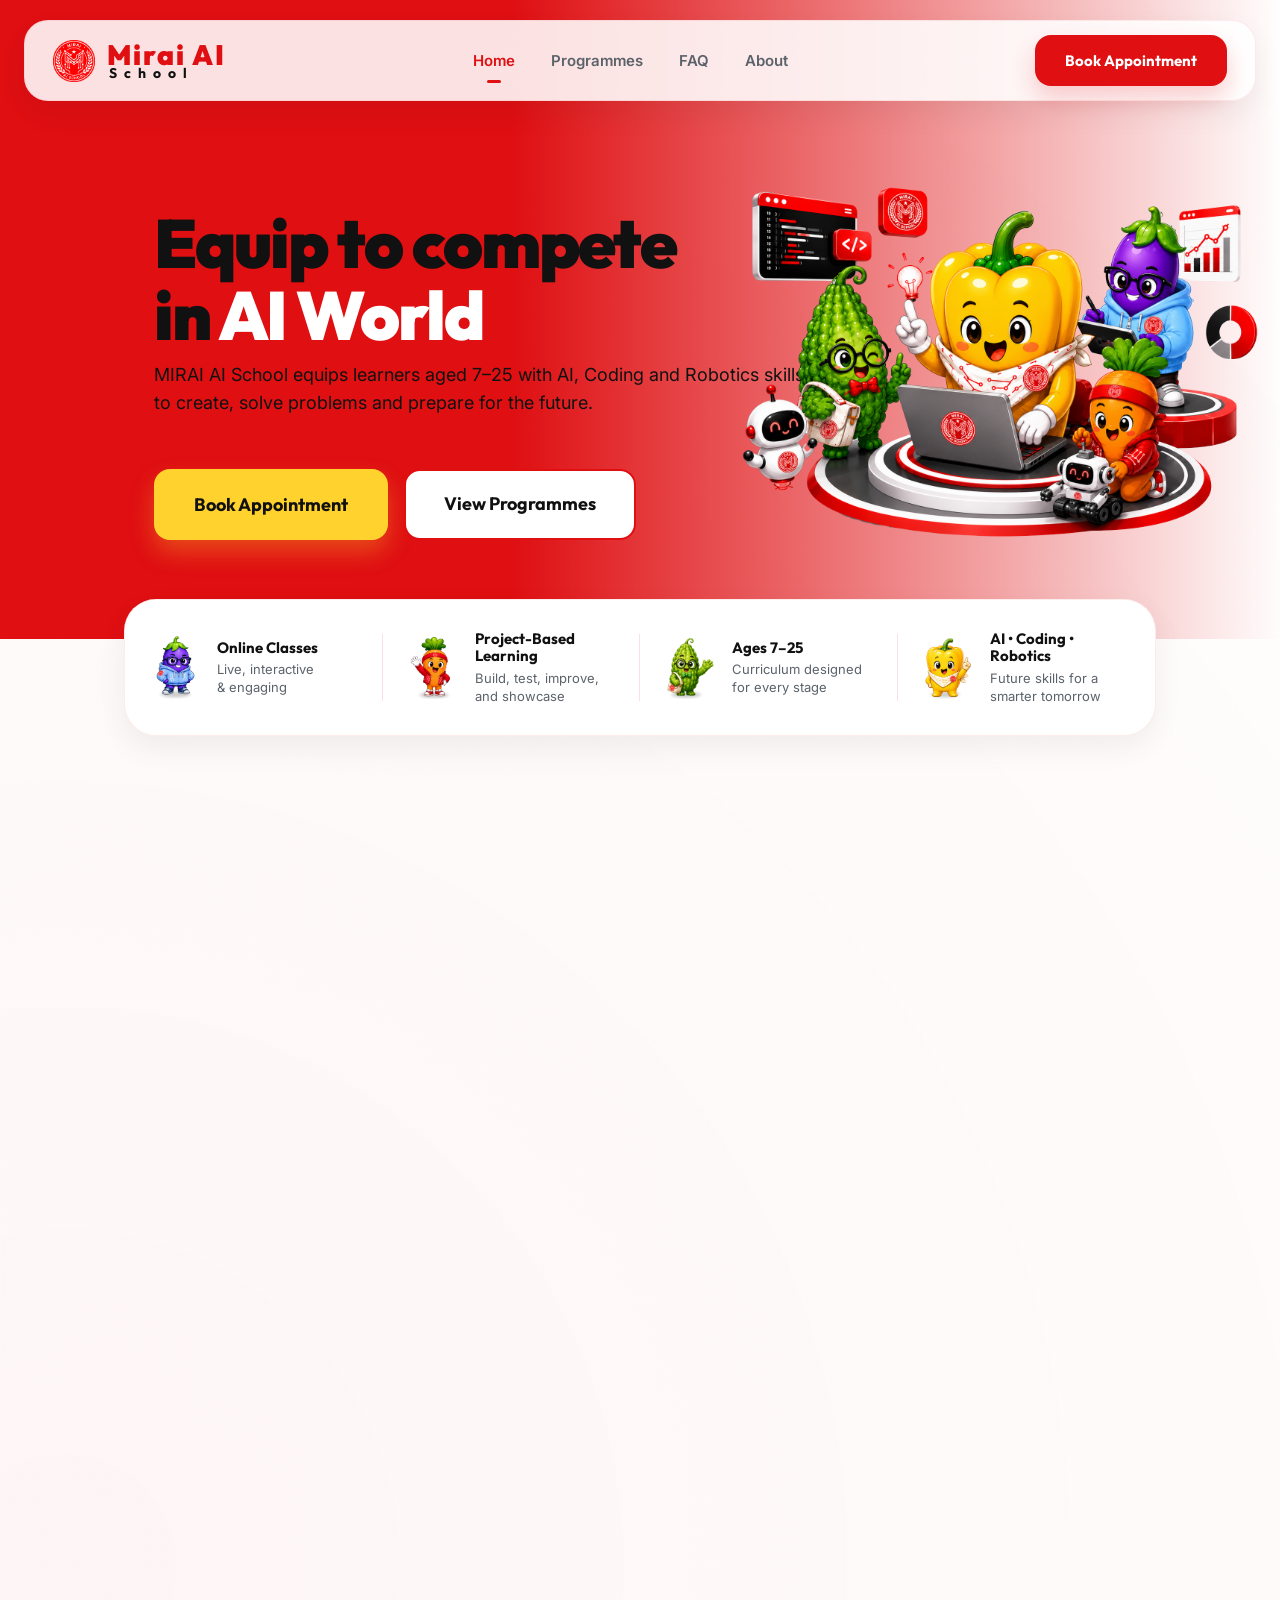
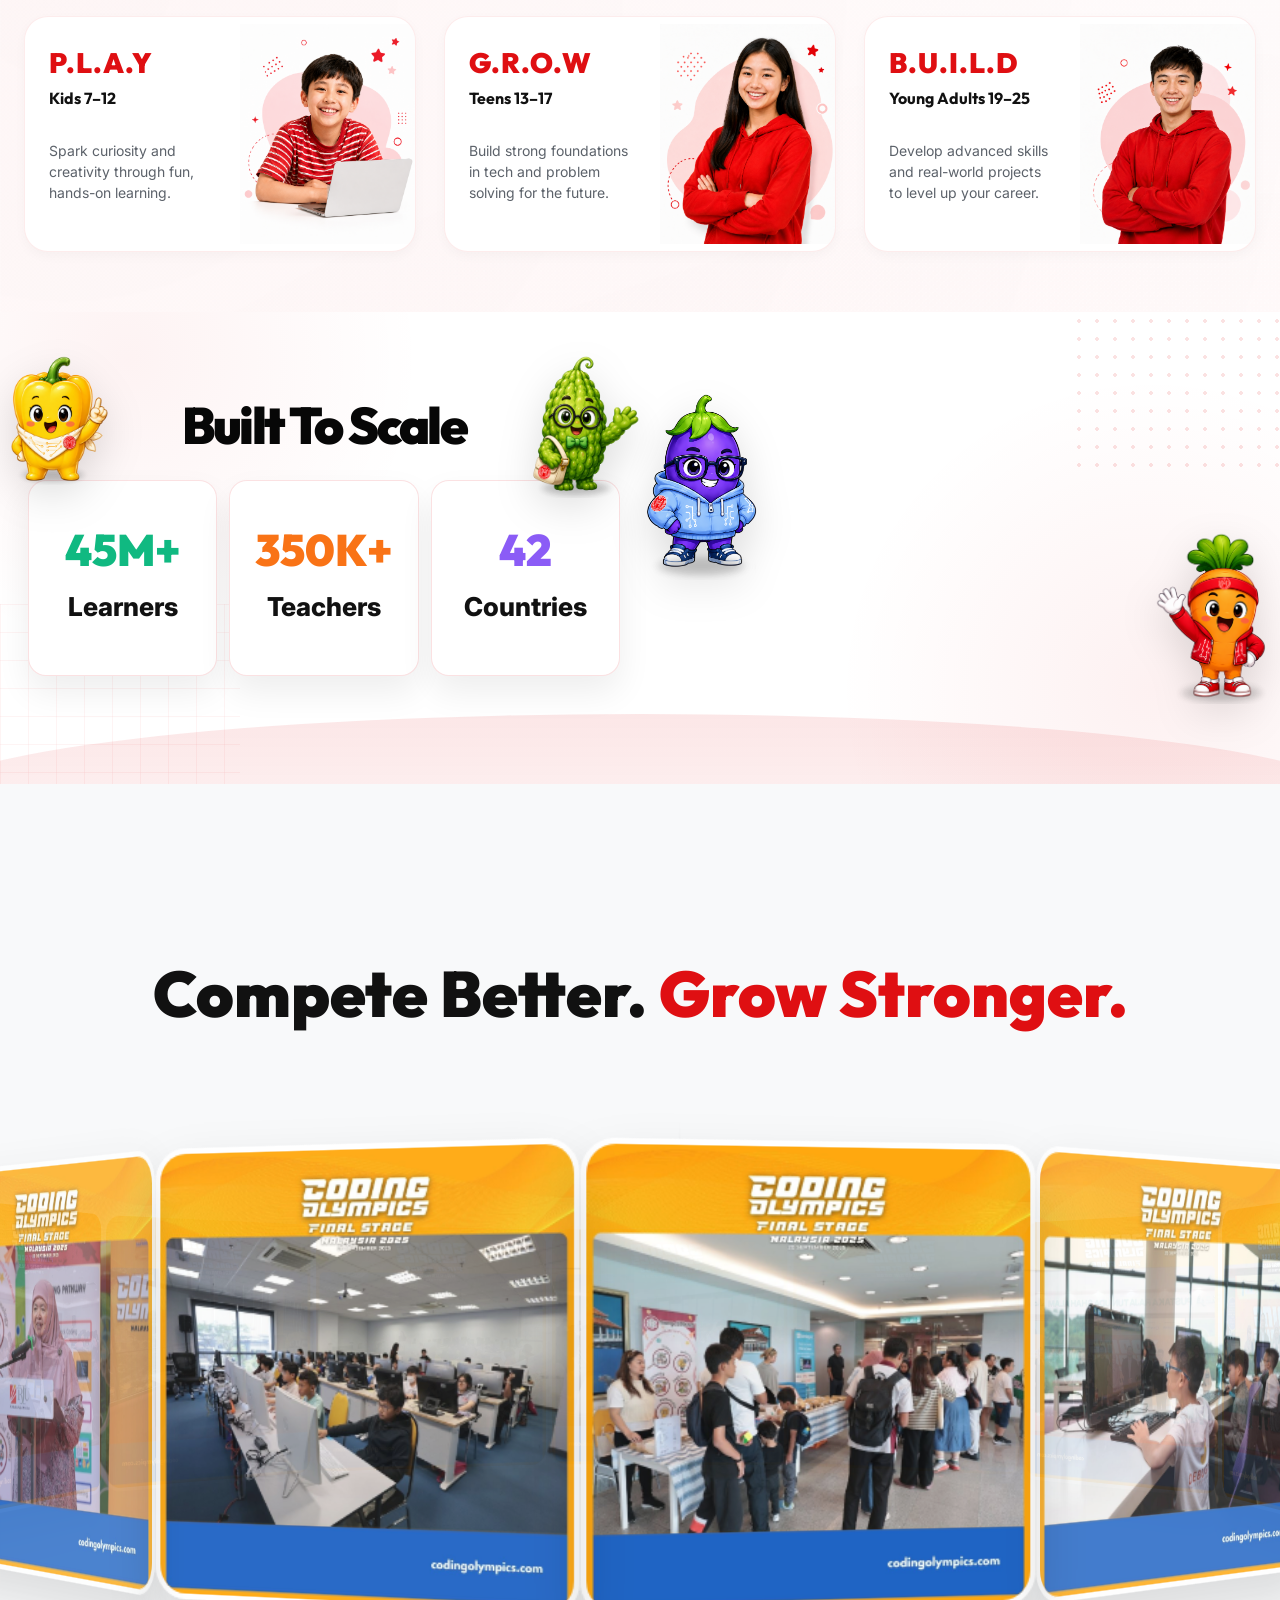
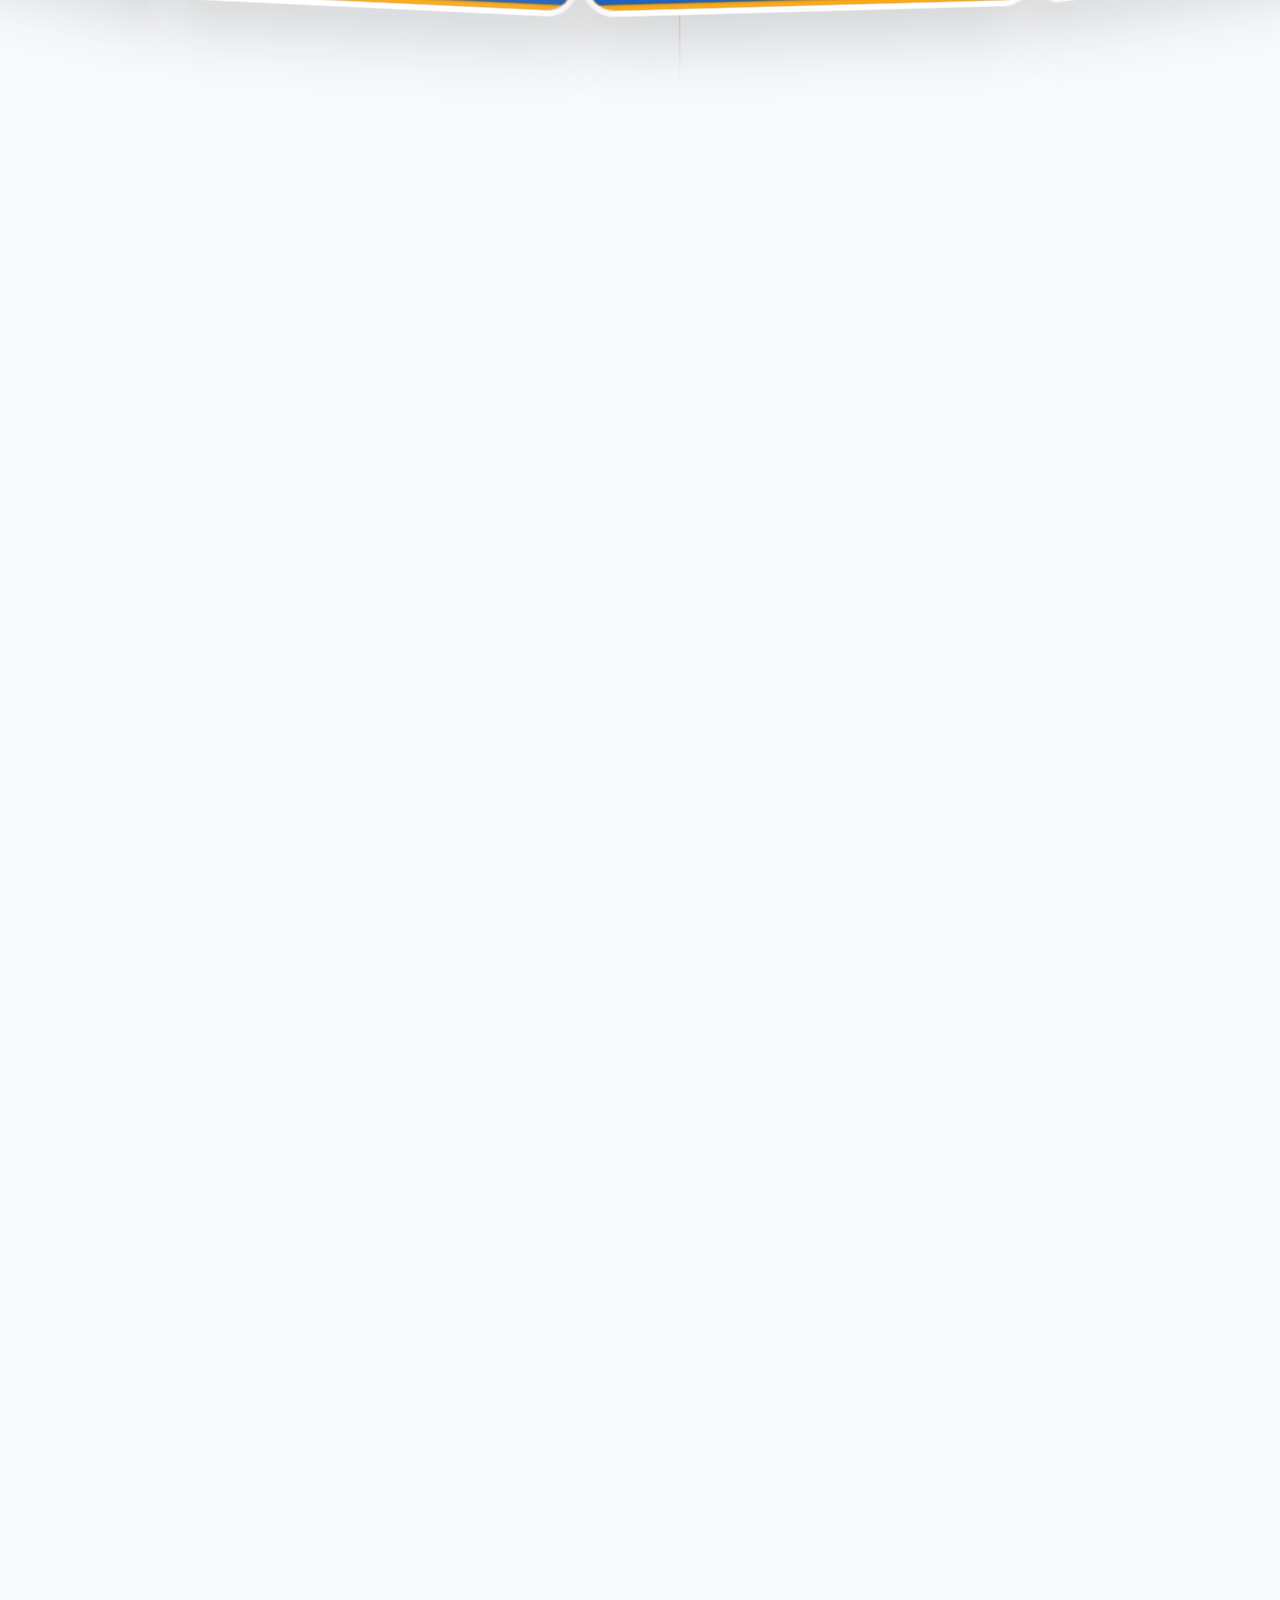
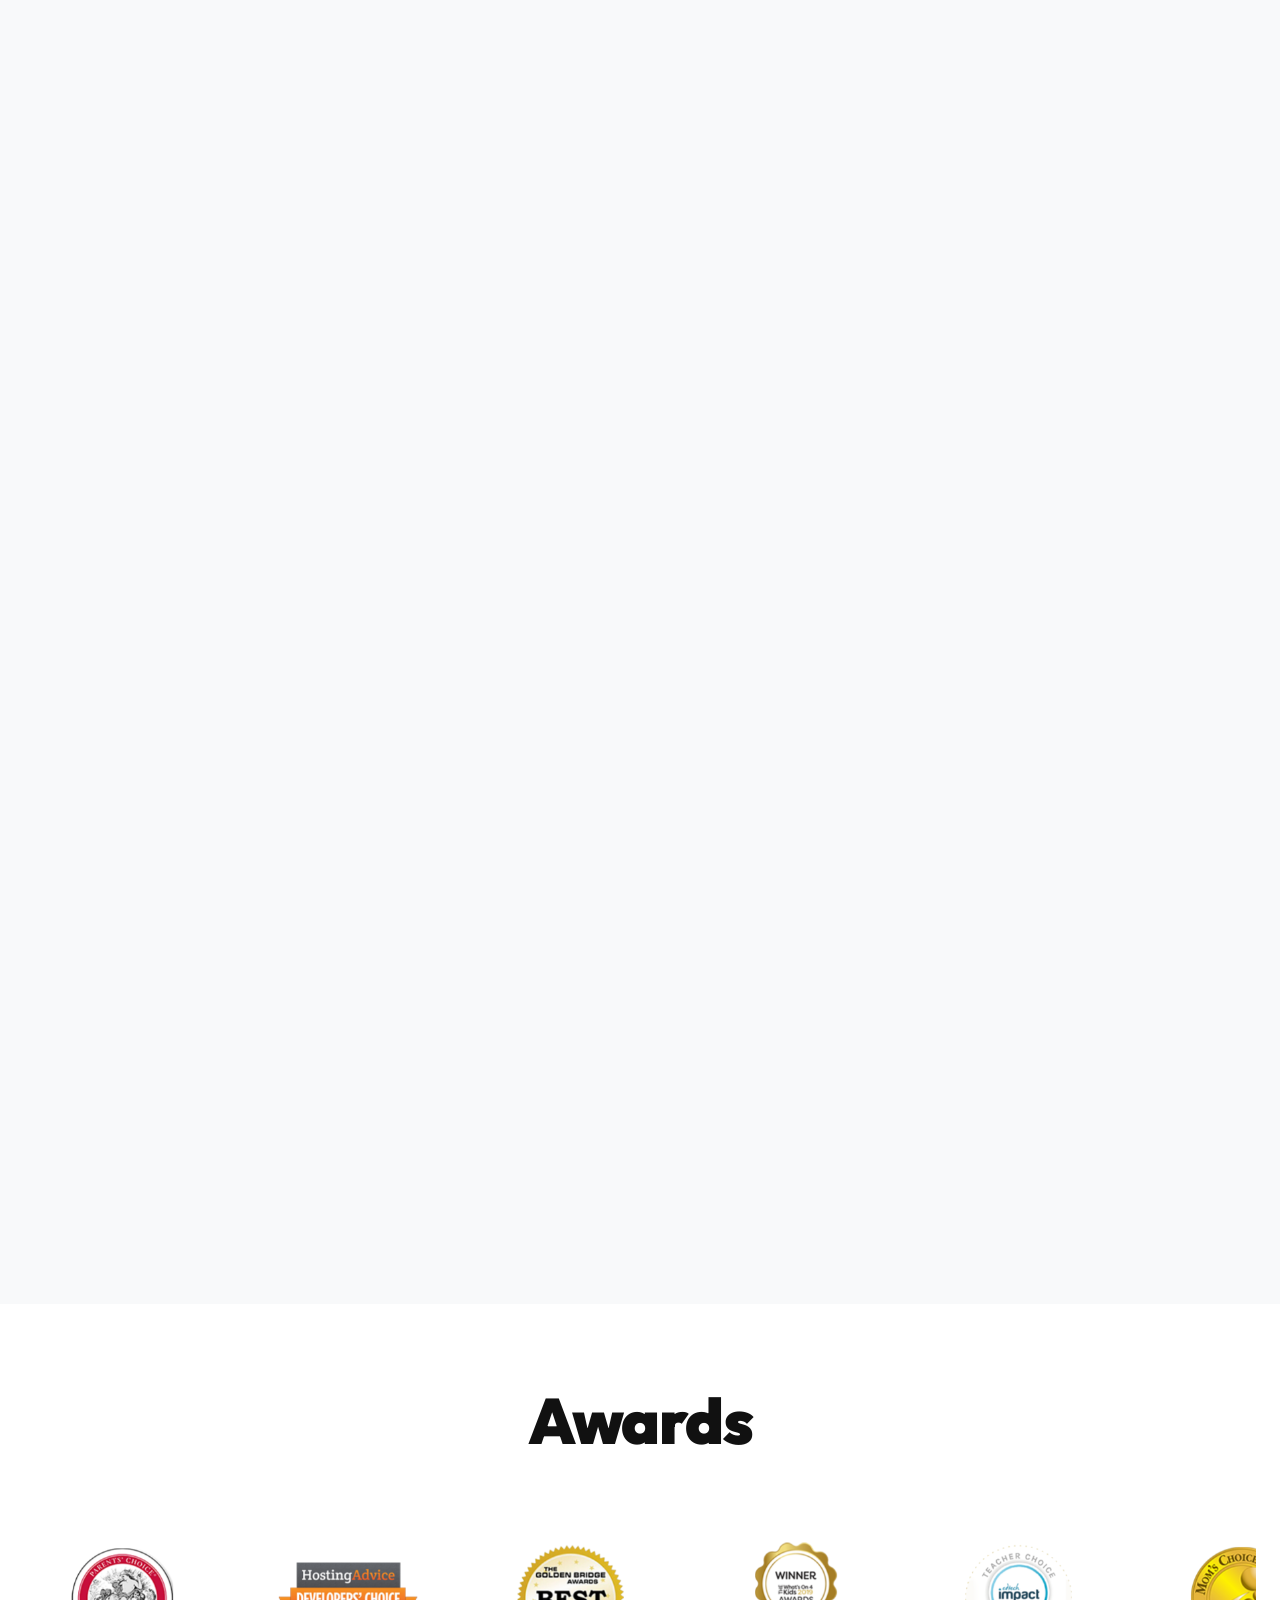
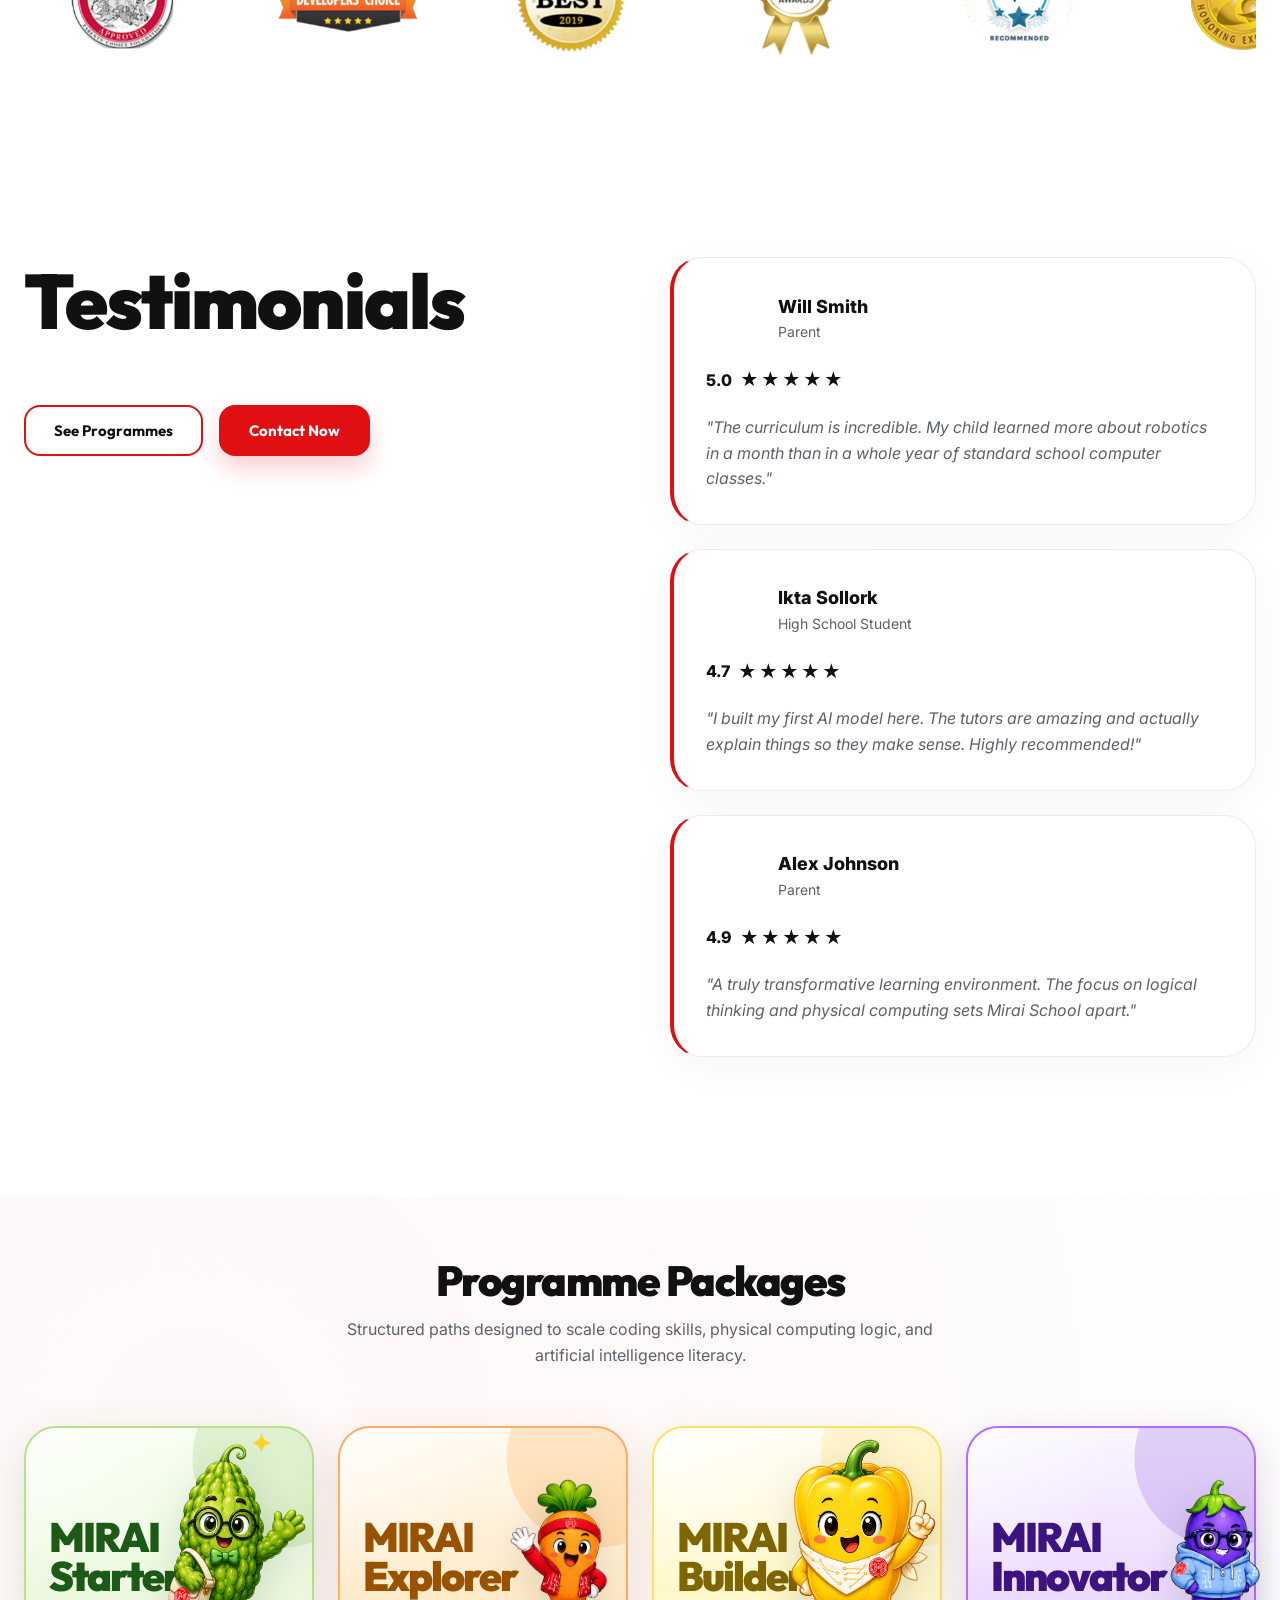
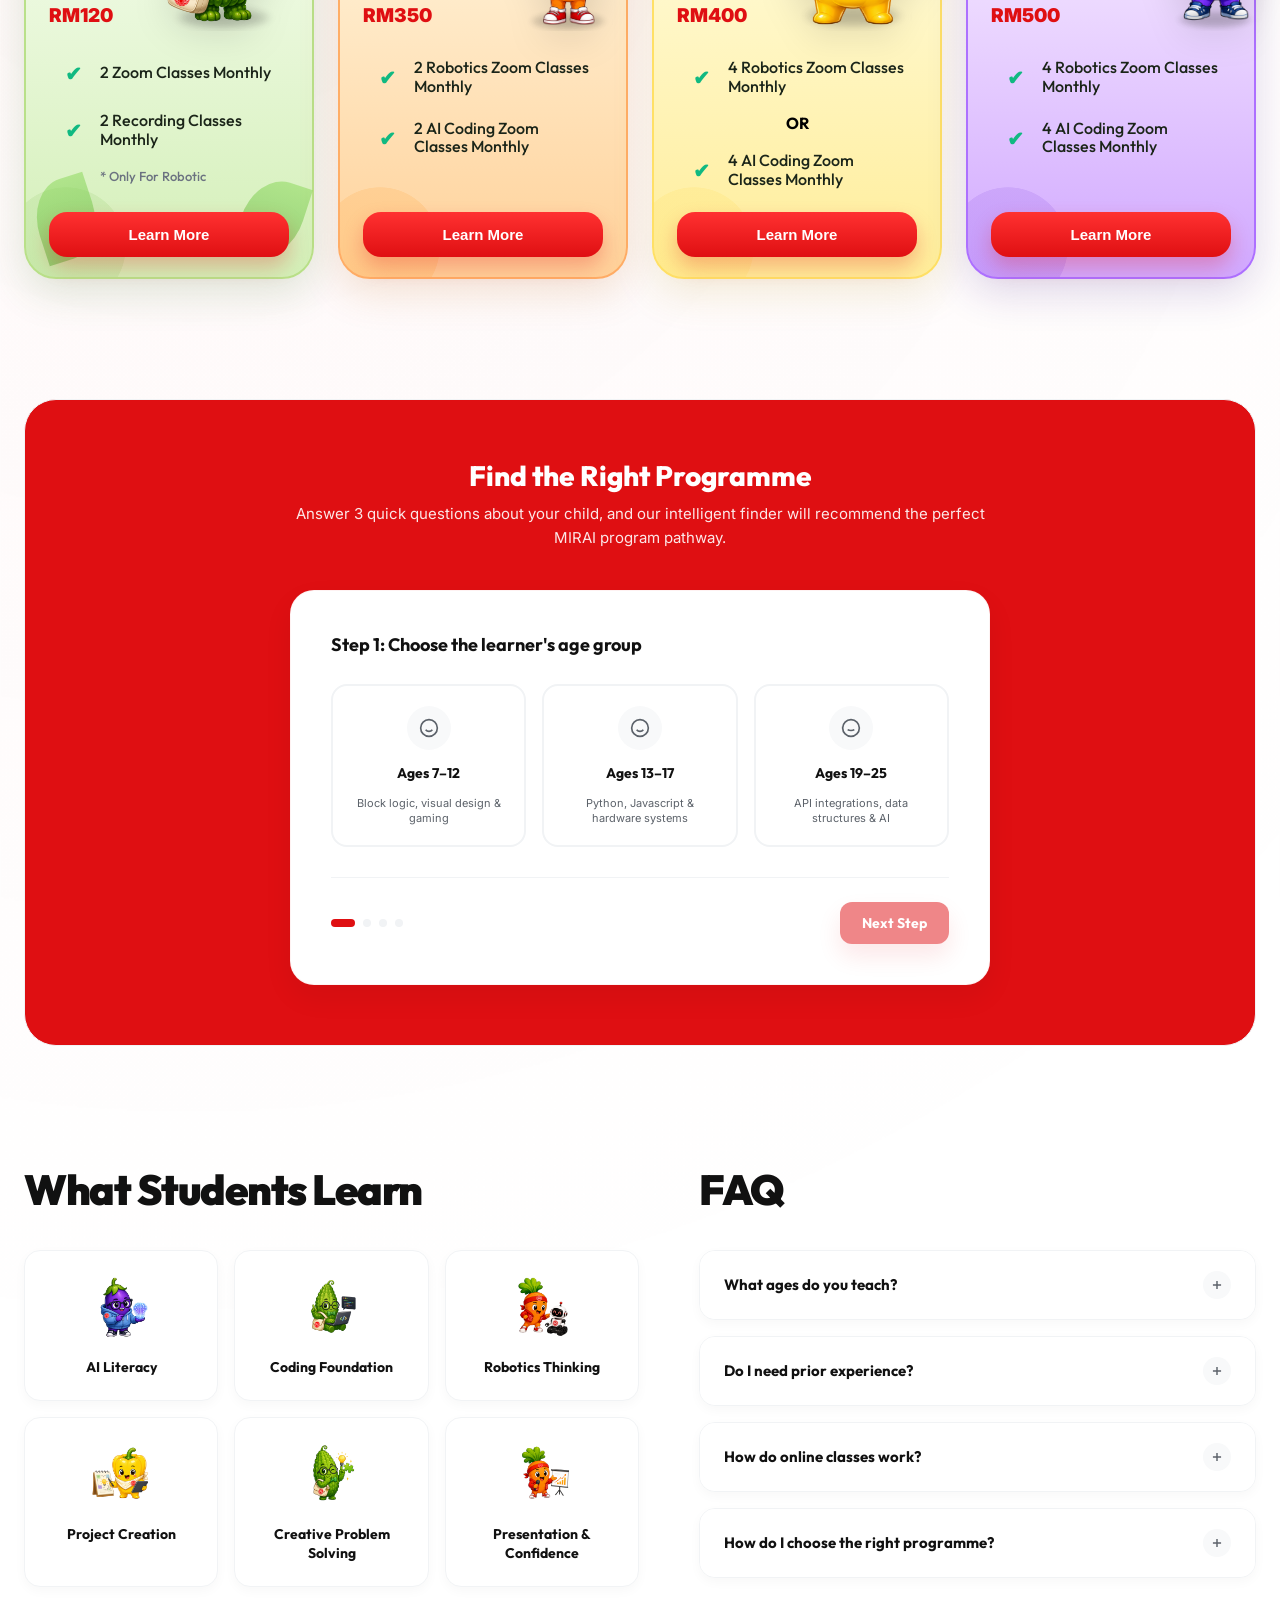
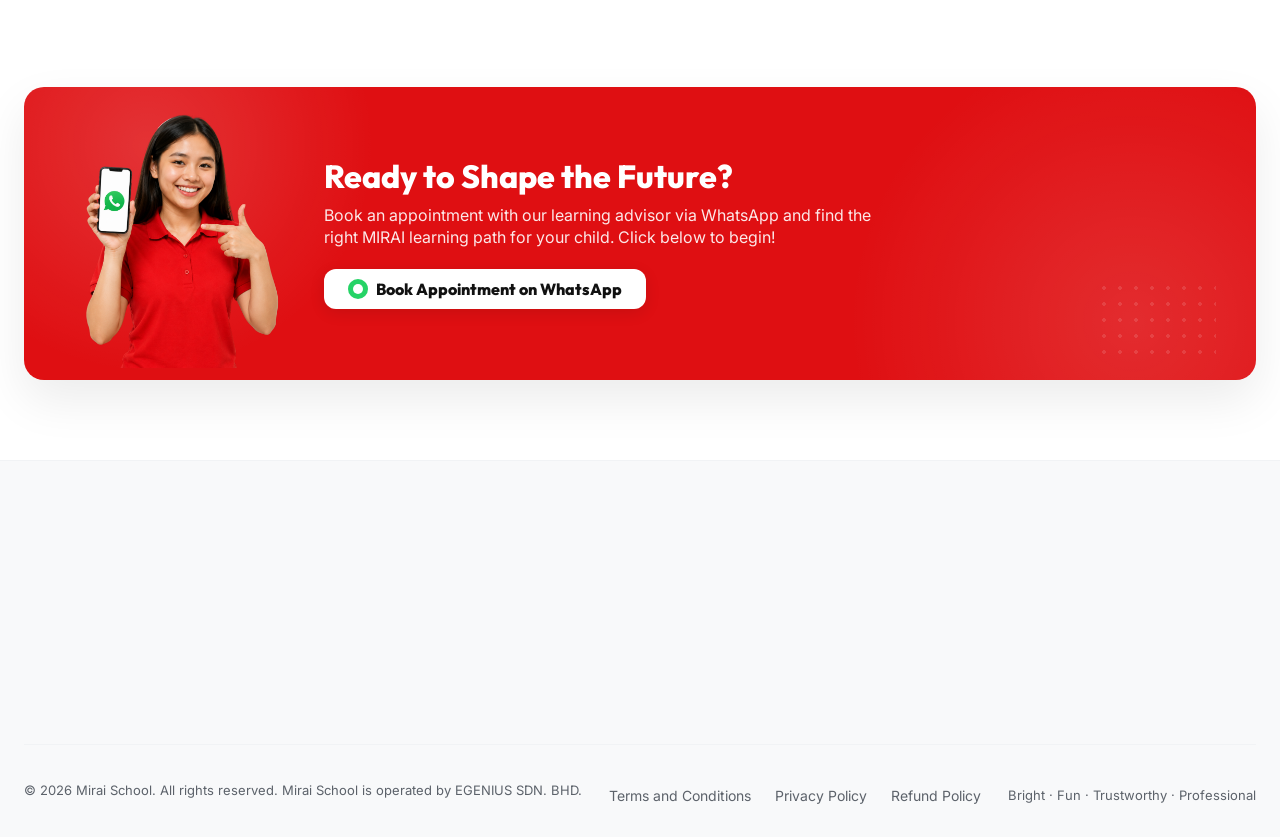
==== index.html @ 4060aaef "Remove white boxes from feature items and center black OR text" ====
<!DOCTYPE html>
<html lang="en">
<head>
  <meta charset="UTF-8" />
  <meta name="viewport" content="width=device-width, initial-scale=1.0" />
  <meta name="description" content="MIRAI School is Malaysia's premier online AI, Coding & Robotics platform for learners aged 7-25. Book a high-converting personalized WhatsApp learning consultation today." />
  <title>MIRAI School | Future-Ready AI, Coding & Robotics for Ages 7-25</title>
  <link rel="stylesheet" href="style.css" />
</head>
<body>
  <div class="page">
    
    <!-- Header / Sticky Navigation -->
    <header class="navbar-wrapper">
      <div class="container">
        <nav class="navbar" id="mainNavbar">
          <a href="#" class="logo">
            <img src="assets/mirai%20logo.png" alt="MIRAI School Logo" class="logo-img" />
            <div class="logo-text">
              <span class="logo-main">Mirai AI</span>
              <span class="logo-sub">School</span>
            </div>
          </a>

          <div class="nav-links" id="navLinks">
            <a class="active" href="#">Home</a>
            <a href="#programmes">Programmes</a>
            <a href="#faq">FAQ</a>
            <a href="#about">About</a>
          </div>

          <div class="nav-actions">
            <button class="btn btn-red btn-open-booking" id="navCTA">
              Book Appointment
            </button>
            <button class="burger-menu" id="burgerMenu" aria-label="Toggle Navigation Menu">
              <span class="burger-bar"></span>
              <span class="burger-bar"></span>
              <span class="burger-bar"></span>
            </button>
          </div>
        </nav>
      </div>
    </header>

    <main>
      
      <!-- Hero Section -->
      <section class="hero" id="home">
        <div class="container hero-grid-wrapper">
          <h1 class="animate-on-scroll anim-fade-up" style="color: var(--black);">
            Equip to <br class="mobile-br" />compete <br class="desktop-br" />in <br class="mobile-br" /><span style="color: var(--white);">AI World</span>
          </h1>
          <p class="animate-on-scroll anim-fade-up delay-100">
            MIRAI AI School equips learners aged 7–25 with <br class="mobile-br" />AI, Coding and Robotics skills<br />to create, solve problems and prepare for the future.
          </p>
          <div class="hero-actions animate-on-scroll anim-fade-up delay-200">
            <button class="btn btn-yellow btn-open-booking glow-on-hover" data-package="General Consultation">
              Book Appointment
            </button>
            <a href="#programmes" class="btn btn-outline glow-on-hover">
              View Programmes
            </a>
          </div>
          <div class="student-card animate-on-scroll anim-scale-in delay-300">
            <div class="student-img-container">
              <img src="assets/Hero_Section.png" alt="Happy student learning online with floating AI, coding, and robotics icons" class="float-anim" />
            </div>
          </div>
        </div>
      </section>

      <!-- Value Strip -->
      <section class="value-strip-section">
        <div class="container">
          <div class="value-strip" id="valueStrip">
            <div class="value-item animate-on-scroll anim-scale-in">
              <div class="value-icon" style="background: transparent;">
                <img src="assets/Eggy.png" alt="Eggy" class="float-anim" style="width: 64px; height: 64px; object-fit: contain;" />
              </div>
              <div class="value-text">
                <h4>Online Classes</h4>
                <p>Live, interactive<br />& engaging</p>
              </div>
            </div>

            <div class="value-item animate-on-scroll anim-scale-in delay-100">
              <div class="value-icon" style="background: transparent;">
                <img src="assets/Carrie.png" alt="Carrie" class="float-anim" style="width: 64px; height: 64px; object-fit: contain;" />
              </div>
              <div class="value-text">
                <h4>Project-Based Learning</h4>
                <p>Build, test, improve,<br />and showcase</p>
              </div>
            </div>

            <div class="value-item animate-on-scroll anim-scale-in delay-200">
              <div class="value-icon" style="background: transparent;">
                <img src="assets/Gordo.png" alt="Gordo" class="float-anim" style="width: 64px; height: 64px; object-fit: contain;" />
              </div>
              <div class="value-text">
                <h4>Ages 7–25</h4>
                <p>Curriculum designed<br />for every stage</p>
              </div>
            </div>

            <div class="value-item animate-on-scroll anim-scale-in delay-300">
              <div class="value-icon" style="background: transparent;">
                <img src="assets/Peppa.png" alt="Peppa" class="float-anim delay-300" style="width: 64px; height: 64px; object-fit: contain;" />
              </div>
              <div class="value-text">
                <h4>AI • Coding • Robotics</h4>
                <p>Future skills for a<br />smarter tomorrow</p>
              </div>
            </div>
          </div>
        </div>
      </section>

      <!-- Intro Video Section -->
      <section id="intro-video" class="video-section">
        <div class="container">
          <div class="video-wrapper animate-on-scroll anim-scale-in">
            <video 
              id="miraiVideo"
              src="assets/Mirai%20AI%20School%20Website%20Video.mp4" 
              autoplay 
              muted 
              loop
              playsinline
              class="mirai-video"
            ></video>
            <button id="muteBtn" class="mute-btn" aria-label="Toggle Mute">
              <svg id="muteIcon" viewBox="0 0 24 24"><path d="M11 5L6 9H2v6h4l5 4V5z"/><line x1="23" y1="9" x2="17" y2="15"/><line x1="17" y1="9" x2="23" y2="15"/></svg>
              <svg id="unmuteIcon" viewBox="0 0 24 24" style="display:none;"><path d="M11 5L6 9H2v6h4l5 4V5z"/><path d="M19.07 4.93a10 10 0 0 1 0 14.14M15.54 8.46a5 5 0 0 1 0 7.07"/></svg>
            </button>
          </div>
        </div>
      </section>

      <!-- Who We Teach -->
      <section id="about">
        <div class="container">
          <div class="section-header animate-on-scroll anim-fade-up">
            <h2 class="section-title">Who We Teach</h2>
            <p class="section-subtitle">Structured syllabus tailored to the physiological and logical development stages of learners.</p>
          </div>

          <div class="teach-grid" id="teachGrid">
            
            <!-- P.L.A.Y Card -->
            <div class="teach-card animate-on-scroll anim-scale-in">
              <div class="teach-content">
                <div class="teach-header">
                  <span class="teach-badge">P.L.A.Y</span>
                  <div class="teach-age">Kids 7–12</div>
                </div>
                <p>Spark curiosity and creativity through fun, hands-on learning.</p>
              </div>
              <div class="teach-img">
                <img src="assets/Play.png" alt="Young child aged 8 learning block programming coding and robot creation" />
              </div>
            </div>

            <!-- G.R.O.W Card -->
            <div class="teach-card animate-on-scroll anim-scale-in delay-100">
              <div class="teach-content">
                <div class="teach-header">
                  <span class="teach-badge">G.R.O.W</span>
                  <div class="teach-age">Teens 13–17</div>
                </div>
                <p>Build strong foundations in tech and problem solving for the future.</p>
              </div>
              <div class="teach-img">
                <img src="assets/Grow.png" alt="Teenager aged 15 engaged in coding text-based Python projects on laptop" />
              </div>
            </div>

            <!-- B.U.I.L.D Card -->
            <div class="teach-card animate-on-scroll anim-scale-in delay-200">
              <div class="teach-content">
                <div class="teach-header">
                  <span class="teach-badge">B.U.I.L.D</span>
                  <div class="teach-age">Young Adults 19–25</div>
                </div>
                <p>Develop advanced skills and real-world projects to level up your career.</p>
              </div>
              <div class="teach-img">
                <img src="assets/Build.png" alt="Young adult aged 21 building machine learning model and programming artificial intelligence in tech lab" />
              </div>
            </div>

          </div>
        </div>
      </section>

      <!-- Global Impact -->
      <section class="mirai-global-impact">
        <div class="impact-container">

          <div class="impact-copy" style="position: relative;">
            <img src="assets/Peppa.png" alt="Peppa Mascot" class="mascot peppa-copy">
            <img src="assets/Gordo.png" alt="Gordo Mascot" class="mascot gordo-copy">

            <h2 style="text-align: center; position: relative; z-index: 10;">Built To Scale</h2>

            <div class="impact-stats">
              <div class="impact-stat-card" style="padding-top: 47px; padding-bottom: 47px;">
                <h3 class="stat-count" style="color: #10b981;" data-target="45" data-suffix="M+">0M+</h3>
                <p>Learners</p>
              </div>

              <div class="impact-stat-card" style="padding-top: 47px; padding-bottom: 47px;">
                <h3 class="stat-count" style="color: #f97316;" data-target="350" data-suffix="K+">0K+</h3>
                <p>Teachers</p>
              </div>

              <div class="impact-stat-card" style="padding-top: 47px; padding-bottom: 47px;">
                <h3 class="stat-count" style="color: #8b5cf6;" data-target="42" data-suffix="">0</h3>
                <p>Countries</p>
              </div>
            </div>
          </div>

          <!-- RIGHT GLOBE -->
          <div class="impact-globe-wrap" style="position: relative;">
            <div class="globe-card relative select-none">
              <img src="assets/Eggy.png" alt="Eggy" class="mascot eggy-globe">
              <img src="assets/Carrie.png" alt="Carrie" class="mascot carrie-globe">
              <svg width="0" height="0" style="position: absolute;">
                <defs>
                  <filter id="sticker-outline">
                    <feMorphology in="SourceAlpha" result="Dilated" operator="dilate" radius="2" />
                    <feFlood floodColor="#ffffff" result="OutlineColor" />
                    <feComposite in="OutlineColor" in2="Dilated" operator="in" result="Outline" />
                    <feMerge>
                      <feMergeNode in="Outline" />
                      <feMergeNode in="SourceGraphic" />
                    </feMerge>
                  </filter>
                </defs>
              </svg>
              <canvas id="cobe-canvas" style="width: 100%; height: 100%; cursor: grab; opacity: 0; transition: opacity 1.2s ease; border-radius: 50%; touch-action: none;"></canvas>
              <!-- JS will inject stickers here -->
            </div>
          </div>

        </div>

        <div class="red-wave"></div>
      </section>

      <!-- Coding Olympics Circular Gallery -->
      <section class="olympics-section">
        <div class="olympics-scroll-container">
          <div class="olympics-sticky-content">
            <div class="olympics-header">
              <h2>Compete Better. <br class="mobile-br"><span style="color: var(--red);">Grow Stronger.</span></h2>
            </div>
            <div class="circular-gallery-wrapper">
              <div class="circular-gallery" id="circularGallery">
                <!-- JS will inject gallery items here -->
              </div>
            </div>
          </div>
        </div>
      </section>

      <!-- Awards Section -->
      <section id="awards" class="awards-section">
        <div class="container">
          <div class="awards-header">
            <h2 class="section-title" style="text-align: center;">Awards</h2>
          </div>
          <div class="awards-marquee-wrapper">
            <div class="awards-marquee">
              <div class="award-box"><img src="assets/Award/2017-parents-choice-award.png" alt="2017 Parents Choice Award"></div>
              <div class="award-box"><img src="assets/Award/2018-developers-choice-award.png" alt="2018 Developers Choice Award"></div>
              <div class="award-box"><img src="assets/Award/2019-golden-bridge-award.png" alt="2019 Golden Bridge Award"></div>
              <div class="award-box"><img src="assets/Award/2019-whats-on-4-kids-awards.png" alt="2019 Whats on 4 Kids Awards"></div>
              <div class="award-box"><img src="assets/Award/2021-teacher-choice-award.png" alt="2021 Teacher Choice Award"></div>
              <div class="award-box"><img src="assets/Award/2022-moms-choice-award.png" alt="2022 Moms Choice Award"></div>
              <div class="award-box"><img src="assets/Award/2022-tech-learning-award.png" alt="2022 Tech Learning Award"></div>
              <div class="award-box"><img src="assets/Award/2023-best-of-stem-award.png" alt="2023 Best of STEM Award"></div>
              <div class="award-box"><img src="assets/Award/2023-i-learn-awards.png" alt="2023 I Learn Awards"></div>
              <div class="award-box"><img src="assets/Award/2024-i-learning-award.png" alt="2024 I Learning Award"></div>
              <div class="award-box"><img src="assets/Award/2024-parents-pick-awards.png" alt="2024 Parents Pick Awards"></div>
              <div class="award-box"><img src="assets/Award/BOS-Winner-Logo-2024_v5small-768x768.png" alt="BOS Winner Logo 2024"></div>
              <div class="award-box"><img src="assets/Award/Copy-of-Top-teacher-workload-reducing-Tool-2025-1-768x891.png" alt="Top teacher workload reducing Tool 2025"></div>
              <div class="award-box"><img src="assets/Award/Screenshot_2025-02-20_141043-removebg-preview.png" alt="Award 2025"></div>
              <div class="award-box"><img src="assets/Award/edtech-awards-2024-768x768.png" alt="EdTech Awards 2024"></div>
            </div>
            <!-- Duplicate for infinite scroll loop -->
            <div class="awards-marquee" aria-hidden="true">
              <div class="award-box"><img src="assets/Award/2017-parents-choice-award.png" alt="2017 Parents Choice Award"></div>
              <div class="award-box"><img src="assets/Award/2018-developers-choice-award.png" alt="2018 Developers Choice Award"></div>
              <div class="award-box"><img src="assets/Award/2019-golden-bridge-award.png" alt="2019 Golden Bridge Award"></div>
              <div class="award-box"><img src="assets/Award/2019-whats-on-4-kids-awards.png" alt="2019 Whats on 4 Kids Awards"></div>
              <div class="award-box"><img src="assets/Award/2021-teacher-choice-award.png" alt="2021 Teacher Choice Award"></div>
              <div class="award-box"><img src="assets/Award/2022-moms-choice-award.png" alt="2022 Moms Choice Award"></div>
              <div class="award-box"><img src="assets/Award/2022-tech-learning-award.png" alt="2022 Tech Learning Award"></div>
              <div class="award-box"><img src="assets/Award/2023-best-of-stem-award.png" alt="2023 Best of STEM Award"></div>
              <div class="award-box"><img src="assets/Award/2023-i-learn-awards.png" alt="2023 I Learn Awards"></div>
              <div class="award-box"><img src="assets/Award/2024-i-learning-award.png" alt="2024 I Learning Award"></div>
              <div class="award-box"><img src="assets/Award/2024-parents-pick-awards.png" alt="2024 Parents Pick Awards"></div>
              <div class="award-box"><img src="assets/Award/BOS-Winner-Logo-2024_v5small-768x768.png" alt="BOS Winner Logo 2024"></div>
              <div class="award-box"><img src="assets/Award/Copy-of-Top-teacher-workload-reducing-Tool-2025-1-768x891.png" alt="Top teacher workload reducing Tool 2025"></div>
              <div class="award-box"><img src="assets/Award/Screenshot_2025-02-20_141043-removebg-preview.png" alt="Award 2025"></div>
              <div class="award-box"><img src="assets/Award/edtech-awards-2024-768x768.png" alt="EdTech Awards 2024"></div>
            </div>
          </div>
        </div>
      </section>

      <!-- Clients Love Me (Testimonials) -->
      <section id="testimonials" class="testimonials-section">
        <div class="container testimonials-grid">
          
          <!-- Left Column: Sticky Content -->
          <div class="testi-left animate-on-scroll anim-fade-up">
            <h2 class="section-title testi-title-override">Testimonials</h2>

            <div class="testi-actions">
              <button class="btn btn-outline" onclick="window.location.href='#programmes'">See Programmes</button>
              <button class="btn btn-red btn-open-booking" data-package="General Consultation">Contact Now</button>
            </div>
          </div>

          <!-- Right Column: Container for the sticky card stack -->
          <div class="testi-right">
            
            <!-- Card 1 -->
            <div class="testi-card sticky-card" style="top: 100px; --card-color: var(--green);">
              <div class="testi-author">
                <div class="author-img" style="background-image: url('https://images.unsplash.com/photo-1752496906365-d5c662900cc1?w=1800&auto=format&fit=crop&q=100');"></div>
                <div class="author-info">
                  <p class="author-name">Will Smith</p>
                  <p class="author-title">Parent</p>
                </div>
              </div>
              <div class="testi-rating">
                <span class="rating-num">5.0</span>
                <div class="stars" style="color: var(--yellow);">★★★★★</div>
              </div>
              <p class="testi-quote">"The curriculum is incredible. My child learned more about robotics in a month than in a whole year of standard school computer classes."</p>
            </div>

            <!-- Card 2 -->
            <div class="testi-card sticky-card" style="top: 124px; --card-color: var(--orange);">
              <div class="testi-author">
                <div class="author-img" style="background-image: url('https://images.unsplash.com/photo-1522075469751-3a6694fb2f61?w=900&auto=format&fit=crop&q=60');"></div>
                <div class="author-info">
                  <p class="author-name">Ikta Sollork</p>
                  <p class="author-title">High School Student</p>
                </div>
              </div>
              <div class="testi-rating">
                <span class="rating-num">4.7</span>
                <div class="stars" style="color: var(--yellow);">★★★★★</div>
              </div>
              <p class="testi-quote">"I built my first AI model here. The tutors are amazing and actually explain things so they make sense. Highly recommended!"</p>
            </div>

            <!-- Card 3 -->
            <div class="testi-card sticky-card" style="top: 148px; --card-color: var(--purple);">
              <div class="testi-author">
                <div class="author-img" style="background-image: url('https://images.unsplash.com/photo-1584308972272-9e4e7685e80f?w=900&auto=format&fit=crop&q=60');"></div>
                <div class="author-info">
                  <p class="author-name">Alex Johnson</p>
                  <p class="author-title">Parent</p>
                </div>
              </div>
              <div class="testi-rating">
                <span class="rating-num">4.9</span>
                <div class="stars" style="color: var(--yellow);">★★★★★</div>
              </div>
              <p class="testi-quote">"A truly transformative learning environment. The focus on logical thinking and physical computing sets Mirai School apart."</p>
            </div>

          </div>
        </div>
      </section>

      <!-- Programme Packages -->
      <section id="programmes">
        <div class="container">
          <div class="section-header animate-on-scroll anim-fade-up">
            <h2 class="section-title">Programme Packages</h2>
            <p class="section-subtitle" style="padding-bottom: 10px;">Structured paths designed to scale coding skills, physical computing logic, and artificial intelligence literacy.</p>
          </div>

          <div class="programme-grid" id="programmeGrid">
            
            <!-- Starter Card -->
            <div class="course-card animate-on-scroll anim-fade-up">
              <div class="card-hero">
                <div class="title-area">
                  <h3 class="card-title">MIRAI<br>Starter</h3>
                  <div class="price">RM120</div>
                </div>

                <div class="mascot-area">
                  <span class="sparkle s1 float-anim">✦</span>
                  <span class="sparkle s2 float-anim delay-100">✦</span>
                  <img src="assets/Gordo.png" alt="Gordo Mascot" class="float-anim">
                </div>
              </div>


              <div class="feature-list">
                <div class="feature-item">
                  <div class="feature-icon">✔</div>
                  <div class="feature-text">
                    <h3>2 Zoom Classes Monthly</h3>
                  </div>
                </div>

                <div class="feature-item">
                  <div class="feature-icon">✔</div>
                  <div class="feature-text">
                    <h3>2 Recording Classes Monthly</h3>
                  </div>
                </div>

                <div class="feature-item" style="margin-top: -10px;">
                  <div class="feature-icon" style="opacity: 0;"></div>
                  <div class="feature-text">
                    <h3 style="font-size: 13px; color: #6b7280;">* Only For Robotic</h3>
                  </div>
                </div>
              </div>

              <div class="card-cta">
                <button class="btn-learn-more" data-package-id="starter">Learn More</button>
              </div>

              <div class="leaf-deco leaf-left"></div>
              <div class="leaf-deco leaf-right"></div>
            </div>

            <!-- Explorer Card -->
            <div class="course-card theme-explorer animate-on-scroll anim-fade-up delay-100">
              <div class="card-hero">
                <div class="title-area">
                  <h3 class="card-title">MIRAI<br>Explorer</h3>
                  <div class="price">RM350</div>
                </div>

                <div class="mascot-area">
                  <img src="assets/Carrie.png" alt="Carrie Mascot" class="float-anim delay-100">
                </div>
              </div>


              <div class="feature-list">
                <div class="feature-item">
                  <div class="feature-icon">✔</div>
                  <div class="feature-text">
                    <h3>2 Robotics Zoom Classes Monthly</h3>
                  </div>
                </div>

                <div class="feature-item">
                  <div class="feature-icon">✔</div>
                  <div class="feature-text">
                    <h3>2 AI Coding Zoom Classes Monthly</h3>
                  </div>
                </div>
              </div>

              <div class="card-cta">
                <button class="btn-learn-more" data-package-id="explorer">Learn More</button>
              </div>
            </div>

            <!-- Builder Card -->
            <div class="course-card theme-builder animate-on-scroll anim-fade-up delay-200">
              <div class="card-hero">
                <div class="title-area">
                  <h3 class="card-title">MIRAI<br>Builder</h3>
                  <div class="price">RM400</div>
                </div>

                <div class="mascot-area">
                  <img src="assets/Peppa.png" alt="Peppa Mascot" class="float-anim delay-200">
                </div>
              </div>


              <div class="feature-list">
                <div class="feature-item">
                  <div class="feature-icon">✔</div>
                  <div class="feature-text">
                    <h3>4 Robotics Zoom Classes Monthly</h3>
                  </div>
                </div>

                <div class="feature-item" style="margin-top: -5px; margin-bottom: -5px; justify-content: center;">
                  <div class="feature-text" style="text-align: center;">
                    <h3 style="font-weight: bold; color: #000000; text-align: center;">OR</h3>
                  </div>
                </div>

                <div class="feature-item">
                  <div class="feature-icon">✔</div>
                  <div class="feature-text">
                    <h3>4 AI Coding Zoom Classes Monthly</h3>
                  </div>
                </div>
              </div>

              <div class="card-cta">
                <button class="btn-learn-more" data-package-id="builder">Learn More</button>
              </div>
            </div>

            <!-- Innovator Card -->
            <div class="course-card theme-innovator animate-on-scroll anim-fade-up delay-300">
              <div class="card-hero">
                <div class="title-area">
                  <h3 class="card-title">MIRAI<br>Innovator</h3>
                  <div class="price">RM500</div>
                </div>

                <div class="mascot-area">
                  <img src="assets/Eggy.png" alt="Eggy Mascot" class="float-anim delay-300">
                </div>
              </div>


              <div class="feature-list">
                <div class="feature-item">
                  <div class="feature-icon">✔</div>
                  <div class="feature-text">
                    <h3>4 Robotics Zoom Classes Monthly</h3>
                  </div>
                </div>

                <div class="feature-item">
                  <div class="feature-icon">✔</div>
                  <div class="feature-text">
                    <h3>4 AI Coding Zoom Classes Monthly</h3>
                  </div>
                </div>
              </div>

              <div class="card-cta">
                <button class="btn-learn-more" data-package-id="innovator">Learn More</button>
              </div>
            </div>

          </div>
        </div>
      </section>

      <!-- Interactive Programme Finder (Quiz) -->
      <section class="advisor-quiz-section">
        <div class="container">
          <div class="quiz-section">
            <div class="quiz-container">
              <div class="quiz-header animate-on-scroll anim-fade-up">
                <h3>Find the Right Programme</h3>
                <p>Answer 3 quick questions about your child, and our intelligent finder will recommend the perfect MIRAI program pathway.</p>
              </div>

              <div class="quiz-card animate-on-scroll anim-scale-in delay-100" id="quizCard">
                
                <!-- Step 1: Age Selection -->
                <div class="quiz-step active" data-step="0">
                  <div class="step-title">Step 1: Choose the learner's age group</div>
                  <div class="quiz-options">
                    <div class="quiz-option" data-val="kids">
                      <div class="option-icon">
                        <svg viewBox="0 0 24 24"><path d="M12 22c5.523 0 10-4.477 10-10S17.523 2 12 2 2 6.477 2 12s4.477 10 10 10z"></path><path d="M8 14s1.5 2 4 2 4-2 4-2M9 9h.01M15 9h.01"></path></svg>
                      </div>
                      <div class="option-title">Ages 7–12</div>
                      <div class="option-desc">Block logic, visual design & gaming</div>
                    </div>
                    <div class="quiz-option" data-val="teens">
                      <div class="option-icon">
                        <svg viewBox="0 0 24 24"><path d="M12 22c5.523 0 10-4.477 10-10S17.523 2 12 2 2 6.477 2 12s4.477 10 10 10z"></path><path d="M8 14s1.5 2 4 2 4-2 4-2M9 10h.01M15 10h.01"></path></svg>
                      </div>
                      <div class="option-title">Ages 13–17</div>
                      <div class="option-desc">Python, Javascript & hardware systems</div>
                    </div>
                    <div class="quiz-option" data-val="adults">
                      <div class="option-icon">
                        <svg viewBox="0 0 24 24"><path d="M12 22c5.523 0 10-4.477 10-10S17.523 2 12 2 2 6.477 2 12s4.477 10 10 10z"></path><path d="M8 14s1.5 1 4 1 4-1 4-1M9 10h.01M15 10h.01"></path></svg>
                      </div>
                      <div class="option-title">Ages 19–25</div>
                      <div class="option-desc">API integrations, data structures & AI</div>
                    </div>
                  </div>
                </div>

                <!-- Step 2: Goal/Focus Selection -->
                <div class="quiz-step" data-step="1">
                  <div class="step-title">Step 2: What is your primary learning goal?</div>
                  <div class="quiz-options">
                    <div class="quiz-option" data-val="coding">
                      <div class="option-icon">
                        <svg viewBox="0 0 24 24"><polyline points="16 18 22 12 16 6"></polyline><polyline points="8 6 2 12 8 18"></polyline></svg>
                      </div>
                      <div class="option-title">Coding Foundations</div>
                      <div class="option-desc">Build apps, command logic & structural projects</div>
                    </div>
                    <div class="quiz-option" data-val="robotics">
                      <div class="option-icon">
                        <svg viewBox="0 0 24 24"><rect x="3" y="11" width="18" height="10" rx="2"></rect><circle cx="12" cy="5" r="2"></circle><path d="M12 7v4"></path></svg>
                      </div>
                      <div class="option-title">Robotics thinking</div>
                      <div class="option-desc">Circuits, virtual simulation & sensor controls</div>
                    </div>
                    <div class="quiz-option" data-val="ai">
                      <div class="option-icon">
                        <svg viewBox="0 0 24 24"><path d="M12 2v2M12 20v2M4.93 4.93l1.41 1.41M17.66 17.66l1.41 1.41M2 12h2M20 12h2M6.34 17.66l-1.41 1.41M19.07 4.93l-1.41 1.41"></path></svg>
                      </div>
                      <div class="option-title">Artificial Intelligence</div>
                      <div class="option-desc">Machine learning models, prompts & data patterns</div>
                    </div>
                  </div>
                </div>

                <!-- Step 3: Intensity/Commitment Selection -->
                <div class="quiz-step" data-step="2">
                  <div class="step-title">Step 3: What is the preferred class commitment?</div>
                  <div class="quiz-options">
                    <div class="quiz-option" data-val="flexible">
                      <div class="option-icon">
                        <svg viewBox="0 0 24 24"><circle cx="12" cy="12" r="10"></circle><polyline points="12 6 12 12 16 14"></polyline></svg>
                      </div>
                      <div class="option-title">Flexible & Light</div>
                      <div class="option-desc">2 live classes + 2 self-recordings / week</div>
                    </div>
                    <div class="quiz-option" data-val="focused">
                      <div class="option-icon">
                        <svg viewBox="0 0 24 24"><path d="M12 22c5.523 0 10-4.477 10-10S17.523 2 12 2 2 6.477 2 12s4.477 10 10 10z"></path><circle cx="12" cy="12" r="3"></circle></svg>
                      </div>
                      <div class="option-title">Focused Intensive</div>
                      <div class="option-desc">4 live classes per week in selected track</div>
                    </div>
                    <div class="quiz-option" data-val="comprehensive">
                      <div class="option-icon">
                        <svg viewBox="0 0 24 24"><path d="M22 11.08V12a10 10 0 1 1-5.93-9.14"></path><polyline points="22 4 12 14.01 9 11.01"></polyline></svg>
                      </div>
                      <div class="option-title">Elite Combined</div>
                      <div class="option-desc">Complete Robotics + AI Coding tracks integrated</div>
                    </div>
                  </div>
                </div>

                <!-- Step 4: Result Showcase -->
                <div class="quiz-step" data-step="3" id="quizResultStep">
                  <div class="quiz-result" id="quizResult">
                    <div class="result-celebration">
                      <svg viewBox="0 0 24 24">
                        <polyline points="20 6 9 17 4 12"></polyline>
                      </svg>
                    </div>
                    <h4>Your Perfect Program Pathway is</h4>
                    <span class="recommended-badge" id="recommendedTitle">MIRAI Explorer</span>
                    <p id="recommendedDesc">
                      Ideal for introducing young learners to visual block scripting.
                    </p>
                    
                    <div class="result-card-details">
                      <ul>
                        <li>
                          <svg viewBox="0 0 24 24"><polyline points="20 6 9 17 4 12"></polyline></svg>
                          <span>Live interactive lessons</span>
                        </li>
                        <li>
                          <svg viewBox="0 0 24 24"><polyline points="20 6 9 17 4 12"></polyline></svg>
                          <span>Elite certified advisors</span>
                        </li>
                        <li>
                          <svg viewBox="0 0 24 24"><polyline points="20 6 9 17 4 12"></polyline></svg>
                          <span>Portfolio project builder</span>
                        </li>
                        <li>
                          <svg viewBox="0 0 24 24"><polyline points="20 6 9 17 4 12"></polyline></svg>
                          <span>WhatsApp support channel</span>
                        </li>
                      </ul>
                    </div>

                    <button class="btn btn-red" id="quizWhatsAppBtn" style="padding: 16px 36px; box-shadow: var(--shadow-red); font-size: 16px;">
                      Book This Recommended Course
                    </button>
                  </div>
                </div>

                <!-- Quiz Navigation Controls -->
                <div class="quiz-footer">
                  <div class="quiz-progress">
                    <span class="progress-dot active"></span>
                    <span class="progress-dot"></span>
                    <span class="progress-dot"></span>
                    <span class="progress-dot"></span>
                  </div>
                  <div class="quiz-nav-btns">
                    <button class="btn btn-outline btn-quiz-nav" id="prevStepBtn">Back</button>
                    <button class="btn btn-red btn-quiz-nav" id="nextStepBtn">Next Step</button>
                  </div>
                </div>

              </div>
            </div>
          </div>
        </div>
      </section>

      <!-- Learning & FAQ block -->
      <section id="skills">
        <div class="container">
          <div class="learn-faq-grid">
            
            <!-- Learning Pillars -->
            <div class="learning-block">
              <h2 class="section-title" style="text-align: left;">What Students Learn</h2>
              <div class="learning-grid">
                
                <div class="learning-card">
                  <div class="learning-icon">
                    <img src="assets/AI%20Literacy.png" alt="AI Literacy" style="width: 100%; height: 100%; object-fit: contain;" />
                  </div>
                  <h4>AI Literacy</h4>
                </div>

                <div class="learning-card">
                  <div class="learning-icon">
                    <img src="assets/Coding%20Foundation.png" alt="Coding Foundation" style="width: 100%; height: 100%; object-fit: contain;" />
                  </div>
                  <h4>Coding Foundation</h4>
                </div>

                <div class="learning-card">
                  <div class="learning-icon">
                    <img src="assets/Robotics%20Thinking.png" alt="Robotics Thinking" style="width: 100%; height: 100%; object-fit: contain;" />
                  </div>
                  <h4>Robotics Thinking</h4>
                </div>

                <div class="learning-card">
                  <div class="learning-icon">
                    <img src="assets/Project%20Creation.png" alt="Project Creation" style="width: 100%; height: 100%; object-fit: contain;" />
                  </div>
                  <h4>Project Creation</h4>
                </div>

                <div class="learning-card">
                  <div class="learning-icon">
                    <img src="assets/Creative%20Problem%20Solving.png" alt="Creative Problem Solving" style="width: 100%; height: 100%; object-fit: contain;" />
                  </div>
                  <h4>Creative Problem Solving</h4>
                </div>

                <div class="learning-card">
                  <div class="learning-icon">
                    <img src="assets/Presentation%20%26%20Confidence.png" alt="Presentation and Confidence" style="width: 100%; height: 100%; object-fit: contain;" />
                  </div>
                  <h4>Presentation & Confidence</h4>
                </div>

              </div>
            </div>

            <!-- FAQ Accordion -->
            <div class="faq-block" id="faq">
              <h2 class="section-title" style="text-align: left;">FAQ</h2>
              <div class="faq-list">
                
                <div class="faq-item">
                  <div class="faq-header">
                    <span class="faq-question">What ages do you teach?</span>
                    <span class="faq-toggle-icon">
                      <svg viewBox="0 0 24 24"><line x1="12" y1="5" x2="12" y2="19"></line><line x1="5" y1="12" x2="19" y2="12"></line></svg>
                    </span>
                  </div>
                  <div class="faq-content">
                    <div class="faq-answer">
                      We offer a structured developmental syllabus designed for learners aged 7 to 25. Our curriculum is split into three main tracks: P.L.A.Y (ages 7-12) introducing visual blocks; G.R.O.W (ages 13-17) teaching text-based programming & electronics blueprints; and B.U.I.L.D (ages 19-25) preparing learners with modern machine learning and physical-computing applications.
                    </div>
                  </div>
                </div>

                <div class="faq-item">
                  <div class="faq-header">
                    <span class="faq-question">Do I need prior experience?</span>
                    <span class="faq-toggle-icon">
                      <svg viewBox="0 0 24 24"><line x1="12" y1="5" x2="12" y2="19"></line><line x1="5" y1="12" x2="19" y2="12"></line></svg>
                    </span>
                  </div>
                  <div class="faq-content">
                    <div class="faq-answer">
                      Absolutely not! We welcome beginners across all age brackets. Our MIRAI Starter program is designed precisely to ease students in with intuitive block programming. For older absolute beginners, we provide bridging courses that help build essential logic principles before moving into text coding modules.
                    </div>
                  </div>
                </div>

                <div class="faq-item">
                  <div class="faq-header">
                    <span class="faq-question">How do online classes work?</span>
                    <span class="faq-toggle-icon">
                      <svg viewBox="0 0 24 24"><line x1="12" y1="5" x2="12" y2="19"></line><line x1="5" y1="12" x2="19" y2="12"></line></svg>
                    </span>
                  </div>
                  <div class="faq-content">
                    <div class="faq-answer">
                      All classes are held virtually in live, interactive small groups led by our certified local learning advisors. We use interactive platforms, advanced virtual simulation software, and specialized online classroom tools. Students write code, debug circuitry virtual designs, and collaborate live, getting personalized focus just like an in-person workshop.
                    </div>
                  </div>
                </div>

                <div class="faq-item">
                  <div class="faq-header">
                    <span class="faq-question">How do I choose the right programme?</span>
                    <span class="faq-toggle-icon">
                      <svg viewBox="0 0 24 24"><line x1="12" y1="5" x2="12" y2="19"></line><line x1="5" y1="12" x2="19" y2="12"></line></svg>
                    </span>
                  </div>
                  <div class="faq-content">
                    <div class="faq-answer">
                      You can use our integrated **Programme Advisor Quiz** right here on our website to get a quick tailored direction! Additionally, you can book an appointment to chat with our learning advisor. We will assess your child's age, logical background, and interests during a brief call to customize a future-ready curriculum layout for them.
                    </div>
                  </div>
                </div>

              </div>
            </div>

          </div>
        </div>
      </section>

      <!-- Bottom CTA Banner -->
      <section class="bottom-cta">
        <div class="container">
          <div class="cta-banner">
            
            <!-- Graphic rotated phone card -->
            <div class="phone-visual animate-on-scroll anim-scale-in">
              <img src="assets/Whatsapp%20person.png" alt="WhatsApp Advisor" class="whatsapp-person float-anim" />
            </div>

            <!-- Banner Text and Trigger button -->
            <div class="cta-content animate-on-scroll anim-fade-up delay-100">
              <h2>Ready to Shape the Future?</h2>
              <p>
                Book an appointment with our learning advisor via WhatsApp and find the right MIRAI learning path for your child. Click below to begin!
              </p>
              <button class="btn-whatsapp-large btn-open-booking glow-on-hover" data-package="WhatsApp Direct Banner Inquiry">
                <span class="whatsapp-icon-circle"></span>
                Book Appointment on WhatsApp
              </button>
            </div>

          </div>
        </div>
      </section>

    </main>

    <!-- Footer -->
    <footer>
      <div class="container">
        <div class="footer-grid">
          
          <div class="footer-brand animate-on-scroll anim-fade-up">
            <a href="#" class="logo" style="margin-bottom: 12px;">
              <span class="logo-main">Mirai AI</span>
              <span class="logo-sub">School</span>
            </a>
            <p>
              Empowering the next generation with future-proof competencies in AI, coding, and logical robotics.
            </p>
          </div>

          <div class="footer-col animate-on-scroll anim-fade-up delay-100">
            <h5>Programmes</h5>
            <ul class="footer-links">
              <li><a href="#programmes" class="btn-open-booking" data-package="MIRAI Starter Package">MIRAI Starter</a></li>
              <li><a href="#programmes" class="btn-open-booking" data-package="MIRAI Explorer Package">MIRAI Explorer</a></li>
              <li><a href="#programmes" class="btn-open-booking" data-package="MIRAI Builder Package">MIRAI Builder</a></li>
              <li><a href="#programmes" class="btn-open-booking" data-package="MIRAI Innovator Package">MIRAI Innovator</a></li>
            </ul>
          </div>

          <div class="footer-col animate-on-scroll anim-fade-up delay-200">
            <h5>Quick Links</h5>
            <ul class="footer-links">
              <li><a href="#">Home</a></li>
              <li><a href="#about">Who We Teach</a></li>
              <li><a href="#programmes">Programme Packages</a></li>
              <li><a href="#faq">FAQ</a></li>
            </ul>
          </div>

          <div class="footer-col animate-on-scroll anim-fade-up delay-300">
            <h5>Platform</h5>
            <ul class="footer-links">
              <li><a href="#faq">Online Classes Work</a></li>
              <li><a href="#skills">Pillars of Learning</a></li>
              <li><a href="#" class="btn-open-booking" data-package="Advisor Call Request">Book Trial Consultation</a></li>
            </ul>
          </div>

        </div>

        <div class="footer-bottom">
          <p>&copy; 2026 Mirai School. All rights reserved. Mirai School is operated by EGENIUS SDN. BHD.</p>
          <div class="legal-links" style="margin-top: 10px; font-size: 14px;">
            <a href="terms.html" style="color: var(--grey); text-decoration: none; margin: 0 10px;">Terms and Conditions</a>
            <a href="privacy.html" style="color: var(--grey); text-decoration: none; margin: 0 10px;">Privacy Policy</a>
            <a href="refund.html" style="color: var(--grey); text-decoration: none; margin: 0 10px;">Refund Policy</a>
          </div>
          <p style="margin-top: 10px;">Bright · Fun · Trustworthy · Professional</p>
        </div>
      </div>
    </footer>

    <!-- Booking / Lead Capture Modal overlay -->
    <div class="modal-overlay" id="appointmentModal">
      <div class="modal-card">
        <button class="modal-close" id="closeAppointmentModal" aria-label="Close Booking Modal">
          <svg viewBox="0 0 24 24"><line x1="18" y1="6" x2="6" y2="18"></line><line x1="6" y1="6" x2="18" y2="18"></line></svg>
        </button>
        <div class="modal-header">
          <h3>Book Free Consultation</h3>
          <p>Fill in this simple request. Our advisor will customize the ideal pathway and contact you on WhatsApp!</p>
        </div>
        
        <form id="appointmentForm">
          <div class="form-group">
            <label class="form-label" for="parentName">Parent's Name <span style="color:var(--red);">*</span></label>
            <input type="text" id="parentName" class="form-input" placeholder="e.g. Rachel Tan" required />
          </div>

          <div class="form-group">
            <label class="form-label" for="childName">Child's Name</label>
            <input type="text" id="childName" class="form-input" placeholder="e.g. Aiden Tan" />
          </div>

          <div class="form-group">
            <label class="form-label" for="childAge">Child's Age <span style="color:var(--red);">*</span></label>
            <select id="childAge" class="form-input" required>
              <option value="" disabled selected>Select child's age</option>
              <option value="7">7 years old</option>
              <option value="8">8 years old</option>
              <option value="9">9 years old</option>
              <option value="10">10 years old</option>
              <option value="11">11 years old</option>
              <option value="12">12 years old</option>
              <option value="13">13 years old</option>
              <option value="14">14 years old</option>
              <option value="15">15 years old</option>
              <option value="16">16 years old</option>
              <option value="17">17 years old</option>
              <option value="18">18 years old</option>
              <option value="19">19 years old</option>
              <option value="20">20+ years old</option>
            </select>
          </div>

          <div class="form-group">
            <label class="form-label" for="interestTrack">Program Interest <span style="color:var(--red);">*</span></label>
            <select id="interestTrack" class="form-input" required>
              <option value="" disabled selected>Select program/track</option>
              <option value="MIRAI Starter Package">MIRAI Starter (Ages 7-12)</option>
              <option value="MIRAI Explorer Package">MIRAI Explorer (Robotics & AI)</option>
              <option value="MIRAI Builder Package">MIRAI Builder (Specialist Track)</option>
              <option value="MIRAI Innovator Package">MIRAI Innovator (Elite Comprehensive)</option>
              <option value="General Consultation">General consultation / Advisor inquiry</option>
            </select>
          </div>

          <button type="submit" class="btn btn-red form-submit-btn">
            Send Request to WhatsApp
          </button>
        </form>
      </div>
    </div>

    <!-- Programme Details Modal overlay -->
    <div class="modal-overlay" id="programmeModal">
      <div class="modal-card" style="width: min(600px, calc(100% - 32px));">
        <button class="modal-close" id="closeProgrammeModal" aria-label="Close Details Modal">
          <svg viewBox="0 0 24 24"><line x1="18" y1="6" x2="6" y2="18"></line><line x1="6" y1="6" x2="18" y2="18"></line></svg>
        </button>
        <div class="modal-header" style="text-align: left; border-bottom: 1px solid var(--border-light); padding-bottom: 20px; margin-bottom: 20px;">
          <h3 id="modalProgName">MIRAI Explorer</h3>
          <span class="programme-tag" id="modalProgTag" style="margin-top: 8px; margin-bottom: 0;">Build & Explore</span>
        </div>
        
        <div style="margin-bottom: 28px;">
          <p id="modalProgDesc" style="color: var(--grey); font-size: 15px; line-height: 1.6; margin-bottom: 24px;">
            An interactive program designed for advanced development.
          </p>
          
          <h4 style="font-size: 14px; font-weight: 700; text-transform: uppercase; color: var(--black); letter-spacing: 0.5px; margin-bottom: 16px;">
            Programme Specifications:
          </h4>
          <ul id="modalProgSpecs" class="programme-card" style="border: none; padding: 0; box-shadow: none; min-height: auto; text-align: left; border-radius: 0; background: none; margin-bottom: 0;">
            <!-- Will be dynamically populated by app.js -->
          </ul>
        </div>

        <button class="btn btn-red" id="modalProgCTA" style="width: 100%;">
          Inquire About This Program
        </button>
      </div>
    </div>

  </div>

  <script src="app.js"></script>
  <script type="module">
    import createGlobe from 'https://cdn.skypack.dev/cobe';

    const markers = [
      { id: "Australia", location: [-25.27, 133.77] },
      { id: "Azerbaijan", location: [40.14, 47.57] },
      { id: "Chile", location: [-35.67, -71.54] },
      { id: "Costa Rica", location: [9.74, -83.75] },
      { id: "Cyprus", location: [35.12, 33.42] },
      { id: "Dominican Republic", location: [18.73, -70.16] },
      { id: "EU", location: [50.85, 4.35] },
      { id: "Ecuador", location: [-1.83, -78.18] },
      { id: "El Salvador", location: [13.79, -88.89] },
      { id: "Finland", location: [61.92, 25.74] },
      { id: "Georgia", location: [42.31, 43.35] },
      { id: "Greece", location: [39.07, 21.82] },
      { id: "Guatemala", location: [15.78, -90.23] },
      { id: "Honduras", location: [15.19, -86.24] },
      { id: "Israel", location: [31.04, 34.85] },
      { id: "Japan", location: [36.20, 138.25] },
      { id: "Kenya", location: [-0.02, 37.90] },
      { id: "Laos", location: [19.85, 102.49] },
      { id: "Mexico", location: [23.63, -102.55] },
      { id: "Myanmar", location: [21.91, 95.95] },
      { id: "New Zealand", location: [-40.90, 174.88] },
      { id: "Nicaragua", location: [12.86, -85.20] },
      { id: "Panamá", location: [8.53, -80.78] },
      { id: "Puerto Rico", location: [18.22, -66.59] },
      { id: "South Africa", location: [-30.55, 22.93] },
      { id: "South Korea", location: [35.90, 127.76] },
      { id: "Taiwan", location: [23.69, 120.96] },
      { id: "Turkey", location: [38.96, 35.24] },
      { id: "UK", location: [55.37, -3.43] },
      { id: "Uzbekistan", location: [41.37, 64.58] },
      { id: "brunei", location: [4.53, 114.72] },
      { id: "cambodia", location: [12.56, 104.99] },
      { id: "columbia", location: [4.57, -74.29] },
      { id: "hongkong", location: [22.31, 114.16] },
      { id: "india", location: [20.59, 78.96] },
      { id: "indonesia", location: [-0.78, 113.92] },
      { id: "malaysia", location: [4.21, 101.97] },
      { id: "nepal", location: [28.39, 84.12] },
      { id: "singapore", location: [1.35, 103.81] },
      { id: "thailand", location: [15.87, 100.99] },
      { id: "uganda", location: [1.37, 32.29] },
      { id: "vietnam", location: [14.05, 108.27] },
    ];

    document.addEventListener("DOMContentLoaded", () => {
      const canvas = document.getElementById("cobe-canvas");
      if (!canvas) return;

      const container = canvas.parentElement;

      // Create sticker elements dynamically
      markers.forEach((m, i) => {
        const idSafe = m.id.replace(/\s+/g, '-');
        const div = document.createElement("div");
        div.className = "cobe-sticker";
        div.id = `sticker-${idSafe}`;
        
        const img = document.createElement("img");
        img.src = `assets/flags/${m.id}.png`;
        img.alt = `${m.id} flag`;
        img.style.width = "33px";
        img.style.height = "33px";
        img.style.borderRadius = "50%";
        img.style.border = "2px solid white";
        img.style.objectFit = "cover";
        img.style.boxShadow = "0 2px 4px rgba(0,0,0,0.2)";
        div.appendChild(img);
        
        // Setup initial styles
        Object.assign(div.style, {
          positionAnchor: `--cobe-${idSafe}`,
          bottom: "anchor(top)",
          left: "anchor(center)",
          translate: "-50% 0",
          transform: `rotate(${[-8, 6, -4, 10][i % 4]}deg)`,
          filter: "drop-shadow(0 4px 6px rgba(0,0,0,0.3))",
          opacity: `var(--cobe-visible-${idSafe}, 0)`,
        });

        container.appendChild(div);
      });

      let globe = null;
      let animationId = null;
      let phi = 1.8;
      let speed = 0.006;
      
      let pointerInteracting = null;
      let dragOffset = { phi: 0, theta: 0 };
      let phiOffset = 0;
      let thetaOffset = 0;
      let isPaused = false;

      // Pointer events
      canvas.addEventListener('pointerdown', (e) => {
        pointerInteracting = { x: e.clientX, y: e.clientY };
        canvas.style.cursor = "grabbing";
        isPaused = true;
      });

      window.addEventListener('pointerup', () => {
        if (pointerInteracting !== null) {
          phiOffset += dragOffset.phi;
          thetaOffset += dragOffset.theta;
          dragOffset = { phi: 0, theta: 0 };
        }
        pointerInteracting = null;
        canvas.style.cursor = "grab";
        isPaused = false;
      });

      window.addEventListener('pointermove', (e) => {
        if (pointerInteracting !== null) {
          dragOffset = {
            phi: (e.clientX - pointerInteracting.x) / 300,
            theta: (e.clientY - pointerInteracting.y) / 1000,
          };
        }
      });

      function init() {
        const width = canvas.offsetWidth;
        if (width === 0 || globe) return;

        globe = createGlobe(canvas, {
          devicePixelRatio: Math.min(window.devicePixelRatio || 1, 2),
          width,
          height: width,
          phi: 0,
          theta: 0.2,
          dark: 0,
          diffuse: 1.5,
          mapSamples: window.innerWidth <= 768 ? 8000 : 16000,
          mapBrightness: 8,
          baseColor: [1, 1, 1],
          markerColor: [0.85, 0.35, 0.6],
          glowColor: [0.94, 0.93, 0.91],
          markerElevation: 0,
          markers: markers.map((m) => ({ location: m.location, size: 0.03, id: m.id.replace(/\s+/g, '-') })),
          arcs: [],
          arcColor: [0.9, 0.4, 0.7],
          arcWidth: 0.5,
          arcHeight: 0.25,
          opacity: 0.7,
        });

        let isGlobeVisible = true;
        const globeObserver = new IntersectionObserver((entries) => {
          isGlobeVisible = entries[0].isIntersecting;
        });
        globeObserver.observe(canvas);

        function animate() {
          if (isGlobeVisible) {
            if (!isPaused) phi += speed;
            globe.update({
              phi: phi + phiOffset + dragOffset.phi,
              theta: 0.2 + thetaOffset + dragOffset.theta,
            });
          }
          animationId = requestAnimationFrame(animate);
        }
        
        animate();
        setTimeout(() => { canvas.style.opacity = "1"; }, 100);
      }

      if (canvas.offsetWidth > 0) {
        init();
      } else {
        const ro = new ResizeObserver((entries) => {
          if (entries[0]?.contentRect.width > 0) {
            ro.disconnect();
            init();
          }
        });
        ro.observe(canvas);
      }
    });
  </script>
</body>
</html>
---- style.css ----
@import url('https://fonts.googleapis.com/css2?family=Inter:wght@400;500;600;700&family=Outfit:wght@400;500;600;700;800;900&display=swap');

:root {
  --red: #df0f12;
  --red-hover: #bf0b0e;
  --red-light: #fff2f2;
  --red-tint: #ffe3e3;
  --black: #111111;
  --white: #ffffff;
  --grey: #5c626a;
  --light-grey: #f8f9fa;
  --border: #f3d5d5;
  --border-light: #f1f3f5;
  --shadow-sm: 0 4px 12px rgba(0, 0, 0, 0.03);
  --shadow-md: 0 12px 30px rgba(0, 0, 0, 0.06);
  --shadow-lg: 0 20px 48px rgba(0, 0, 0, 0.08);
  --shadow-red: 0 12px 24px rgba(223, 15, 18, 0.2);
  --radius-xl: 32px;
  --radius-lg: 24px;
  --radius-md: 16px;
  --radius-sm: 12px;
  --font-title: 'Outfit', sans-serif;
  --font-body: 'Inter', sans-serif;
  --transition: all 0.3s cubic-bezier(0.4, 0, 0.2, 1);
}

* {
  box-sizing: border-box;
  margin: 0;
  padding: 0;
  scroll-behavior: smooth;
}

.mobile-br {
  display: none;
}

body {
  font-family: var(--font-body);
  background: var(--white);
  color: var(--black);
  line-height: 1.6;
  overflow-x: hidden;
  -webkit-font-smoothing: antialiased;
}

a {
  text-decoration: none;
  color: inherit;
  transition: var(--transition);
}

img {
  max-width: 100%;
  height: auto;
  display: block;
}

.page {
  width: 100%;
  min-height: 100vh;
  position: relative;
  background: 
    radial-gradient(circle at 5% 15%, rgba(223, 15, 18, 0.04) 0%, transparent 25%),
    radial-gradient(circle at 95% 35%, rgba(223, 15, 18, 0.06) 0%, transparent 30%),
    radial-gradient(circle at 15% 75%, rgba(223, 15, 18, 0.03) 0%, transparent 20%),
    #ffffff;
}

.container {
  width: calc(100% - 48px);
  margin: 0 auto;
}

/* Typography Utility */
.mobile-br {
  display: none;
}
.desktop-br {
  display: block;
}

h1, h2, h3, h4 {
  font-family: var(--font-title);
  font-weight: 800;
  line-height: 1.15;
}

.text-red {
  color: var(--red);
}

/* Header & Sticky Navbar */
.navbar-wrapper {
  padding: 20px 0 8px;
  position: sticky;
  top: 0;
  z-index: 100;
}

.navbar {
  background: rgba(255, 255, 255, 0.88);
  backdrop-filter: blur(16px);
  -webkit-backdrop-filter: blur(16px);
  border: 1px solid rgba(223, 15, 18, 0.08);
  box-shadow: var(--shadow-md);
  border-radius: 24px;
  padding: 14px 28px;
  display: flex;
  align-items: center;
  justify-content: space-between;
  transition: var(--transition);
}

.logo {
  display: flex;
  flex-direction: row;
  align-items: center;
  gap: 12px;
}

.logo-img {
  height: 42px;
  width: auto;
}

.logo-text {
  display: flex;
  flex-direction: column;
  line-height: 0.9;
  letter-spacing: 2px;
}

.logo-main {
  font-family: var(--font-title);
  font-size: 28px;
  font-weight: 900;
  color: var(--red);
}

.logo-sub {
  font-family: var(--font-title);
  font-size: 14px;
  font-weight: 700;
  color: var(--black);
  letter-spacing: 7px;
  padding-left: 2px;
}

.nav-links {
  display: flex;
  align-items: center;
  gap: 36px;
  font-weight: 600;
  font-size: 15px;
}

.nav-links a {
  position: relative;
  color: var(--grey);
  padding: 6px 0;
}

.nav-links a:hover {
  color: var(--red);
}

.nav-links a.active {
  color: var(--red);
}

.nav-links a.active::after {
  content: "";
  position: absolute;
  left: 50%;
  transform: translateX(-50%);
  bottom: -4px;
  width: 14px;
  height: 3px;
  border-radius: 99px;
  background: var(--red);
  animation: scaleUp 0.3s forwards;
}

.nav-actions {
  display: flex;
  align-items: center;
  gap: 16px;
}

/* Mobile Menu Button */
.burger-menu {
  display: none;
  background: none;
  border: none;
  cursor: pointer;
  padding: 8px;
  z-index: 110;
}

.burger-bar {
  display: block;
  width: 24px;
  height: 3px;
  margin: 5px 0;
  background-color: var(--black);
  border-radius: 3px;
  transition: var(--transition);
}

/* Buttons */
.btn {
  display: inline-flex;
  align-items: center;
  justify-content: center;
  gap: 10px;
  border-radius: 16px;
  padding: 14px 28px;
  font-family: var(--font-title);
  font-weight: 700;
  border: 2px solid transparent;
  cursor: pointer;
  transition: var(--transition);
  font-size: 15px;
  white-space: nowrap;
}

.btn-red {
  background: var(--red);
  color: var(--white);
  box-shadow: var(--shadow-red);
}

.btn-red:hover {
  background: var(--red-hover);
  transform: translateY(-2px);
  box-shadow: 0 16px 32px rgba(223, 15, 18, 0.3);
}

.btn-red:active {
  transform: translateY(0);
}

.btn-outline {
  background: var(--white);
  border-color: var(--red);
  color: var(--black);
}

.btn-outline:hover {
  background: var(--red-light);
  transform: translateY(-2px);
}

.btn-outline:active {
  transform: translateY(0);
}

.btn-whatsapp {
  background: #25d366;
  color: var(--white);
  border: none;
  box-shadow: 0 12px 24px rgba(37, 211, 102, 0.2);
}

.btn-whatsapp:hover {
  background: #20ba5a;
  transform: translateY(-2px);
  box-shadow: 0 16px 32px rgba(37, 211, 102, 0.3);
}

.btn-yellow {
  background: #FFD22E;
  color: var(--black);
  box-shadow: 0 12px 24px rgba(255, 210, 46, 0.3);
}

.btn-yellow:hover {
  background: #f0c010;
  transform: translateY(-2px);
  box-shadow: 0 16px 32px rgba(255, 210, 46, 0.4);
}

.btn-yellow:active {
  transform: translateY(0);
}

/* Hero Section */
.hero {
  padding: 110px 0 30px;
  margin-top: -110px;
  margin-bottom: -60px;
  position: relative;
  background: linear-gradient(to right, var(--red) 0%, var(--red) 40%, transparent 100%);
}

.hero .container {
  display: grid;
  grid-template-columns: 1.05fr 0.95fr;
  grid-template-rows: auto auto auto;
  column-gap: 48px;
  align-items: center;
  min-height: 500px;
}

.badge-wrapper {
  display: flex;
  align-items: center;
  gap: 12px;
  margin-bottom: 24px;
}



.badge {
  display: inline-flex;
  align-items: center;
  gap: 8px;
  border: 1.5px solid var(--border);
  color: var(--red);
  background: var(--red-light);
  border-radius: 999px;
  padding: 8px 18px;
  font-weight: 700;
  font-size: 13px;
  margin-bottom: 0;
  letter-spacing: 0.5px;
  font-family: var(--font-title);
  box-shadow: var(--shadow-sm);
}



.hero h1 {
  grid-column: 1;
  grid-row: 1;
  padding-left: 130px;
  align-self: end;
  font-size: clamp(44px, 5.5vw, 68px);
  line-height: 1.05;
  letter-spacing: -2px;
  margin-bottom: 5px;
  font-weight: 900;
  color: var(--black);
  white-space: nowrap;
  position: relative;
  top: 30px;
}

.hero p {
  grid-column: 1;
  grid-row: 2;
  padding-left: 130px;
  font-size: 18px;
  color: var(--black);
  max-width: 650px;
  margin-bottom: 16px;
  line-height: 1.6;
  white-space: nowrap;
}

.hero-actions {
  grid-column: 1;
  grid-row: 3;
  padding-left: 130px;
  align-self: start;
  display: flex;
  gap: 16px;
  flex-wrap: wrap;
}

.hero-actions .btn {
  padding: 19px 38px;
  font-size: 18px;
}



.red-blob {
  position: absolute;
  width: 440px;
  height: 340px;
  background: var(--red-tint);
  border-radius: 30% 70% 70% 30% / 30% 30% 70% 70%;
  right: 10px;
  top: 60px;
  z-index: 0;
  animation: morphBlob 12s ease-in-out infinite alternate;
}

.soft-blob {
  position: absolute;
  width: 220px;
  height: 220px;
  background: rgba(223, 15, 18, 0.05);
  border-radius: 50%;
  left: 20px;
  bottom: 40px;
  z-index: 0;
}

.student-card {
  grid-column: 2;
  grid-row: 1 / 4;
  justify-self: center;
  align-self: center;
  position: relative;
  z-index: 2;
  width: 540px;
  background: transparent;
  border: none;
  border-radius: 0;
  padding: 0;
  box-shadow: none;
  transition: var(--transition);
}

.student-card:hover {
  transform: translateY(-5px);
}

.student-img-container {
  width: 100%;
  height: auto;
  background: transparent;
  border-radius: 0;
  overflow: visible;
  position: relative;
}

.student-img-container img {
  width: 100%;
  height: auto;
  object-fit: contain;
  mix-blend-mode: multiply;
}

/* Floating Badges */
.floating-card {
  position: absolute;
  z-index: 3;
  background: rgba(255, 255, 255, 0.95);
  border-radius: var(--radius-md);
  box-shadow: var(--shadow-md);
  border: 1px solid rgba(223, 15, 18, 0.1);
  display: flex;
  align-items: center;
  gap: 12px;
  padding: 12px 18px;
  transition: var(--transition);
  animation: float 6s ease-in-out infinite;
}

.floating-card:hover {
  transform: scale(1.05) translateY(-2px);
  background: var(--white);
  box-shadow: var(--shadow-lg);
}

.fc-icon {
  width: 42px;
  height: 42px;
  border-radius: var(--radius-sm);
  background: var(--red-light);
  color: var(--red);
  display: flex;
  align-items: center;
  justify-content: center;
  flex-shrink: 0;
}

.fc-icon svg {
  width: 22px;
  height: 22px;
  stroke: var(--red);
  stroke-width: 2.5;
  fill: none;
}

.fc-text {
  font-family: var(--font-title);
  font-weight: 700;
  font-size: 14px;
  color: var(--black);
}

.fc-text span {
  display: block;
  font-size: 11px;
  color: var(--grey);
  font-weight: 500;
  font-family: var(--font-body);
}

.floating-card.square-card {
  width: 56px;
  height: 56px;
  padding: 12px;
  display: flex;
  align-items: center;
  justify-content: center;
}
.floating-card.square-card svg {
  width: 100%;
  height: 100%;
  stroke: var(--red);
}

.code-card {
  left: -20px;
  top: 60px;
  animation-delay: 0s;
}

.robot-card {
  right: -20px;
  top: 180px;
  animation-delay: 2s;
}

.chart-card {
  left: -30px;
  bottom: 80px;
  animation-delay: 4s;
}

/* Vector Shapes and Dots */
.fun-dot-grid {
  position: absolute;
  width: 100px;
  height: 100px;
  background-image: radial-gradient(var(--red) 2px, transparent 2px);
  background-size: 16px 16px;
  opacity: 0.25;
}

.dot-1 {
  left: 40%;
  top: 20px;
}

.dot-2 {
  right: 10%;
  bottom: 30px;
}

.star-shape {
  position: absolute;
  width: 24px;
  height: 24px;
  fill: var(--red);
  opacity: 0.6;
}

.star-1 {
  right: 80px;
  top: 40px;
  animation: pulse 2s infinite alternate;
}

.star-2 {
  left: 20px;
  top: 260px;
  animation: pulse 2.5s infinite alternate;
}

/* Value Strip */
.value-strip-section {
  padding: 20px 100px 60px;
}

.value-strip {
  background: var(--white);
  border-radius: var(--radius-xl);
  box-shadow: var(--shadow-md);
  border: 1px solid rgba(223, 15, 18, 0.08);
  display: grid;
  grid-template-columns: repeat(4, 1fr);
  overflow: hidden;
}

.value-item {
  padding: 30px 24px;
  display: flex;
  gap: 16px;
  align-items: center;
  position: relative;
}

.value-item:not(:last-child)::after {
  content: "";
  position: absolute;
  right: 0;
  top: 25%;
  height: 50%;
  width: 1px;
  background: rgba(223, 15, 18, 0.12);
}

.value-icon {
  width: 52px;
  height: 52px;
  border-radius: 50%;
  background: var(--red);
  color: var(--white);
  display: flex;
  align-items: center;
  justify-content: center;
  flex-shrink: 0;
}

.value-icon svg {
  width: 24px;
  height: 24px;
  stroke: var(--white);
  stroke-width: 2;
  fill: none;
}

.value-text h4 {
  font-size: 15px;
  font-weight: 700;
  margin-bottom: 4px;
  color: var(--black);
}

.value-text p {
  font-size: 13px;
  color: var(--grey);
  line-height: 1.4;
}

/* Section Common */
section {
  padding: 60px 0;
  position: relative;
}

.section-header {
  text-align: center;
  max-width: 600px;
  margin: 0 auto 48px;
}

.section-title {
  font-size: clamp(32px, 4vw, 42px);
  font-weight: 900;
  letter-spacing: -1.5px;
  margin-bottom: 12px;
  color: var(--black);
}

.testi-title-override {
  font-size: clamp(32px, 6vw, 82px);
  letter-spacing: -2px;
}

.section-subtitle {
  font-size: 16px;
  color: var(--grey);
}

/* Intro Video Section */
.video-section {
  padding: 80px 0 20px;
}

.video-wrapper {
  max-width: 1000px;
  margin: 0 auto;
  border-radius: var(--radius-xl);
  overflow: hidden;
  box-shadow: 0 20px 40px rgba(0,0,0,0.15);
  border: 1px solid rgba(0, 0, 0, 0.05);
  display: flex;
  position: relative;
}

.video-wrapper::after {
  content: '';
  position: absolute;
  inset: 0;
  border-radius: var(--radius-xl);
  box-shadow: inset 0 0 0 1px rgba(255,255,255,0.1);
  pointer-events: none;
}

.mirai-video {
  width: 100%;
  height: auto;
  display: block;
  object-fit: cover;
}

/* Custom Mute Button */
.mute-btn {
  position: absolute;
  bottom: 20px;
  right: 20px;
  background: rgba(0, 0, 0, 0.5);
  border: none;
  border-radius: 50%;
  width: 44px;
  height: 44px;
  display: flex;
  align-items: center;
  justify-content: center;
  cursor: pointer;
  z-index: 10;
  transition: var(--transition);
  backdrop-filter: blur(4px);
}
.mute-btn:hover {
  background: rgba(0, 0, 0, 0.8);
  transform: scale(1.05);
}
.mute-btn svg {
  width: 20px;
  height: 20px;
  stroke: var(--white);
  stroke-width: 2;
  stroke-linecap: round;
  stroke-linejoin: round;
  fill: none;
}

/* Who We Teach */
.teach-grid {
  display: grid;
  grid-template-columns: repeat(3, 1fr);
  gap: 28px;
}

.teach-card {
  background: var(--white);
  border: 1px solid rgba(223, 15, 18, 0.08);
  border-radius: var(--radius-lg);
  box-shadow: var(--shadow-sm);
  display: flex;
  flex-direction: row;
  align-items: stretch;
  height: 100%;
  transition: var(--transition);
  position: relative;
  overflow: hidden;
}

.teach-content {
  flex: 1;
  padding: 24px;
  display: flex;
  flex-direction: column;
  justify-content: center;
}

.teach-card:hover {
  transform: translateY(-6px);
  box-shadow: var(--shadow-lg);
  border-color: rgba(223, 15, 18, 0.15);
}

.teach-header {
  margin-bottom: 16px;
}

.teach-badge {
  display: inline-block;
  font-family: var(--font-title);
  font-weight: 900;
  font-size: 28px;
  color: var(--red);
  letter-spacing: 1px;
}

.teach-age {
  font-family: var(--font-title);
  font-weight: 700;
  font-size: 16px;
  color: var(--black);
  margin-bottom: 12px;
}

.teach-card p {
  color: var(--grey);
  font-size: 14px;
  line-height: 1.5;
  margin-bottom: 24px;
  flex-grow: 1;
}

.teach-img {
  flex: 0 0 45%;
  position: relative;
  background: transparent;
  overflow: visible;
  display: flex;
  align-items: center;
  justify-content: center;
}

.teach-img img {
  width: 100%;
  height: auto;
  object-fit: contain;
  mix-blend-mode: multiply;
  transition: var(--transition);
}

.teach-card:hover .teach-img img {
  transform: scale(1.05);
}

/* Programme Finder / Lead Quiz Widget */
.quiz-section {
  background: var(--red);
  border-radius: var(--radius-xl);
  padding: 60px 40px;
  border: 1px solid var(--border-light);
  position: relative;
  overflow: hidden;
}

.quiz-container {
  max-width: 700px;
  margin: 0 auto;
  position: relative;
  z-index: 2;
}

.quiz-header {
  text-align: center;
  margin-bottom: 40px;
}

.quiz-header h3 {
  font-size: 28px;
  font-weight: 800;
  margin-bottom: 10px;
  color: var(--white);
}

.quiz-header p {
  font-size: 15px;
  color: rgba(255, 255, 255, 0.9);
}

.quiz-card {
  background: var(--white);
  border-radius: var(--radius-lg);
  padding: 40px;
  box-shadow: var(--shadow-md);
  border: 1px solid rgba(223, 15, 18, 0.05);
  min-height: 350px;
  display: flex;
  flex-direction: column;
}

.quiz-step {
  display: none;
  animation: fadeIn 0.4s ease-out forwards;
}

.quiz-step.active {
  display: block;
}

.step-title {
  font-size: 18px;
  font-weight: 700;
  margin-bottom: 24px;
  font-family: var(--font-title);
  color: var(--black);
}

.quiz-options {
  display: grid;
  grid-template-columns: repeat(3, 1fr);
  gap: 16px;
  margin-bottom: 30px;
}

.quiz-option {
  border: 2px solid var(--border-light);
  border-radius: var(--radius-md);
  padding: 20px 16px;
  text-align: center;
  cursor: pointer;
  transition: var(--transition);
  display: flex;
  flex-direction: column;
  align-items: center;
  gap: 12px;
}

.quiz-option:hover {
  border-color: var(--border);
  background: var(--red-light);
}

.quiz-option.selected {
  border-color: var(--red);
  background: var(--red-light);
  box-shadow: var(--shadow-sm);
}

.option-icon {
  width: 44px;
  height: 44px;
  border-radius: 50%;
  background: var(--light-grey);
  color: var(--grey);
  display: flex;
  align-items: center;
  justify-content: center;
  transition: var(--transition);
}

.quiz-option.selected .option-icon {
  background: var(--red);
  color: var(--white);
}

.option-icon svg {
  width: 20px;
  height: 20px;
  stroke: currentColor;
  stroke-width: 2;
  fill: none;
}

.option-title {
  font-family: var(--font-title);
  font-weight: 700;
  font-size: 14px;
}

.option-desc {
  font-size: 11px;
  color: var(--grey);
  line-height: 1.3;
}

/* Quiz Controls */
.quiz-footer {
  display: flex;
  align-items: center;
  justify-content: space-between;
  margin-top: auto;
  padding-top: 24px;
  border-top: 1px solid var(--border-light);
}

.quiz-progress {
  display: flex;
  gap: 8px;
}

.progress-dot {
  width: 8px;
  height: 8px;
  border-radius: 50%;
  background: var(--border-light);
  transition: var(--transition);
}

.progress-dot.active {
  background: var(--red);
  width: 24px;
  border-radius: 4px;
}

.progress-dot.completed {
  background: var(--red-tint);
}

.quiz-nav-btns {
  display: flex;
  gap: 12px;
}

.btn-quiz-nav {
  padding: 10px 20px;
  font-size: 14px;
  border-radius: 12px;
}

/* Quiz Result */
.quiz-result {
  text-align: center;
  padding: 10px 0;
}

.result-celebration {
  width: 60px;
  height: 60px;
  border-radius: 50%;
  background: var(--red-light);
  color: var(--red);
  display: flex;
  align-items: center;
  justify-content: center;
  margin: 0 auto 20px;
}

.result-celebration svg {
  width: 32px;
  height: 32px;
  stroke: var(--red);
  stroke-width: 2.5;
  fill: none;
}

.quiz-result h4 {
  font-size: 24px;
  font-weight: 800;
  margin-bottom: 8px;
}

.quiz-result .recommended-badge {
  display: inline-block;
  background: var(--red);
  color: var(--white);
  font-family: var(--font-title);
  font-weight: 800;
  font-size: 18px;
  padding: 8px 20px;
  border-radius: 99px;
  margin-bottom: 20px;
  box-shadow: var(--shadow-red);
}

.quiz-result p {
  color: var(--grey);
  font-size: 15px;
  max-width: 480px;
  margin: 0 auto 24px;
  line-height: 1.6;
}

.result-card-details {
  background: var(--light-grey);
  border-radius: var(--radius-md);
  padding: 20px;
  margin-bottom: 24px;
  text-align: left;
}

.result-card-details ul {
  list-style: none;
  display: grid;
  grid-template-columns: 1fr 1fr;
  gap: 12px;
}

.result-card-details li {
  display: flex;
  align-items: center;
  gap: 8px;
  font-size: 13px;
  font-weight: 600;
}

.result-card-details li svg {
  width: 16px;
  height: 16px;
  stroke: var(--red);
  stroke-width: 3;
  fill: none;
}

/* MIRAI Starter Custom Card */
.course-card {
  --theme-bubble-1: rgba(111, 182, 63, 0.18);
  --theme-bubble-2: rgba(111, 182, 63, 0.12);
  --theme-grad-1: #f7fff1;
  --theme-grad-2: #ecf9df;
  --theme-grad-3: #d3efb7;
  --theme-border: #b9e089;
  --theme-shadow: rgba(61, 117, 40, 0.16);
  --theme-desc-border: #dbeec3;
  --theme-feat-border: #e2efd4;
  --theme-icon-grad-1: #86d04f;
  --theme-icon-grad-2: #4caf50;
  --theme-title-color: #1d5a18;

  width: 100%;
  border-radius: var(--radius-xl);
  background:
    radial-gradient(circle 90px at calc(100% - 30px) 30px, var(--theme-bubble-1) 99%, transparent 100%),
    radial-gradient(circle 60px at 40px calc(100% - 30px), var(--theme-bubble-2) 99%, transparent 100%),
    radial-gradient(circle at top left, rgba(255,255,255,0.7), transparent 30%),
    linear-gradient(180deg, var(--theme-grad-1) 0%, var(--theme-grad-2) 35%, var(--theme-grad-3) 100%);
  border: 2px solid var(--theme-border);
  box-shadow: 0 14px 40px var(--theme-shadow);
  position: relative;
  padding: 3px 3px 20px;
  display: flex;
  flex-direction: column;
  height: 100%;
}

.course-card.theme-explorer {
  --theme-bubble-1: rgba(255, 138, 0, 0.18);
  --theme-bubble-2: rgba(255, 138, 0, 0.12);
  --theme-grad-1: #fffaf0;
  --theme-grad-2: #ffeccc;
  --theme-grad-3: #ffd199;
  --theme-border: #ffad66;
  --theme-shadow: rgba(179, 96, 0, 0.16);
  --theme-desc-border: #ffe0b2;
  --theme-feat-border: #ffe0b2;
  --theme-icon-grad-1: #ffb74d;
  --theme-icon-grad-2: #ff8a00;
  --theme-title-color: #995200;
}

.course-card.theme-builder {
  --theme-bubble-1: rgba(255, 210, 46, 0.18);
  --theme-bubble-2: rgba(255, 210, 46, 0.12);
  --theme-grad-1: #fffdf5;
  --theme-grad-2: #fff8cc;
  --theme-grad-3: #ffed99;
  --theme-border: #ffe066;
  --theme-shadow: rgba(179, 147, 32, 0.16);
  --theme-desc-border: #fff0b3;
  --theme-feat-border: #fff0b3;
  --theme-icon-grad-1: #ffe570;
  --theme-icon-grad-2: #ffd22e;
  --theme-title-color: #806600;
}

.course-card.theme-innovator {
  --theme-bubble-1: rgba(107, 43, 217, 0.18);
  --theme-bubble-2: rgba(107, 43, 217, 0.12);
  --theme-grad-1: #f9f5fd;
  --theme-grad-2: #eedcff;
  --theme-grad-3: #d1a8ff;
  --theme-border: #ad70ff;
  --theme-shadow: rgba(59, 20, 128, 0.16);
  --theme-desc-border: #e2ccff;
  --theme-feat-border: #e2ccff;
  --theme-icon-grad-1: #9a67ff;
  --theme-icon-grad-2: #6b2bd9;
  --theme-title-color: #3b1480;
}

/* Removed ::before and ::after since they are now in the background property */

.top-badge {
  display: inline-flex;
  align-items: center;
  gap: 10px;
  background: #f6ffe9;
  border: 1.5px solid #c7e59e;
  color: #2f6e26;
  padding: 10px 16px;
  border-radius: 999px;
  font-size: 14px;
  font-weight: 800;
  margin-bottom: 22px;
  position: relative;
  z-index: 2;
  align-self: flex-start;
}

.top-badge .leaf {
  width: 16px;
  height: 16px;
  background: linear-gradient(135deg, #7ac943, #4caf50);
  border-radius: 100% 0 100% 0;
  transform: rotate(-25deg);
  display: inline-block;
}

.card-hero {
  display: grid;
  grid-template-columns: 1.1fr 0.9fr;
  gap: 14px;
  align-items: flex-end;
  position: relative;
  z-index: 2;
  margin-top: -20px;
}

.title-area {
  margin-left: 20px;
}

.title-area h3.card-title {
  font-size: 41px;
  line-height: 0.95;
  color: var(--theme-title-color);
  letter-spacing: -2px;
  margin-bottom: 5px;
  font-weight: 900;
}

.title-area .price {
  font-size: 19px;
  font-weight: 900;
  color: var(--red);
  margin-bottom: 0px;
}

.journey-pill {
  display: inline-flex;
  align-items: center;
  gap: 10px;
  background: var(--white);
  border: 2px solid #ffb7b8;
  color: var(--red);
  padding: 12px 18px;
  border-radius: 999px;
  font-weight: 800;
  font-size: 14px;
  margin-bottom: 18px;
}

.journey-pill .rocket {
  font-size: 15px;
}

.mascot-area {
  display: flex;
  justify-content: center;
  align-items: flex-end;
  position: relative;
  min-height: 220px;
}

.mascot-area img {
  max-width: 270px;
  width: 140%;
  margin-left: -20%;
  height: auto;
  object-fit: contain;
  position: relative;
  z-index: 2;
  margin-top: -50px;
  filter: drop-shadow(0 12px 18px rgba(0,0,0,0.12));
  transform-origin: bottom center;
}

.course-card.theme-innovator .mascot-area img {
  max-width: 290px;
  width: calc(140% + 25px);
  margin-left: -25%;
  transform: translateX(10px);
}

.course-card .sparkle {
  position: absolute;
  color: #ffd22e;
  font-size: 26px;
  font-weight: bold;
  z-index: 1;
}

.course-card .sparkle.s1 { top: 12px; right: 26px; }
.course-card .sparkle.s2 { top: 56px; left: 10px; font-size: 18px; color: #a7de72; }

.course-card .description-box {
  margin-top: 15px;
  margin-left: 20px;
  margin-right: 20px;
  background: rgba(255,255,255,0.72);
  border: 1.5px solid var(--theme-desc-border);
  border-radius: 22px;
  padding: 10px 10px;
  color: #2a3627;
  font-size: 11px;
  line-height: 1.55;
  position: relative;
  z-index: 2;
}

.course-card .feature-list {
  margin-top: 22px;
  margin-left: 20px;
  margin-right: 20px;
  display: flex;
  flex-direction: column;
  gap: 14px;
  position: relative;
  z-index: 2;
  flex-grow: 1;
}

.course-card .feature-item {
  background: transparent;
  border: none;
  padding: 5px 10px;
  display: flex;
  align-items: center;
  gap: 12px;
  box-shadow: none;
}

.course-card .feature-icon {
  width: 29px;
  height: 29px;
  border-radius: 50%;
  background: transparent;
  color: #10b981;
  display: grid;
  place-items: center;
  font-size: 20px;
  font-weight: bold;
  flex-shrink: 0;
}

.course-card .feature-text h3 {
  font-size: 16px;
  color: #1b2519;
  margin-bottom: 0px;
  font-weight: 500;
}

.course-card .feature-text p {
  font-size: 7px;
  color: #566252;
  line-height: 1.4;
  margin-bottom: 0;
}

.course-card .card-cta {
  margin-top: 16px;
  margin-left: 20px;
  margin-right: 20px;
  position: relative;
  z-index: 2;
}

.course-card .card-cta button {
  width: 100%;
  border: none;
  outline: none;
  cursor: pointer;
  background: linear-gradient(180deg, #ff3131 0%, #df0f12 100%);
  color: white;
  font-size: 15px;
  font-weight: 900;
  padding: 14px 24px;
  border-radius: 18px;
  box-shadow: 0 10px 20px rgba(223, 15, 18, 0.26);
  transition: transform 0.2s ease, box-shadow 0.2s ease;
}

.course-card .card-cta button:hover {
  transform: translateY(-2px);
  box-shadow: 0 14px 24px rgba(223, 15, 18, 0.3);
}

.course-card .leaf-deco {
  position: absolute;
  bottom: 18px;
  width: 60px;
  height: 80px;
  background: linear-gradient(180deg, #8dd95d, #5fb53e);
  border-radius: 60% 0 60% 0;
  opacity: 0.55;
  z-index: 1;
}

.course-card .leaf-left {
  left: 10px;
  transform: rotate(-18deg);
}

.course-card .leaf-right {
  right: 10px;
  transform: rotate(18deg);
}

/* GLOBAL IMPACT SECTION */
.mirai-global-impact {
  position: relative;
  padding: 88px 0 78px;
  background:
    radial-gradient(circle at 10% 10%, rgba(223, 15, 18, 0.05), transparent 24%),
    radial-gradient(circle at 90% 80%, rgba(223, 15, 18, 0.06), transparent 26%),
    #ffffff;
  overflow: hidden;
  font-family: Inter, Poppins, Arial, sans-serif;
}

.mirai-global-impact::before {
  content: "";
  position: absolute;
  left: 0;
  bottom: 0;
  width: 240px;
  height: 180px;
  background-image:
    linear-gradient(90deg, rgba(223, 15, 18, .25) 1px, transparent 1px),
    linear-gradient(rgba(223, 15, 18, .25) 1px, transparent 1px);
  background-size: 28px 28px;
  opacity: .18;
}

.mirai-global-impact::after {
  content: "";
  position: absolute;
  right: 0;
  top: 0;
  width: 210px;
  height: 160px;
  background-image: radial-gradient(rgba(223, 15, 18, .35) 2px, transparent 2px);
  background-size: 18px 18px;
  opacity: .35;
}

.impact-container {
  width: min(1360px, calc(100% - 56px));
  margin: 0 auto;
  display: grid;
  grid-template-columns: 1fr 1fr;
  gap: 40px;
  align-items: center;
  position: relative;
  z-index: 3;
}

/* LEFT */

.impact-badge {
  display: inline-flex;
  align-items: center;
  justify-content: center;
  background: #df0f12;
  color: #ffffff;
  border-radius: 999px;
  padding: 10px 24px;
  font-size: 16px;
  font-weight: 900;
  letter-spacing: .5px;
  margin-bottom: 22px;
  box-shadow: 0 12px 22px rgba(223, 15, 18, .18);
}

.impact-copy h2 {
  font-size: clamp(22px, 4vw, 52px);
  line-height: .98;
  letter-spacing: -2.6px;
  font-weight: 950;
  color: #070707;
  margin-bottom: 30px;
}

.impact-copy h2 span {
  display: inline-block;
  position: relative;
}

.impact-copy h2 span::after {
  content: "";
  position: absolute;
  left: 0;
  right: -8px;
  bottom: -6px;
  height: 6px;
  background: #df0f12;
  border-radius: 999px;
  transform: rotate(-1.5deg);
}

.impact-stats {
  display: grid;
  grid-template-columns: repeat(3, 1fr);
  gap: 12px;
  margin-bottom: 30px;
}

.impact-stat-card {
  background: #ffffff;
  border: 1px solid rgba(223, 15, 18, .12);
  border-radius: 18px;
  padding: 30px 18px;
  text-align: center;
  box-shadow: 0 16px 34px rgba(0, 0, 0, .07);
}

.impact-stat-card h3 {
  font-size: 44px;
  font-weight: 950;
  line-height: 1;
  color: #df0f12;
  margin-bottom: 14px;
}

.impact-stat-card p {
  font-size: 26px;
  font-weight: 800;
  color: #111111;
}

.impact-desc {
  max-width: 560px;
  font-size: 16px;
  line-height: 1.6;
  color: #171717;
  margin-bottom: 32px;
}

.impact-btn {
  display: inline-flex;
  align-items: center;
  gap: 14px;
  background: #df0f12;
  color: #ffffff;
  text-decoration: none;
  border-radius: 999px;
  padding: 14px 28px;
  font-size: 16px;
  font-weight: 900;
  box-shadow: 0 16px 34px rgba(223, 15, 18, .28);
  transition: .22s ease;
}

.impact-btn:hover {
  transform: translateY(-2px);
  box-shadow: 0 20px 40px rgba(223, 15, 18, .34);
}

/* MAP */

.impact-map-wrap {
  position: relative;
  min-height: 570px;
}

.map-card {
  position: relative;
  height: 550px;
  border-radius: 38px;
  background: rgba(255, 255, 255, .92);
  border: 1px solid rgba(223, 15, 18, .08);
  box-shadow: 0 26px 70px rgba(0, 0, 0, .08);
  overflow: hidden;
}

.world-map {
  position: absolute;
  inset: 58px 36px 44px 36px;
  width: calc(100% - 72px);
  height: calc(100% - 102px);
  object-fit: contain;
  opacity: .38;
  filter: grayscale(100%);
}

/* PINS */

.pin {
  position: absolute;
  width: 18px;
  height: 18px;
  background: #df0f12;
  border-radius: 50%;
  border: 4px solid #ffffff;
  box-shadow: 0 0 0 8px rgba(223, 15, 18, .14);
  z-index: 4;
}

.pin-us { left: 13%; top: 36%; }
.pin-uk { left: 48%; top: 34%; }
.pin-africa { left: 51%; top: 58%; }
.pin-sabah { left: 73%; top: 56%; }
.pin-malaysia { left: 74%; top: 61%; }
.pin-singapore { left: 76%; top: 64%; }

/* FLAGS */

.flag {
  position: absolute;
  width: 74px;
  height: 74px;
  border-radius: 50%;
  object-fit: cover;
  background: #ffffff;
  border: 5px solid #ffffff;
  box-shadow: 0 16px 28px rgba(0, 0, 0, .16);
  z-index: 5;
}

.flag-cambodia { left: 68%; top: 21%; }
.flag-vietnam { left: 61%; top: 29%; }
.flag-singapore { left: 73%; top: 36%; width: 86px; height: 86px; }
.flag-brunei { left: 88%; top: 42%; }
.flag-malaysia { left: 80%; top: 54%; }
.flag-thailand { left: 77%; top: 68%; }
.flag-india { left: 58%; top: 49%; width: 86px; height: 86px; }
.flag-nepal { left: 69%; top: 50%; border-radius: 14px; object-fit: contain; padding: 6px; }
.flag-indonesia { left: 66%; top: 74%; width: 92px; height: 92px; }
.flag-hongkong { left: 84%; top: 30%; }
.flag-uganda { left: 55%; top: 68%; }

/* TECH BUBBLES */

.tech-bubble {
  position: absolute;
  z-index: 8;
  width: 76px;
  height: 76px;
  border-radius: 20px;
  background: #ffffff;
  border: 1px solid rgba(223, 15, 18, .16);
  box-shadow: 0 16px 36px rgba(223, 15, 18, .12);
  color: #df0f12;
  display: grid;
  place-items: center;
  font-size: 25px;
  font-weight: 950;
}

.tech-bubble svg {
  width: 34px;
  height: 34px;
  fill: #df0f12;
}

.ai-bubble {
  left: 10%;
  top: 4%;
}

.code-bubble {
  right: 4%;
  top: 12%;
}

.bot-bubble {
  left: 4%;
  bottom: 7%;
}

/* MASCOTS */

.mascot {
  position: absolute;
  z-index: 10;
  object-fit: contain;
  filter: drop-shadow(0 14px 20px rgba(0, 0, 0, .14));
  pointer-events: none;
}

.eggy {
  width: 170px;
  right: 80px;
  top: -62px;
}

.carrie {
  width: 145px;
  right: 34px;
  bottom: 12px;
}

.peppa {
  width: 130px;
  left: -12px;
  bottom: 10px;
}

.gordo {
  width: 120px;
  left: 320px;
  bottom: 12px;
}

/* RED WAVE */

.red-wave {
  position: absolute;
  left: -6%;
  right: -6%;
  bottom: -100px;
  height: 170px;
  background: linear-gradient(180deg, rgba(223, 15, 18, .10), rgba(223, 15, 18, .03));
  border-radius: 50% 50% 0 0;
  z-index: 1;
}

.cobe-sticker {
  position: absolute;
  font-size: 2rem;
  line-height: 1;
  pointer-events: none;
  transition: opacity 0.2s, filter 0.2s;
  /* CSS anchor positioning properties will be set via JS */
}

/* GLOBE MASCOTS */
.eggy-globe {
  position: absolute;
  top: -10px;
  left: -30px;
  width: 140px;
  z-index: 20;
}

.carrie-globe {
  position: absolute;
  bottom: 0px;
  right: -30px;
  width: 130px;
  z-index: 20;
}

.peppa-copy {
  position: absolute;
  top: -50px;
  left: -20px;
  width: 100px;
  z-index: 20;
}

.gordo-copy {
  position: absolute;
  top: -50px;
  right: -20px;
  width: 110px;
  z-index: 20;
}

/* RESPONSIVE */

@media (max-width: 1080px) {
  .impact-container {
    grid-template-columns: 1fr;
  }

  .impact-map-wrap {
    min-height: 520px;
  }

  .map-card {
    height: 500px;
  }

  .gordo {
    left: 220px;
  }
}

@media (max-width: 680px) {
  .mirai-global-impact {
    padding: 60px 0;
  }

  .impact-container {
    width: min(100% - 28px, 1280px);
    gap: 20px;
  }

  .impact-stats {
    grid-template-columns: repeat(3, 1fr);
    gap: 8px;
  }
  .impact-stat-card {
    padding: 31px 8px !important;
  }
  .impact-stat-card h3 {
    font-size: 24px !important;
  }
  .impact-stat-card p {
    font-size: 12px;
  }

  .impact-copy {
    display: flex;
    flex-direction: column;
    align-items: center;
    text-align: center;
  }

  .peppa-copy {
    width: 60px;
    top: -30px;
    left: 0px;
  }

  .gordo-copy {
    width: 70px;
    top: -30px;
    right: 0px;
  }
  
  .eggy-globe {
    width: 90px;
    top: -50px;
    left: 20px;
  }

  .carrie-globe {
    width: 110px;
    bottom: 0px;
    right: -20px;
  }

  .impact-copy h2 {
    font-size: 38px;
  }

  .impact-desc {
    text-align: center;
  }

  .impact-map-wrap {
    min-height: 420px;
  }

  .map-card {
    height: 390px;
    border-radius: 26px;
  }

  .flag {
    width: 48px;
    height: 48px;
    border-width: 3px;
  }

  .flag-singapore,
  .flag-india,
  .flag-indonesia {
    width: 58px;
    height: 58px;
  }

  .tech-bubble {
    width: 54px;
    height: 54px;
    font-size: 18px;
  }

  .eggy {
    width: 96px;
    right: 22px;
    top: -30px;
  }

  .carrie {
    width: 86px;
    right: 12px;
    bottom: 8px;
  }

  .peppa {
    width: 86px;
    left: -4px;
    bottom: 0;
  }

  .gordo {
    width: 82px;
    left: 120px;
    bottom: 0;
  }
}

/* CODING OLYMPICS GALLERY */
.olympics-section {
  width: 100%;
  background: var(--light-grey);
}

.olympics-scroll-container {
  height: 400vh;
  position: relative;
}

.olympics-sticky-content {
  position: sticky;
  top: 0;
  height: 100vh;
  display: flex;
  flex-direction: column;
  align-items: center;
  justify-content: center;
  overflow: hidden;
}

.olympics-header {
  position: absolute;
  top: calc(15vh - 20px);
  z-index: 10;
  text-align: center;
  width: 100%;
  padding: 0 20px;
}

.olympics-header h2 {
  font-size: clamp(32px, 5vw, 64px);
  font-weight: 900;
  color: var(--black);
  line-height: 1.1;
  margin-bottom: 8px;
}

.olympics-header p {
  font-size: 20px;
  color: var(--grey);
  font-weight: 500;
}

.circular-gallery-wrapper {
  perspective: 2000px;
  width: 100%;
  height: 100%;
  display: flex;
  align-items: center;
  justify-content: center;
  margin-top: 5vh;
}

.circular-gallery {
  position: relative;
  width: 100%;
  height: 100%;
  transform-style: preserve-3d;
  will-change: transform;
}

.gallery-item {
  position: absolute;
  width: 320px;
  height: 320px;
  left: 50%;
  top: 50%;
  margin-left: -160px;
  margin-top: -120px;
  transition: opacity 0.3s linear;
  will-change: transform, opacity;
}

.gallery-item-inner {
  position: relative;
  width: 100%;
  height: 100%;
  border-radius: 24px;
  box-shadow: 0 20px 40px rgba(0,0,0,0.15);
  overflow: hidden;
  border: 4px solid var(--white);
}

.gallery-item-inner img {
  width: 100%;
  height: 100%;
  object-fit: cover;
  position: absolute;
  inset: 0;
}

@media (max-width: 768px) {
  .gallery-item {
    width: calc(100vw - 50px);
    height: 180px;
    margin-left: calc(-50vw + 25px);
    margin-top: -90px;
  }
  
  .olympics-header {
    top: 5vh;
    z-index: 100;
    transform: translateZ(600px);
  }
  
  .circular-gallery-wrapper {
    margin-top: 40vh;
  }
}

/* Awards Section */
.awards-section {
  padding: 80px 0;
  background-color: var(--white);
  overflow: hidden;
}

.awards-header {
  margin-bottom: 40px;
}

.awards-header .section-title {
  font-size: clamp(32px, 5vw, 72px);
}

.awards-marquee-wrapper {
  display: flex;
  overflow: hidden;
  user-select: none;
  gap: 24px;
}

.awards-marquee {
  display: flex;
  gap: 24px;
  min-width: 100%;
  flex-shrink: 0;
  animation: scroll-x 40s linear infinite;
}

.award-box {
  flex: 0 0 200px;
  height: 200px;
  display: flex;
  align-items: center;
  justify-content: center;
  padding: 24px;
}

.award-box img {
  max-width: 100%;
  max-height: 100%;
  object-fit: contain;
  mix-blend-mode: multiply; /* Helps with white backgrounds */
}

@keyframes scroll-x {
  from { transform: translateX(0); }
  to { transform: translateX(calc(-100% - 24px)); }
}

@media (max-width: 1024px) {
  .award-box {
    flex: 0 0 160px;
    height: 160px;
    padding: 20px;
  }
}

@media (max-width: 768px) {
  .awards-section {
    padding: 60px 0;
  }
  .award-box {
    flex: 0 0 110px;
    height: 110px;
    padding: 6px;
  }
  .awards-marquee-wrapper {
    gap: 4px;
  }
  .awards-marquee {
    gap: 4px;
    animation-name: scroll-x-mobile;
  }
}

@keyframes scroll-x-mobile {
  from { transform: translateX(0); }
  to { transform: translateX(calc(-100% - 4px)); }
}

/* Clients Love Us / Testimonials */
.testimonials-section {
  padding: 80px 0;
  background-color: var(--white);
  position: relative;
  overflow: visible; /* Important for sticky to work correctly */
}

.testimonials-grid {
  display: grid;
  grid-template-columns: 1fr 1fr;
  gap: 60px;
  align-items: start;
}

.testi-left {
  position: sticky;
  top: 100px;
  display: flex;
  flex-direction: column;
  gap: 24px;
}

.testi-badge {
  display: inline-flex;
  align-items: center;
  gap: 8px;
  background: var(--bg-color);
  border: 1px solid rgba(0,0,0,0.05);
  padding: 6px 16px;
  border-radius: 99px;
  font-size: 13px;
  font-weight: 700;
  color: var(--grey);
  align-self: flex-start;
}

.badge-dot {
  width: 8px;
  height: 8px;
  border-radius: 50%;
}

.testi-stats {
  display: grid;
  grid-template-columns: repeat(3, 1fr);
  gap: 16px;
  margin-top: 16px;
}

.stat-card {
  background: rgba(0,0,0,0.02);
  border: 1px solid rgba(0,0,0,0.05);
  border-radius: var(--radius-lg);
  padding: 24px 16px;
  text-align: center;
  border-top: 3px solid var(--card-color, var(--red));
}

.stat-value {
  font-size: 28px;
  font-weight: 900;
  color: var(--black);
  margin-bottom: 4px;
}

.stat-label {
  font-size: 13px;
  color: var(--grey);
}

.testi-actions {
  display: flex;
  gap: 16px;
  margin-top: 24px;
}

.testi-right {
  display: flex;
  flex-direction: column;
  gap: 24px;
  /* Extra bottom padding so last card can scroll past properly */
  padding-bottom: 60px;
}

.testi-card {
  background: var(--white);
  border: 1px solid rgba(0,0,0,0.08);
  border-radius: var(--radius-xl);
  padding: 32px;
  box-shadow: 0 10px 40px rgba(0,0,0,0.04);
  display: flex;
  flex-direction: column;
  gap: 20px;
  border-left: 4px solid var(--card-color, var(--red));
  
  /* Stacking effect purely via CSS sticky */
  position: sticky;
  z-index: 10;
  /* Added subtle transition if we wanted it to pop on hover */
  transition: transform 0.3s ease;
}

.testi-author {
  display: flex;
  align-items: center;
  gap: 16px;
}

.author-img {
  width: 56px;
  height: 56px;
  border-radius: 16px;
  background-size: cover;
  background-position: center;
  background-color: var(--bg-color);
}

.author-info {
  flex: 1;
}

.author-name {
  font-size: 18px;
  font-weight: 800;
  color: var(--black);
}

.author-title {
  font-size: 14px;
  color: var(--grey);
}

.testi-rating {
  display: flex;
  align-items: center;
  gap: 8px;
}

.rating-num {
  font-weight: 800;
  font-size: 16px;
  color: var(--black);
}

.stars {
  letter-spacing: 2px;
  font-size: 18px;
}

.testi-quote {
  font-size: 16px;
  line-height: 1.6;
  color: var(--grey);
  font-style: italic;
}

/* Programme Packages */
.programme-grid {
  display: grid;
  grid-template-columns: repeat(4, 1fr);
  gap: 24px;
}

.programme-card {
  background: var(--white);
  border: 1px solid rgba(223, 15, 18, 0.08);
  border-radius: var(--radius-lg);
  padding: 36px 24px;
  box-shadow: var(--shadow-sm);
  display: flex;
  flex-direction: column;
  position: relative;
  overflow: hidden;
  transition: var(--transition);
  height: 100%;
}

.programme-card::after {
  content: "";
  position: absolute;
  right: -60px;
  top: -60px;
  width: 120px;
  height: 120px;
  background: var(--red-light);
  border-radius: 50%;
  z-index: 0;
  transition: var(--transition);
}

.programme-card:hover {
  transform: translateY(-6px);
  box-shadow: var(--shadow-lg);
  border-color: rgba(223, 15, 18, 0.15);
}

.programme-card:hover::after {
  background: var(--red-tint);
  transform: scale(1.1);
}

.programme-icon {
  width: 60px;
  height: 60px;
  border-radius: var(--radius-md);
  background: var(--red);
  color: var(--white);
  display: flex;
  align-items: center;
  justify-content: center;
  font-family: var(--font-title);
  font-size: 24px;
  font-weight: 900;
  margin-bottom: 24px;
  position: relative;
  z-index: 1;
  box-shadow: var(--shadow-red);
}

.programme-card h3 {
  font-size: 20px;
  font-weight: 800;
  margin-bottom: 8px;
  color: var(--black);
  position: relative;
  z-index: 1;
}

.programme-tag {
  display: inline-flex;
  background: var(--red-light);
  color: var(--red);
  padding: 6px 12px;
  border-radius: 99px;
  font-size: 11px;
  font-weight: 700;
  margin-bottom: 20px;
  align-self: flex-start;
  position: relative;
  z-index: 1;
}

.programme-card p {
  font-size: 14px;
  color: var(--grey);
  line-height: 1.5;
  margin-bottom: 24px;
  flex-grow: 1;
}

.programme-card ul {
  list-style: none;
  margin-bottom: 28px;
  display: flex;
  flex-direction: column;
  gap: 10px;
}

.programme-card li {
  display: flex;
  align-items: center;
  gap: 8px;
  font-size: 12px;
  color: var(--black);
  font-weight: 600;
}

.programme-card li svg {
  width: 14px;
  height: 14px;
  stroke: var(--red);
  stroke-width: 3;
  fill: none;
  flex-shrink: 0;
}

.small-btn {
  width: 100%;
  padding: 12px 16px;
  border-radius: 12px;
  border: 2px solid var(--red);
  background: var(--white);
  color: var(--red);
  font-family: var(--font-title);
  font-weight: 700;
  cursor: pointer;
  transition: var(--transition);
  text-align: center;
  font-size: 14px;
}

.small-btn:hover {
  background: var(--red);
  color: var(--white);
  box-shadow: var(--shadow-red);
}

/* Learning & FAQ Layout */
.learn-faq-grid {
  display: grid;
  grid-template-columns: 1.05fr 0.95fr;
  gap: 60px;
  align-items: start;
}

/* Learning Foundation */
.learning-block h2 {
  margin-bottom: 36px;
}

.learning-grid {
  display: grid;
  grid-template-columns: repeat(3, 1fr);
  gap: 16px;
}

.learning-card {
  background: var(--white);
  border: 1px solid var(--border-light);
  border-radius: var(--radius-md);
  padding: 24px 16px;
  text-align: center;
  box-shadow: var(--shadow-sm);
  transition: var(--transition);
}

.learning-card:hover {
  transform: translateY(-4px);
  box-shadow: var(--shadow-md);
  border-color: rgba(223, 15, 18, 0.1);
}

.learning-icon {
  width: 67px;
  height: 67px;
  border-radius: var(--radius-sm);
  background: var(--red-light);
  color: var(--red);
  margin: 0 auto 16px;
  display: flex;
  align-items: center;
  justify-content: center;
  transition: var(--transition);
}

.learning-card:hover .learning-icon {
  background: var(--red);
  color: var(--white);
  transform: rotate(5deg);
}

.learning-icon svg {
  width: 24px;
  height: 24px;
  stroke: currentColor;
  stroke-width: 2;
  fill: none;
}

.learning-card h4 {
  font-size: 14px;
  font-weight: 700;
  line-height: 1.3;
  color: var(--black);
}

/* FAQ Accordion Styles */
.faq-block h2 {
  margin-bottom: 36px;
}

.faq-list {
  display: flex;
  flex-direction: column;
  gap: 16px;
}

.faq-item {
  background: var(--white);
  border: 1px solid var(--border-light);
  border-radius: var(--radius-md);
  overflow: hidden;
  box-shadow: var(--shadow-sm);
  transition: var(--transition);
}

.faq-item:hover {
  border-color: var(--border);
}

.faq-header {
  padding: 20px 24px;
  display: flex;
  align-items: center;
  justify-content: space-between;
  cursor: pointer;
  background: var(--white);
  transition: var(--transition);
  user-select: none;
}

.faq-question {
  font-family: var(--font-title);
  font-weight: 700;
  font-size: 15px;
  color: var(--black);
  padding-right: 16px;
}

.faq-toggle-icon {
  width: 28px;
  height: 28px;
  border-radius: 50%;
  background: var(--light-grey);
  color: var(--grey);
  display: flex;
  align-items: center;
  justify-content: center;
  transition: var(--transition);
  flex-shrink: 0;
}

.faq-toggle-icon svg {
  width: 14px;
  height: 14px;
  stroke: currentColor;
  stroke-width: 2.5;
  fill: none;
  transition: var(--transition);
}

.faq-item.active {
  border-color: rgba(223, 15, 18, 0.15);
  box-shadow: var(--shadow-md);
}

.faq-item.active .faq-header {
  background: var(--red-light);
}

.faq-item.active .faq-toggle-icon {
  background: var(--red);
  color: var(--white);
  transform: rotate(45deg);
}

.faq-content {
  max-height: 0;
  overflow: hidden;
  transition: max-height 0.3s cubic-bezier(0.4, 0, 0.2, 1);
}

.faq-answer {
  padding: 20px 24px;
  font-size: 14px;
  color: var(--grey);
  line-height: 1.6;
  border-top: 1px solid var(--border-light);
}

/* Bottom CTA Banner */
.bottom-cta {
  padding: 40px 0 80px;
}

.cta-banner {
  background: 
    radial-gradient(circle at 10% 20%, rgba(255, 255, 255, 0.15) 0%, transparent 20%),
    radial-gradient(circle at 90% 80%, rgba(255, 255, 255, 0.12) 0%, transparent 25%),
    var(--red);
  color: var(--white);
  border-radius: 20px;
  padding: 12px 40px;
  display: flex;
  flex-direction: row;
  align-items: center;
  gap: 40px;
  position: relative;
  overflow: visible;
  box-shadow: var(--shadow-lg);
}

.cta-banner::before {
  content: "";
  position: absolute;
  right: 40px;
  bottom: 20px;
  width: 120px;
  height: 80px;
  background-image: radial-gradient(rgba(255, 255, 255, 0.2) 2px, transparent 2px);
  background-size: 16px 16px;
  opacity: 0.6;
}

.phone-visual {
  display: flex;
  align-items: flex-end;
  justify-content: center;
  position: relative;
}

.whatsapp-person {
  max-width: 220px;
  height: auto;
  margin-top: -5px;
  position: relative;
  z-index: 2;
}

.cta-content h2 {
  font-size: 32px;
  line-height: 1.1;
  margin-bottom: 10px;
  font-weight: 800;
}

.cta-content p {
  font-size: 16px;
  max-width: 580px;
  margin-bottom: 20px;
  color: rgba(255, 255, 255, 0.9);
  line-height: 1.4;
}

/* WhatsApp Icon Button Modification */
.btn-whatsapp-large {
  background: var(--white);
  color: var(--black);
  border: none;
  font-family: var(--font-title);
  font-weight: 800;
  padding: 10px 24px;
  border-radius: 12px;
  font-size: 16px;
  box-shadow: 0 4px 15px rgba(0, 0, 0, 0.1);
  display: inline-flex;
  align-items: center;
  gap: 8px;
  transition: var(--transition);
}

.btn-whatsapp-large:hover {
  background: #25d366;
  color: var(--white);
  transform: translateY(-3px);
  box-shadow: 0 15px 35px rgba(37, 211, 102, 0.4);
}

.whatsapp-icon-circle {
  width: 20px;
  height: 20px;
  border-radius: 50%;
  background: #25d366;
  display: inline-flex;
  align-items: center;
  justify-content: center;
  transition: var(--transition);
}

.btn-whatsapp-large:hover .whatsapp-icon-circle {
  background: var(--white);
}

.whatsapp-icon-circle::before {
  content: "";
  display: block;
  width: 10px;
  height: 10px;
  background: var(--white);
  border-radius: 50%;
  transition: var(--transition);
}

.btn-whatsapp-large:hover .whatsapp-icon-circle::before {
  background: #25d366;
}

/* Footer Section */
footer {
  background: var(--light-grey);
  border-top: 1px solid var(--border-light);
  padding: 60px 0 30px;
}

.footer-grid {
  display: grid;
  grid-template-columns: 1.5fr repeat(3, 1fr);
  gap: 40px;
  margin-bottom: 40px;
}

.footer-brand p {
  font-size: 14px;
  color: var(--grey);
  margin-top: 16px;
  max-width: 280px;
}

.footer-col h5 {
  font-family: var(--font-title);
  font-weight: 700;
  font-size: 15px;
  color: var(--black);
  margin-bottom: 20px;
  text-transform: uppercase;
  letter-spacing: 0.5px;
}

.footer-links {
  list-style: none;
  display: flex;
  flex-direction: column;
  gap: 12px;
}

.footer-links a {
  font-size: 14px;
  color: var(--grey);
}

.footer-links a:hover {
  color: var(--red);
  padding-left: 4px;
}

.footer-bottom {
  border-top: 1px solid var(--border-light);
  padding-top: 30px;
  display: flex;
  align-items: center;
  justify-content: space-between;
  font-size: 13px;
  color: var(--grey);
}

/* MODALS LAYOUTS */
.modal-overlay {
  position: fixed;
  inset: 0;
  background: rgba(17, 17, 17, 0.4);
  backdrop-filter: blur(8px);
  -webkit-backdrop-filter: blur(8px);
  z-index: 200;
  opacity: 0;
  pointer-events: none;
  transition: opacity 0.3s ease;
  display: flex;
  align-items: center;
  justify-content: center;
}

.modal-overlay.active {
  opacity: 1;
  pointer-events: all;
}

.modal-card {
  background: var(--white);
  border-radius: var(--radius-xl);
  border: 1px solid rgba(223, 15, 18, 0.08);
  box-shadow: var(--shadow-lg);
  width: min(540px, calc(100% - 32px));
  max-height: 90vh;
  overflow-y: auto;
  position: relative;
  transform: translateY(20px) scale(0.95);
  transition: transform 0.3s cubic-bezier(0.34, 1.56, 0.64, 1);
  padding: 40px;
}

.modal-overlay.active .modal-card {
  transform: translateY(0) scale(1);
}

.modal-close {
  position: absolute;
  right: 24px;
  top: 24px;
  width: 36px;
  height: 36px;
  border-radius: 50%;
  background: var(--light-grey);
  border: none;
  cursor: pointer;
  display: flex;
  align-items: center;
  justify-content: center;
  color: var(--grey);
  transition: var(--transition);
}

.modal-close:hover {
  background: var(--red-light);
  color: var(--red);
  transform: rotate(90deg);
}

.modal-close svg {
  width: 18px;
  height: 18px;
  stroke: currentColor;
  stroke-width: 2.5;
}

.modal-header {
  margin-bottom: 28px;
  text-align: center;
}

.modal-header h3 {
  font-size: 24px;
  font-weight: 800;
  color: var(--black);
  margin-bottom: 8px;
}

.modal-header p {
  font-size: 14px;
  color: var(--grey);
}

/* Appointment Form */
.form-group {
  margin-bottom: 20px;
}

.form-label {
  display: block;
  font-size: 13px;
  font-weight: 700;
  margin-bottom: 8px;
  color: var(--black);
  text-transform: uppercase;
  letter-spacing: 0.5px;
}

.form-input {
  width: 100%;
  padding: 14px 18px;
  border-radius: var(--radius-sm);
  border: 2px solid var(--border-light);
  font-family: var(--font-body);
  font-size: 14px;
  color: var(--black);
  transition: var(--transition);
  outline: none;
}

.form-input:focus {
  border-color: var(--red);
  background: var(--white);
  box-shadow: 0 0 0 4px rgba(223, 15, 18, 0.08);
}

select.form-input {
  appearance: none;
  background-image: url("data:image/svg+xml,%3Csvg xmlns='http://www.w3.org/2000/svg' viewBox='0 0 24 24' fill='none' stroke='%236b6b6b' stroke-width='2.5' stroke-linecap='round' stroke-linejoin='round'%3E%3Cpolyline points='6 9 12 15 18 9'/%3E%3C/svg%3E");
  background-repeat: no-repeat;
  background-position: right 18px center;
  background-size: 16px;
  padding-right: 48px;
}

.form-submit-btn {
  width: 100%;
  margin-top: 10px;
}

/* Animations */
@keyframes morphBlob {
  0% {
    border-radius: 30% 70% 70% 30% / 30% 30% 70% 70%;
  }
  100% {
    border-radius: 60% 40% 30% 70% / 60% 30% 70% 40%;
  }
}

@keyframes pulse {
  0% {
    transform: scale(0.95);
    box-shadow: 0 0 0 0 rgba(223, 15, 18, 0.4);
  }
  70% {
    transform: scale(1);
    box-shadow: 0 0 0 8px rgba(223, 15, 18, 0);
  }
  100% {
    transform: scale(0.95);
    box-shadow: 0 0 0 0 rgba(223, 15, 18, 0);
  }
}

@keyframes float {
  0% {
    transform: translateY(0px);
  }
  50% {
    transform: translateY(-10px);
  }
  100% {
    transform: translateY(0px);
  }
}

@keyframes fadeIn {
  from {
    opacity: 0;
    transform: translateY(8px);
  }
  to {
    opacity: 1;
    transform: translateY(0);
  }
}

@keyframes scaleUp {
  from {
    transform: translateX(-50%) scaleX(0);
  }
  to {
    transform: translateX(-50%) scaleX(1);
  }
}

/* Responsive Breakpoints */
@media (max-width: 1024px) {
  .mobile-br {
    display: block;
  }
  .desktop-br {
    display: none;
  }

  .hero {
    margin-top: 20px;
    padding-top: 0;
    text-align: center;
    background: linear-gradient(to bottom, var(--red) 0%, var(--red) 50%, transparent 100%);
  }

  .badge-wrapper {
    justify-content: center;
  }

  .hero .container {
    grid-template-columns: 1fr;
    grid-template-rows: auto auto auto auto;
    gap: 0;
  }

  .hero h1 {
    grid-column: 1;
    grid-row: 1;
    padding-left: 0;
    max-width: 680px;
    font-size: 24px;
    margin: 0 auto 39px;
    white-space: normal;
  }

  .hero p {
    grid-column: 1;
    grid-row: 2;
    padding-left: 0;
    max-width: 580px;
    margin: 0 auto 31px;
    white-space: normal;
  }

  .hero-actions {
    grid-column: 1;
    grid-row: 3;
    padding-left: 0;
    justify-content: center;
  }

  .student-card {
    grid-column: 1;
    grid-row: 4;
    justify-self: center;
    width: 340px;
    margin-top: 40px;
  }

  .student-img-container {
    height: 340px;
  }

  .red-blob {
    width: 380px;
    height: 300px;
    top: 30px;
    right: auto;
  }

  .value-strip {
    grid-template-columns: repeat(2, 1fr);
  }

  .value-item:nth-child(2)::after {
    display: none;
  }

  .value-item:nth-child(even)::after {
    display: none;
  }

  .programme-grid {
    grid-template-columns: repeat(2, 1fr);
  }

  .learn-faq-grid {
    grid-template-columns: 1fr;
    gap: 56px;
  }

  .testimonials-grid {
    grid-template-columns: 1fr;
    gap: 40px;
  }

  /* Make the left side scroll normally on mobile so it doesn't overlap with sliding cards */
  .testi-left {
    position: static;
    z-index: 1;
    padding-bottom: 0px;
  }

  .testi-right {
    padding-bottom: 0;
  }
}

@media (max-width: 768px) {
  .navbar-wrapper {
    padding: 12px 0 4px;
  }

  .navbar {
    padding: 10px 18px;
    border-radius: 18px;
  }

  .nav-links {
    position: fixed;
    top: 80px;
    left: 24px;
    right: 24px;
    background: var(--white);
    border-radius: var(--radius-lg);
    box-shadow: var(--shadow-lg);
    border: 1px solid rgba(223, 15, 18, 0.08);
    padding: 30px;
    flex-direction: column;
    gap: 24px;
    opacity: 0;
    pointer-events: none;
    transform: translateY(-10px);
    transition: var(--transition);
  }

  .nav-links.active {
    opacity: 1;
    pointer-events: all;
    transform: translateY(0);
  }

  .burger-menu {
    display: block;
  }

  .burger-menu.active .burger-bar:nth-child(1) {
    transform: translateY(8px) rotate(45deg);
  }

  .burger-menu.active .burger-bar:nth-child(2) {
    opacity: 0;
  }

  .burger-menu.active .burger-bar:nth-child(3) {
    transform: translateY(-8px) rotate(-45deg);
  }

  .nav-actions .btn {
    display: none; /* Hide in navbar on mobile, mobile menu handles CTAs if needed, or we keep just header button elsewhere */
  }

  .video-section {
    padding: 30px 20px 0;
  }

  .video-wrapper {
    border-radius: var(--radius-lg);
  }

  .teach-grid {
    grid-template-columns: 1fr;
    gap: 24px;
  }

  .quiz-section {
    padding: 40px 20px;
  }

  .quiz-card {
    padding: 24px;
  }

  .quiz-options {
    grid-template-columns: 1fr;
    gap: 12px;
  }

  .cta-banner {
    flex-direction: column;
    padding: 60px 24px 30px;
    text-align: center;
    gap: 20px;
  }

  .cta-banner::before {
    display: none;
  }

  .whatsapp-person {
    margin-top: -90px;
    max-width: 200px;
  }

  .cta-content p {
    margin: 0 auto 28px;
  }

  .footer-grid {
    grid-template-columns: 1fr;
    gap: 32px;
  }

  .footer-bottom {
    flex-direction: column;
    gap: 16px;
    text-align: center;
  }
}

@media (max-width: 480px) {
  .hero h1 {
    font-size: 53px;
  }

  .hero p {
    font-size: 13px;
  }

  .student-card {
    width: 360px;
  }

  .student-img-container {
    height: 360px;
    margin-bottom: -60px;
  }

  .hero-actions .btn {
    width: 100%;
  }

  .value-strip-section {
    padding-top: 0;
    padding-left: 0;
    padding-right: 0;
    margin-top: -10px;
  }

  .value-strip {
    grid-template-columns: 1fr;
  }

  .value-item::after {
    display: none !important;
  }

  .value-item {
    border-bottom: 1px solid rgba(223, 15, 18, 0.08);
  }

  .value-item:last-child {
    border-bottom: none;
  }

  .programme-grid {
    display: flex;
    overflow-x: auto;
    overflow-y: hidden;
    scroll-snap-type: x mandatory;
    scroll-padding-left: 20px;
    gap: 16px;
    padding-bottom: 20px;
    padding-top: 60px;
    margin-top: -60px;
    margin-left: -20px;
    margin-right: -20px;
    padding-left: 20px;
    padding-right: 20px;
    scrollbar-width: none;
    -ms-overflow-style: none;
    -webkit-overflow-scrolling: touch;
  }

  .programme-grid::-webkit-scrollbar {
    display: none;
  }

  .programme-grid .course-card {
    min-width: 82vw;
    scroll-snap-align: start;
    flex-shrink: 0;
  }

  .programme-grid .course-card.theme-innovator .mascot-area img {
    max-width: 270px;
    width: calc(140% + 5px);
    transform: translateX(0px);
  }

  .learning-grid {
    grid-template-columns: repeat(2, 1fr);
  }

  .modal-card {
    padding: 30px 20px;
  }
}

/* --- SITE-WIDE ANIMATIONS --- */
.animate-on-scroll {
  opacity: 0;
  transition: opacity 0.8s ease-out, transform 0.8s cubic-bezier(0.175, 0.885, 0.32, 1.275);
}

.animate-on-scroll.is-visible {
  opacity: 1;
  transform: translate(0) scale(1) !important;
}

.anim-fade-up {
  transform: translateY(40px);
}

.anim-scale-in {
  transform: scale(0.85) translateY(20px);
}

.anim-fade-right {
  transform: translateX(-40px);
}

.delay-100 { transition-delay: 100ms; }
.delay-200 { transition-delay: 200ms; }
.delay-300 { transition-delay: 300ms; }
.delay-400 { transition-delay: 400ms; }

@keyframes floatY {
  0% { transform: translateY(0); }
  50% { transform: translateY(-12px); }
  100% { transform: translateY(0); }
}

.float-anim {
  animation: floatY 4s ease-in-out infinite;
}

/* Special float rules for mascots that already have transforms */
.course-card.theme-innovator .mascot-area img.float-anim {
  animation: floatY-innovator-desktop 4s ease-in-out infinite;
}
@keyframes floatY-innovator-desktop {
  0% { transform: translateX(10px) translateY(0); }
  50% { transform: translateX(10px) translateY(-12px); }
  100% { transform: translateX(10px) translateY(0); }
}

@media (max-width: 480px) {
  .course-card.theme-innovator .mascot-area img.float-anim {
    animation: floatY-innovator-mobile 4s ease-in-out infinite;
  }
  @keyframes floatY-innovator-mobile {
    0% { transform: translateX(0px) translateY(0); }
    50% { transform: translateX(0px) translateY(-12px); }
    100% { transform: translateX(0px) translateY(0); }
  }
}

.glow-on-hover {
  transition: all 0.3s ease;
}
.glow-on-hover:hover {
  box-shadow: 0 0 20px rgba(223, 15, 18, 0.5), 0 0 40px rgba(223, 15, 18, 0.3);
  transform: scale(1.02);
}
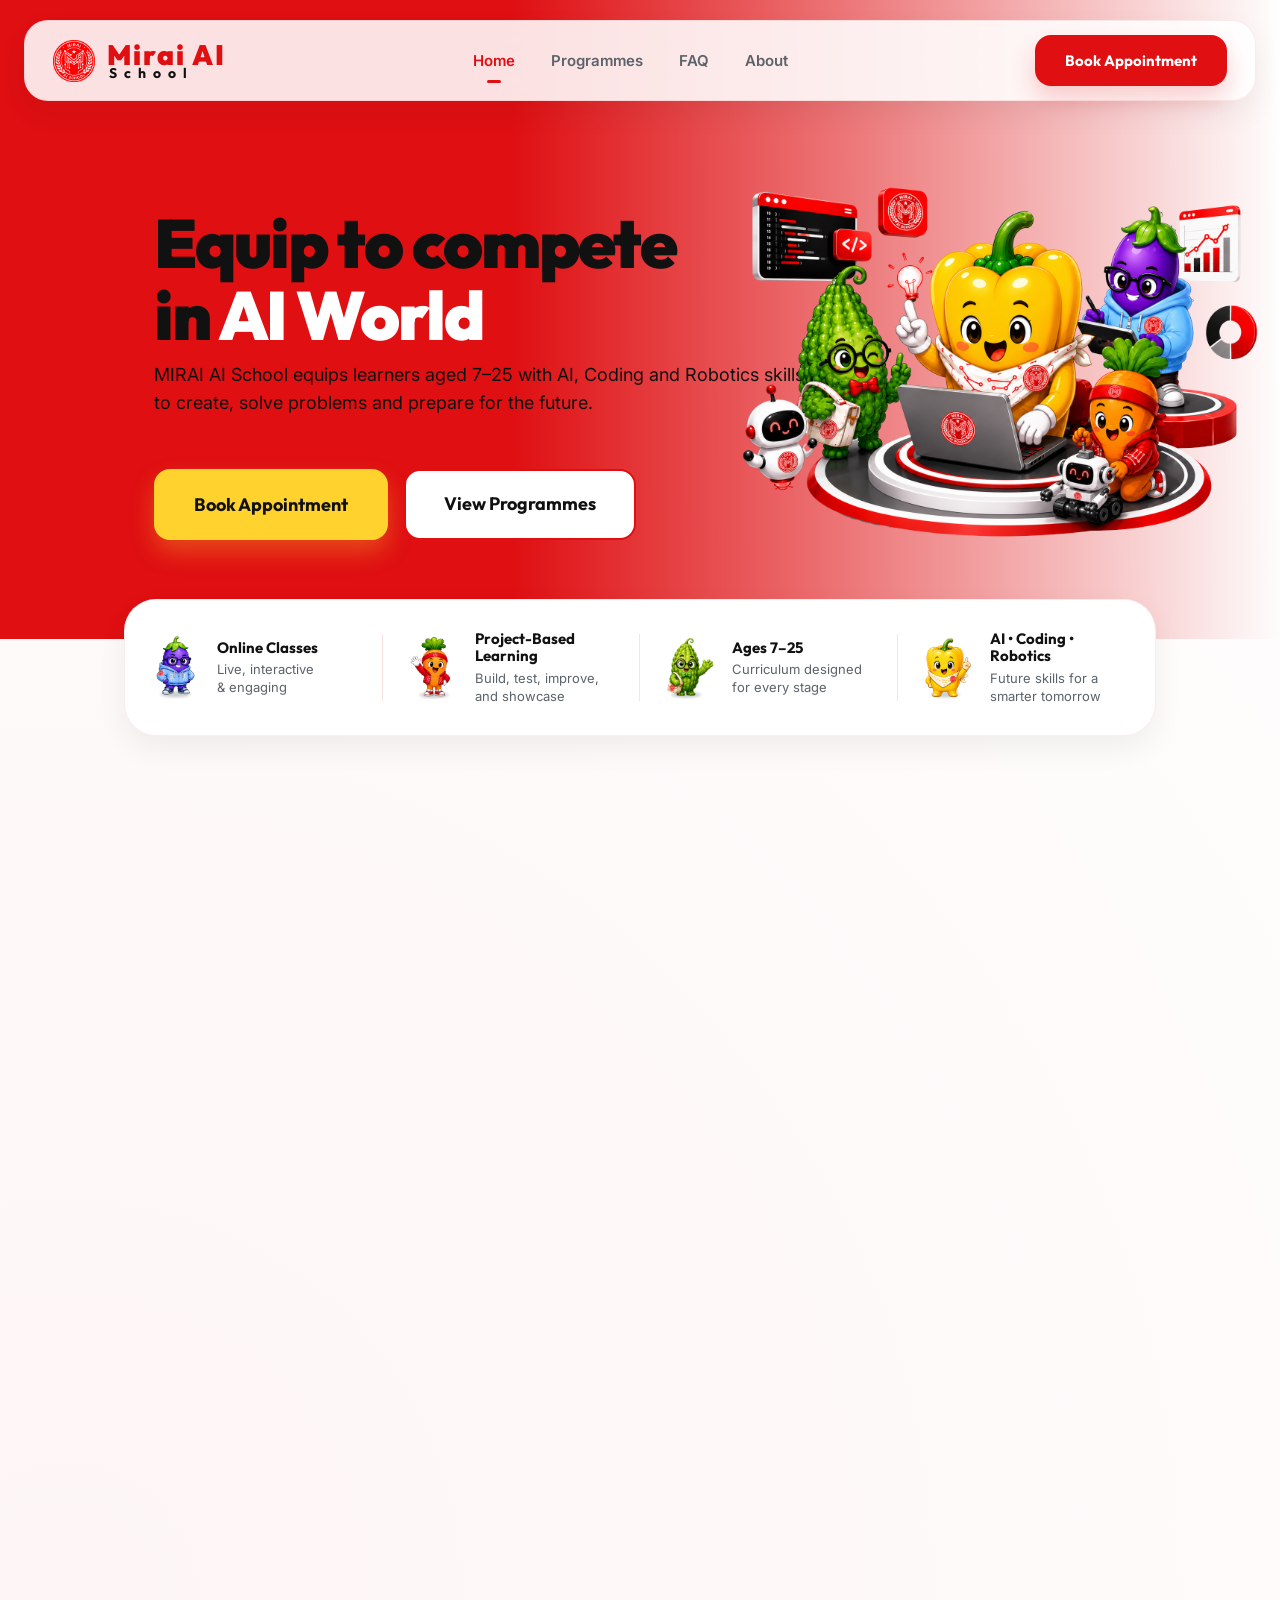
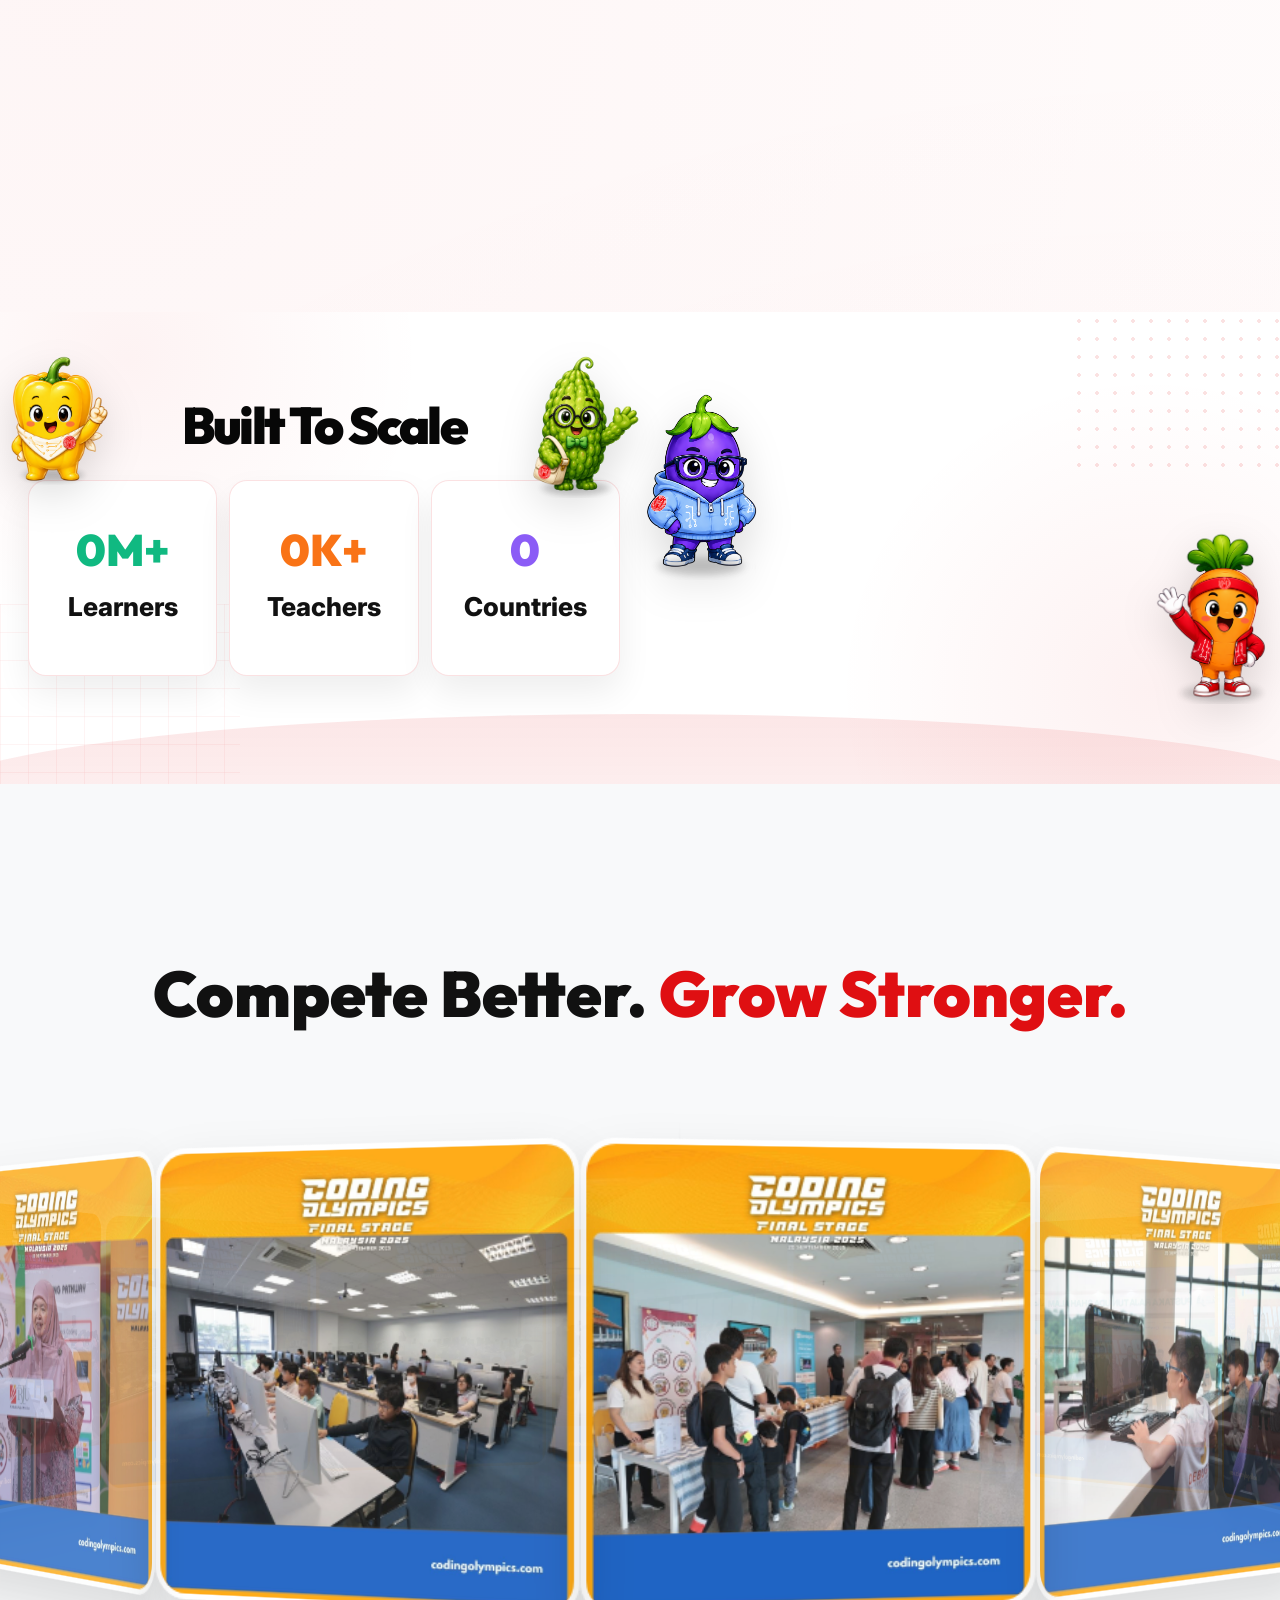
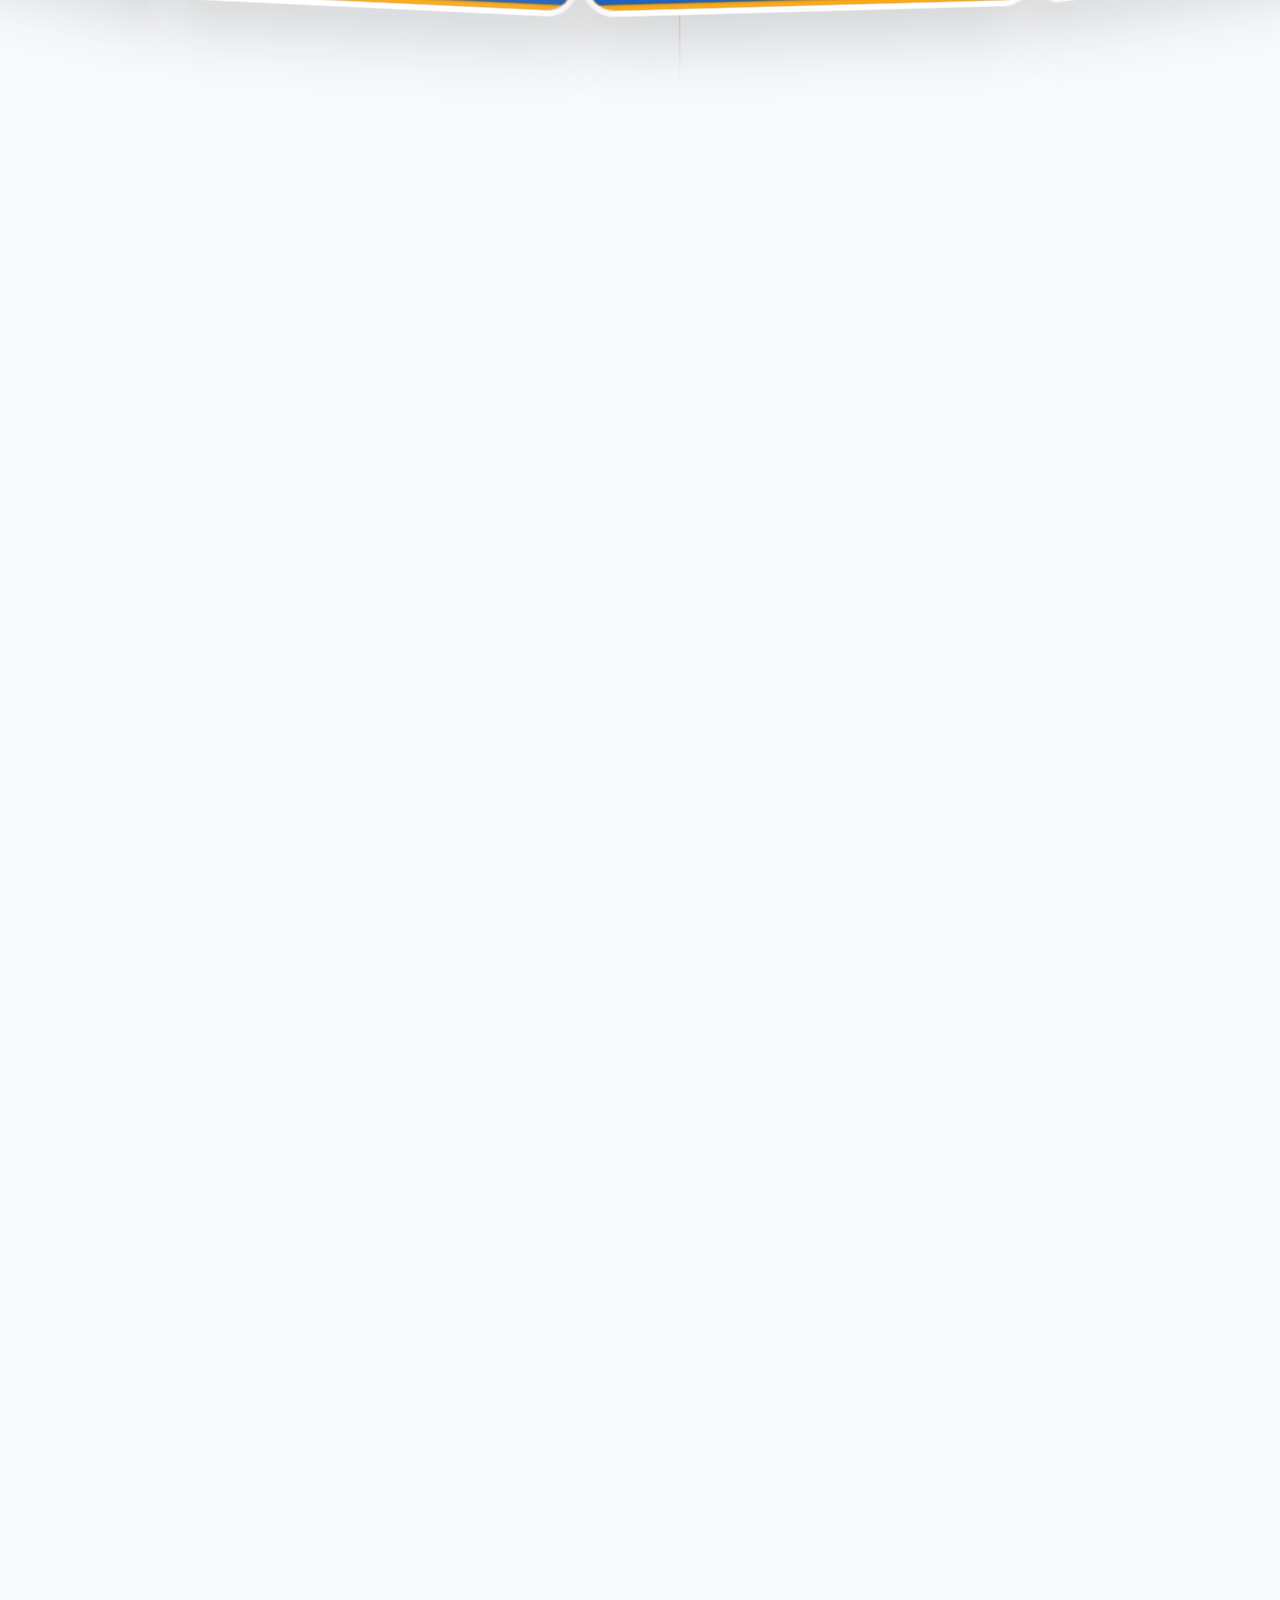
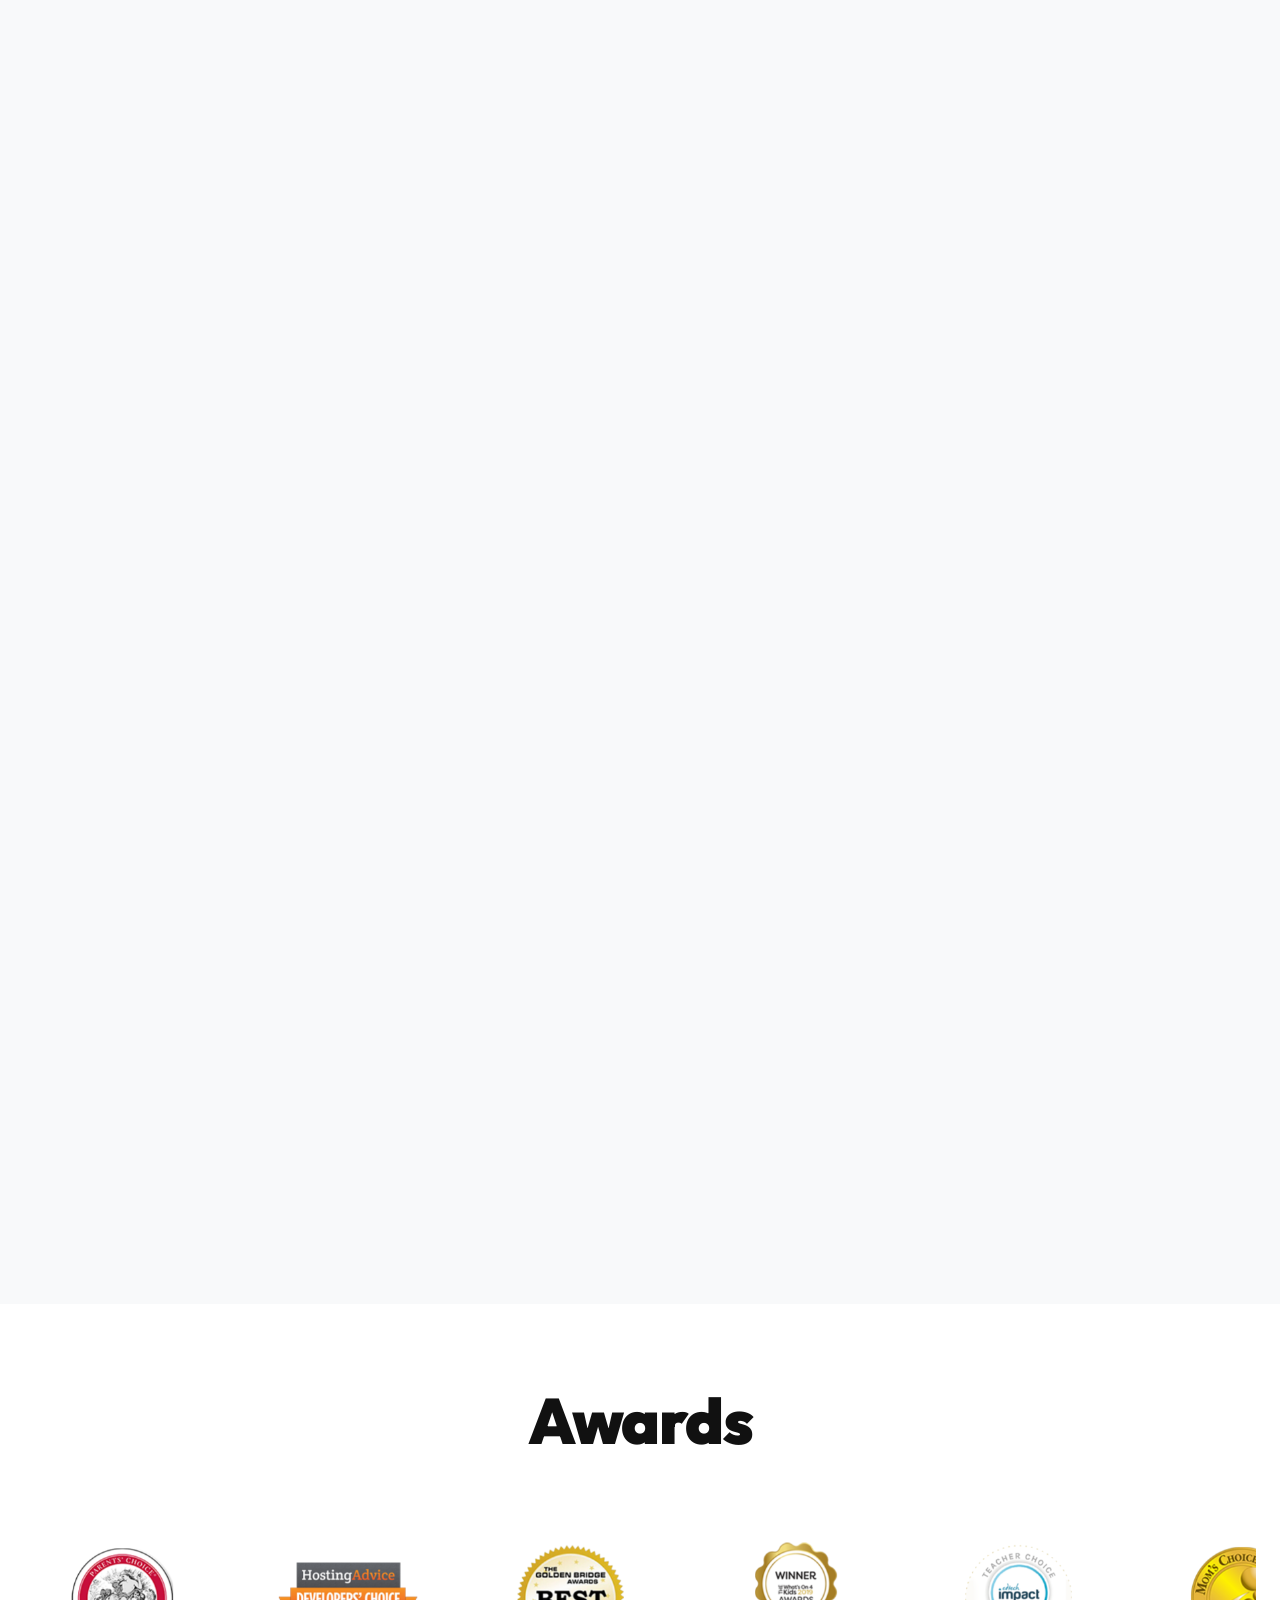
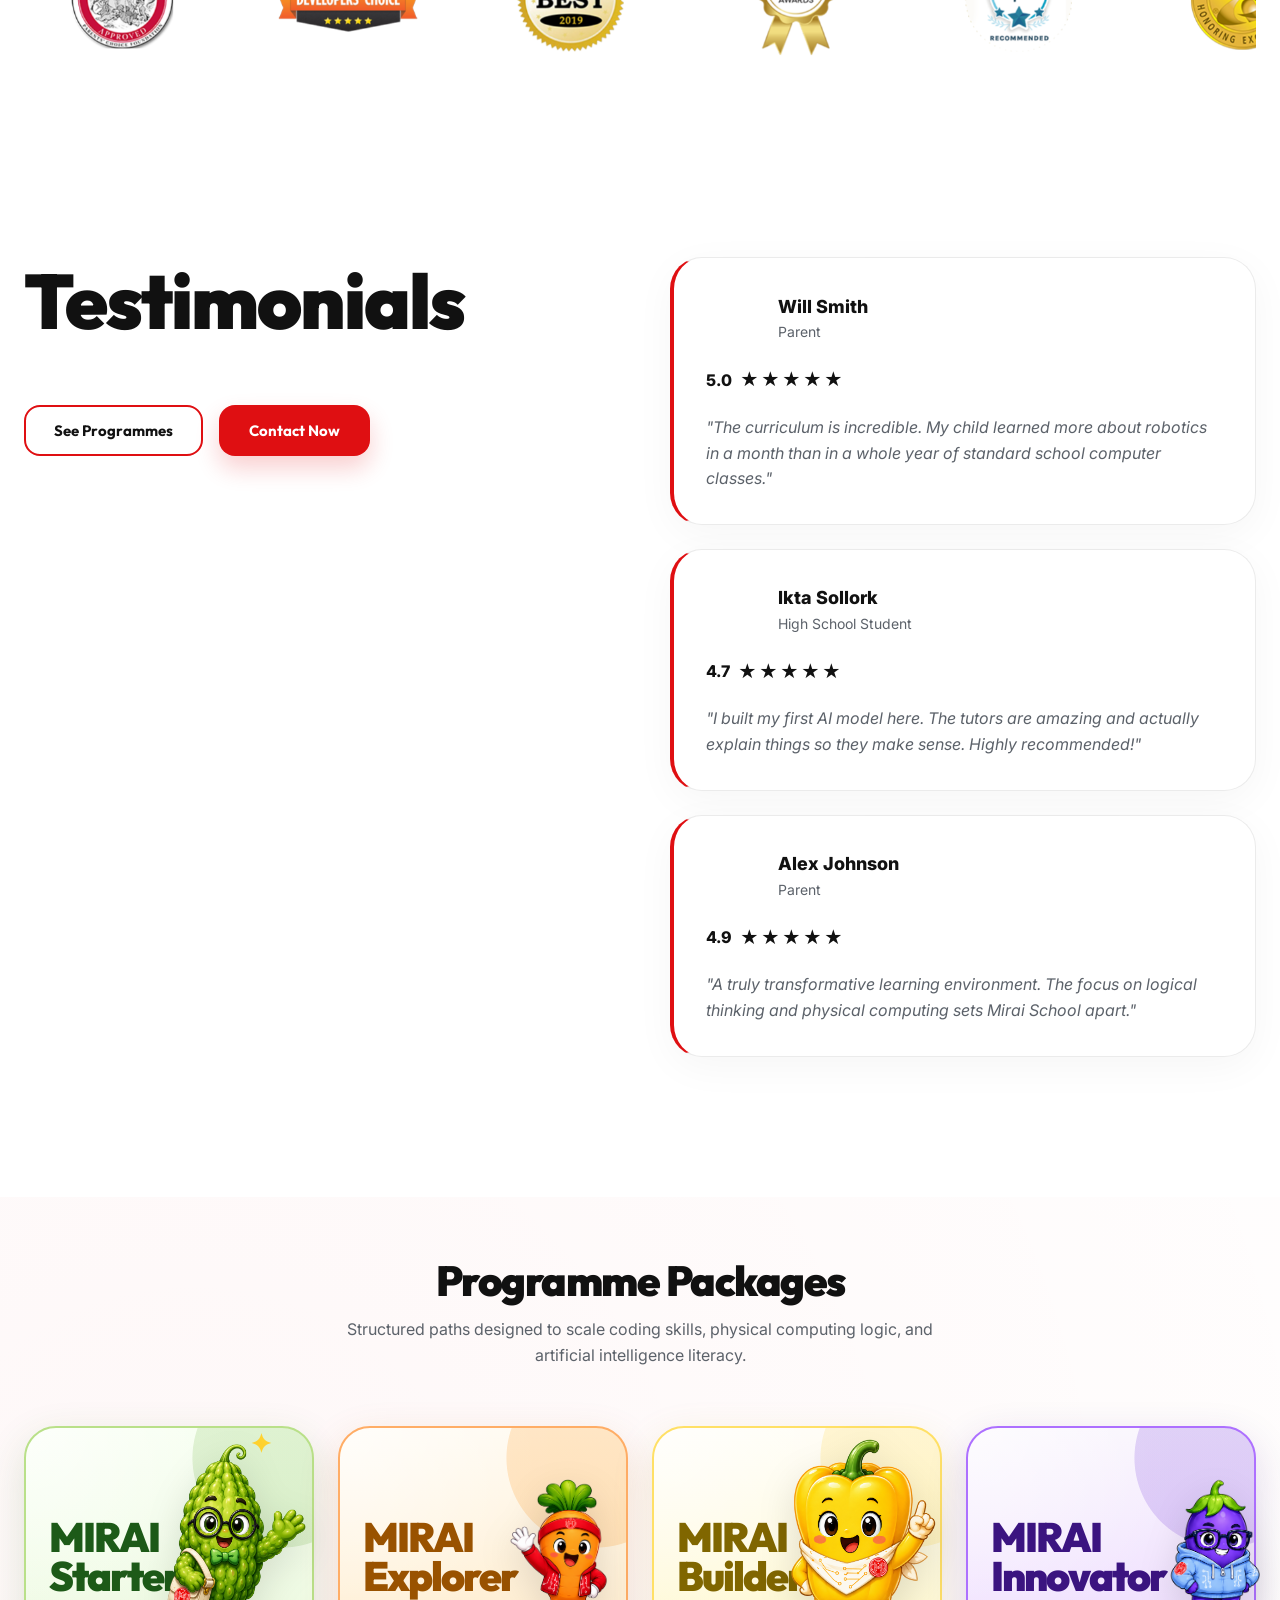
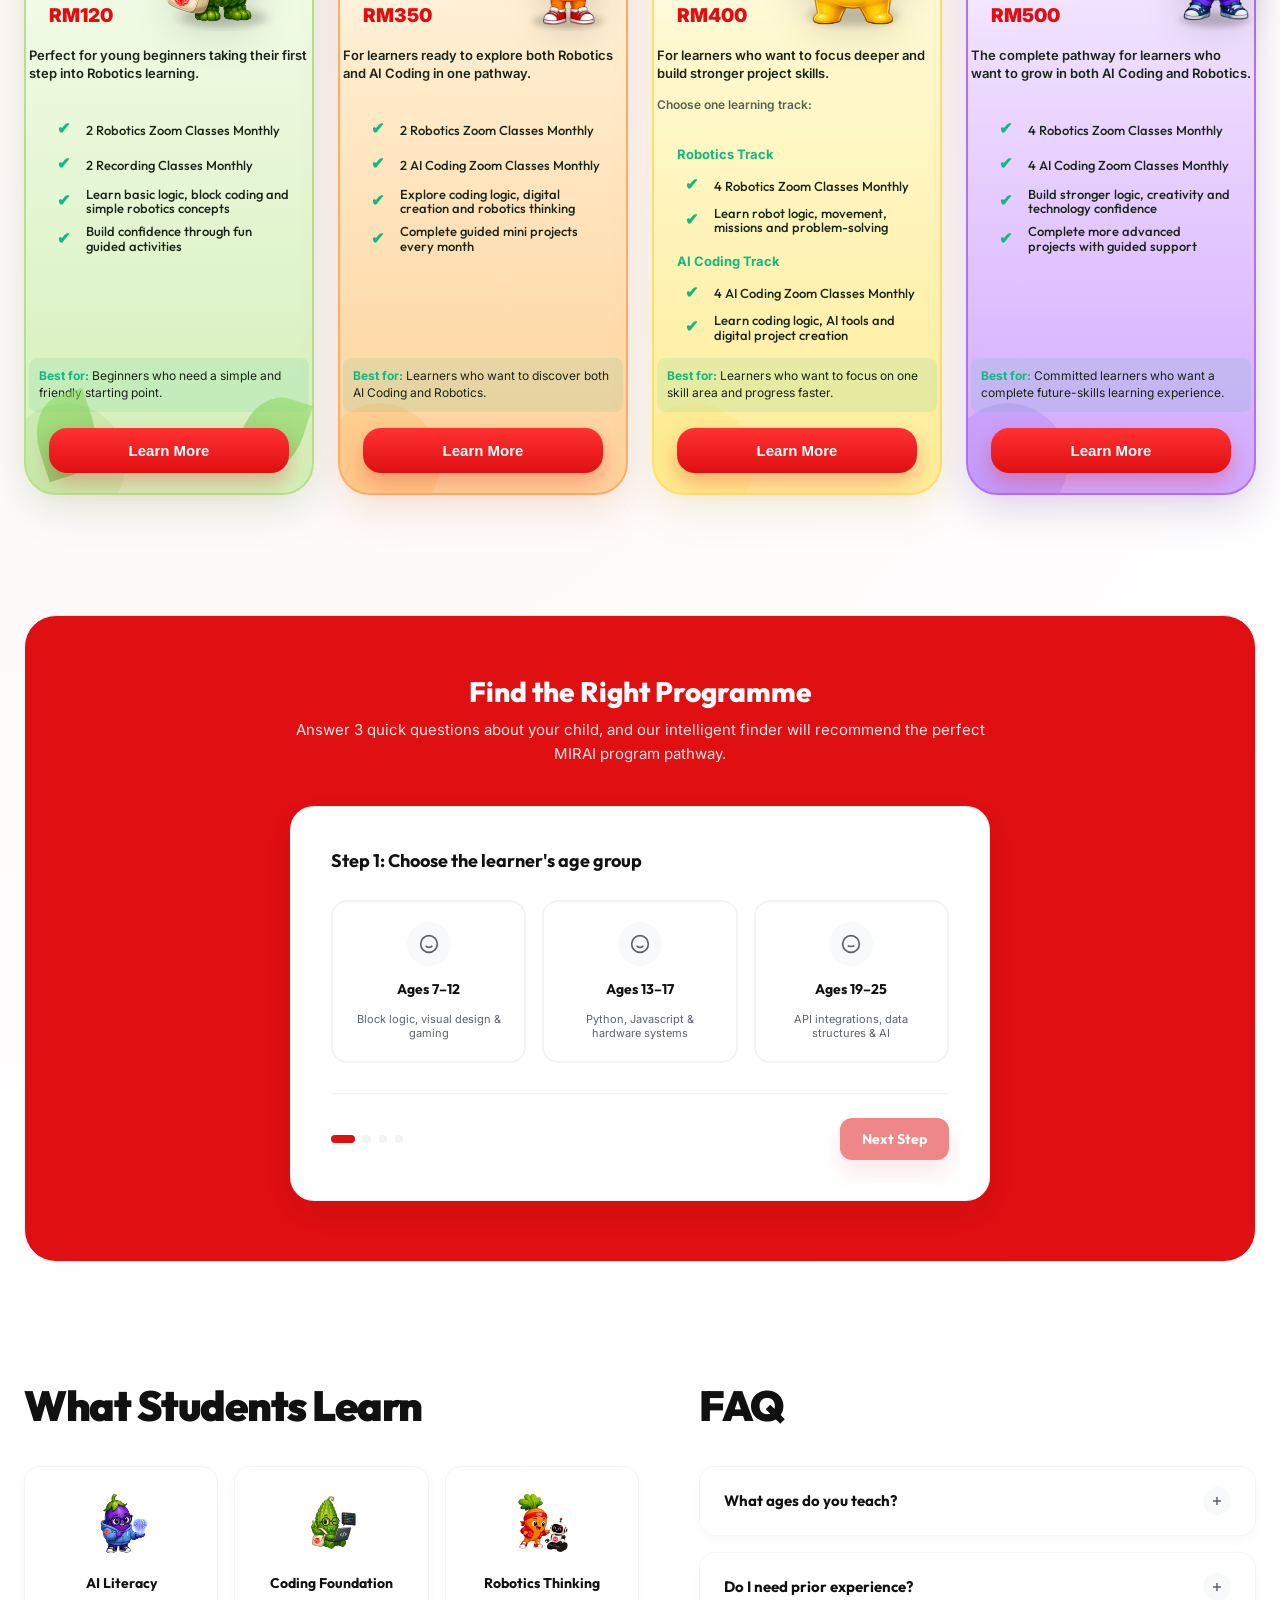
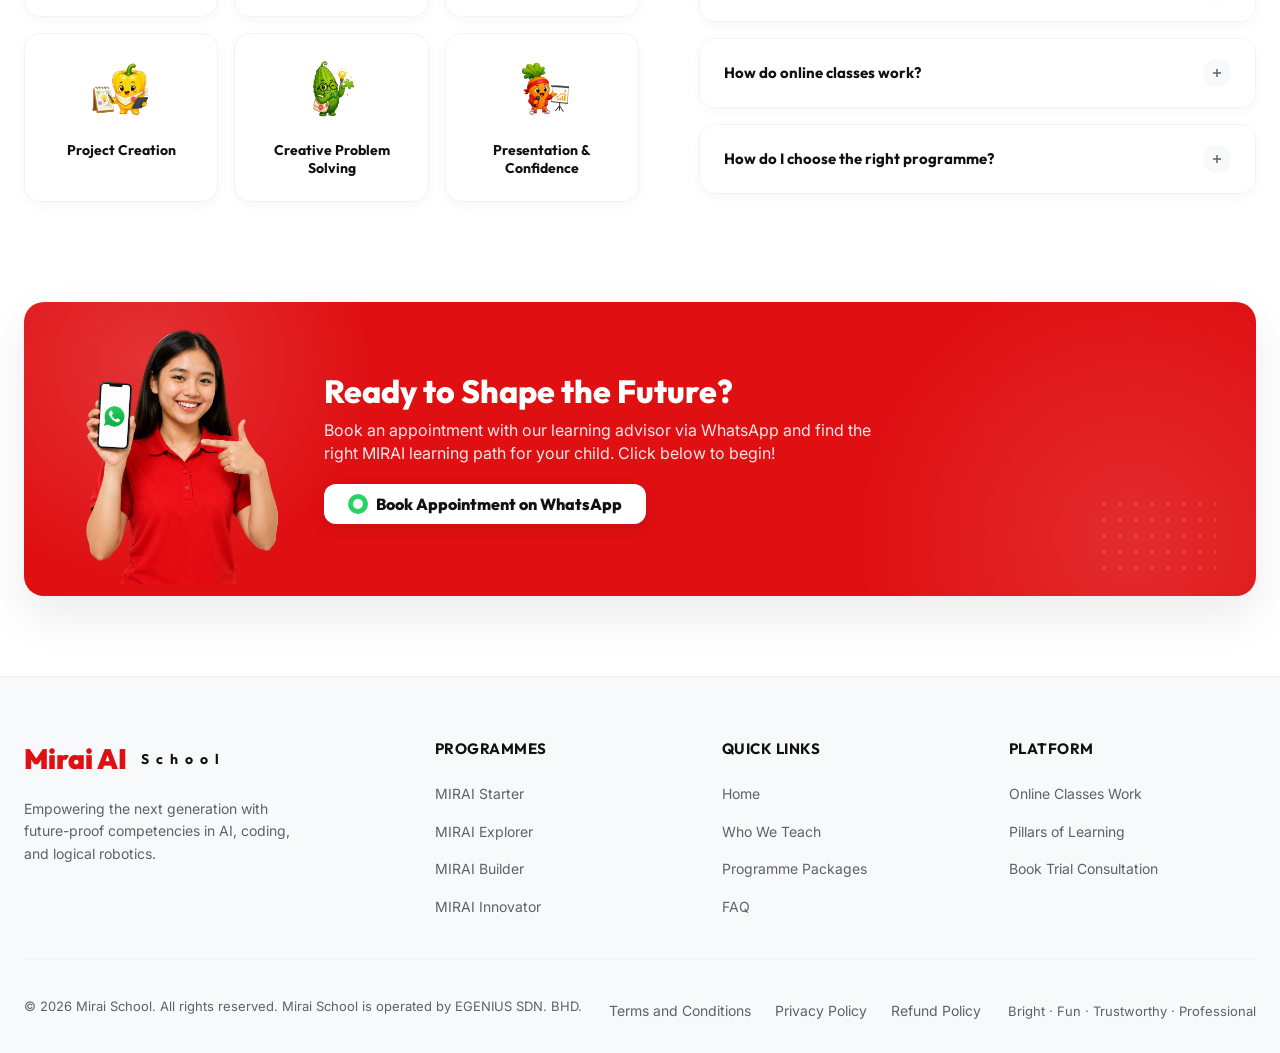
==== commit 99e44dcc: "Update and redesign Programme Packages content typography" ====
--- a/index.html
+++ b/index.html
@@ -407,26 +407,32 @@
               </div>
 
 
-              <div class="feature-list">
-                <div class="feature-item">
-                  <div class="feature-icon">✔</div>
-                  <div class="feature-text">
-                    <h3>2 Zoom Classes Monthly</h3>
-                  </div>
-                </div>
-
-                <div class="feature-item">
-                  <div class="feature-icon">✔</div>
-                  <div class="feature-text">
-                    <h3>2 Recording Classes Monthly</h3>
-                  </div>
-                </div>
-
-                <div class="feature-item" style="margin-top: -10px;">
-                  <div class="feature-icon" style="opacity: 0;"></div>
-                  <div class="feature-text">
-                    <h3 style="font-size: 13px; color: #6b7280;">* Only For Robotic</h3>
-                  </div>
+              <div class="package-details" style="display: flex; flex-direction: column; flex-grow: 1; padding-top: 15px;">
+                <p style="font-size: 13px; font-weight: 600; color: #1b2519; margin-bottom: 12px; line-height: 1.4;">
+                  Perfect for young beginners taking their first step into Robotics learning.
+                </p>
+                <div class="feature-list" style="margin-bottom: 15px; display: flex; flex-direction: column; gap: 8px;">
+                  <div class="feature-item" style="padding: 0; margin-bottom: 0; gap: 8px;">
+                    <div class="feature-icon" style="font-size: 16px; margin-top: -2px;">✔</div>
+                    <div class="feature-text"><h3 style="font-size: 13px;">2 Robotics Zoom Classes Monthly</h3></div>
+                  </div>
+                  <div class="feature-item" style="padding: 0; margin-bottom: 0; gap: 8px;">
+                    <div class="feature-icon" style="font-size: 16px; margin-top: -2px;">✔</div>
+                    <div class="feature-text"><h3 style="font-size: 13px;">2 Recording Classes Monthly</h3></div>
+                  </div>
+                  <div class="feature-item" style="padding: 0; margin-bottom: 0; gap: 8px;">
+                    <div class="feature-icon" style="font-size: 16px; margin-top: -2px;">✔</div>
+                    <div class="feature-text"><h3 style="font-size: 13px;">Learn basic logic, block coding and simple robotics concepts</h3></div>
+                  </div>
+                  <div class="feature-item" style="padding: 0; margin-bottom: 0; gap: 8px;">
+                    <div class="feature-icon" style="font-size: 16px; margin-top: -2px;">✔</div>
+                    <div class="feature-text"><h3 style="font-size: 13px;">Build confidence through fun guided activities</h3></div>
+                  </div>
+                </div>
+                <div style="background: rgba(16, 185, 129, 0.1); border-radius: 8px; padding: 10px; margin-top: auto;">
+                  <p style="font-size: 12px; color: #1b2519; margin: 0; line-height: 1.4;">
+                    <strong style="color: #10b981;">Best for:</strong> Beginners who need a simple and friendly starting point.
+                  </p>
                 </div>
               </div>
 
@@ -452,19 +458,32 @@
               </div>
 
 
-              <div class="feature-list">
-                <div class="feature-item">
-                  <div class="feature-icon">✔</div>
-                  <div class="feature-text">
-                    <h3>2 Robotics Zoom Classes Monthly</h3>
-                  </div>
-                </div>
-
-                <div class="feature-item">
-                  <div class="feature-icon">✔</div>
-                  <div class="feature-text">
-                    <h3>2 AI Coding Zoom Classes Monthly</h3>
-                  </div>
+              <div class="package-details" style="display: flex; flex-direction: column; flex-grow: 1; padding-top: 15px;">
+                <p style="font-size: 13px; font-weight: 600; color: #1b2519; margin-bottom: 12px; line-height: 1.4;">
+                  For learners ready to explore both Robotics and AI Coding in one pathway.
+                </p>
+                <div class="feature-list" style="margin-bottom: 15px; display: flex; flex-direction: column; gap: 8px;">
+                  <div class="feature-item" style="padding: 0; margin-bottom: 0; gap: 8px;">
+                    <div class="feature-icon" style="font-size: 16px; margin-top: -2px;">✔</div>
+                    <div class="feature-text"><h3 style="font-size: 13px;">2 Robotics Zoom Classes Monthly</h3></div>
+                  </div>
+                  <div class="feature-item" style="padding: 0; margin-bottom: 0; gap: 8px;">
+                    <div class="feature-icon" style="font-size: 16px; margin-top: -2px;">✔</div>
+                    <div class="feature-text"><h3 style="font-size: 13px;">2 AI Coding Zoom Classes Monthly</h3></div>
+                  </div>
+                  <div class="feature-item" style="padding: 0; margin-bottom: 0; gap: 8px;">
+                    <div class="feature-icon" style="font-size: 16px; margin-top: -2px;">✔</div>
+                    <div class="feature-text"><h3 style="font-size: 13px;">Explore coding logic, digital creation and robotics thinking</h3></div>
+                  </div>
+                  <div class="feature-item" style="padding: 0; margin-bottom: 0; gap: 8px;">
+                    <div class="feature-icon" style="font-size: 16px; margin-top: -2px;">✔</div>
+                    <div class="feature-text"><h3 style="font-size: 13px;">Complete guided mini projects every month</h3></div>
+                  </div>
+                </div>
+                <div style="background: rgba(16, 185, 129, 0.1); border-radius: 8px; padding: 10px; margin-top: auto;">
+                  <p style="font-size: 12px; color: #1b2519; margin: 0; line-height: 1.4;">
+                    <strong style="color: #10b981;">Best for:</strong> Learners who want to discover both AI Coding and Robotics.
+                  </p>
                 </div>
               </div>
 
@@ -487,25 +506,36 @@
               </div>
 
 
-              <div class="feature-list">
-                <div class="feature-item">
-                  <div class="feature-icon">✔</div>
-                  <div class="feature-text">
-                    <h3>4 Robotics Zoom Classes Monthly</h3>
-                  </div>
-                </div>
-
-                <div class="feature-item" style="margin-top: -5px; margin-bottom: -5px; justify-content: center;">
-                  <div class="feature-text" style="text-align: center;">
-                    <h3 style="font-weight: bold; color: #000000; text-align: center;">OR</h3>
-                  </div>
-                </div>
-
-                <div class="feature-item">
-                  <div class="feature-icon">✔</div>
-                  <div class="feature-text">
-                    <h3>4 AI Coding Zoom Classes Monthly</h3>
-                  </div>
+              <div class="package-details" style="display: flex; flex-direction: column; flex-grow: 1; padding-top: 15px;">
+                <p style="font-size: 13px; font-weight: 600; color: #1b2519; margin-bottom: 12px; line-height: 1.4;">
+                  For learners who want to focus deeper and build stronger project skills.
+                </p>
+                <p style="font-size: 12px; color: #566252; margin-bottom: 8px; font-weight: 600;">Choose one learning track:</p>
+                <div class="feature-list" style="margin-bottom: 15px; display: flex; flex-direction: column; gap: 6px;">
+                  <div style="font-size: 13px; font-weight: bold; color: #10b981; margin-bottom: 2px;">Robotics Track</div>
+                  <div class="feature-item" style="padding: 0; margin-bottom: 0; gap: 8px;">
+                    <div class="feature-icon" style="font-size: 16px; margin-top: -2px;">✔</div>
+                    <div class="feature-text"><h3 style="font-size: 13px;">4 Robotics Zoom Classes Monthly</h3></div>
+                  </div>
+                  <div class="feature-item" style="padding: 0; margin-bottom: 6px; gap: 8px;">
+                    <div class="feature-icon" style="font-size: 16px; margin-top: -2px;">✔</div>
+                    <div class="feature-text"><h3 style="font-size: 13px;">Learn robot logic, movement, missions and problem-solving</h3></div>
+                  </div>
+
+                  <div style="font-size: 13px; font-weight: bold; color: #10b981; margin-bottom: 2px; margin-top: 4px;">AI Coding Track</div>
+                  <div class="feature-item" style="padding: 0; margin-bottom: 0; gap: 8px;">
+                    <div class="feature-icon" style="font-size: 16px; margin-top: -2px;">✔</div>
+                    <div class="feature-text"><h3 style="font-size: 13px;">4 AI Coding Zoom Classes Monthly</h3></div>
+                  </div>
+                  <div class="feature-item" style="padding: 0; margin-bottom: 0; gap: 8px;">
+                    <div class="feature-icon" style="font-size: 16px; margin-top: -2px;">✔</div>
+                    <div class="feature-text"><h3 style="font-size: 13px;">Learn coding logic, AI tools and digital project creation</h3></div>
+                  </div>
+                </div>
+                <div style="background: rgba(16, 185, 129, 0.1); border-radius: 8px; padding: 10px; margin-top: auto;">
+                  <p style="font-size: 12px; color: #1b2519; margin: 0; line-height: 1.4;">
+                    <strong style="color: #10b981;">Best for:</strong> Learners who want to focus on one skill area and progress faster.
+                  </p>
                 </div>
               </div>
 
@@ -528,19 +558,32 @@
               </div>
 
 
-              <div class="feature-list">
-                <div class="feature-item">
-                  <div class="feature-icon">✔</div>
-                  <div class="feature-text">
-                    <h3>4 Robotics Zoom Classes Monthly</h3>
-                  </div>
-                </div>
-
-                <div class="feature-item">
-                  <div class="feature-icon">✔</div>
-                  <div class="feature-text">
-                    <h3>4 AI Coding Zoom Classes Monthly</h3>
-                  </div>
+              <div class="package-details" style="display: flex; flex-direction: column; flex-grow: 1; padding-top: 15px;">
+                <p style="font-size: 13px; font-weight: 600; color: #1b2519; margin-bottom: 12px; line-height: 1.4;">
+                  The complete pathway for learners who want to grow in both AI Coding and Robotics.
+                </p>
+                <div class="feature-list" style="margin-bottom: 15px; display: flex; flex-direction: column; gap: 8px;">
+                  <div class="feature-item" style="padding: 0; margin-bottom: 0; gap: 8px;">
+                    <div class="feature-icon" style="font-size: 16px; margin-top: -2px;">✔</div>
+                    <div class="feature-text"><h3 style="font-size: 13px;">4 Robotics Zoom Classes Monthly</h3></div>
+                  </div>
+                  <div class="feature-item" style="padding: 0; margin-bottom: 0; gap: 8px;">
+                    <div class="feature-icon" style="font-size: 16px; margin-top: -2px;">✔</div>
+                    <div class="feature-text"><h3 style="font-size: 13px;">4 AI Coding Zoom Classes Monthly</h3></div>
+                  </div>
+                  <div class="feature-item" style="padding: 0; margin-bottom: 0; gap: 8px;">
+                    <div class="feature-icon" style="font-size: 16px; margin-top: -2px;">✔</div>
+                    <div class="feature-text"><h3 style="font-size: 13px;">Build stronger logic, creativity and technology confidence</h3></div>
+                  </div>
+                  <div class="feature-item" style="padding: 0; margin-bottom: 0; gap: 8px;">
+                    <div class="feature-icon" style="font-size: 16px; margin-top: -2px;">✔</div>
+                    <div class="feature-text"><h3 style="font-size: 13px;">Complete more advanced projects with guided support</h3></div>
+                  </div>
+                </div>
+                <div style="background: rgba(16, 185, 129, 0.1); border-radius: 8px; padding: 10px; margin-top: auto;">
+                  <p style="font-size: 12px; color: #1b2519; margin: 0; line-height: 1.4;">
+                    <strong style="color: #10b981;">Best for:</strong> Committed learners who want a complete future-skills learning experience.
+                  </p>
                 </div>
               </div>
 
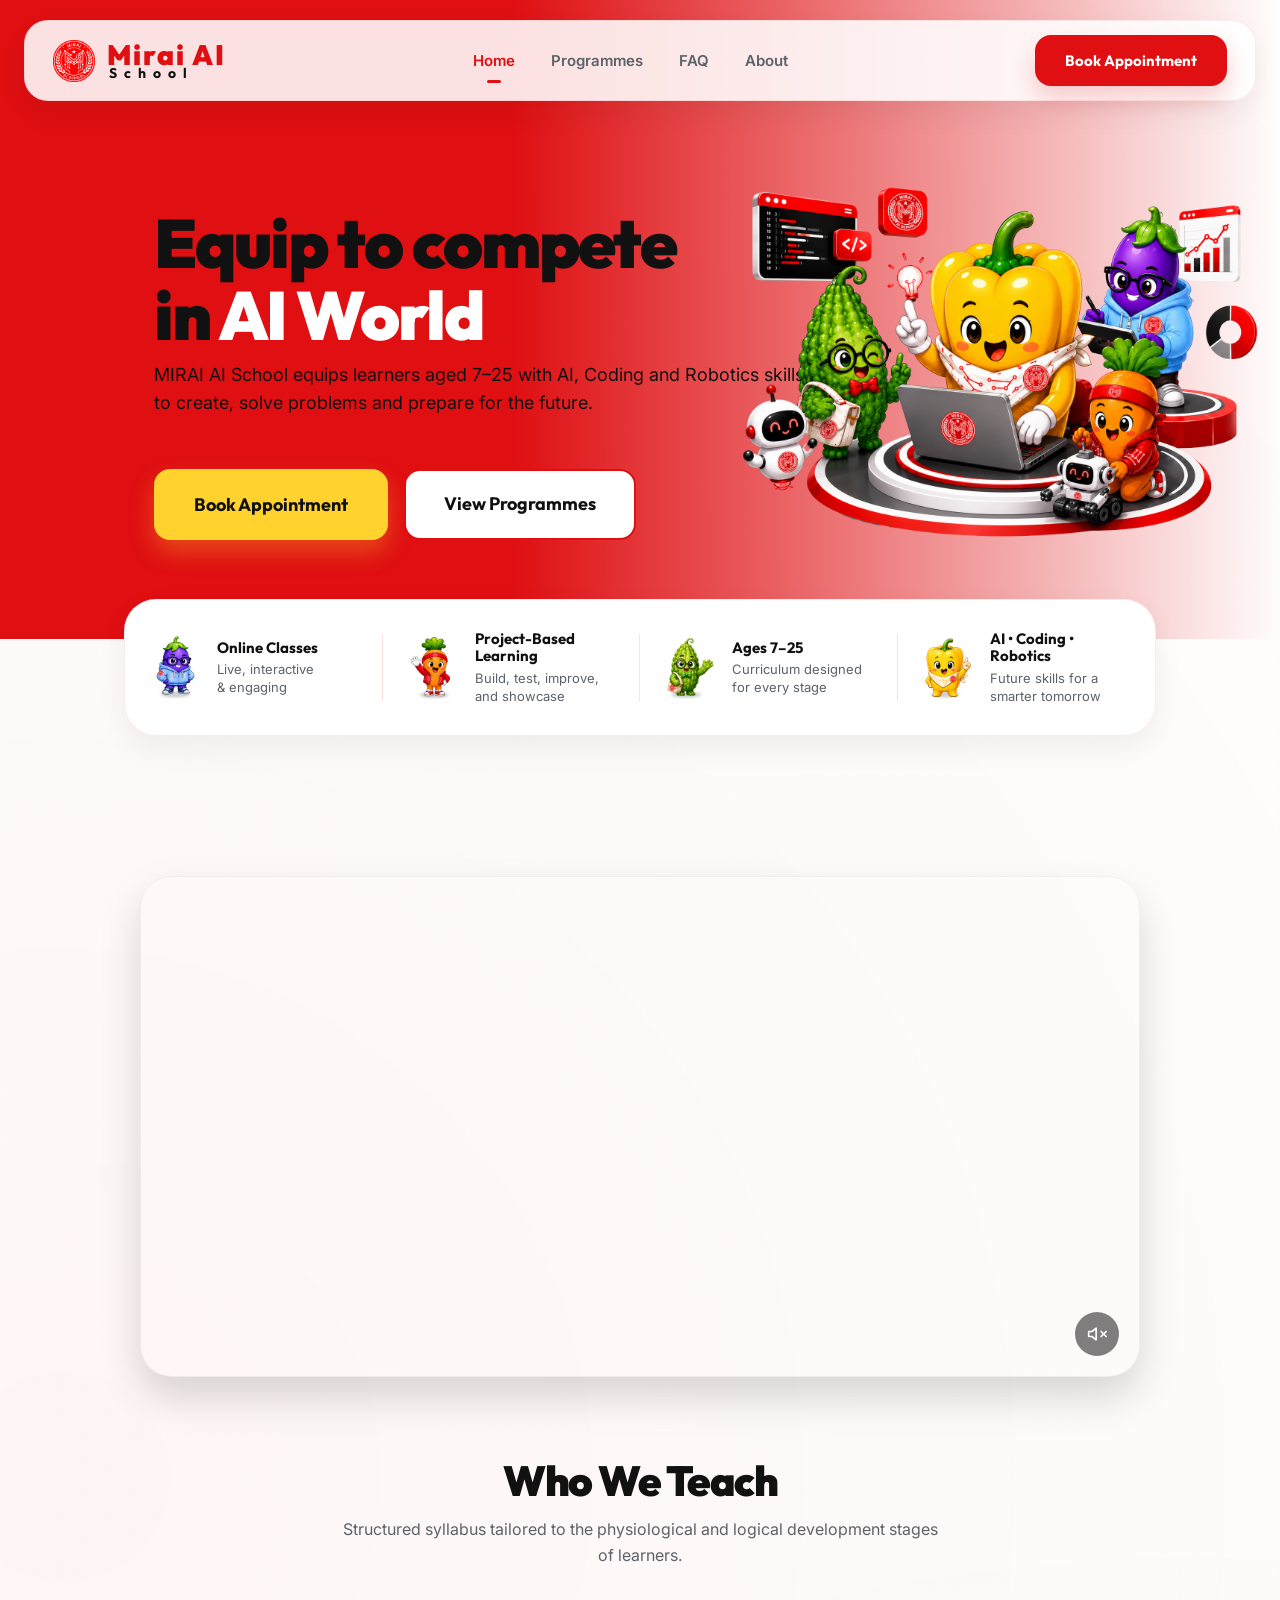
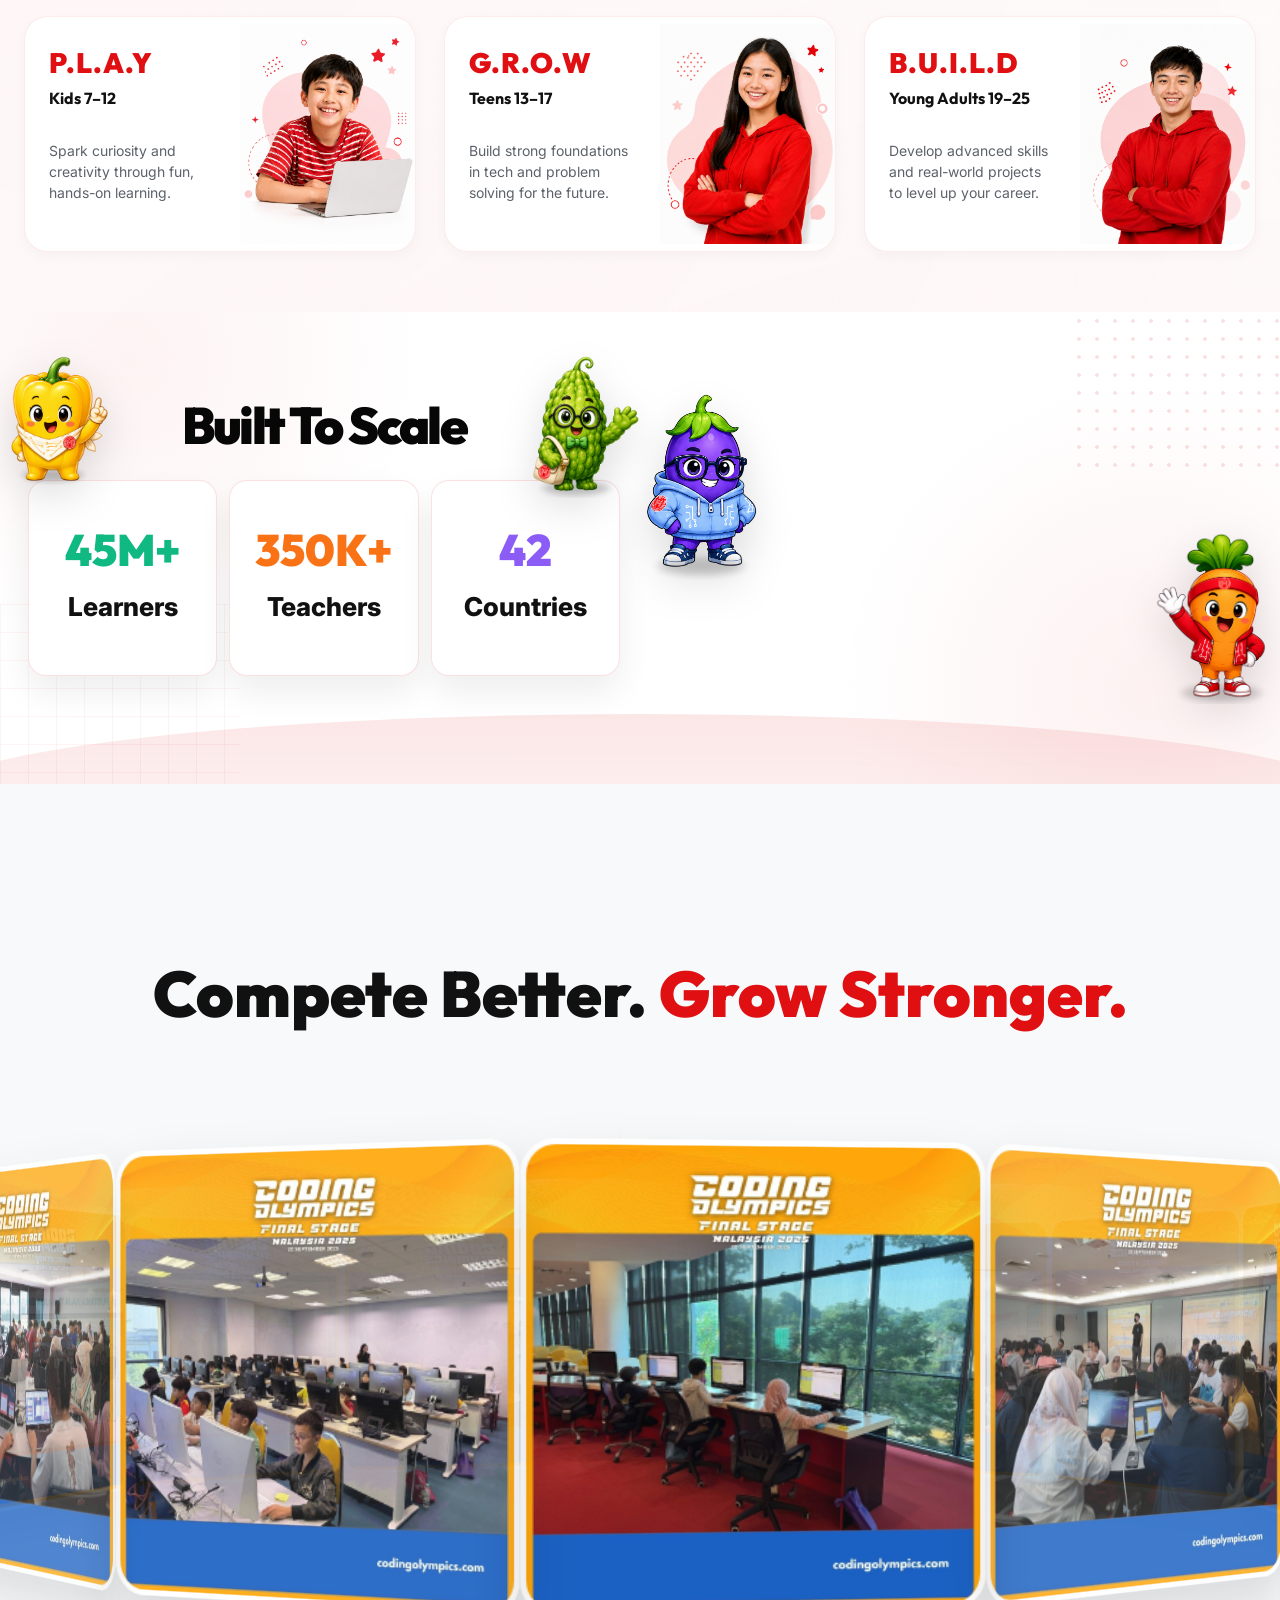
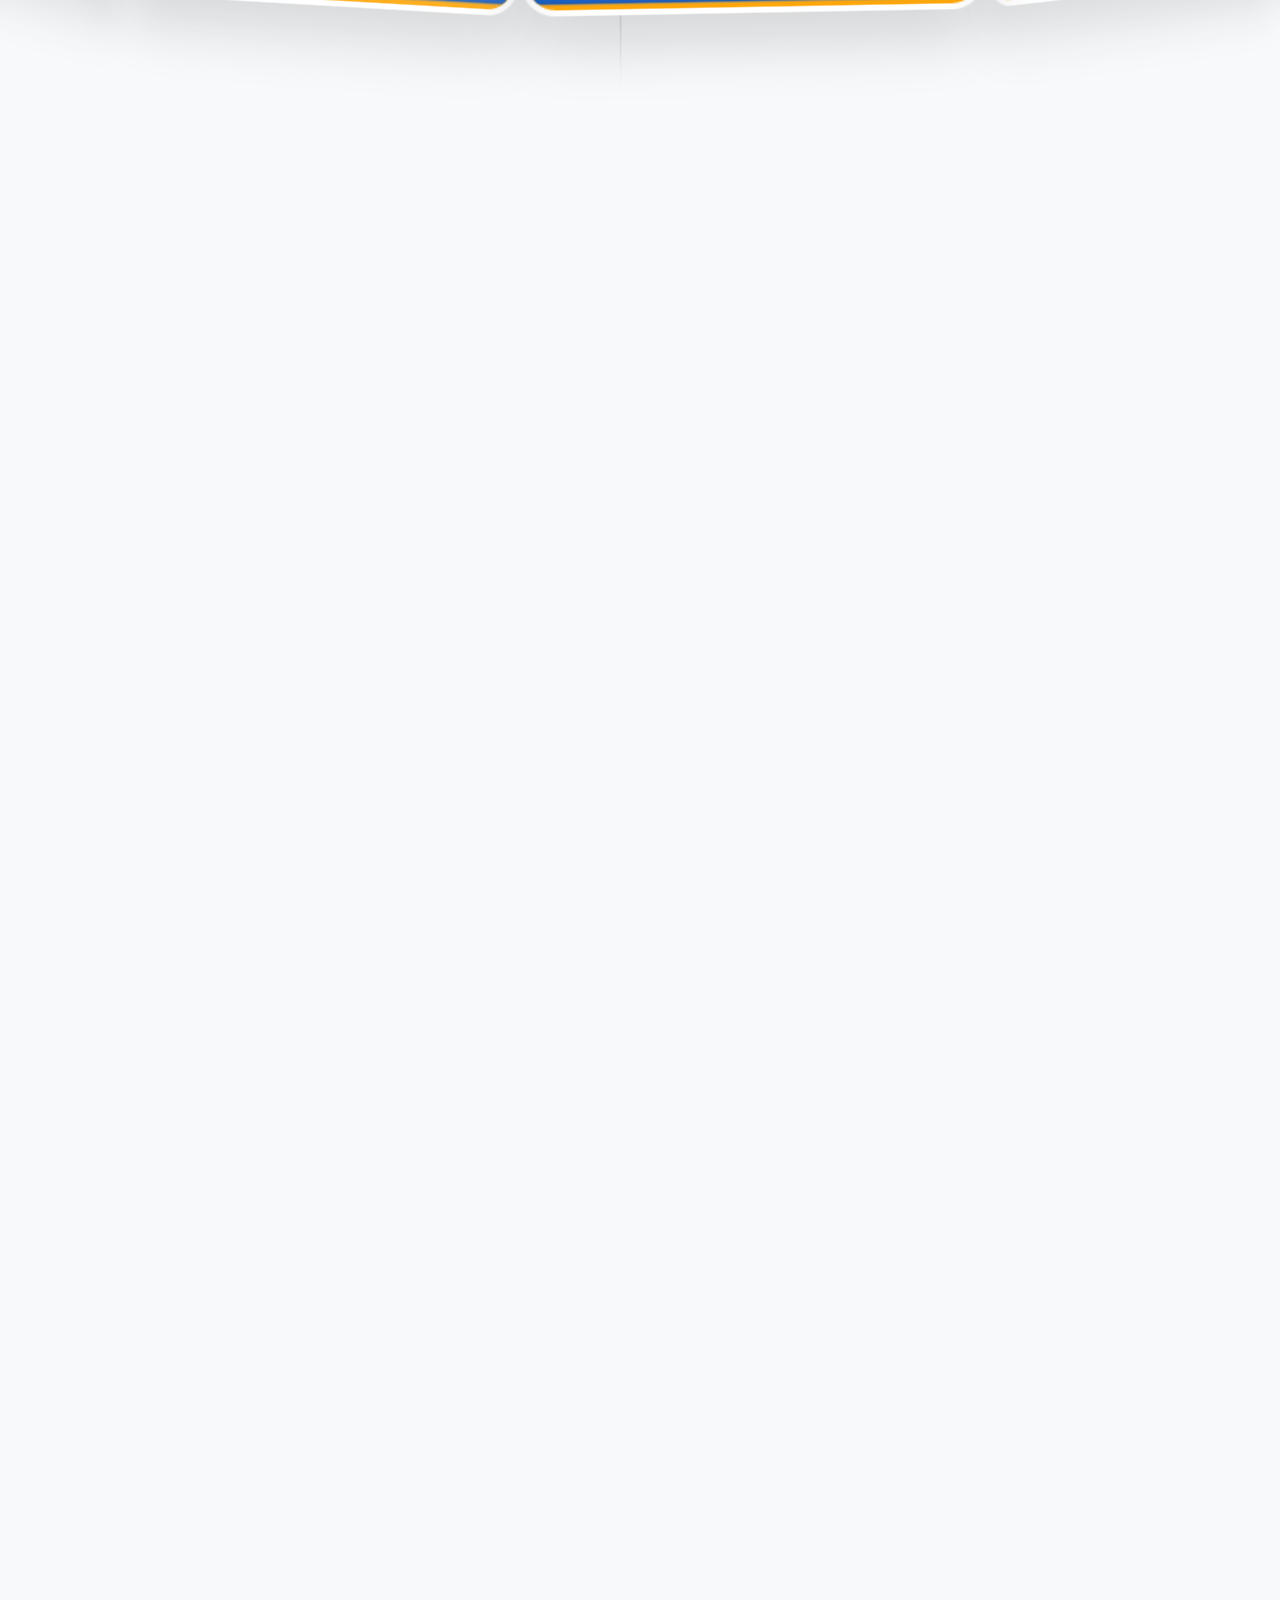
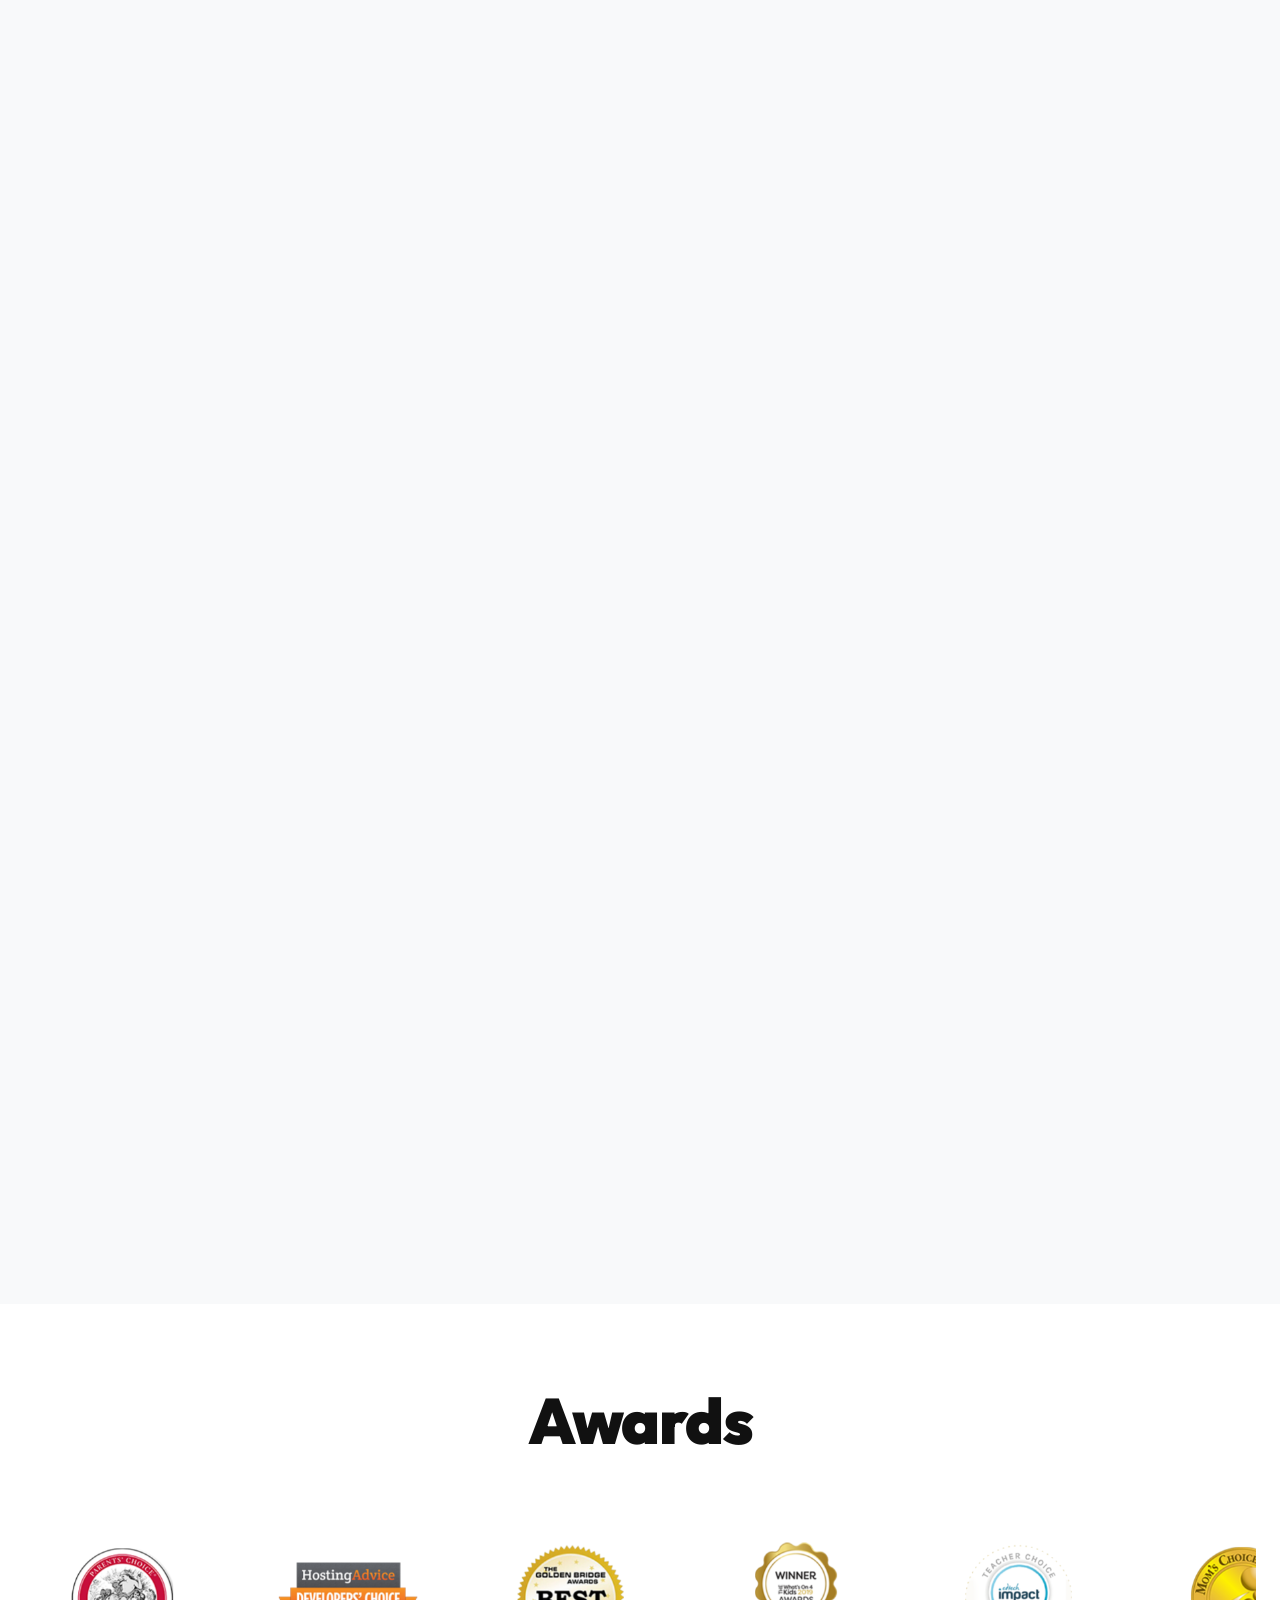
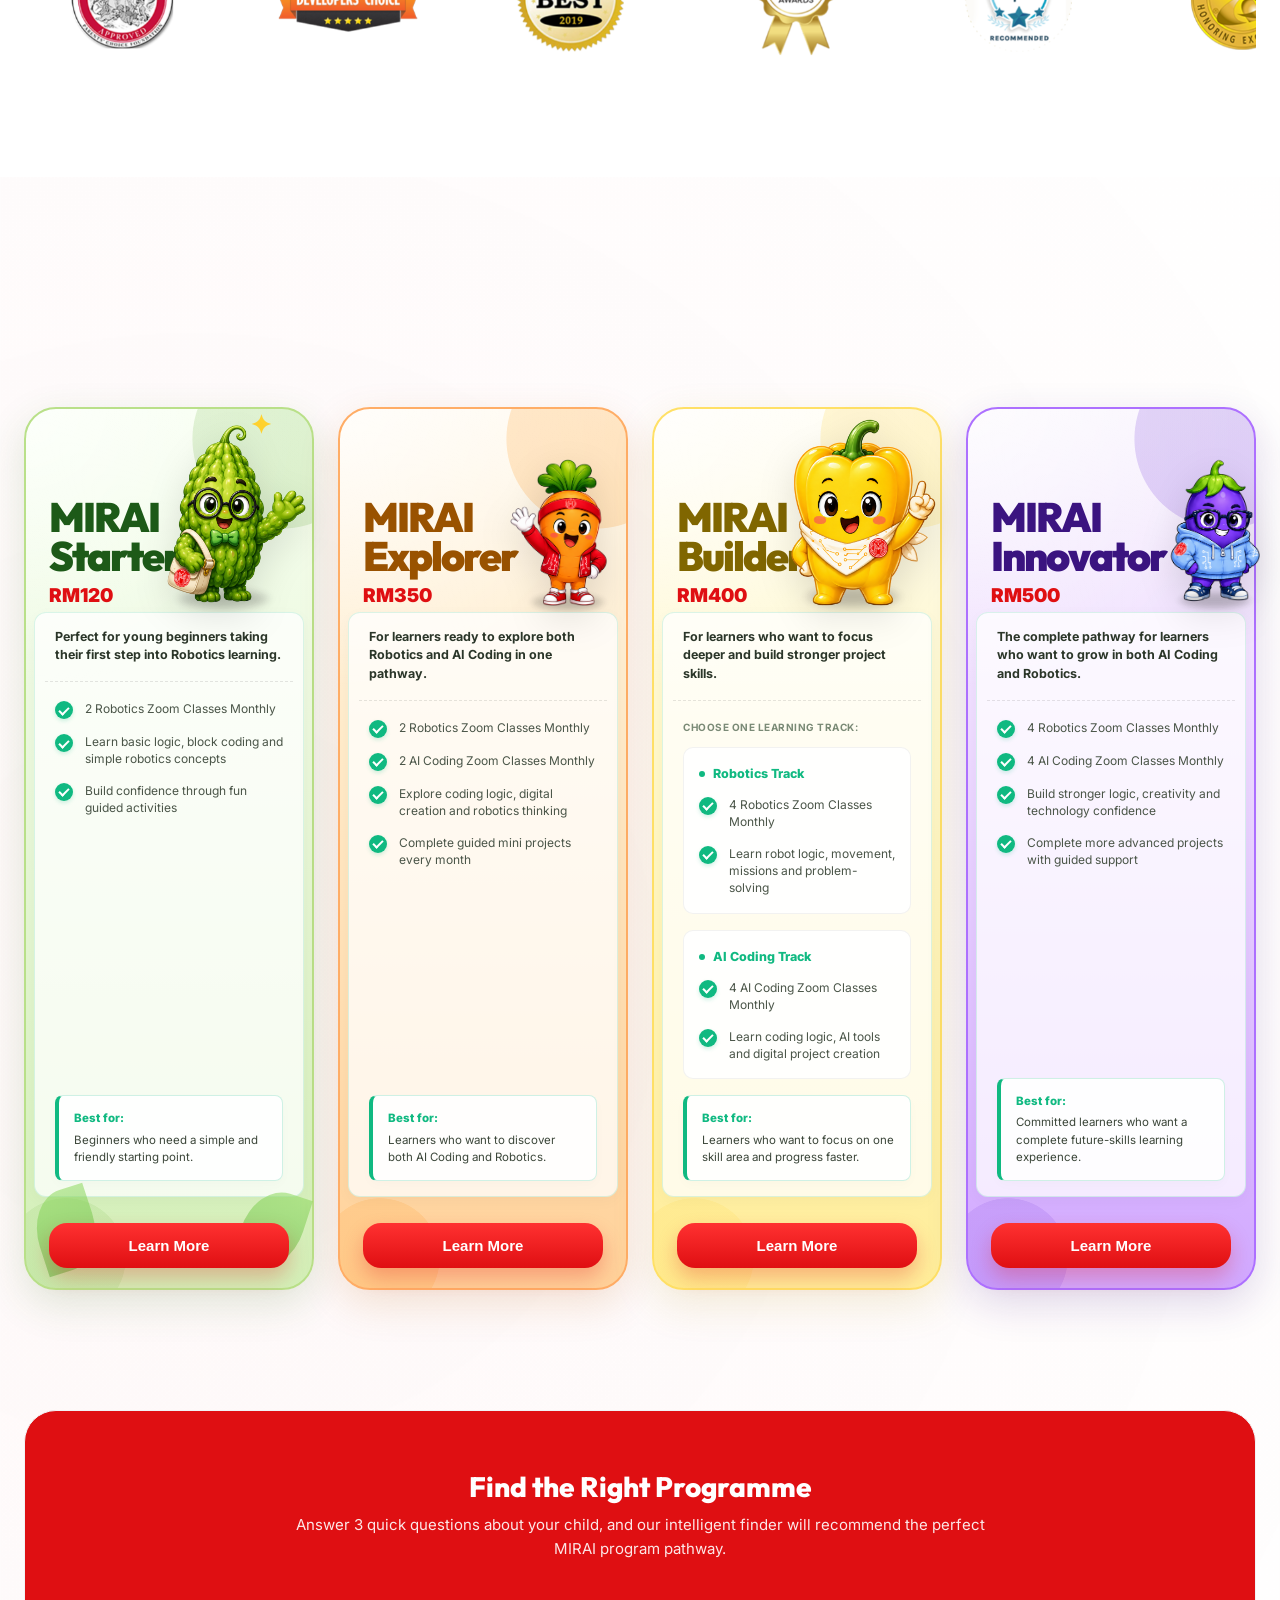
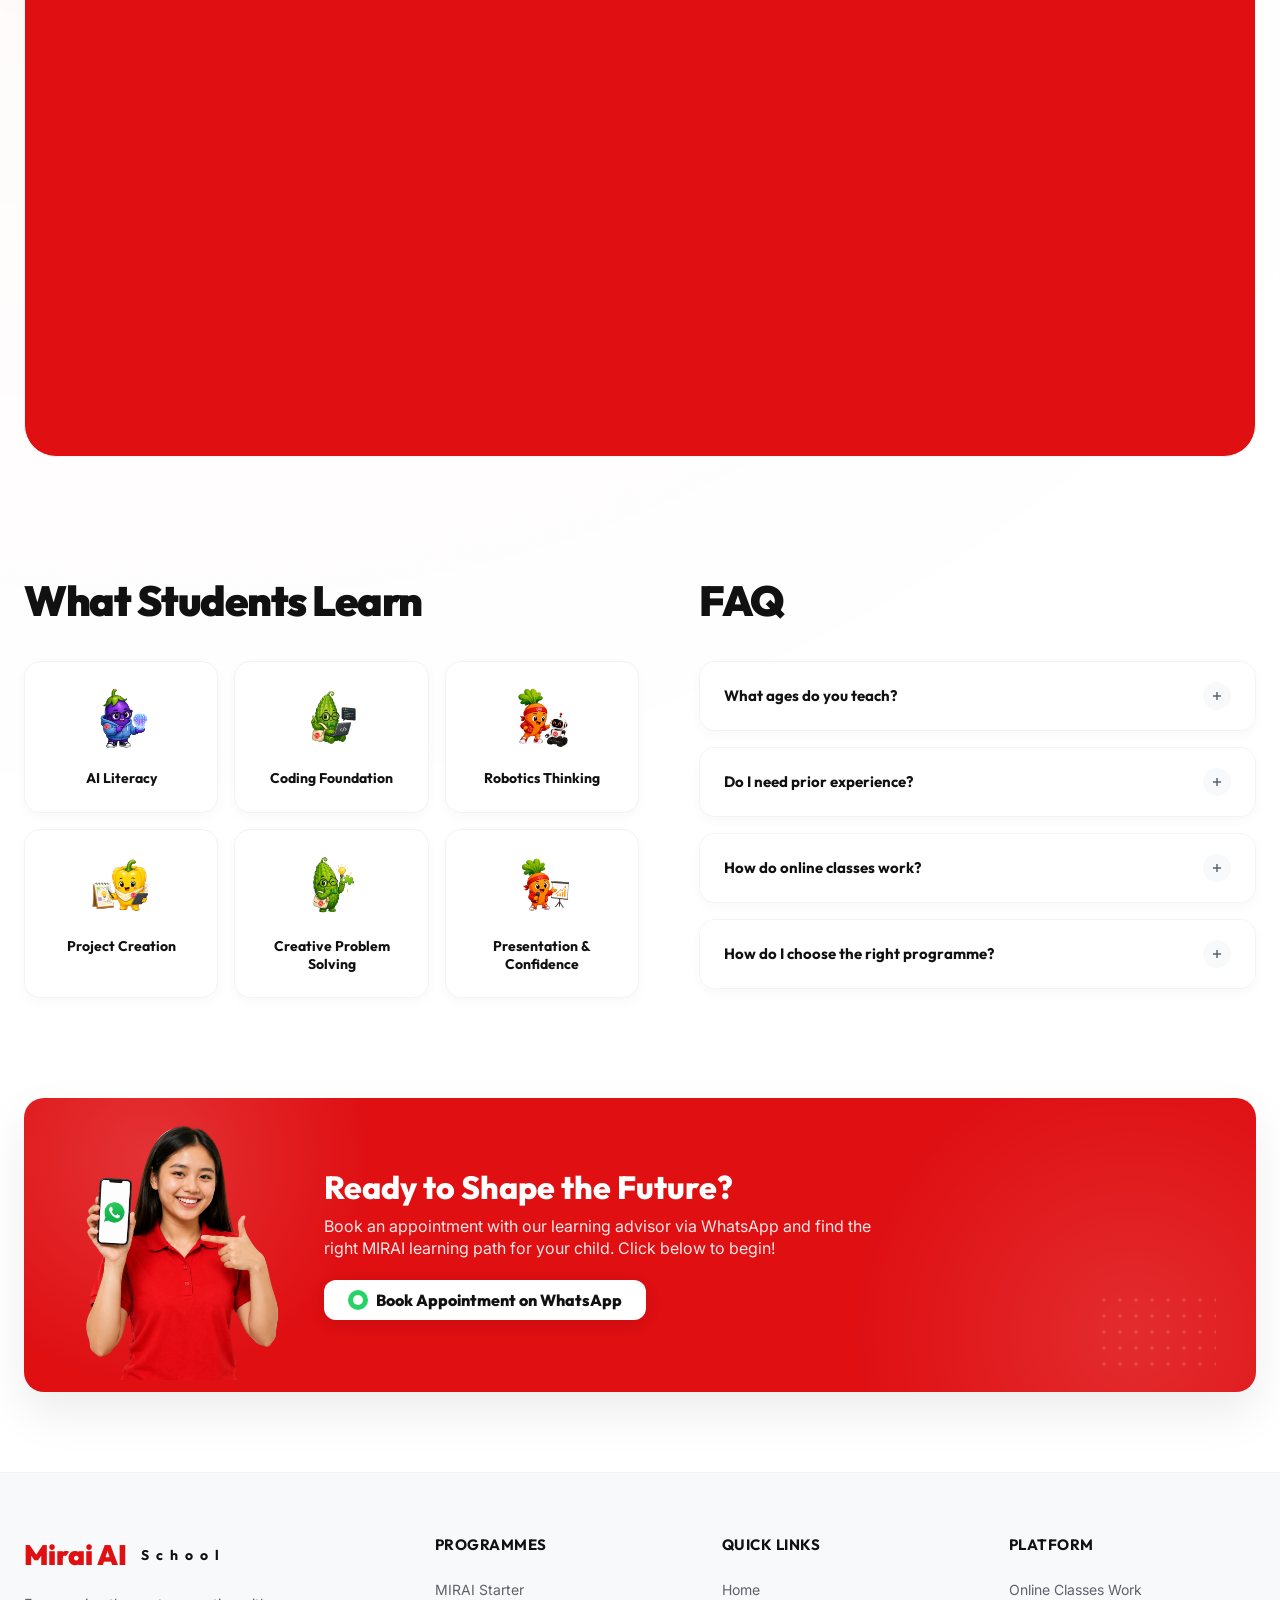
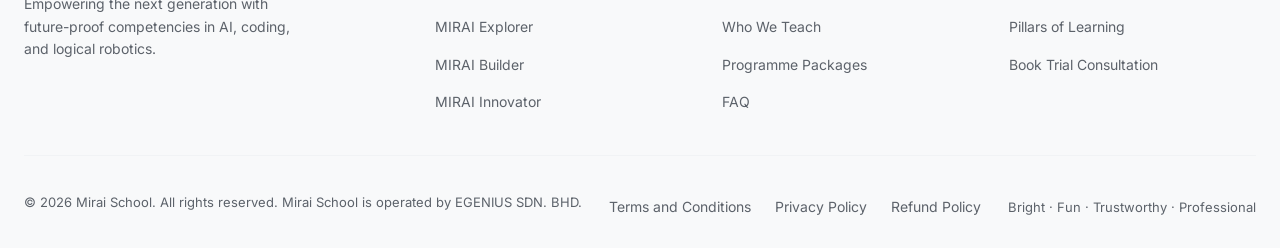
==== commit 01725485: "Refine programme package layout and remove testimonials section" ====
--- a/index.html
+++ b/index.html
@@ -312,74 +312,7 @@
         </div>
       </section>
 
-      <!-- Clients Love Me (Testimonials) -->
-      <section id="testimonials" class="testimonials-section">
-        <div class="container testimonials-grid">
-          
-          <!-- Left Column: Sticky Content -->
-          <div class="testi-left animate-on-scroll anim-fade-up">
-            <h2 class="section-title testi-title-override">Testimonials</h2>
-
-            <div class="testi-actions">
-              <button class="btn btn-outline" onclick="window.location.href='#programmes'">See Programmes</button>
-              <button class="btn btn-red btn-open-booking" data-package="General Consultation">Contact Now</button>
-            </div>
-          </div>
-
-          <!-- Right Column: Container for the sticky card stack -->
-          <div class="testi-right">
-            
-            <!-- Card 1 -->
-            <div class="testi-card sticky-card" style="top: 100px; --card-color: var(--green);">
-              <div class="testi-author">
-                <div class="author-img" style="background-image: url('https://images.unsplash.com/photo-1752496906365-d5c662900cc1?w=1800&auto=format&fit=crop&q=100');"></div>
-                <div class="author-info">
-                  <p class="author-name">Will Smith</p>
-                  <p class="author-title">Parent</p>
-                </div>
-              </div>
-              <div class="testi-rating">
-                <span class="rating-num">5.0</span>
-                <div class="stars" style="color: var(--yellow);">★★★★★</div>
-              </div>
-              <p class="testi-quote">"The curriculum is incredible. My child learned more about robotics in a month than in a whole year of standard school computer classes."</p>
-            </div>
-
-            <!-- Card 2 -->
-            <div class="testi-card sticky-card" style="top: 124px; --card-color: var(--orange);">
-              <div class="testi-author">
-                <div class="author-img" style="background-image: url('https://images.unsplash.com/photo-1522075469751-3a6694fb2f61?w=900&auto=format&fit=crop&q=60');"></div>
-                <div class="author-info">
-                  <p class="author-name">Ikta Sollork</p>
-                  <p class="author-title">High School Student</p>
-                </div>
-              </div>
-              <div class="testi-rating">
-                <span class="rating-num">4.7</span>
-                <div class="stars" style="color: var(--yellow);">★★★★★</div>
-              </div>
-              <p class="testi-quote">"I built my first AI model here. The tutors are amazing and actually explain things so they make sense. Highly recommended!"</p>
-            </div>
-
-            <!-- Card 3 -->
-            <div class="testi-card sticky-card" style="top: 148px; --card-color: var(--purple);">
-              <div class="testi-author">
-                <div class="author-img" style="background-image: url('https://images.unsplash.com/photo-1584308972272-9e4e7685e80f?w=900&auto=format&fit=crop&q=60');"></div>
-                <div class="author-info">
-                  <p class="author-name">Alex Johnson</p>
-                  <p class="author-title">Parent</p>
-                </div>
-              </div>
-              <div class="testi-rating">
-                <span class="rating-num">4.9</span>
-                <div class="stars" style="color: var(--yellow);">★★★★★</div>
-              </div>
-              <p class="testi-quote">"A truly transformative learning environment. The focus on logical thinking and physical computing sets Mirai School apart."</p>
-            </div>
-
-          </div>
-        </div>
-      </section>
+
 
       <!-- Programme Packages -->
       <section id="programmes">
@@ -407,32 +340,15 @@
               </div>
 
 
-              <div class="package-details" style="display: flex; flex-direction: column; flex-grow: 1; padding-top: 15px;">
-                <p style="font-size: 13px; font-weight: 600; color: #1b2519; margin-bottom: 12px; line-height: 1.4;">
-                  Perfect for young beginners taking their first step into Robotics learning.
-                </p>
-                <div class="feature-list" style="margin-bottom: 15px; display: flex; flex-direction: column; gap: 8px;">
-                  <div class="feature-item" style="padding: 0; margin-bottom: 0; gap: 8px;">
-                    <div class="feature-icon" style="font-size: 16px; margin-top: -2px;">✔</div>
-                    <div class="feature-text"><h3 style="font-size: 13px;">2 Robotics Zoom Classes Monthly</h3></div>
-                  </div>
-                  <div class="feature-item" style="padding: 0; margin-bottom: 0; gap: 8px;">
-                    <div class="feature-icon" style="font-size: 16px; margin-top: -2px;">✔</div>
-                    <div class="feature-text"><h3 style="font-size: 13px;">2 Recording Classes Monthly</h3></div>
-                  </div>
-                  <div class="feature-item" style="padding: 0; margin-bottom: 0; gap: 8px;">
-                    <div class="feature-icon" style="font-size: 16px; margin-top: -2px;">✔</div>
-                    <div class="feature-text"><h3 style="font-size: 13px;">Learn basic logic, block coding and simple robotics concepts</h3></div>
-                  </div>
-                  <div class="feature-item" style="padding: 0; margin-bottom: 0; gap: 8px;">
-                    <div class="feature-icon" style="font-size: 16px; margin-top: -2px;">✔</div>
-                    <div class="feature-text"><h3 style="font-size: 13px;">Build confidence through fun guided activities</h3></div>
-                  </div>
-                </div>
-                <div style="background: rgba(16, 185, 129, 0.1); border-radius: 8px; padding: 10px; margin-top: auto;">
-                  <p style="font-size: 12px; color: #1b2519; margin: 0; line-height: 1.4;">
-                    <strong style="color: #10b981;">Best for:</strong> Beginners who need a simple and friendly starting point.
-                  </p>
+              <div class="package-content">
+                <p class="pkg-intro">Perfect for young beginners taking their first step into Robotics learning.</p>
+                <ul class="pkg-features">
+                  <li><i class="pkg-check"></i>2 Robotics Zoom Classes Monthly</li>
+                  <li><i class="pkg-check"></i>Learn basic logic, block coding and simple robotics concepts</li>
+                  <li><i class="pkg-check"></i>Build confidence through fun guided activities</li>
+                </ul>
+                <div class="pkg-best-for">
+                  <strong>Best for:</strong> Beginners who need a simple and friendly starting point.
                 </div>
               </div>
 
@@ -458,32 +374,16 @@
               </div>
 
 
-              <div class="package-details" style="display: flex; flex-direction: column; flex-grow: 1; padding-top: 15px;">
-                <p style="font-size: 13px; font-weight: 600; color: #1b2519; margin-bottom: 12px; line-height: 1.4;">
-                  For learners ready to explore both Robotics and AI Coding in one pathway.
-                </p>
-                <div class="feature-list" style="margin-bottom: 15px; display: flex; flex-direction: column; gap: 8px;">
-                  <div class="feature-item" style="padding: 0; margin-bottom: 0; gap: 8px;">
-                    <div class="feature-icon" style="font-size: 16px; margin-top: -2px;">✔</div>
-                    <div class="feature-text"><h3 style="font-size: 13px;">2 Robotics Zoom Classes Monthly</h3></div>
-                  </div>
-                  <div class="feature-item" style="padding: 0; margin-bottom: 0; gap: 8px;">
-                    <div class="feature-icon" style="font-size: 16px; margin-top: -2px;">✔</div>
-                    <div class="feature-text"><h3 style="font-size: 13px;">2 AI Coding Zoom Classes Monthly</h3></div>
-                  </div>
-                  <div class="feature-item" style="padding: 0; margin-bottom: 0; gap: 8px;">
-                    <div class="feature-icon" style="font-size: 16px; margin-top: -2px;">✔</div>
-                    <div class="feature-text"><h3 style="font-size: 13px;">Explore coding logic, digital creation and robotics thinking</h3></div>
-                  </div>
-                  <div class="feature-item" style="padding: 0; margin-bottom: 0; gap: 8px;">
-                    <div class="feature-icon" style="font-size: 16px; margin-top: -2px;">✔</div>
-                    <div class="feature-text"><h3 style="font-size: 13px;">Complete guided mini projects every month</h3></div>
-                  </div>
-                </div>
-                <div style="background: rgba(16, 185, 129, 0.1); border-radius: 8px; padding: 10px; margin-top: auto;">
-                  <p style="font-size: 12px; color: #1b2519; margin: 0; line-height: 1.4;">
-                    <strong style="color: #10b981;">Best for:</strong> Learners who want to discover both AI Coding and Robotics.
-                  </p>
+              <div class="package-content">
+                <p class="pkg-intro">For learners ready to explore both Robotics and AI Coding in one pathway.</p>
+                <ul class="pkg-features">
+                  <li><i class="pkg-check"></i>2 Robotics Zoom Classes Monthly</li>
+                  <li><i class="pkg-check"></i>2 AI Coding Zoom Classes Monthly</li>
+                  <li><i class="pkg-check"></i>Explore coding logic, digital creation and robotics thinking</li>
+                  <li><i class="pkg-check"></i>Complete guided mini projects every month</li>
+                </ul>
+                <div class="pkg-best-for">
+                  <strong>Best for:</strong> Learners who want to discover both AI Coding and Robotics.
                 </div>
               </div>
 
@@ -506,36 +406,28 @@
               </div>
 
 
-              <div class="package-details" style="display: flex; flex-direction: column; flex-grow: 1; padding-top: 15px;">
-                <p style="font-size: 13px; font-weight: 600; color: #1b2519; margin-bottom: 12px; line-height: 1.4;">
-                  For learners who want to focus deeper and build stronger project skills.
-                </p>
-                <p style="font-size: 12px; color: #566252; margin-bottom: 8px; font-weight: 600;">Choose one learning track:</p>
-                <div class="feature-list" style="margin-bottom: 15px; display: flex; flex-direction: column; gap: 6px;">
-                  <div style="font-size: 13px; font-weight: bold; color: #10b981; margin-bottom: 2px;">Robotics Track</div>
-                  <div class="feature-item" style="padding: 0; margin-bottom: 0; gap: 8px;">
-                    <div class="feature-icon" style="font-size: 16px; margin-top: -2px;">✔</div>
-                    <div class="feature-text"><h3 style="font-size: 13px;">4 Robotics Zoom Classes Monthly</h3></div>
-                  </div>
-                  <div class="feature-item" style="padding: 0; margin-bottom: 6px; gap: 8px;">
-                    <div class="feature-icon" style="font-size: 16px; margin-top: -2px;">✔</div>
-                    <div class="feature-text"><h3 style="font-size: 13px;">Learn robot logic, movement, missions and problem-solving</h3></div>
-                  </div>
-
-                  <div style="font-size: 13px; font-weight: bold; color: #10b981; margin-bottom: 2px; margin-top: 4px;">AI Coding Track</div>
-                  <div class="feature-item" style="padding: 0; margin-bottom: 0; gap: 8px;">
-                    <div class="feature-icon" style="font-size: 16px; margin-top: -2px;">✔</div>
-                    <div class="feature-text"><h3 style="font-size: 13px;">4 AI Coding Zoom Classes Monthly</h3></div>
-                  </div>
-                  <div class="feature-item" style="padding: 0; margin-bottom: 0; gap: 8px;">
-                    <div class="feature-icon" style="font-size: 16px; margin-top: -2px;">✔</div>
-                    <div class="feature-text"><h3 style="font-size: 13px;">Learn coding logic, AI tools and digital project creation</h3></div>
-                  </div>
-                </div>
-                <div style="background: rgba(16, 185, 129, 0.1); border-radius: 8px; padding: 10px; margin-top: auto;">
-                  <p style="font-size: 12px; color: #1b2519; margin: 0; line-height: 1.4;">
-                    <strong style="color: #10b981;">Best for:</strong> Learners who want to focus on one skill area and progress faster.
-                  </p>
+              <div class="package-content">
+                <p class="pkg-intro">For learners who want to focus deeper and build stronger project skills.</p>
+                <p class="pkg-track-label">Choose one learning track:</p>
+                
+                <div class="pkg-track">
+                  <div class="track-title">Robotics Track</div>
+                  <ul class="pkg-features">
+                    <li><i class="pkg-check"></i>4 Robotics Zoom Classes Monthly</li>
+                    <li><i class="pkg-check"></i>Learn robot logic, movement, missions and problem-solving</li>
+                  </ul>
+                </div>
+
+                <div class="pkg-track">
+                  <div class="track-title">AI Coding Track</div>
+                  <ul class="pkg-features">
+                    <li><i class="pkg-check"></i>4 AI Coding Zoom Classes Monthly</li>
+                    <li><i class="pkg-check"></i>Learn coding logic, AI tools and digital project creation</li>
+                  </ul>
+                </div>
+
+                <div class="pkg-best-for">
+                  <strong>Best for:</strong> Learners who want to focus on one skill area and progress faster.
                 </div>
               </div>
 
@@ -558,32 +450,16 @@
               </div>
 
 
-              <div class="package-details" style="display: flex; flex-direction: column; flex-grow: 1; padding-top: 15px;">
-                <p style="font-size: 13px; font-weight: 600; color: #1b2519; margin-bottom: 12px; line-height: 1.4;">
-                  The complete pathway for learners who want to grow in both AI Coding and Robotics.
-                </p>
-                <div class="feature-list" style="margin-bottom: 15px; display: flex; flex-direction: column; gap: 8px;">
-                  <div class="feature-item" style="padding: 0; margin-bottom: 0; gap: 8px;">
-                    <div class="feature-icon" style="font-size: 16px; margin-top: -2px;">✔</div>
-                    <div class="feature-text"><h3 style="font-size: 13px;">4 Robotics Zoom Classes Monthly</h3></div>
-                  </div>
-                  <div class="feature-item" style="padding: 0; margin-bottom: 0; gap: 8px;">
-                    <div class="feature-icon" style="font-size: 16px; margin-top: -2px;">✔</div>
-                    <div class="feature-text"><h3 style="font-size: 13px;">4 AI Coding Zoom Classes Monthly</h3></div>
-                  </div>
-                  <div class="feature-item" style="padding: 0; margin-bottom: 0; gap: 8px;">
-                    <div class="feature-icon" style="font-size: 16px; margin-top: -2px;">✔</div>
-                    <div class="feature-text"><h3 style="font-size: 13px;">Build stronger logic, creativity and technology confidence</h3></div>
-                  </div>
-                  <div class="feature-item" style="padding: 0; margin-bottom: 0; gap: 8px;">
-                    <div class="feature-icon" style="font-size: 16px; margin-top: -2px;">✔</div>
-                    <div class="feature-text"><h3 style="font-size: 13px;">Complete more advanced projects with guided support</h3></div>
-                  </div>
-                </div>
-                <div style="background: rgba(16, 185, 129, 0.1); border-radius: 8px; padding: 10px; margin-top: auto;">
-                  <p style="font-size: 12px; color: #1b2519; margin: 0; line-height: 1.4;">
-                    <strong style="color: #10b981;">Best for:</strong> Committed learners who want a complete future-skills learning experience.
-                  </p>
+              <div class="package-content">
+                <p class="pkg-intro">The complete pathway for learners who want to grow in both AI Coding and Robotics.</p>
+                <ul class="pkg-features">
+                  <li><i class="pkg-check"></i>4 Robotics Zoom Classes Monthly</li>
+                  <li><i class="pkg-check"></i>4 AI Coding Zoom Classes Monthly</li>
+                  <li><i class="pkg-check"></i>Build stronger logic, creativity and technology confidence</li>
+                  <li><i class="pkg-check"></i>Complete more advanced projects with guided support</li>
+                </ul>
+                <div class="pkg-best-for">
+                  <strong>Best for:</strong> Committed learners who want a complete future-skills learning experience.
                 </div>
               </div>
 
--- a/style.css
+++ b/style.css
@@ -76,6 +76,30 @@
 .mobile-br {
   display: none;
 }
+.package-content {
+  background: rgba(255, 255, 255, 0.75);
+  border: 1px solid rgba(16, 185, 129, 0.15);
+  border-radius: 12px;
+  padding: 15px 10px;
+  margin: 0 5px 10px 5px;
+  display: flex;
+  flex-direction: column;
+  flex-grow: 1;
+  text-align: left;
+  box-shadow: 0 4px 15px rgba(0,0,0,0.03);
+}
+.pkg-intro { font-size: 12.5px; font-weight: 700; color: #2b3629; line-height: 1.5; margin-bottom: 18px; border-bottom: 1px dashed rgba(0,0,0,0.1); padding-bottom: 16px; padding-left: 10px; padding-right: 10px; text-align: left; }
+.pkg-features { list-style: none; padding: 0 10px; margin: 0 0 24px 0; display: flex; flex-direction: column; gap: 14px; text-align: left; }
+.pkg-features li { display: flex; align-items: flex-start; justify-content: flex-start; flex-direction: row; font-size: 12px; color: #4a5548; line-height: 1.45; gap: 12px; text-align: left; }
+.pkg-check { display: inline-block; width: 18px; height: 18px; min-width: 18px; background-color: #10b981; border-radius: 50%; position: relative; margin-top: 1px; box-shadow: 0 2px 4px rgba(16, 185, 129, 0.2); }
+.pkg-check::after { content: ''; position: absolute; left: 6px; top: 3.5px; width: 4px; height: 8px; border: solid white; border-width: 0 2px 2px 0; transform: rotate(45deg); }
+.pkg-best-for { margin-top: auto; background: rgba(255,255,255,0.9); border: 1px solid rgba(16, 185, 129, 0.2); border-left: 4px solid #10b981; border-radius: 8px; padding: 14px 15px; margin-left: 10px; margin-right: 10px; font-size: 11.5px; color: #3b4639; line-height: 1.5; box-shadow: 0 4px 12px rgba(0,0,0,0.02); text-align: left; }
+.pkg-best-for strong { color: #10b981; font-weight: 800; display: block; margin-bottom: 4px; }
+.pkg-track-label { font-size: 10px; text-transform: uppercase; letter-spacing: 0.5px; color: #7a8a76; font-weight: 700; margin-bottom: 12px; text-align: left; padding: 0 10px; }
+.pkg-track { background: rgba(255,255,255,0.9); border: 1px solid rgba(0,0,0,0.05); border-radius: 10px; padding: 16px 15px; margin-bottom: 16px; margin-left: 10px; margin-right: 10px; text-align: left; }
+.pkg-track .track-title { font-size: 12.5px; font-weight: 800; color: #10b981; margin-bottom: 12px; display: flex; align-items: center; justify-content: flex-start; flex-direction: row; gap: 8px; }
+.pkg-track .track-title::before { content: ''; display: inline-block; width: 6px; height: 6px; background-color: #10b981; border-radius: 50%; }
+.pkg-track .pkg-features { margin-bottom: 0; padding: 0; }
 .desktop-br {
   display: block;
 }
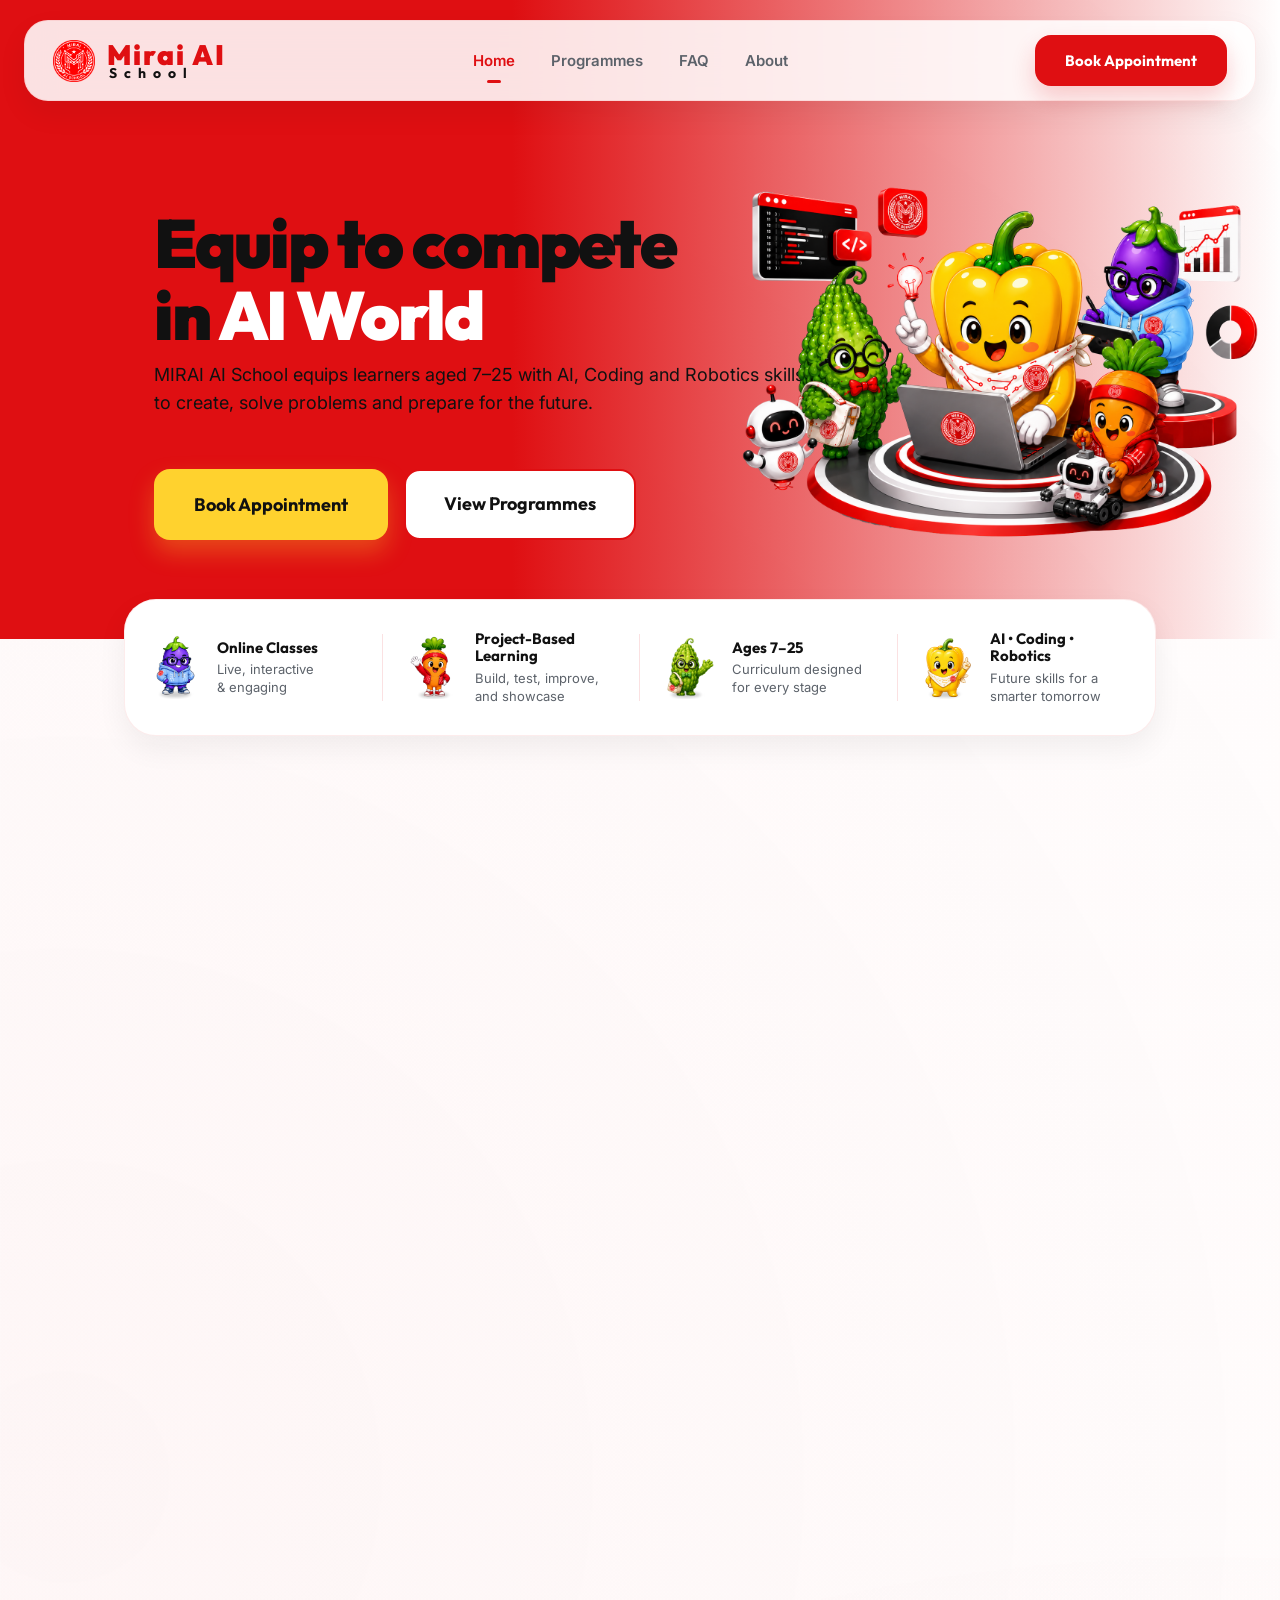
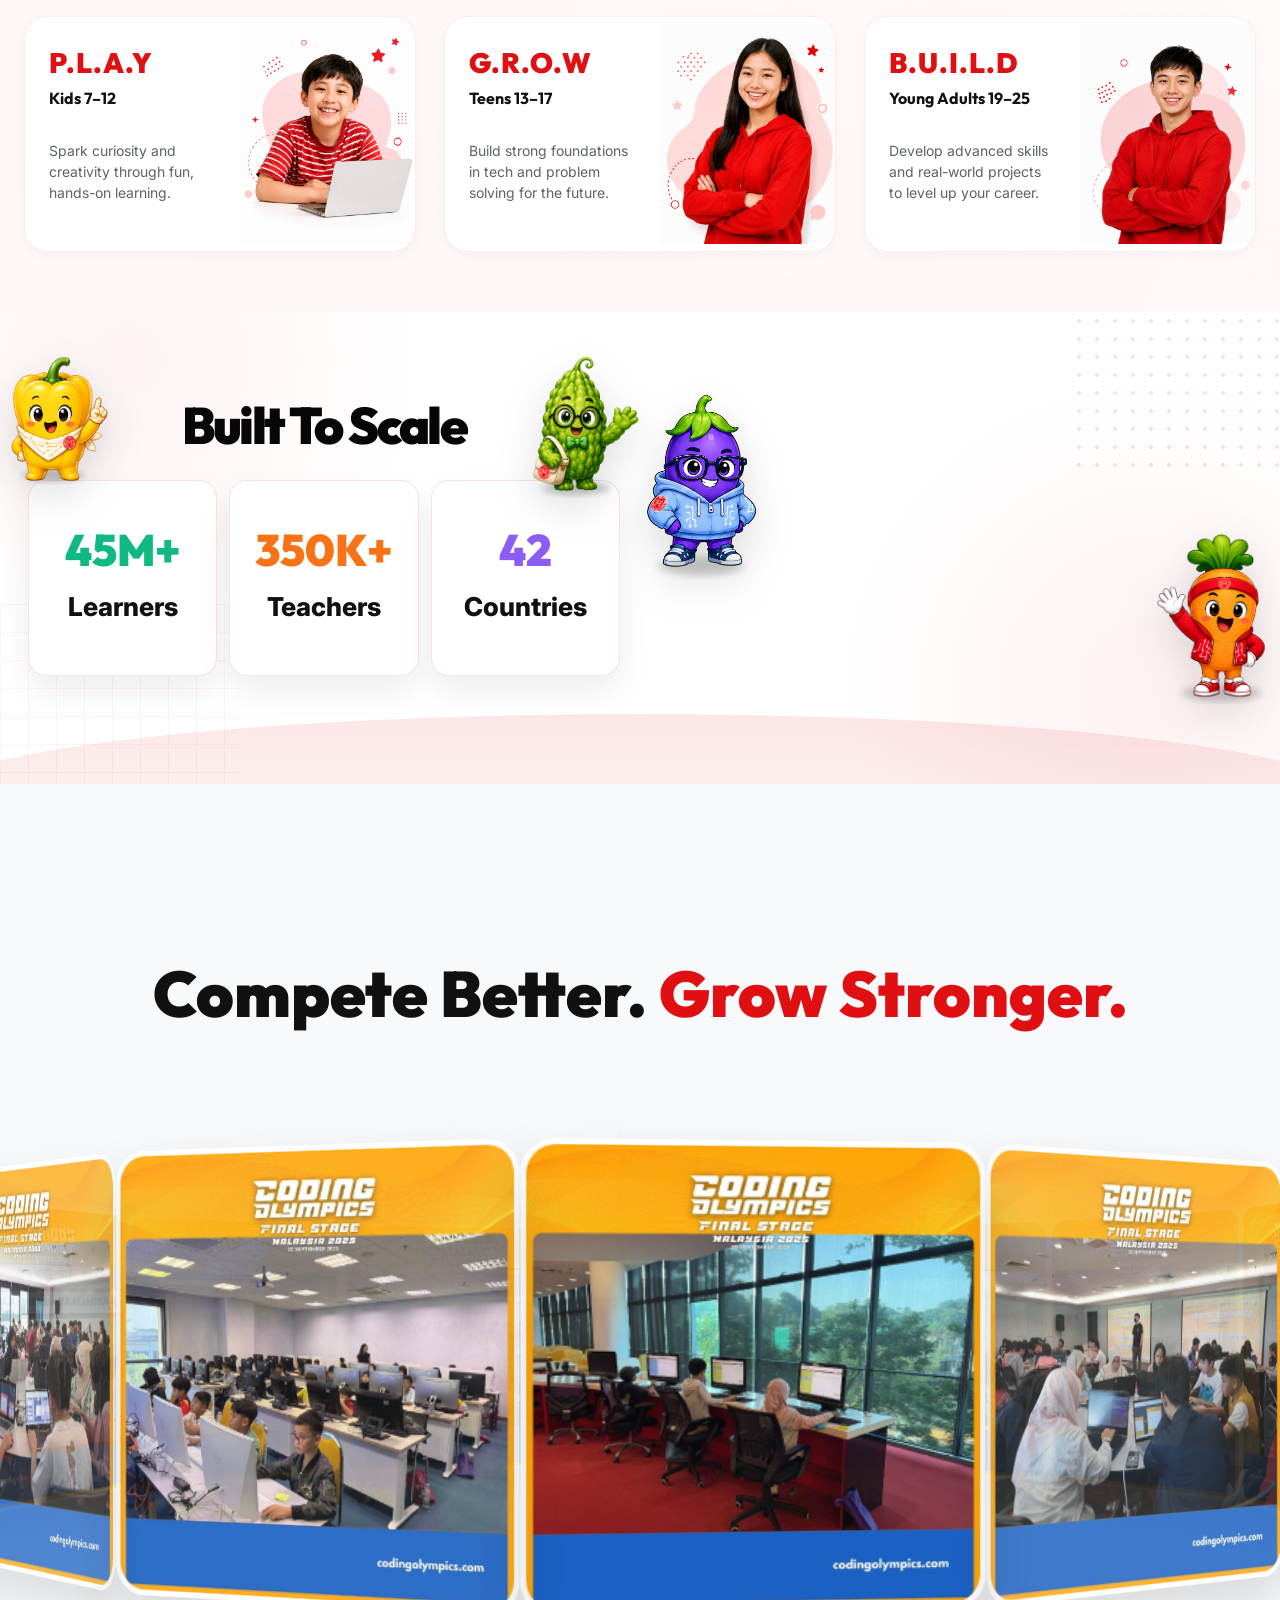
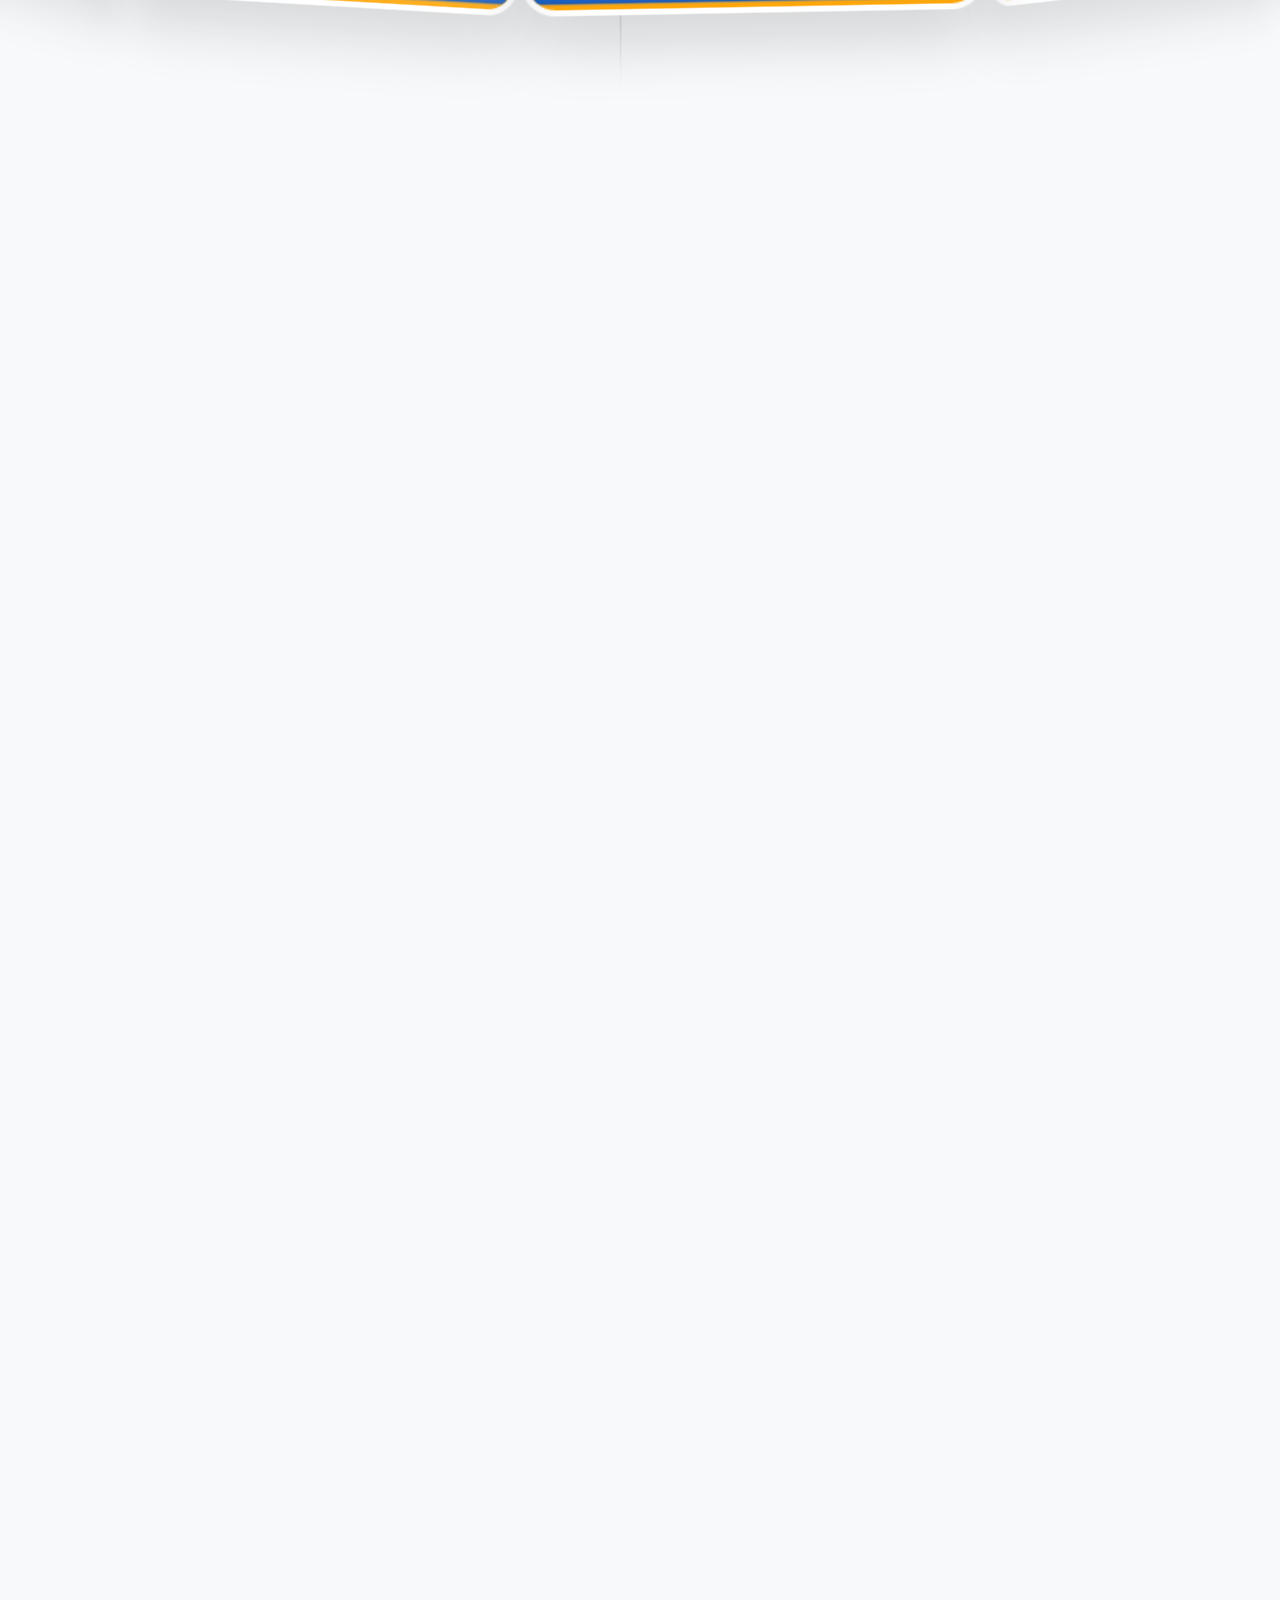
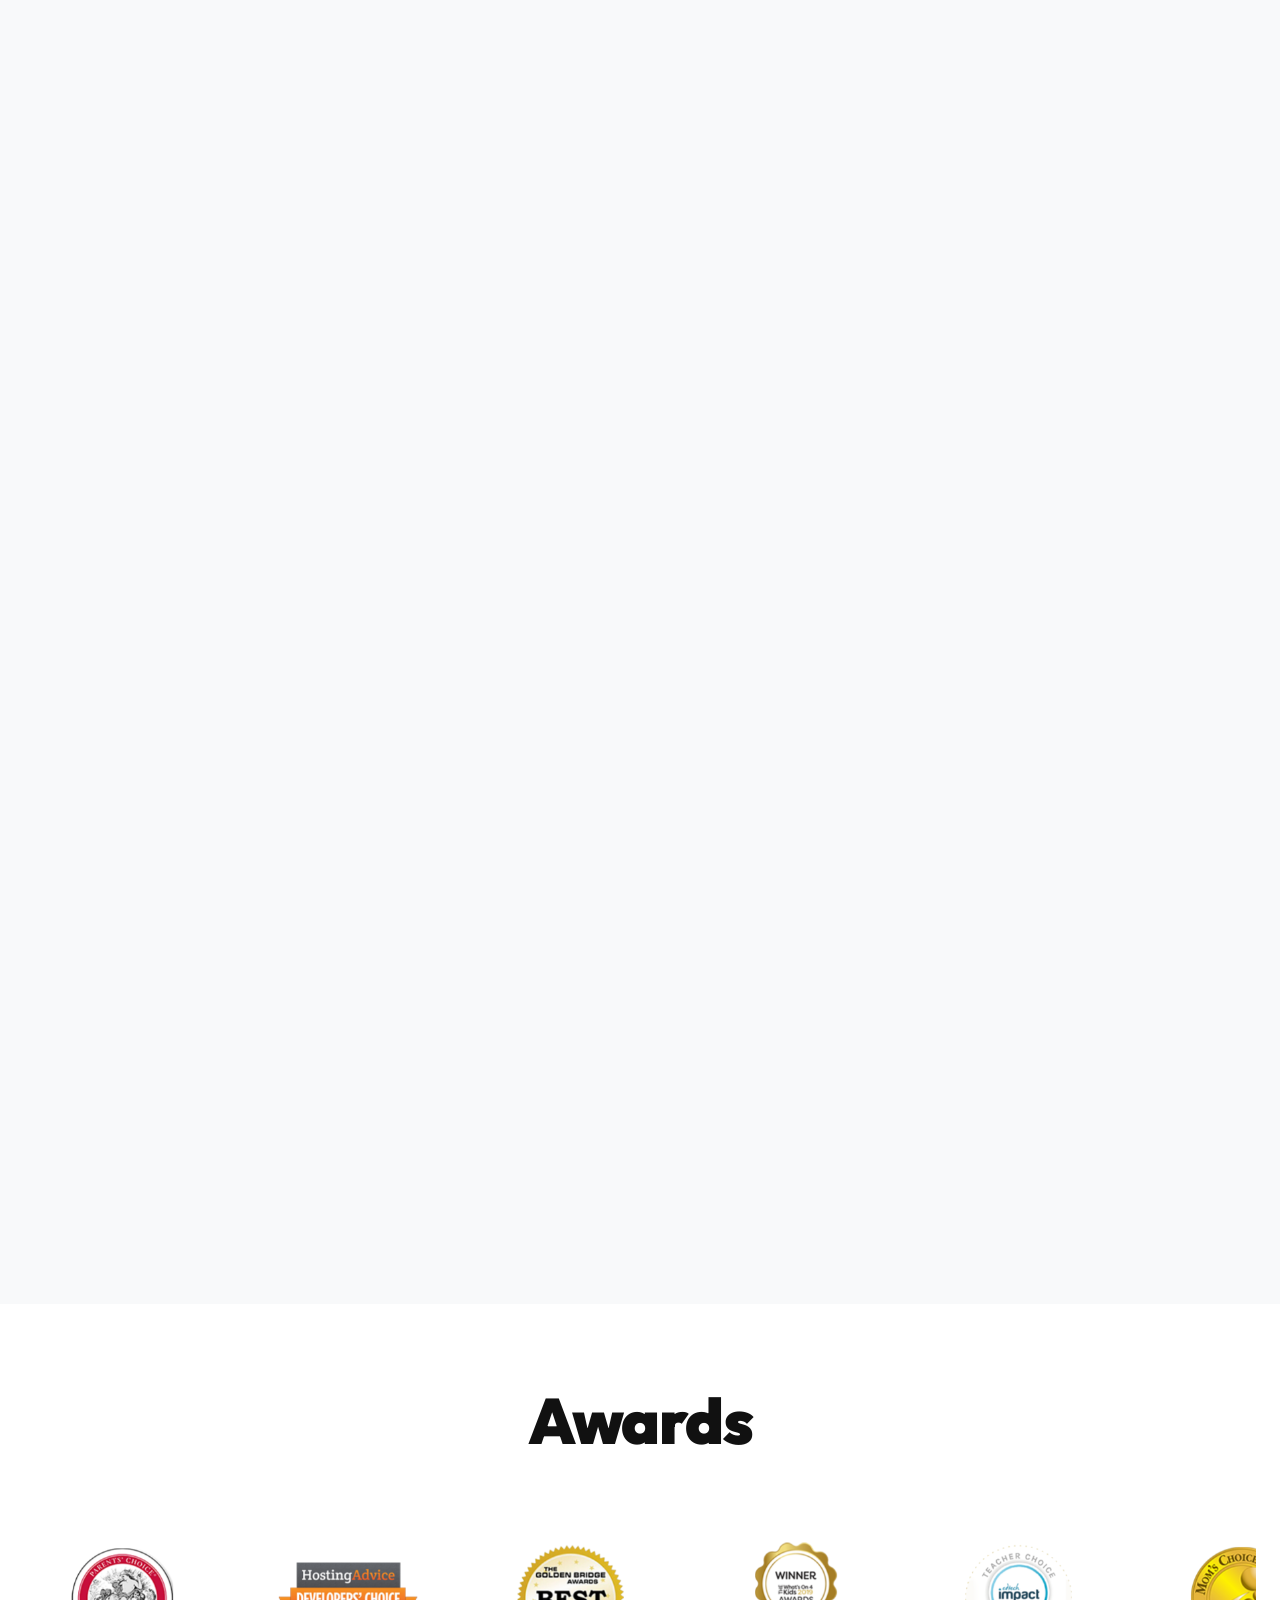
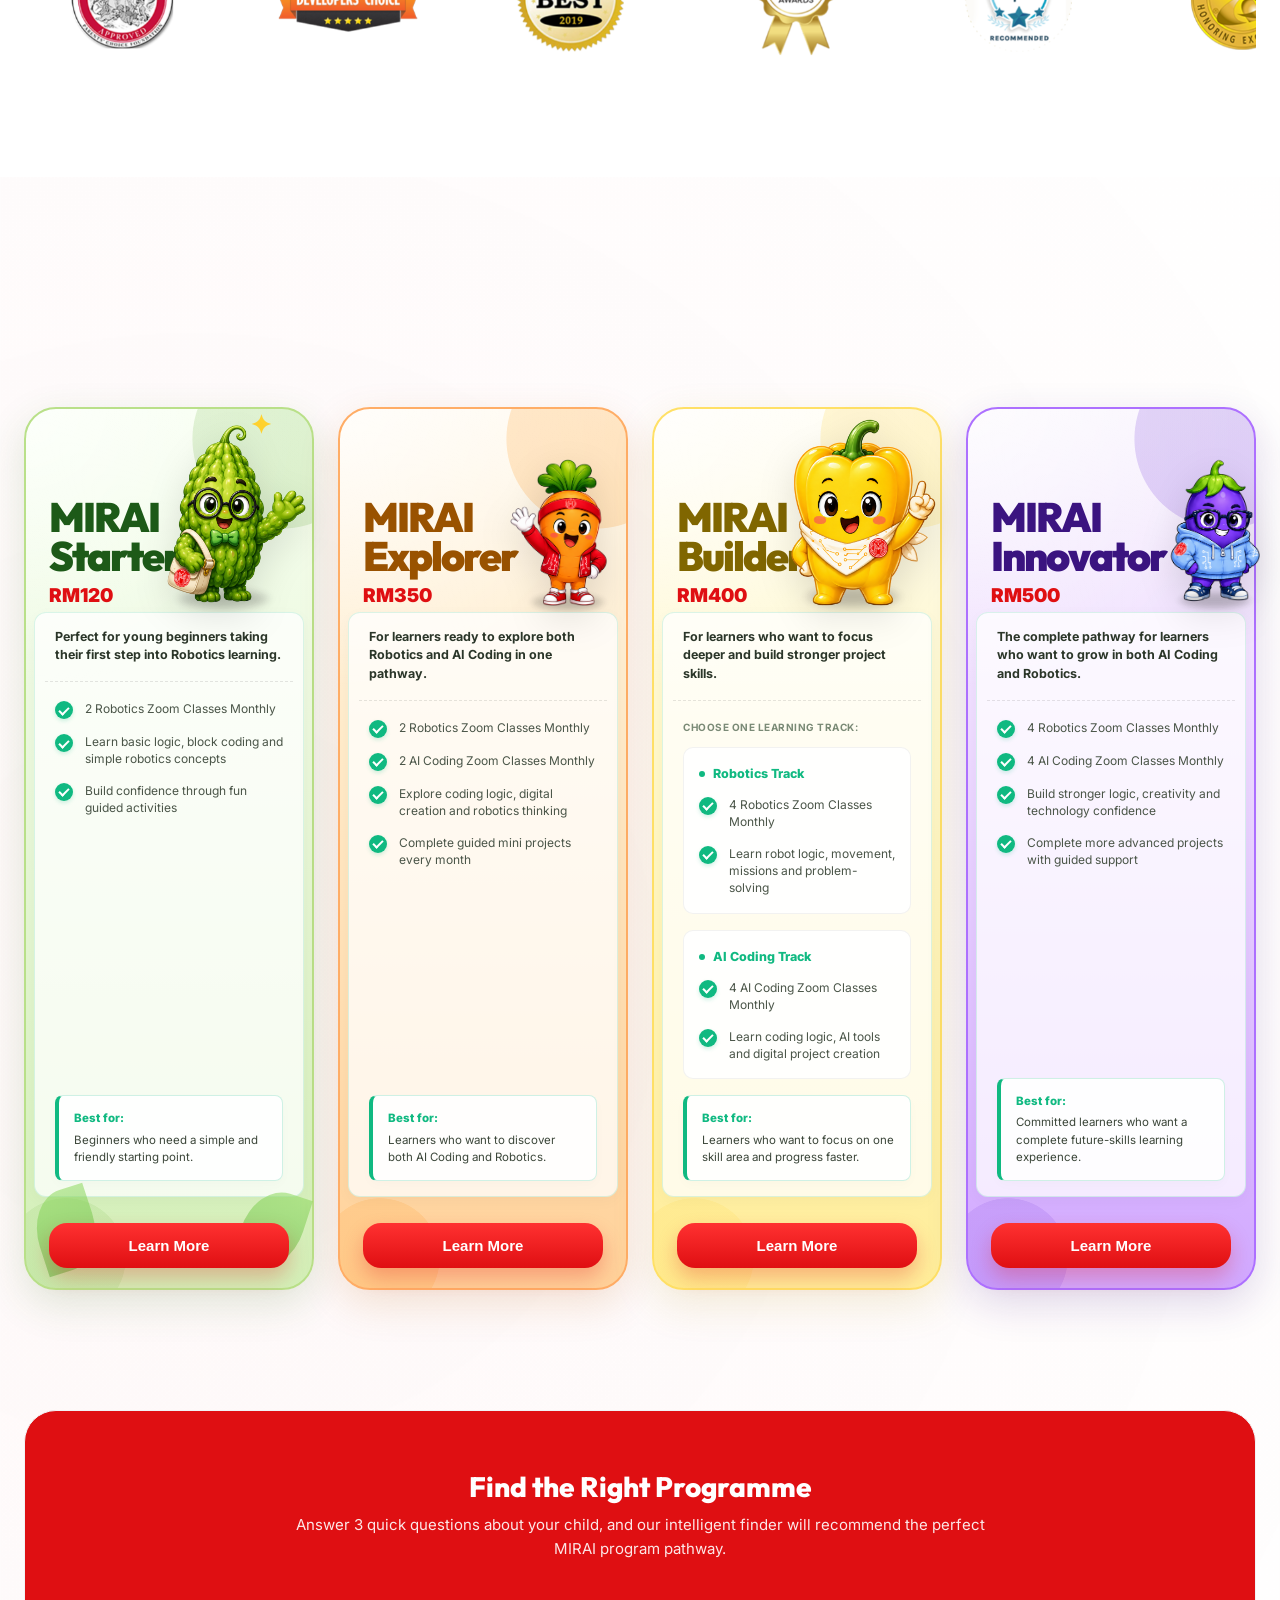
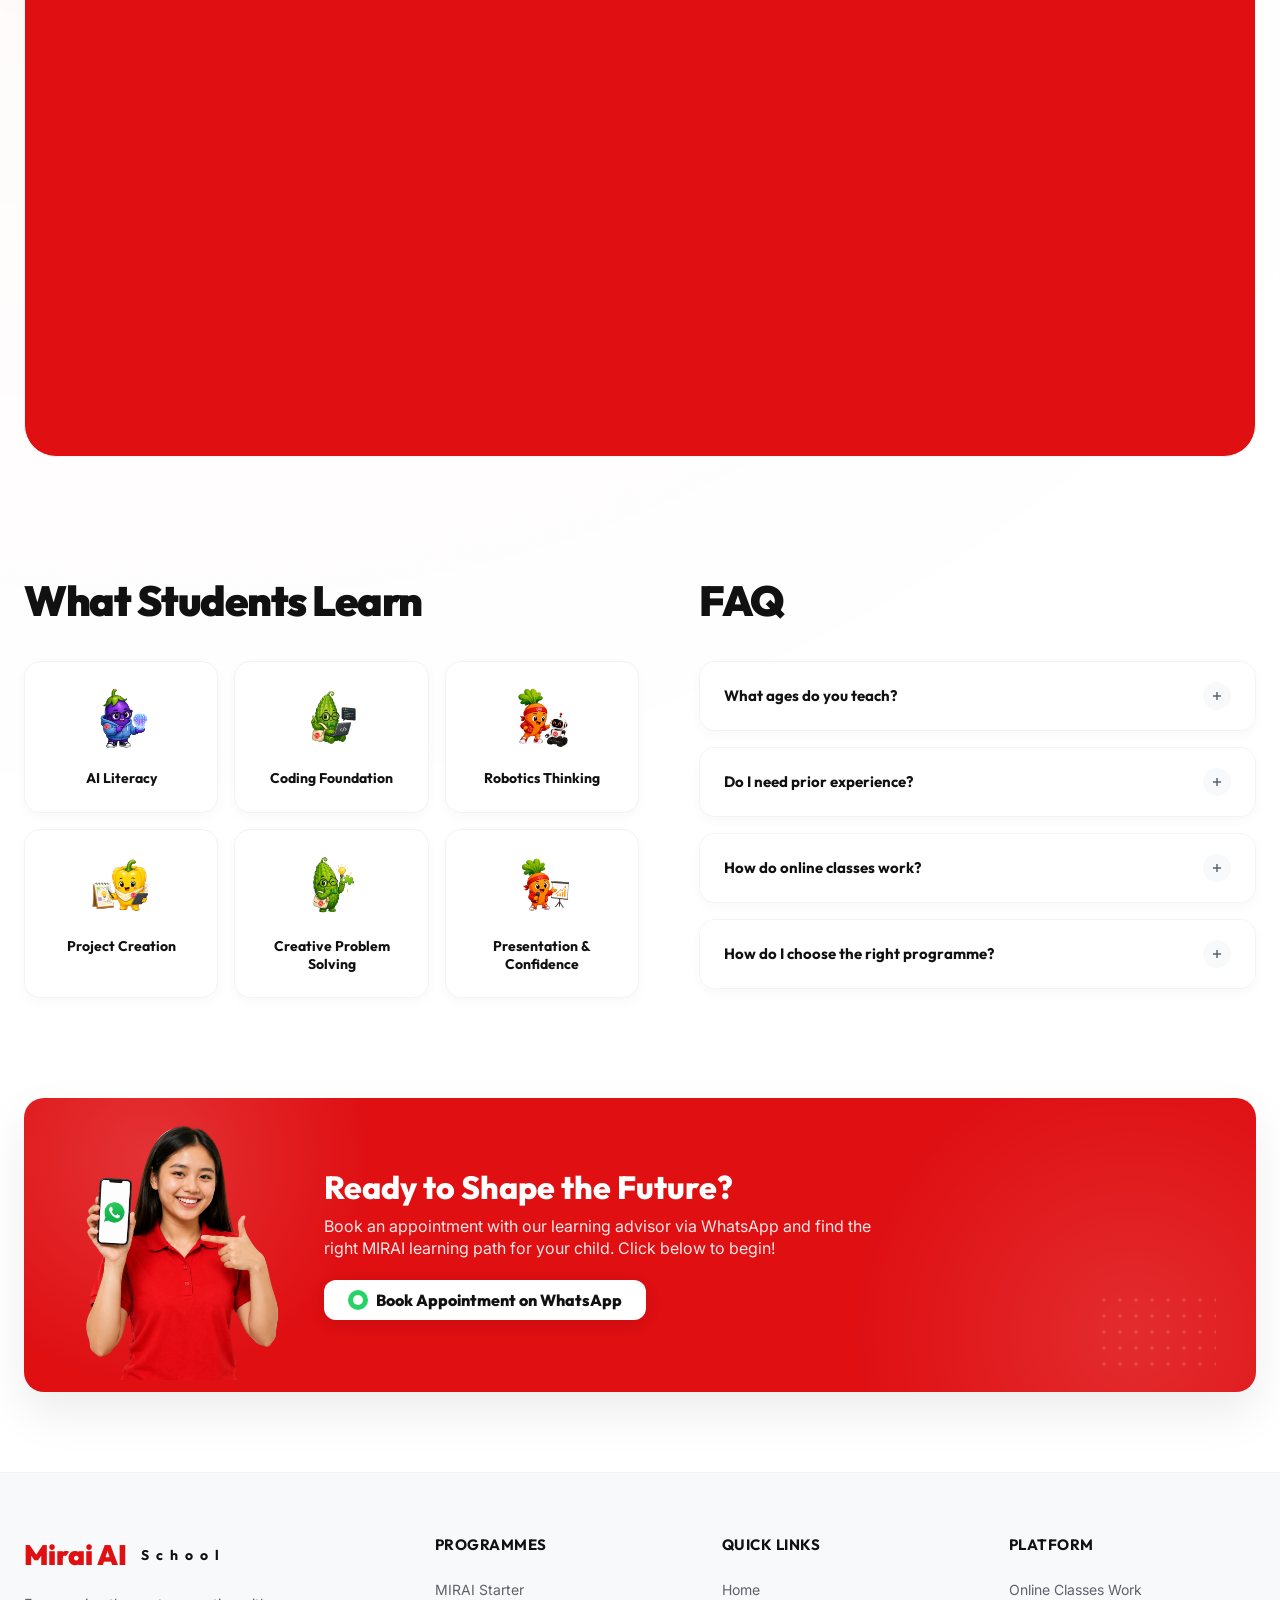
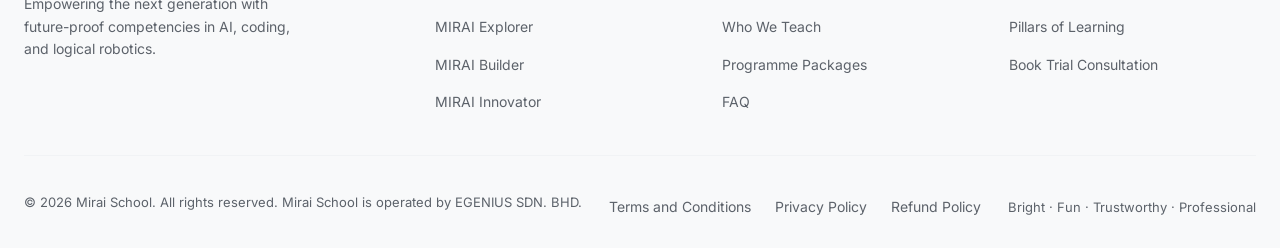
==== commit e62f1e5d: "Fix globe flag sticker positioning bug using JS checks" ====
--- a/index.html
+++ b/index.html
@@ -987,37 +987,43 @@
 
       const container = canvas.parentElement;
 
-      // Create sticker elements dynamically
-      markers.forEach((m, i) => {
-        const idSafe = m.id.replace(/\s+/g, '-');
-        const div = document.createElement("div");
-        div.className = "cobe-sticker";
-        div.id = `sticker-${idSafe}`;
-        
-        const img = document.createElement("img");
-        img.src = `assets/flags/${m.id}.png`;
-        img.alt = `${m.id} flag`;
-        img.style.width = "33px";
-        img.style.height = "33px";
-        img.style.borderRadius = "50%";
-        img.style.border = "2px solid white";
-        img.style.objectFit = "cover";
-        img.style.boxShadow = "0 2px 4px rgba(0,0,0,0.2)";
-        div.appendChild(img);
-        
-        // Setup initial styles
-        Object.assign(div.style, {
-          positionAnchor: `--cobe-${idSafe}`,
-          bottom: "anchor(top)",
-          left: "anchor(center)",
-          translate: "-50% 0",
-          transform: `rotate(${[-8, 6, -4, 10][i % 4]}deg)`,
-          filter: "drop-shadow(0 4px 6px rgba(0,0,0,0.3))",
-          opacity: `var(--cobe-visible-${idSafe}, 0)`,
+      const isMobile = window.innerWidth <= 768;
+      const supportsAnchor = CSS.supports ? (CSS.supports('position-anchor', '--test') || CSS.supports('bottom', 'anchor(top)')) : false;
+
+      // Only inject CSS anchor stickers on supported desktop browsers to prevent floating bug
+      if (!isMobile && supportsAnchor) {
+        // Create sticker elements dynamically
+        markers.forEach((m, i) => {
+          const idSafe = m.id.replace(/\s+/g, '-');
+          const div = document.createElement("div");
+          div.className = "cobe-sticker";
+          div.id = `sticker-${idSafe}`;
+          
+          const img = document.createElement("img");
+          img.src = `assets/flags/${m.id}.png`;
+          img.alt = `${m.id} flag`;
+          img.style.width = "33px";
+          img.style.height = "33px";
+          img.style.borderRadius = "50%";
+          img.style.border = "2px solid white";
+          img.style.objectFit = "cover";
+          img.style.boxShadow = "0 2px 4px rgba(0,0,0,0.2)";
+          div.appendChild(img);
+          
+          // Setup initial styles
+          Object.assign(div.style, {
+            positionAnchor: `--cobe-${idSafe}`,
+            bottom: "anchor(top)",
+            left: "anchor(center)",
+            translate: "-50% 0",
+            transform: `rotate(${[-8, 6, -4, 10][i % 4]}deg)`,
+            filter: "drop-shadow(0 4px 6px rgba(0,0,0,0.3))",
+            opacity: `var(--cobe-visible-${idSafe}, 0)`,
+          });
+
+          container.appendChild(div);
         });
-
-        container.appendChild(div);
-      });
+      }
 
       let globe = null;
       let animationId = null;
--- a/style.css
+++ b/style.css
@@ -3279,3 +3279,6 @@
   box-shadow: 0 0 20px rgba(223, 15, 18, 0.5), 0 0 40px rgba(223, 15, 18, 0.3);
   transform: scale(1.02);
 }
+
+@media (max-width: 768px) { .cobe-sticker { display: none !important; } }
+@supports not (bottom: anchor(top)) { .cobe-sticker { display: none !important; } }
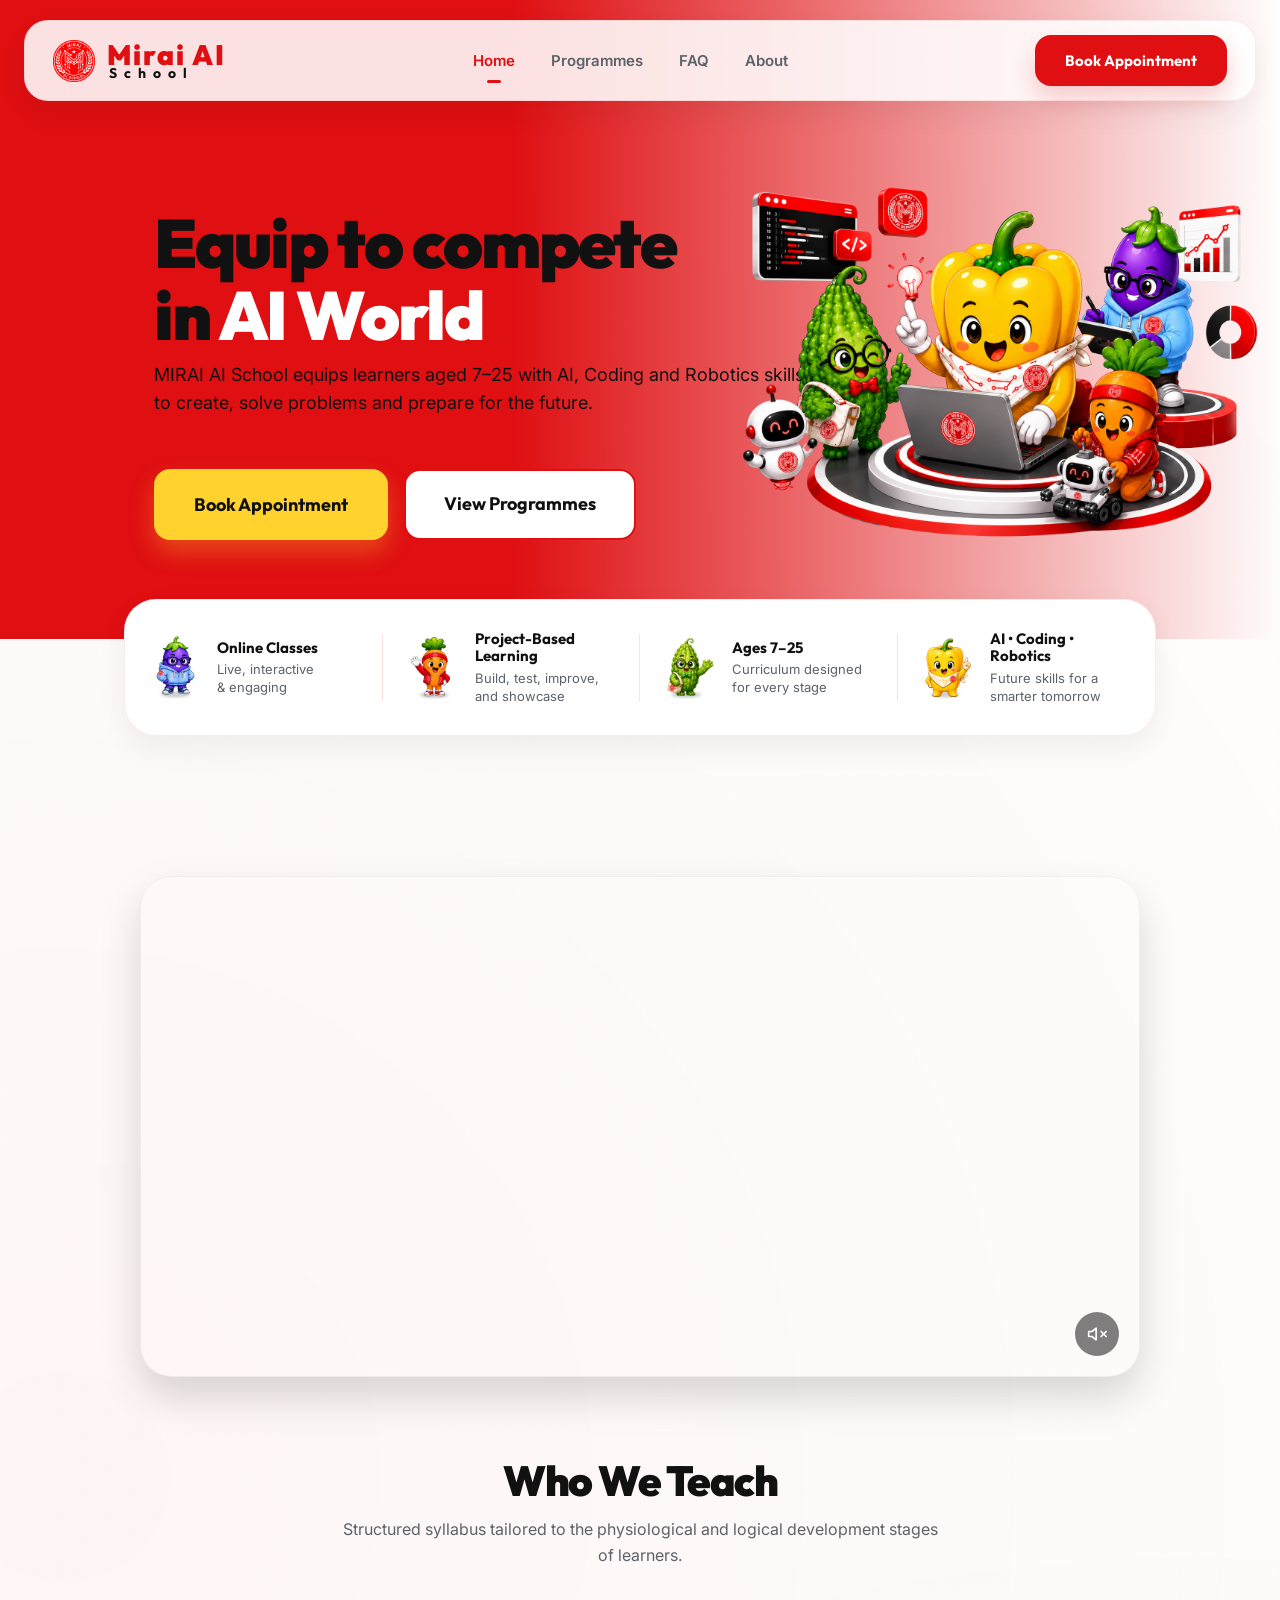
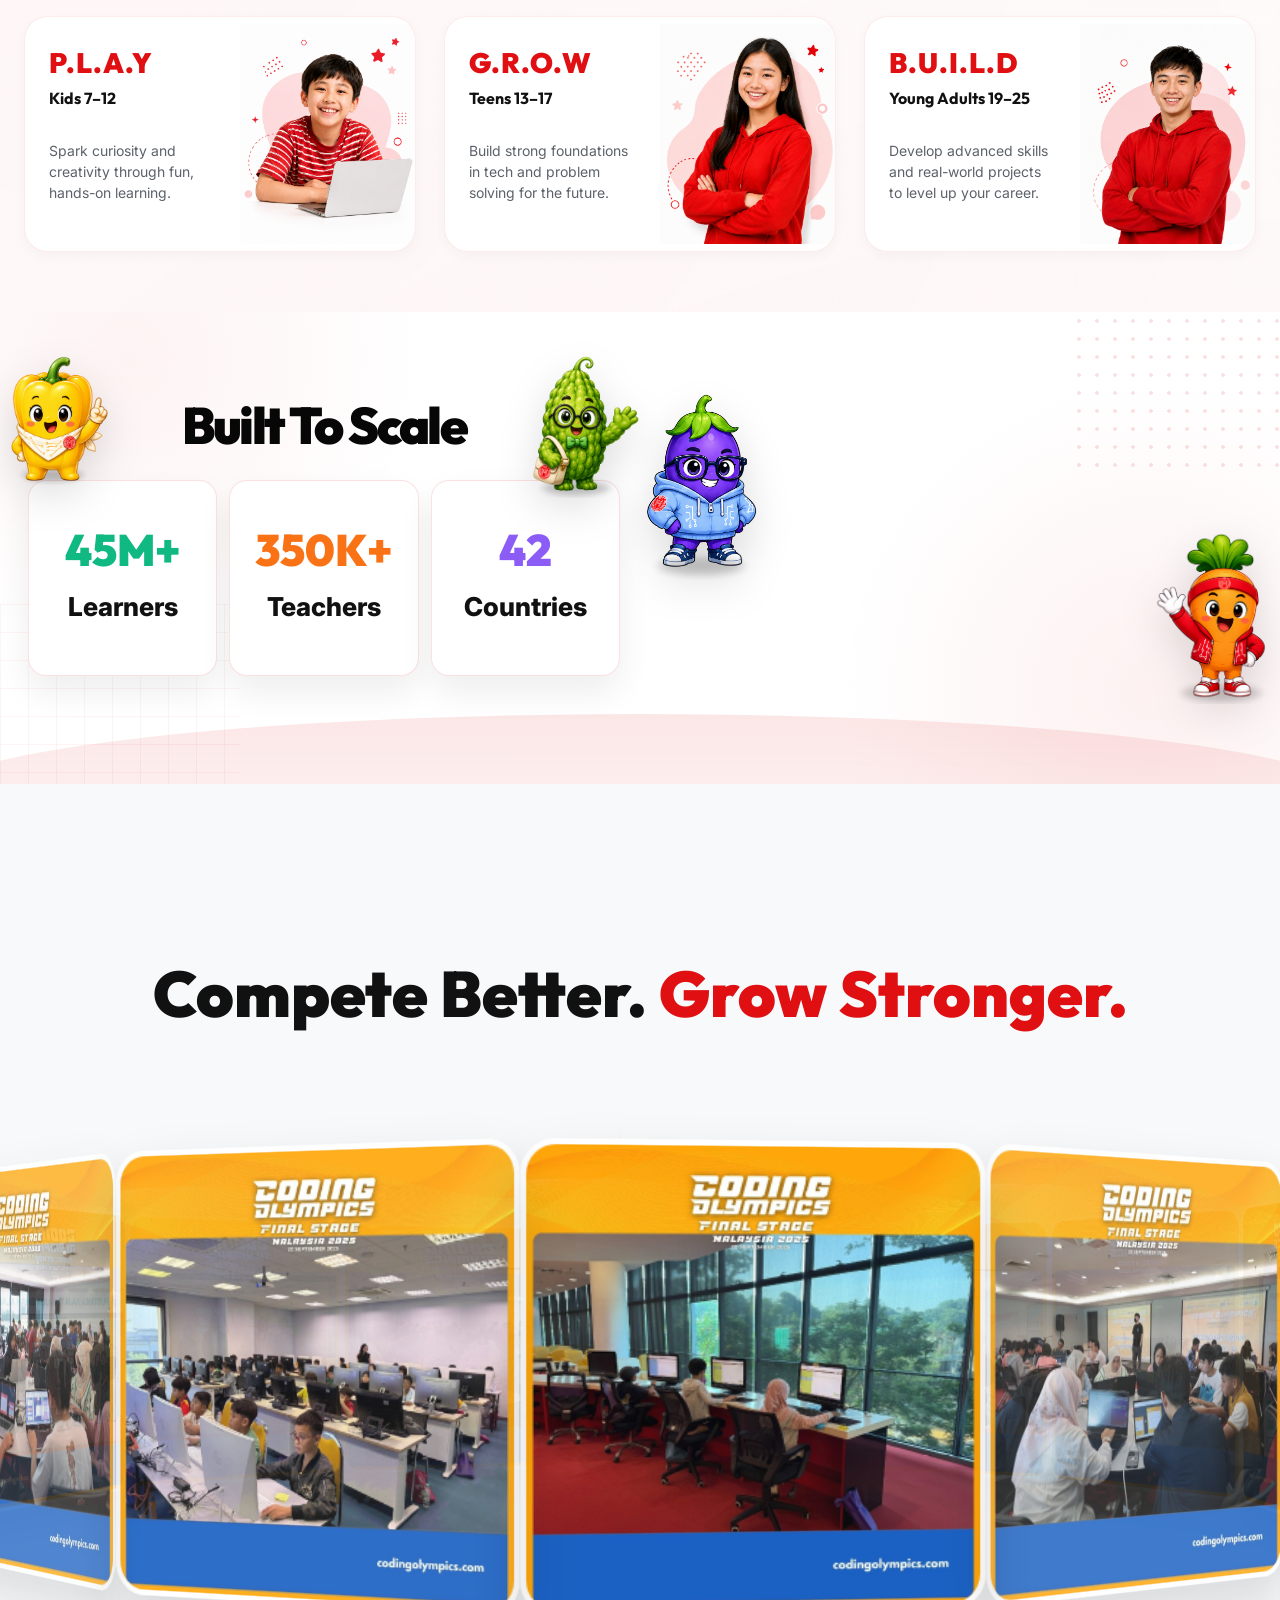
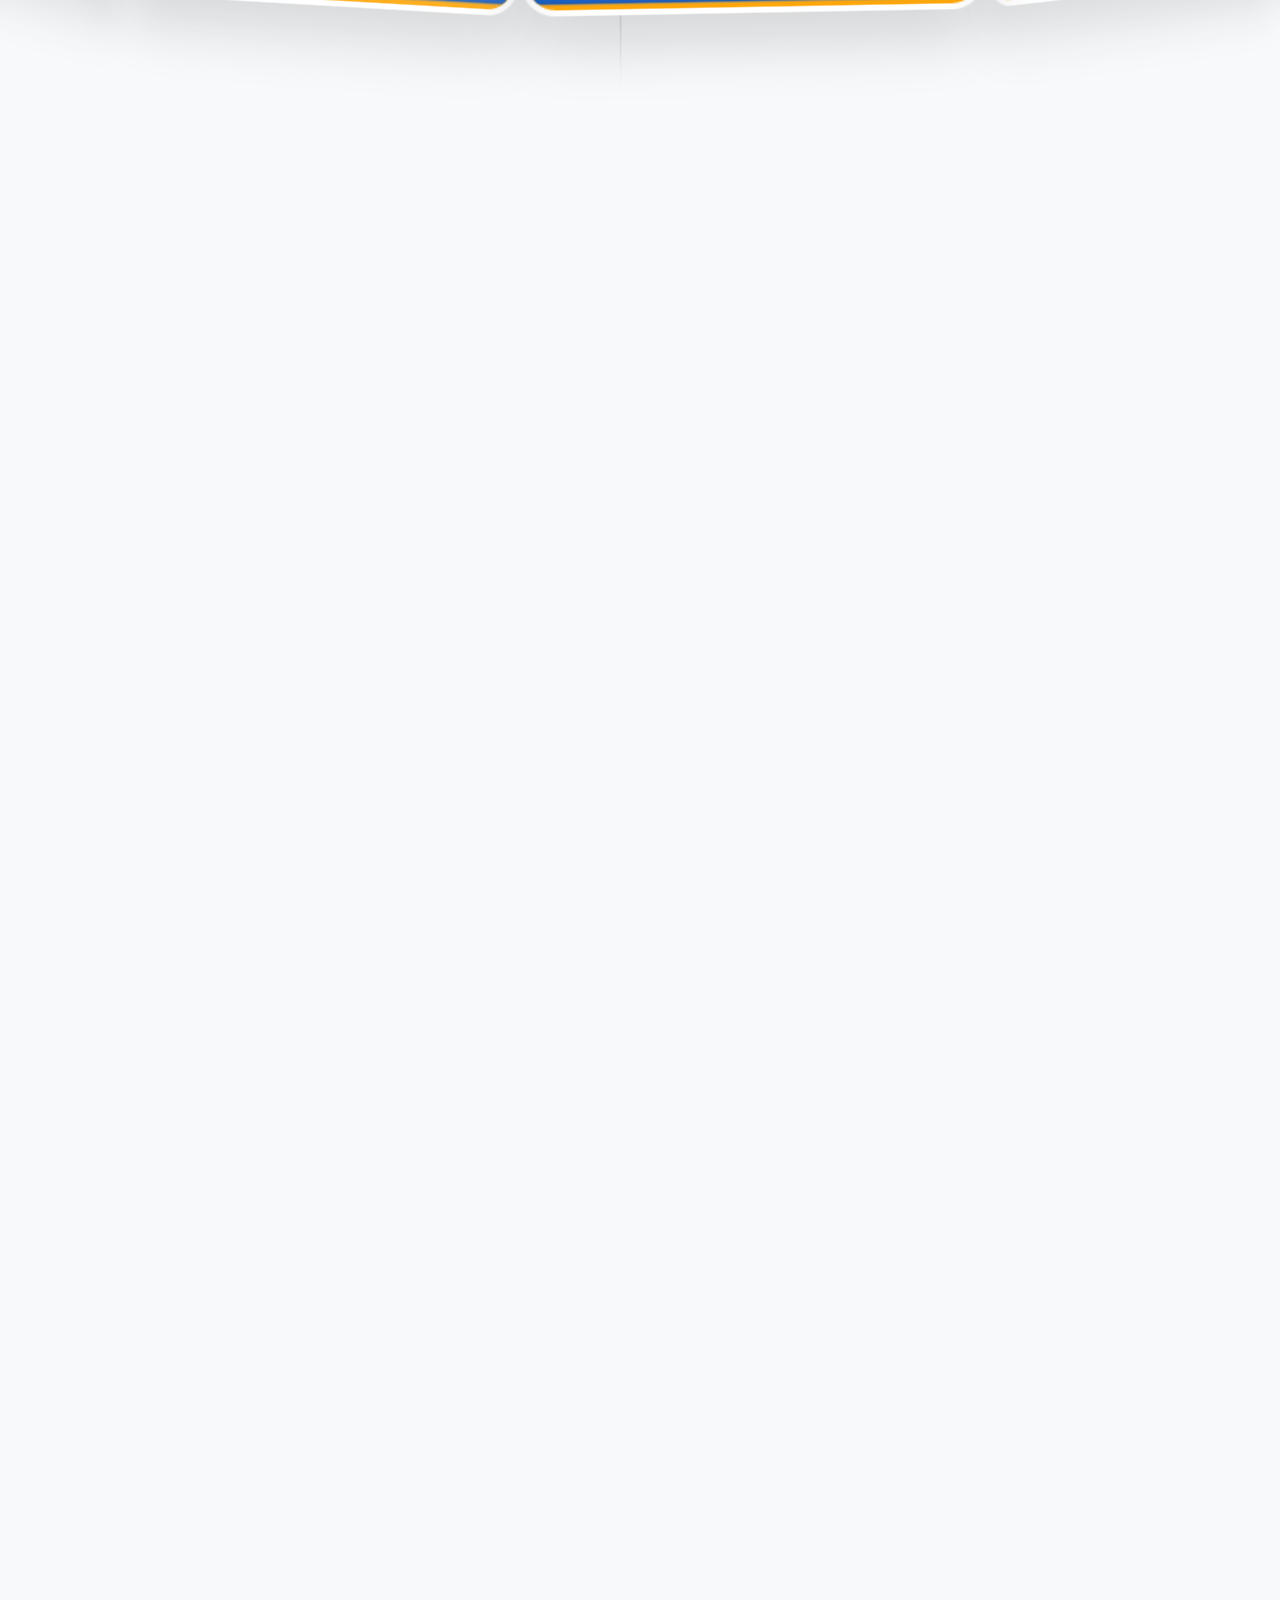
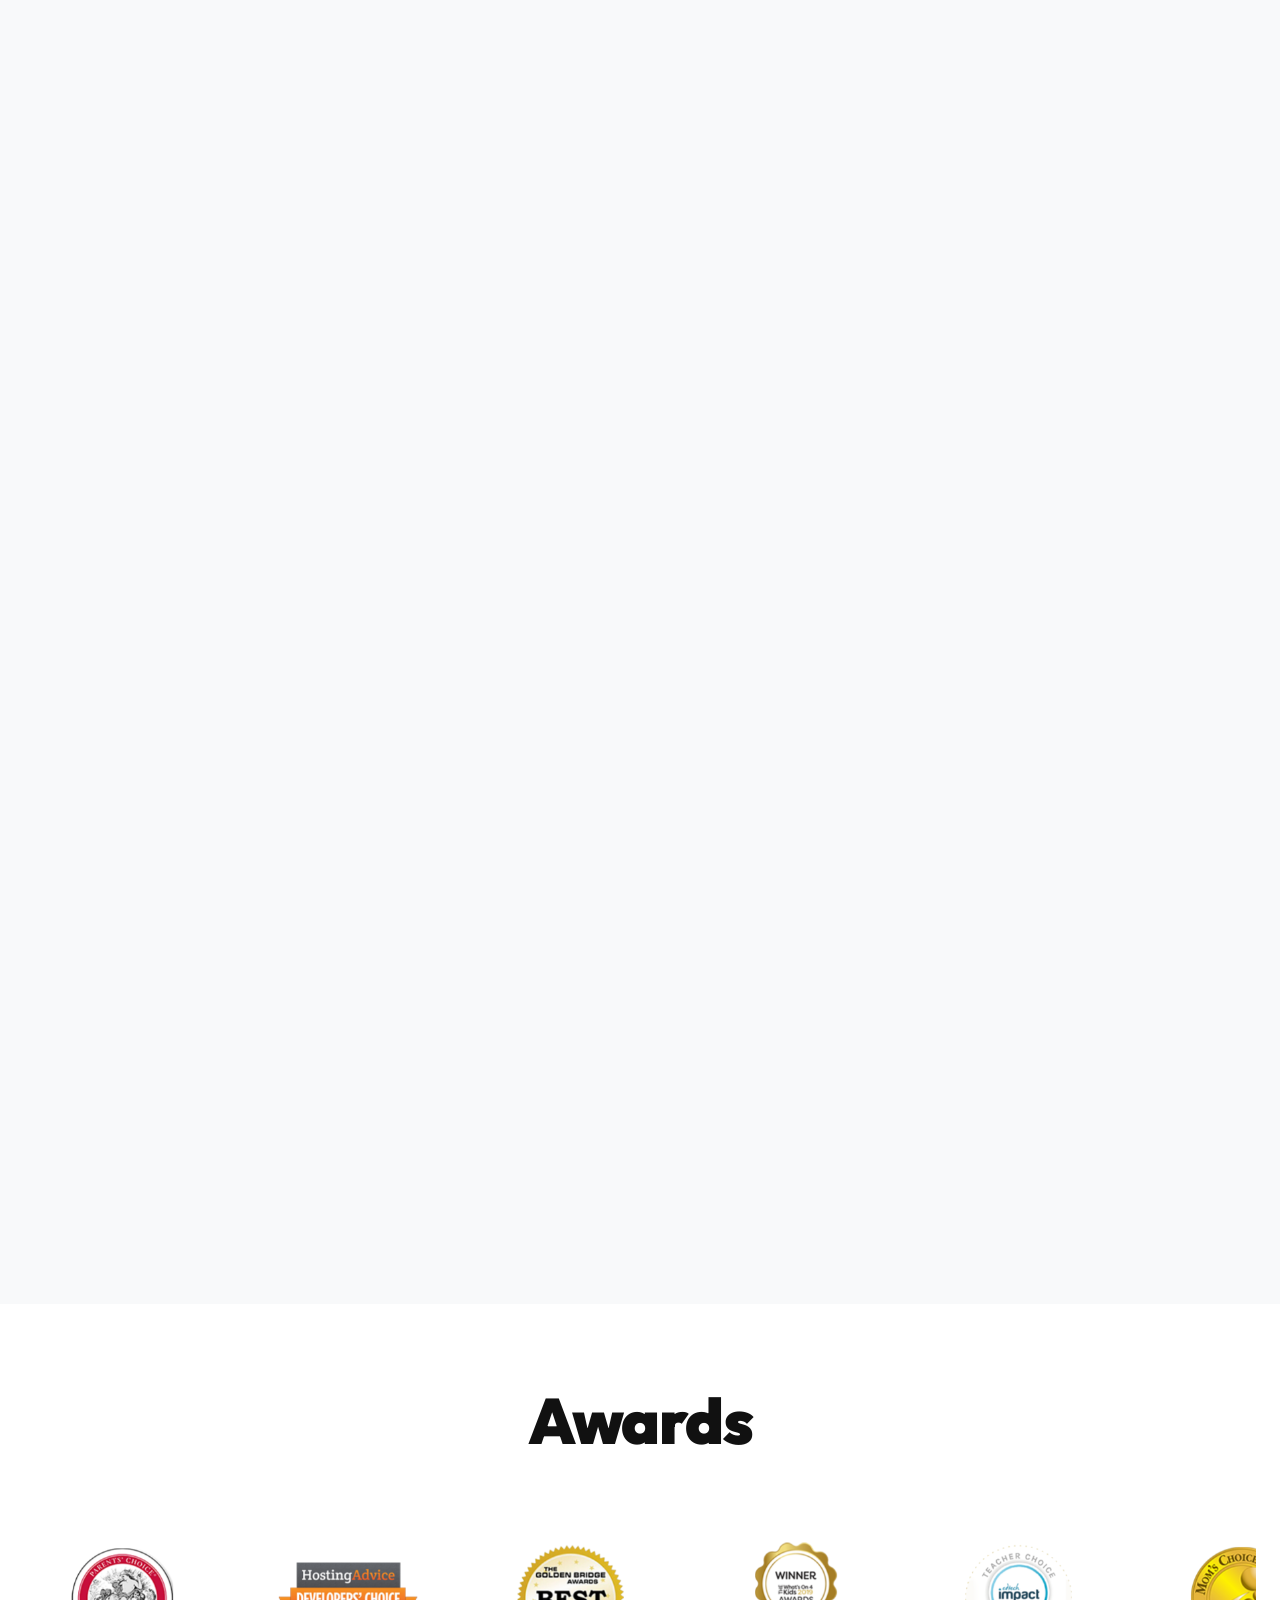
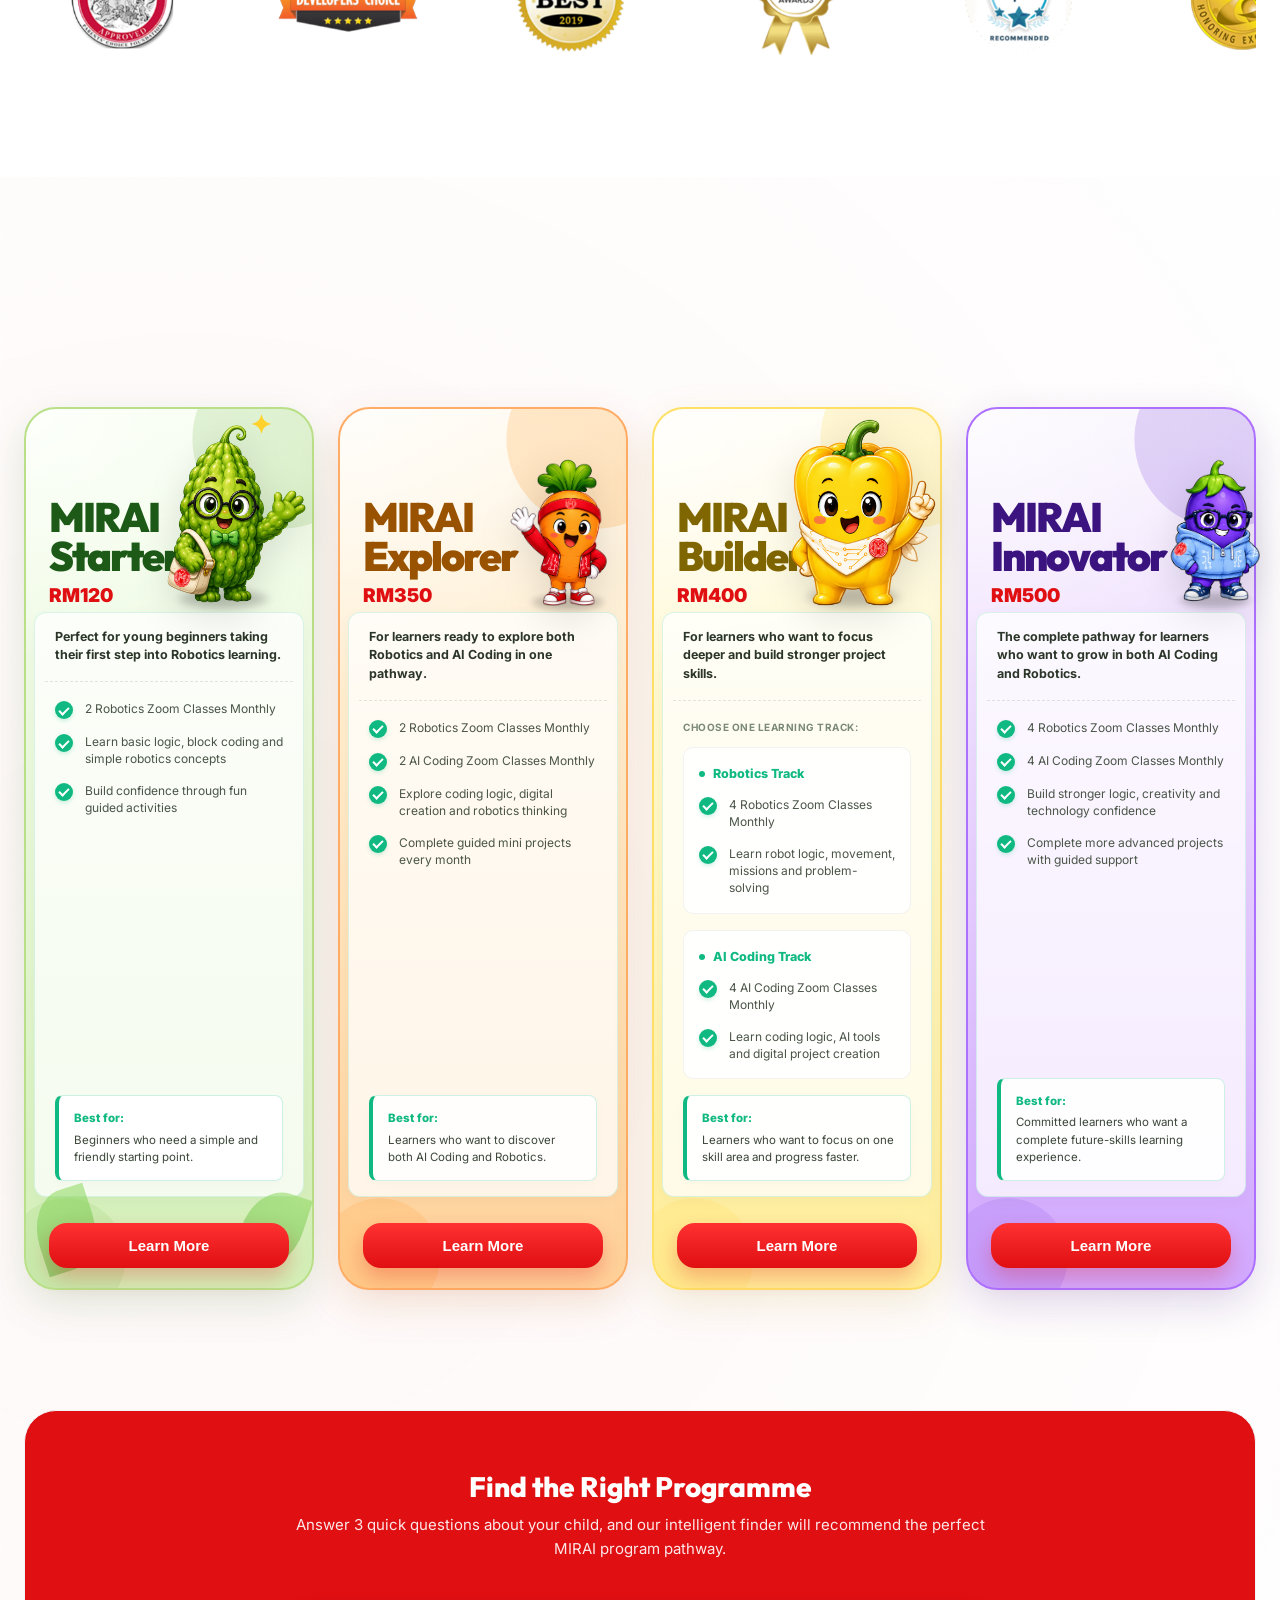
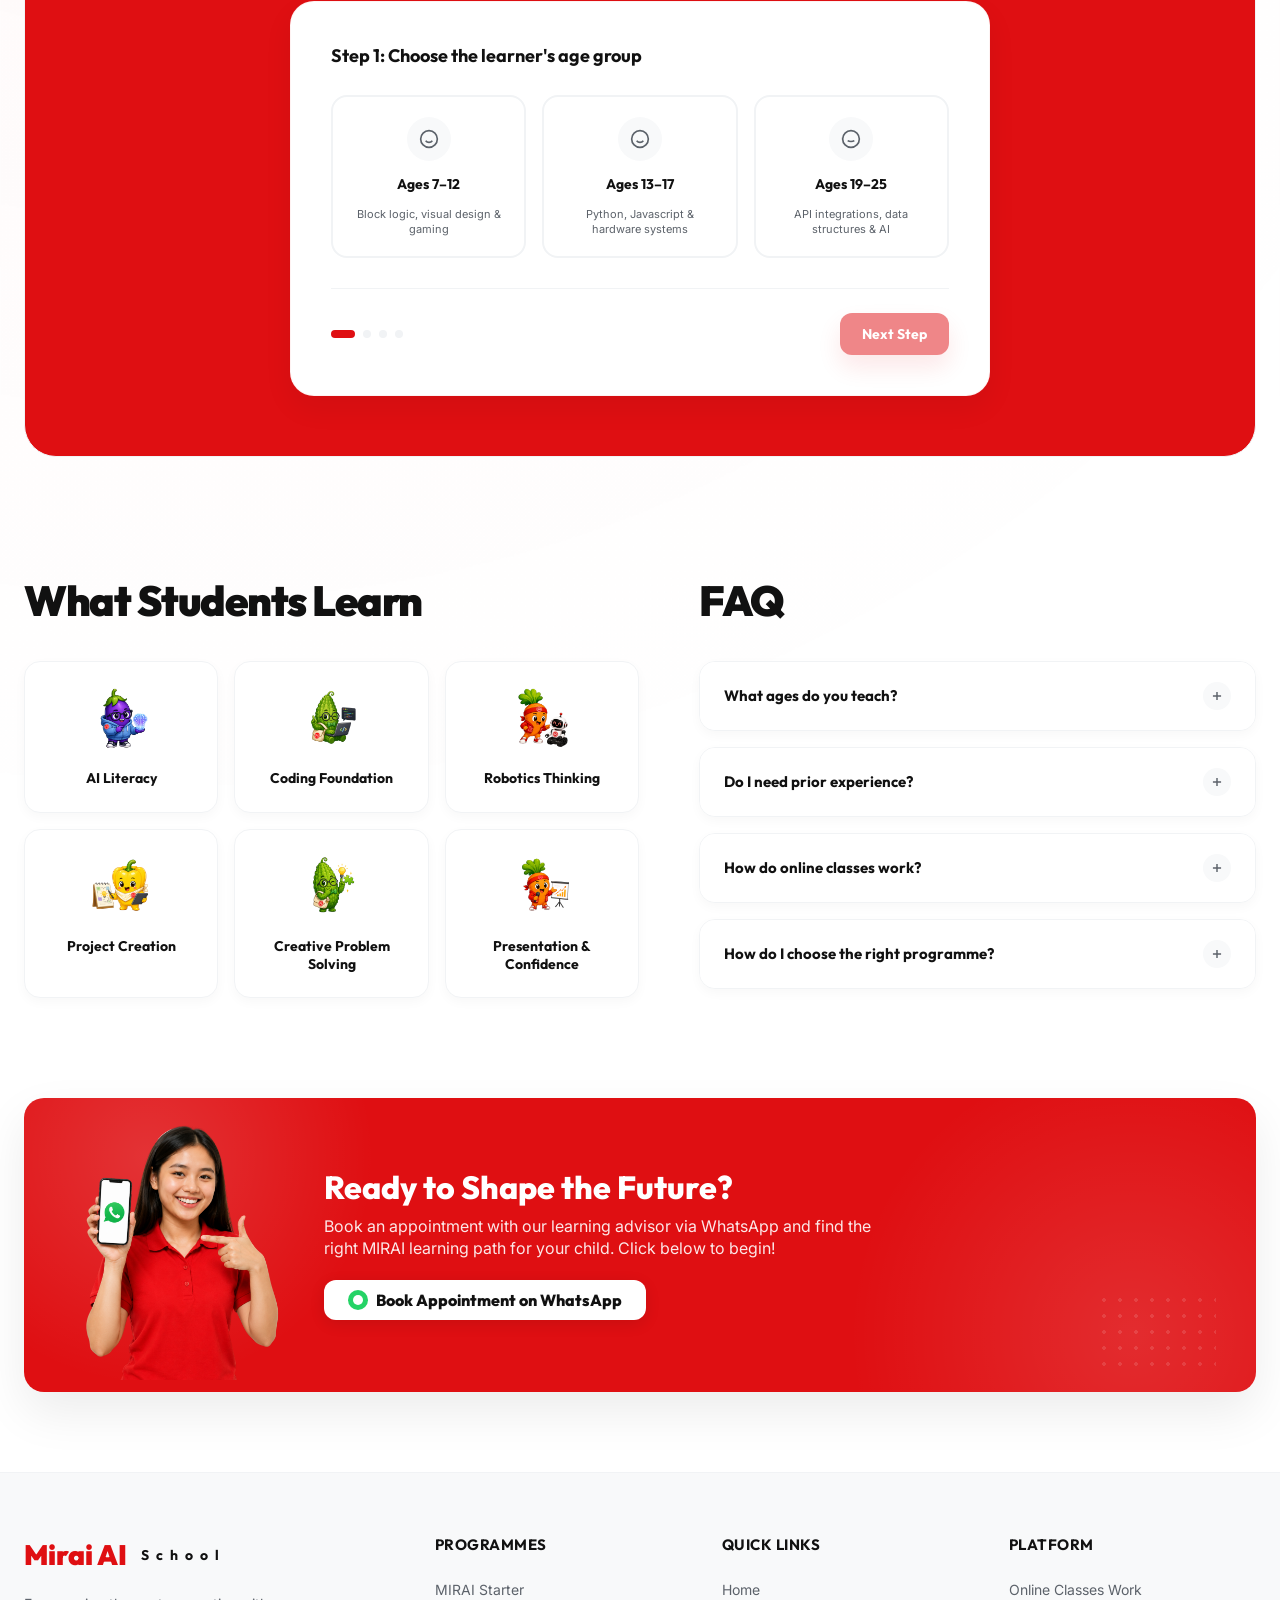
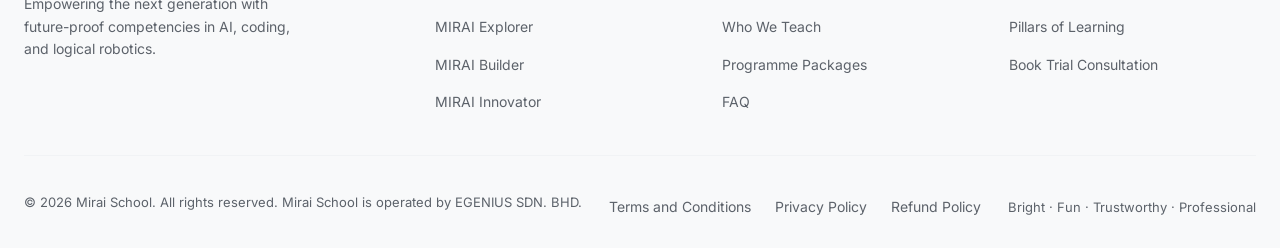
==== commit ac3fa70c: "Reduce COBE marker size on mobile to fix dots protruding from globe" ====
--- a/index.html
+++ b/index.html
@@ -1081,7 +1081,7 @@
           markerColor: [0.85, 0.35, 0.6],
           glowColor: [0.94, 0.93, 0.91],
           markerElevation: 0,
-          markers: markers.map((m) => ({ location: m.location, size: 0.03, id: m.id.replace(/\s+/g, '-') })),
+          markers: markers.map((m) => ({ location: m.location, size: window.innerWidth <= 768 ? 0.015 : 0.03, id: m.id.replace(/\s+/g, '-') })),
           arcs: [],
           arcColor: [0.9, 0.4, 0.7],
           arcWidth: 0.5,
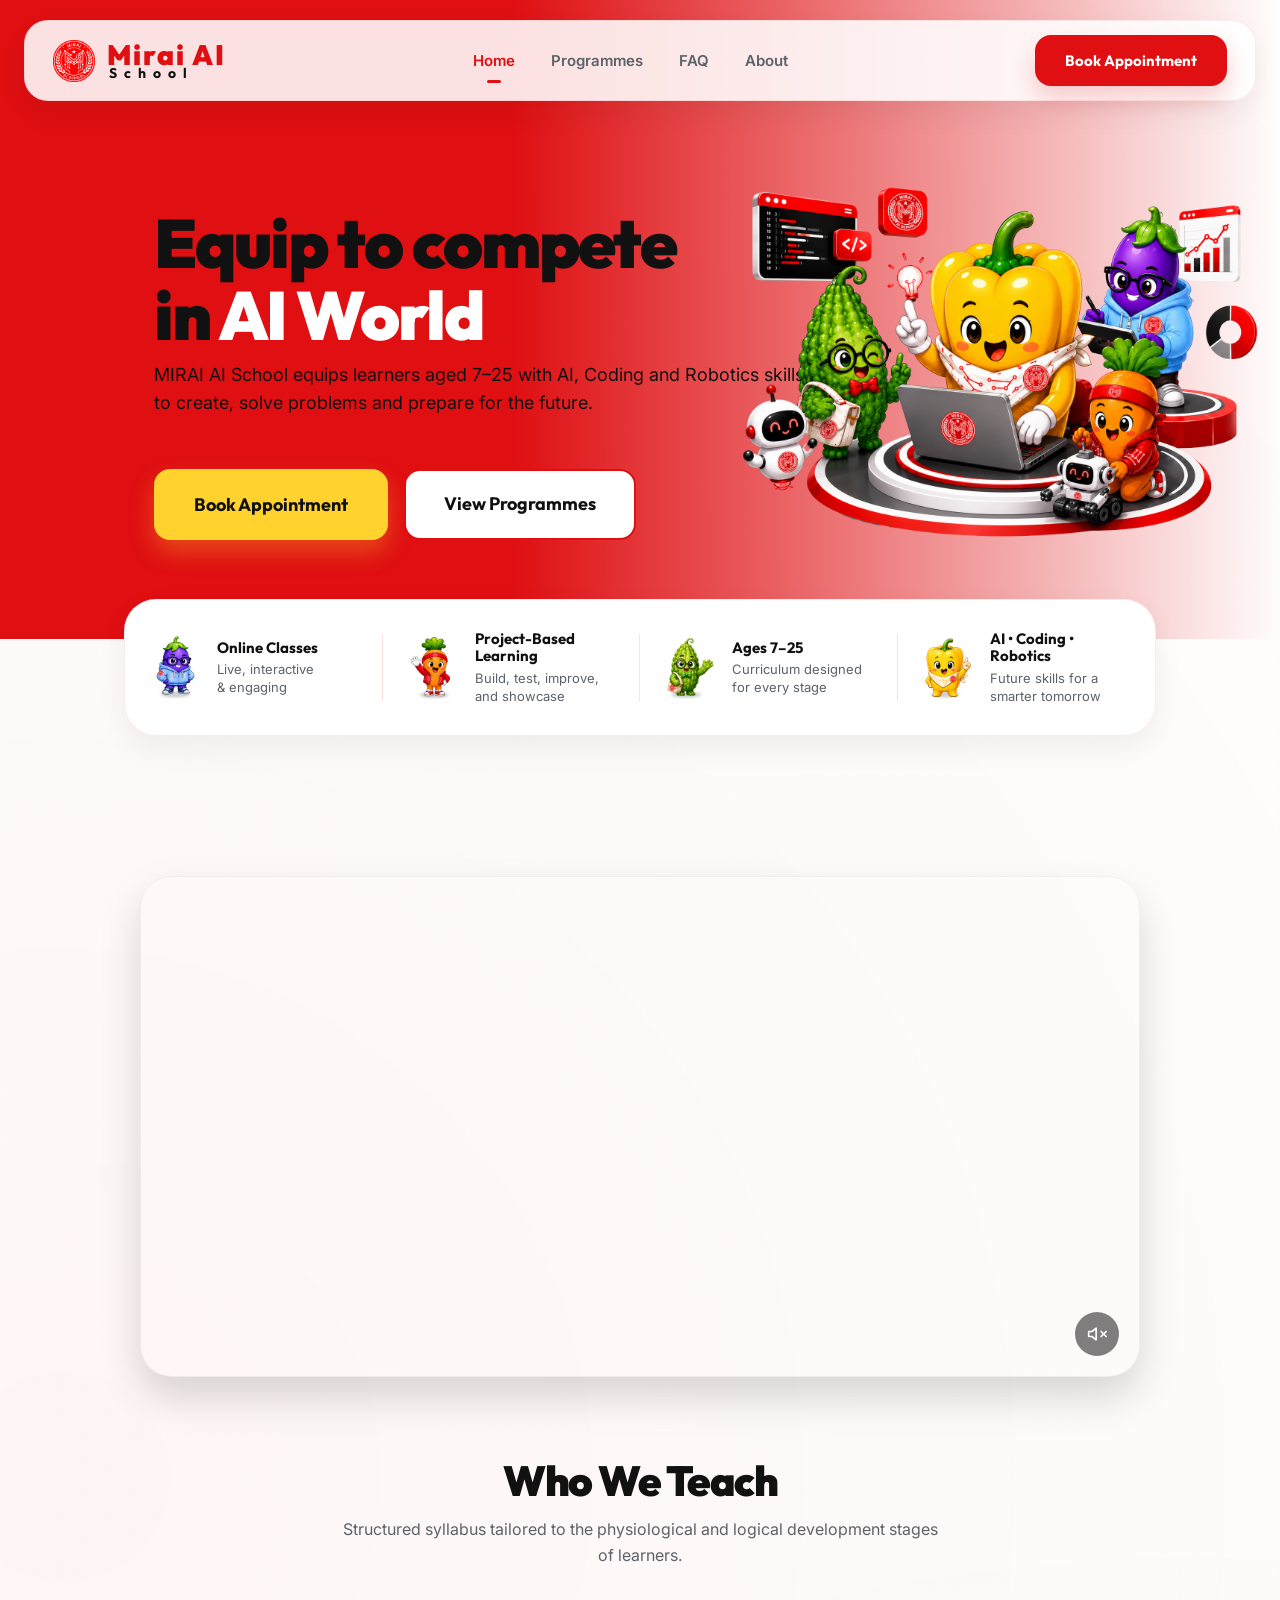
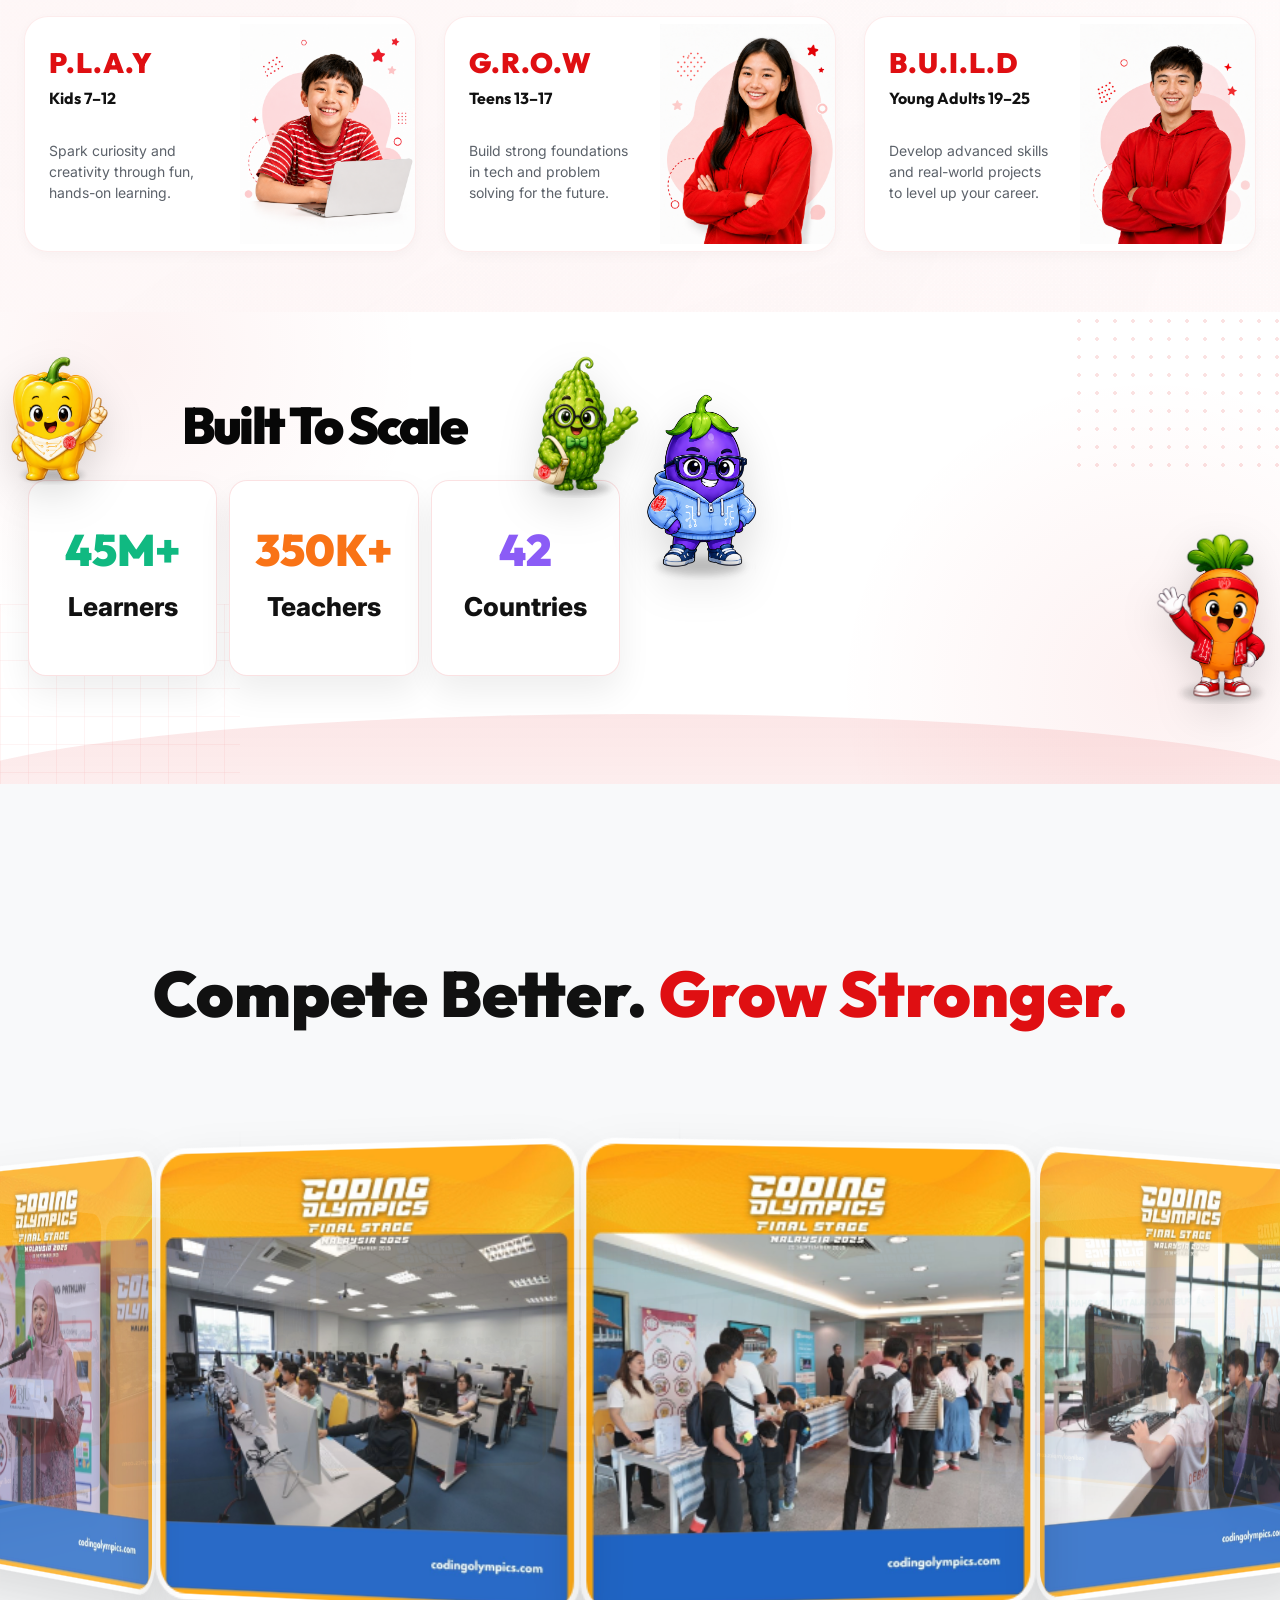
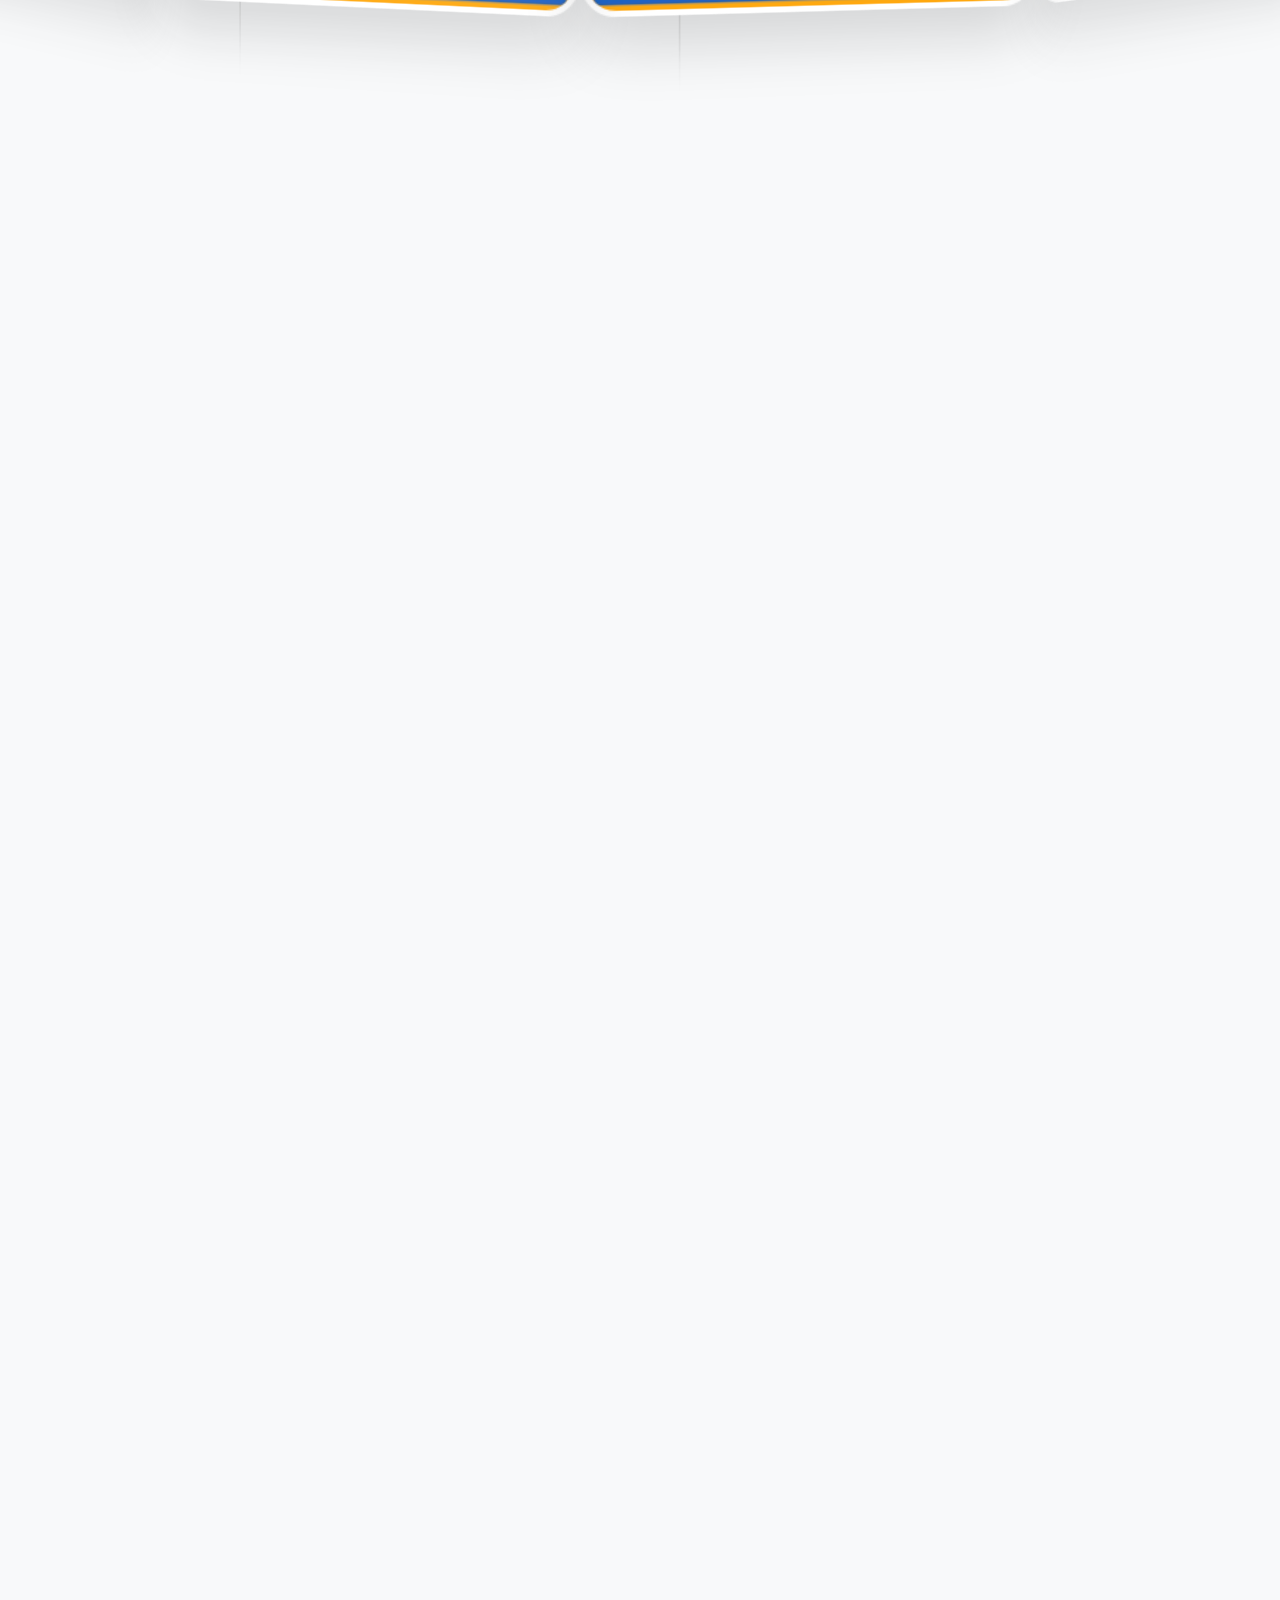
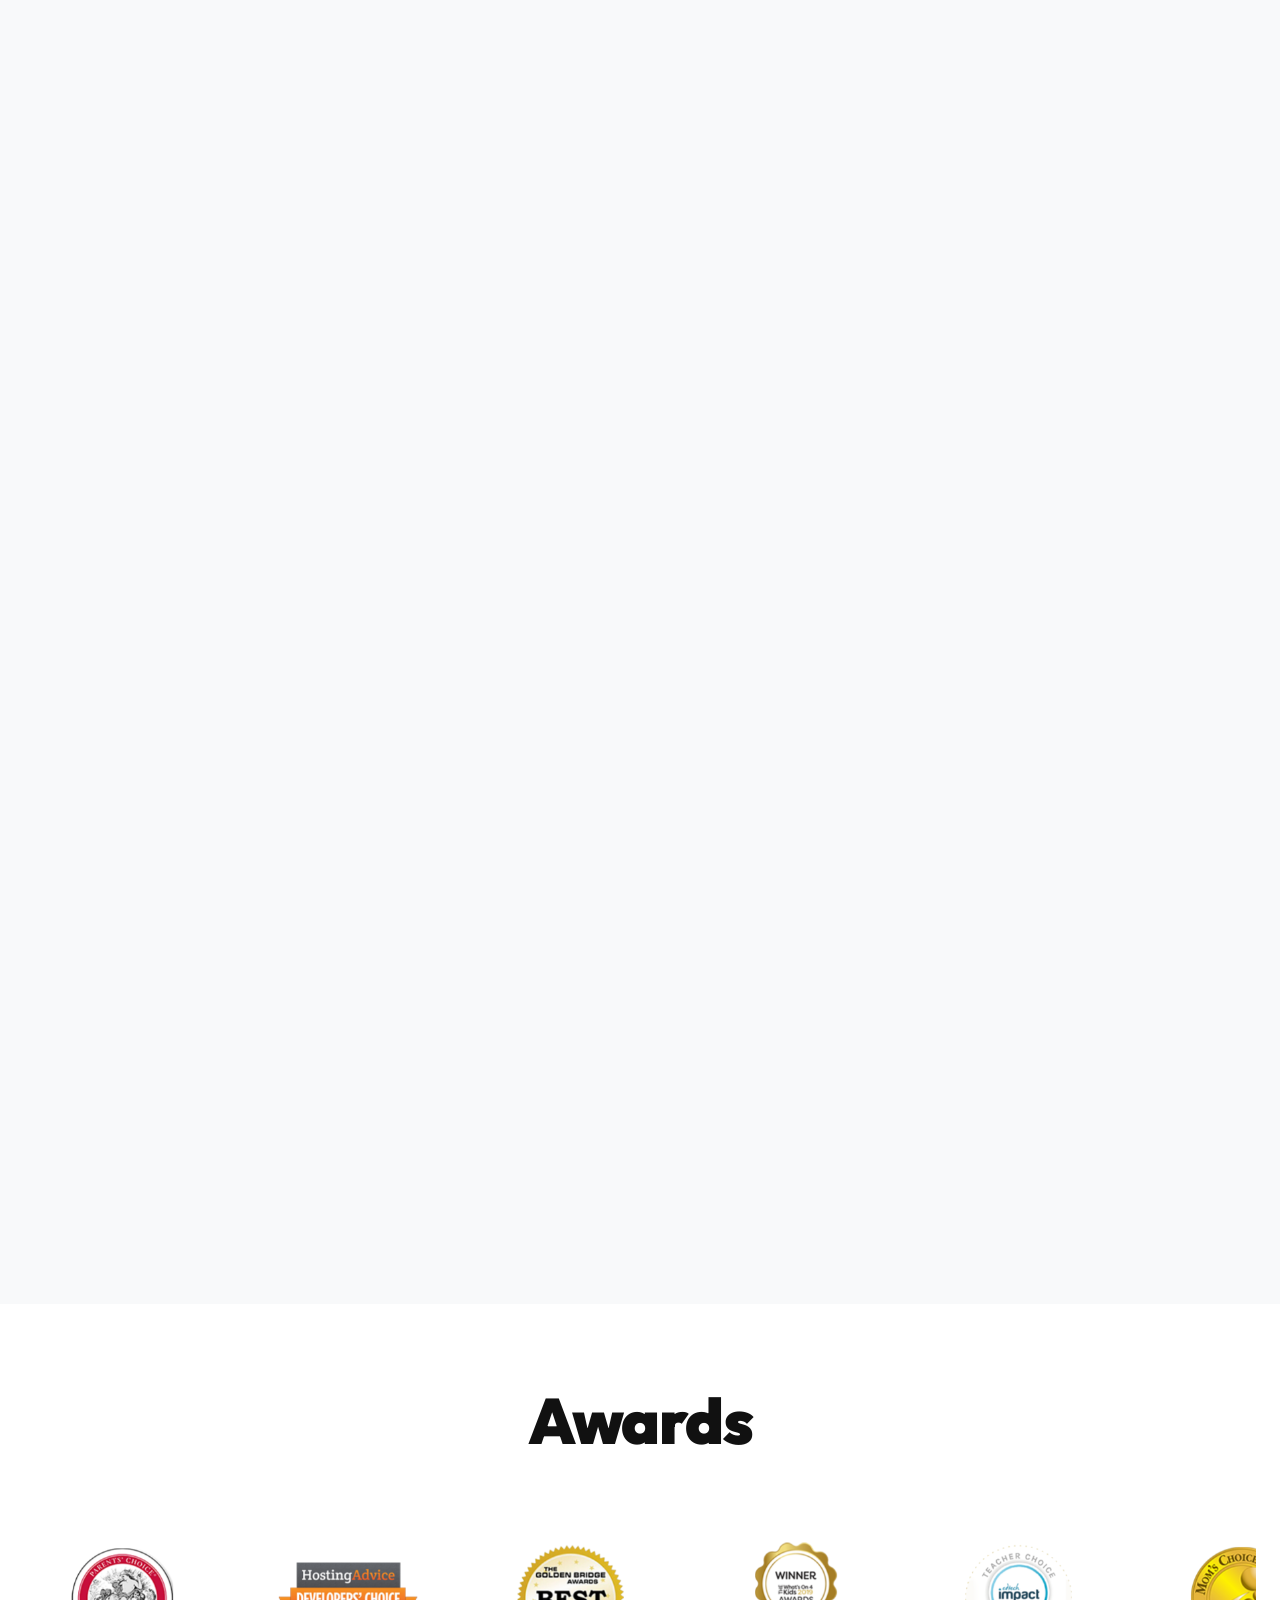
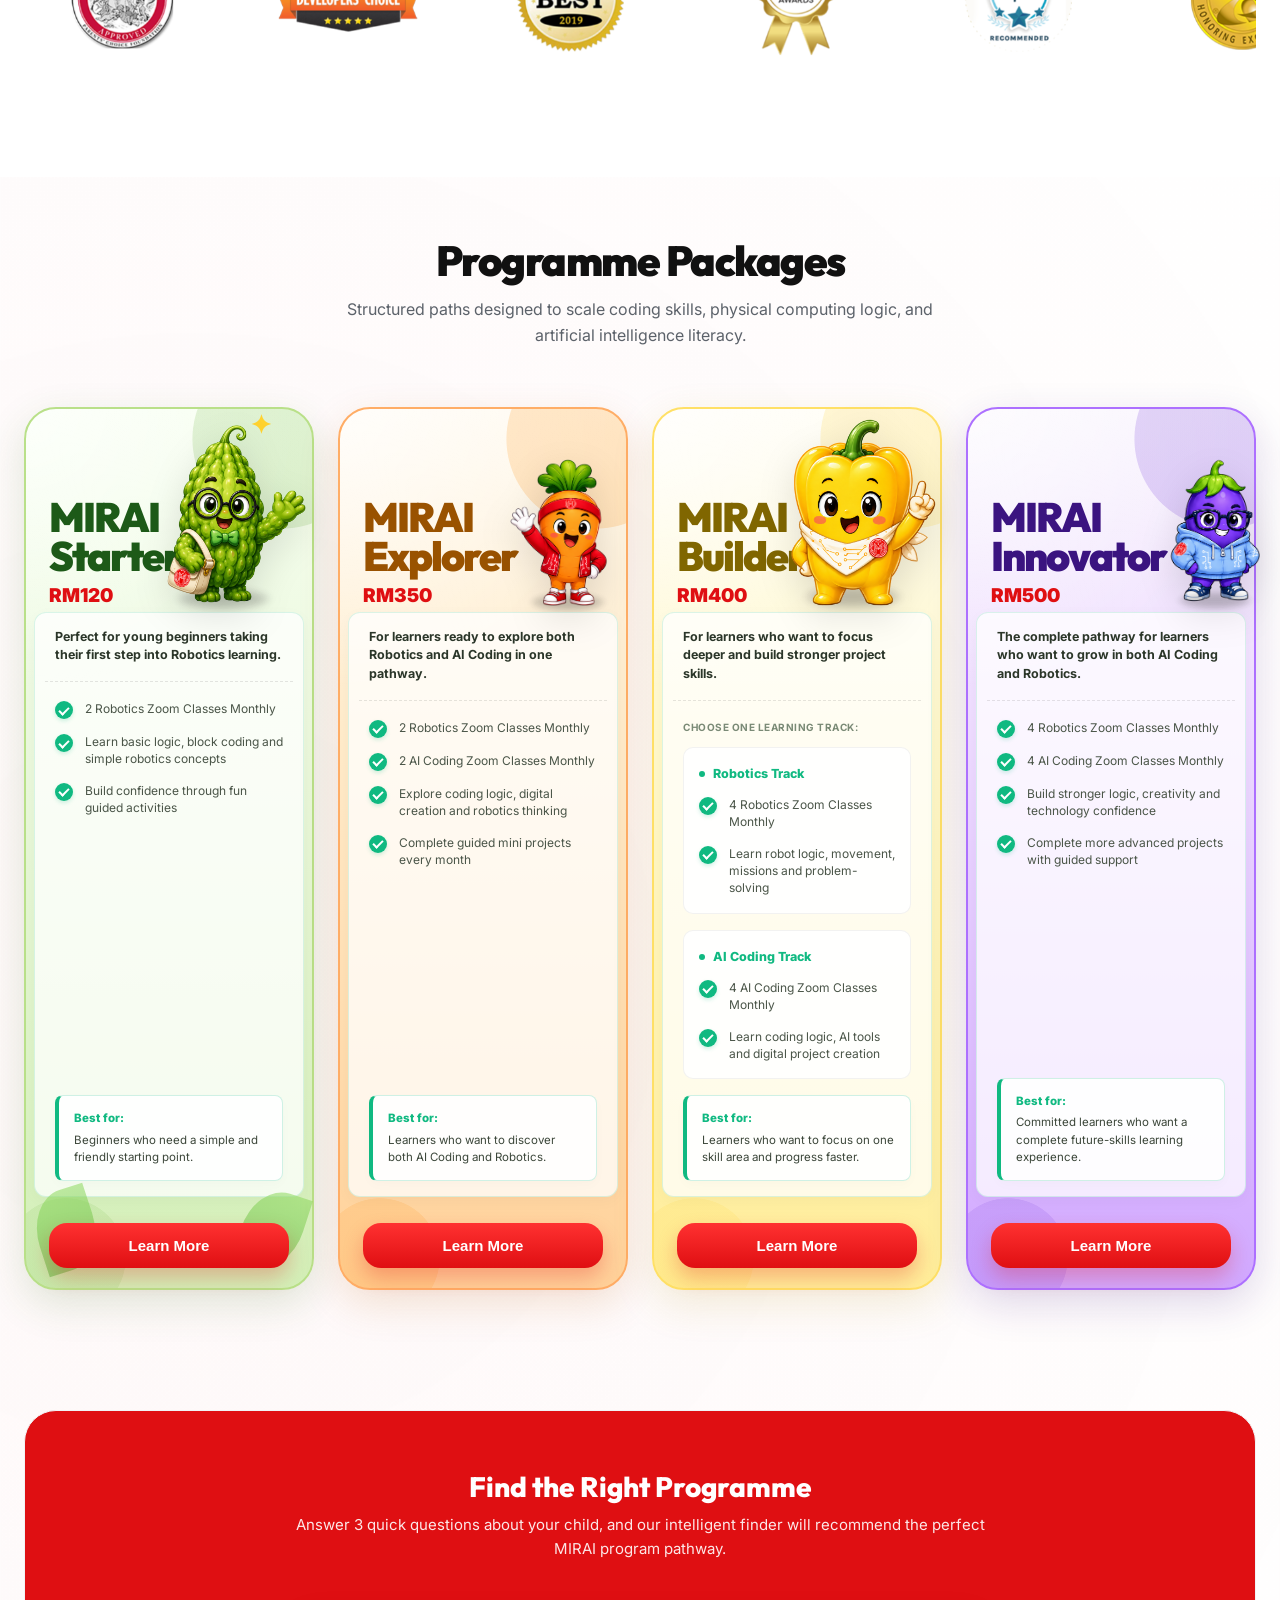
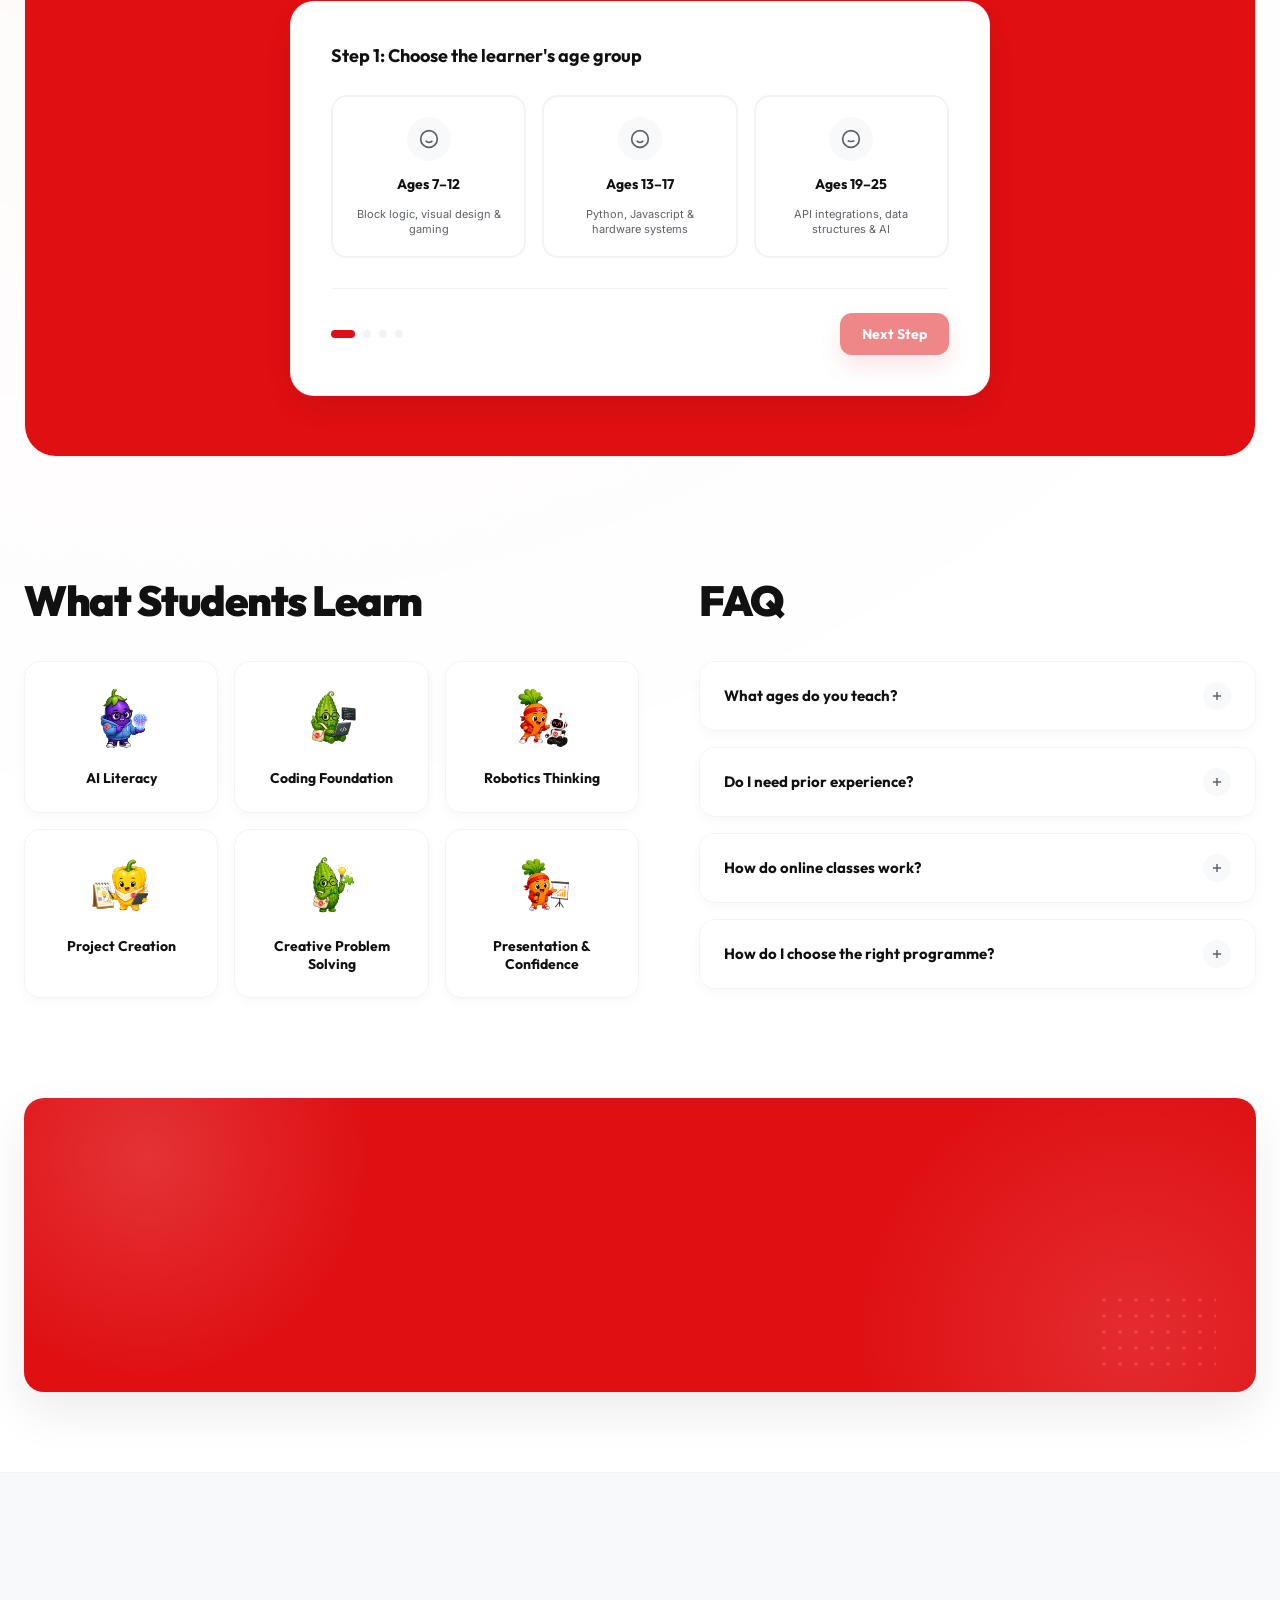
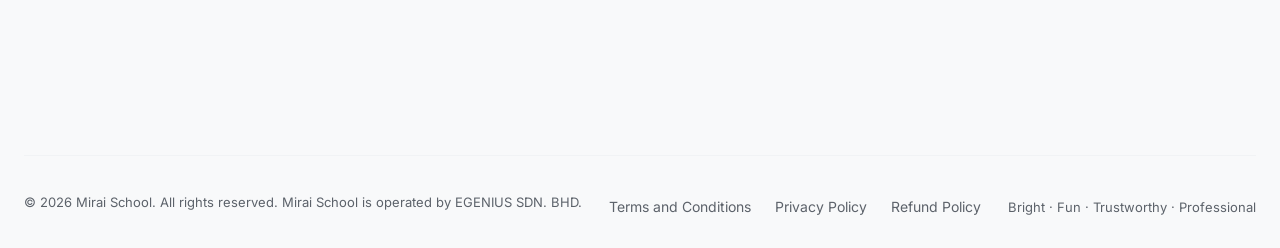
==== commit af82217b: "Restore country flags using JS 3D to 2D projection" ====
--- a/index.html
+++ b/index.html
@@ -987,43 +987,53 @@
 
       const container = canvas.parentElement;
 
-      const isMobile = window.innerWidth <= 768;
-      const supportsAnchor = CSS.supports ? (CSS.supports('position-anchor', '--test') || CSS.supports('bottom', 'anchor(top)')) : false;
-
-      // Only inject CSS anchor stickers on supported desktop browsers to prevent floating bug
-      if (!isMobile && supportsAnchor) {
-        // Create sticker elements dynamically
-        markers.forEach((m, i) => {
-          const idSafe = m.id.replace(/\s+/g, '-');
-          const div = document.createElement("div");
-          div.className = "cobe-sticker";
-          div.id = `sticker-${idSafe}`;
-          
-          const img = document.createElement("img");
-          img.src = `assets/flags/${m.id}.png`;
-          img.alt = `${m.id} flag`;
-          img.style.width = "33px";
-          img.style.height = "33px";
-          img.style.borderRadius = "50%";
-          img.style.border = "2px solid white";
-          img.style.objectFit = "cover";
-          img.style.boxShadow = "0 2px 4px rgba(0,0,0,0.2)";
-          div.appendChild(img);
-          
-          // Setup initial styles
-          Object.assign(div.style, {
-            positionAnchor: `--cobe-${idSafe}`,
-            bottom: "anchor(top)",
-            left: "anchor(center)",
-            translate: "-50% 0",
-            transform: `rotate(${[-8, 6, -4, 10][i % 4]}deg)`,
-            filter: "drop-shadow(0 4px 6px rgba(0,0,0,0.3))",
-            opacity: `var(--cobe-visible-${idSafe}, 0)`,
-          });
-
-          container.appendChild(div);
+      function latLongToVector3(lat, lon) {
+        const phi = (lat * Math.PI) / 180;
+        const theta = ((lon - 180) * Math.PI) / 180;
+        const x = -Math.cos(phi) * Math.cos(theta);
+        const y = Math.sin(phi);
+        const z = Math.cos(phi) * Math.sin(theta);
+        return {x, y, z};
+      }
+
+      const markerVectors = markers.map(m => {
+        return {
+          idSafe: m.id.replace(/\s+/g, '-'),
+          vector: latLongToVector3(m.location[0], m.location[1])
+        };
+      });
+
+      // Create sticker elements dynamically for ALL browsers
+      markers.forEach((m, i) => {
+        const idSafe = m.id.replace(/\s+/g, '-');
+        const div = document.createElement("div");
+        div.className = "cobe-sticker";
+        div.id = `sticker-${idSafe}`;
+        
+        const img = document.createElement("img");
+        img.src = `assets/flags/${m.id}.png`;
+        img.alt = `${m.id} flag`;
+        img.style.width = "33px";
+        img.style.height = "33px";
+        img.style.borderRadius = "50%";
+        img.style.border = "2px solid white";
+        img.style.objectFit = "cover";
+        img.style.boxShadow = "0 2px 4px rgba(0,0,0,0.2)";
+        div.appendChild(img);
+        
+        // Setup initial styles (no CSS anchor positioning)
+        Object.assign(div.style, {
+          position: "absolute",
+          translate: "-50% -120%", // shift up slightly so flag points to dot
+          transform: `rotate(${[-8, 6, -4, 10][i % 4]}deg)`,
+          filter: "drop-shadow(0 4px 6px rgba(0,0,0,0.3))",
+          opacity: "0",
+          transition: "opacity 0.2s ease",
+          zIndex: "10"
         });
-      }
+
+        container.appendChild(div);
+      });
 
       let globe = null;
       let animationId = null;
@@ -1098,9 +1108,42 @@
         function animate() {
           if (isGlobeVisible) {
             if (!isPaused) phi += speed;
+            const currentPhi = phi + phiOffset + dragOffset.phi;
+            const currentTheta = 0.2 + thetaOffset + dragOffset.theta;
+
             globe.update({
-              phi: phi + phiOffset + dragOffset.phi,
-              theta: 0.2 + thetaOffset + dragOffset.theta,
+              phi: currentPhi,
+              theta: currentTheta,
+            });
+
+            // Update DOM markers position
+            const radius = canvas.offsetWidth / 2;
+            markerVectors.forEach(m => {
+              const v = m.vector;
+              
+              // Rotate around Y axis
+              let rx = v.x * Math.cos(currentPhi) + v.z * Math.sin(currentPhi);
+              let ry = v.y;
+              let rz = -v.x * Math.sin(currentPhi) + v.z * Math.cos(currentPhi);
+
+              // Rotate around X axis
+              let x2 = rx;
+              let y2 = ry * Math.cos(currentTheta) - rz * Math.sin(currentTheta);
+              let z2 = ry * Math.sin(currentTheta) + rz * Math.cos(currentTheta);
+
+              const el = document.getElementById(`sticker-${m.idSafe}`);
+              if (el) {
+                // Determine visibility (z2 > 0 means front)
+                if (z2 > 0) {
+                  const screenX = radius + x2 * radius;
+                  const screenY = radius - y2 * radius;
+                  el.style.left = `${screenX}px`;
+                  el.style.top = `${screenY}px`;
+                  el.style.opacity = "1";
+                } else {
+                  el.style.opacity = "0";
+                }
+              }
             });
           }
           animationId = requestAnimationFrame(animate);
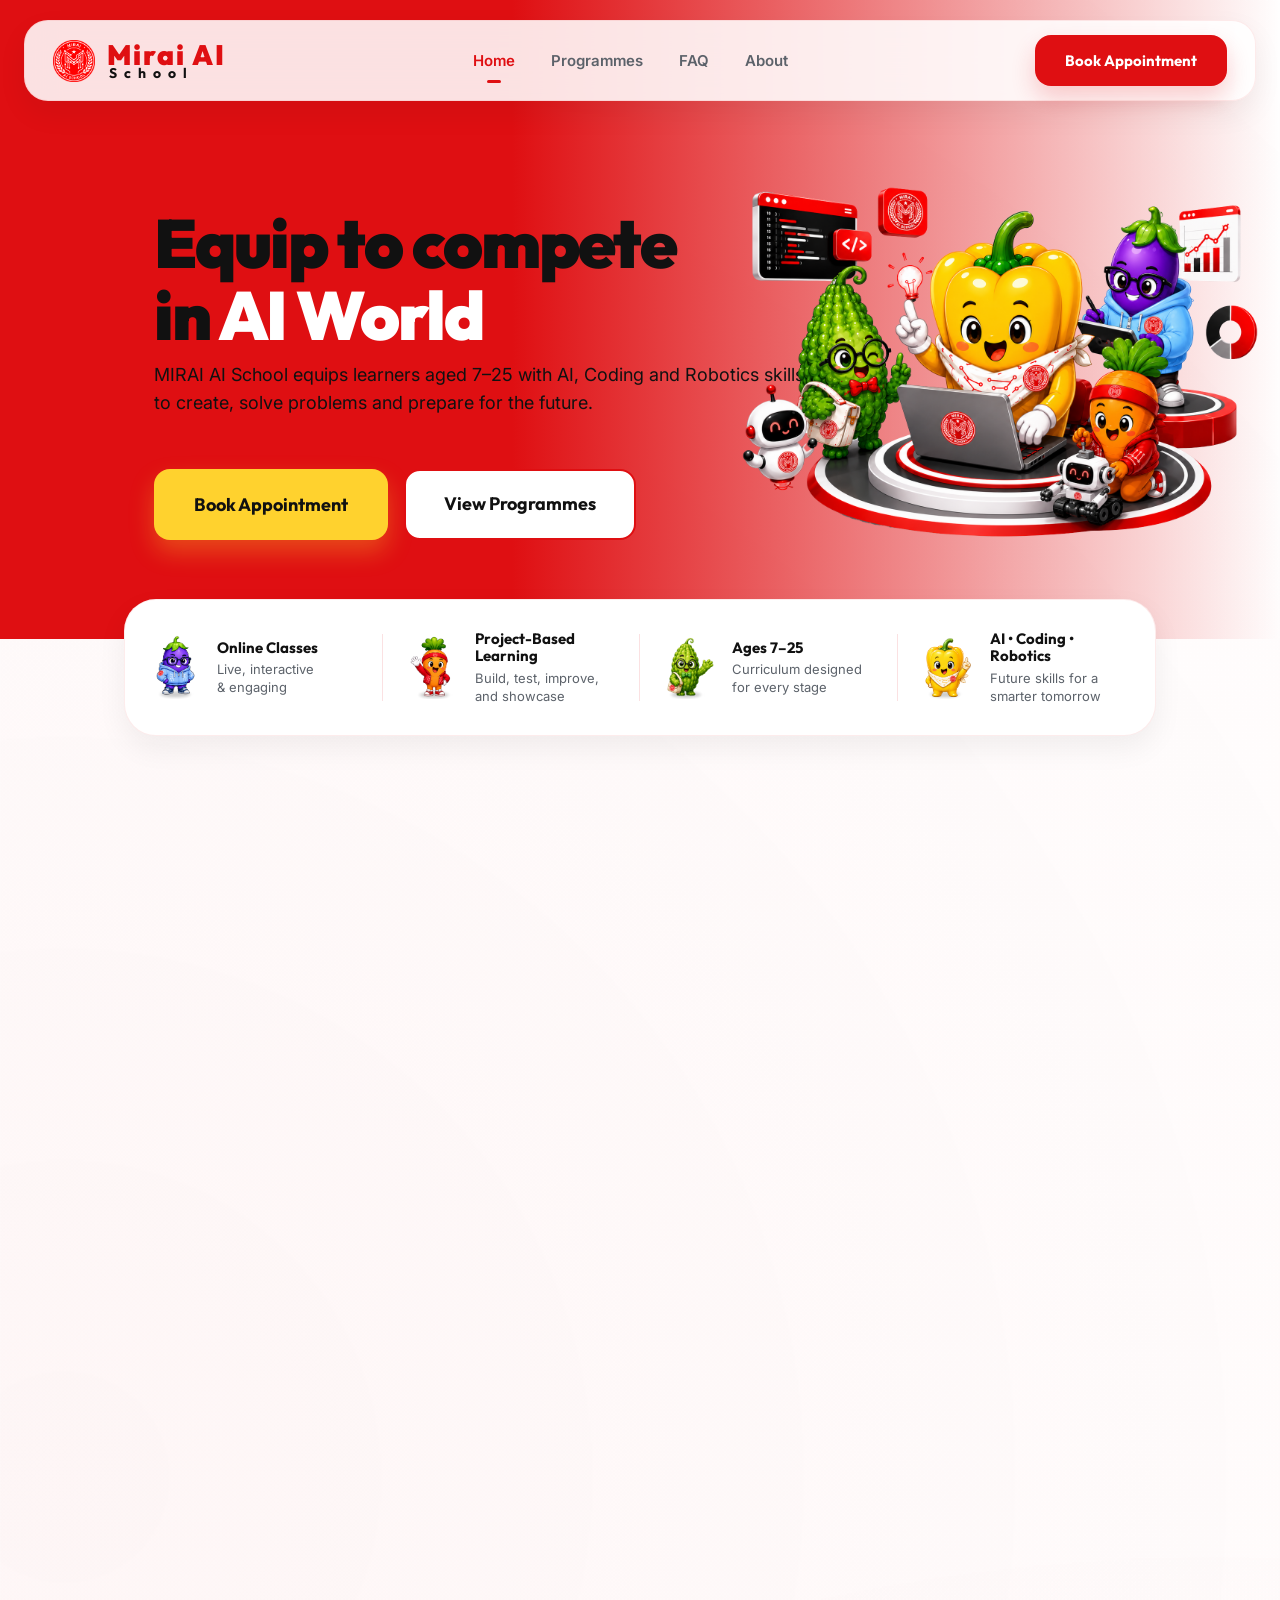
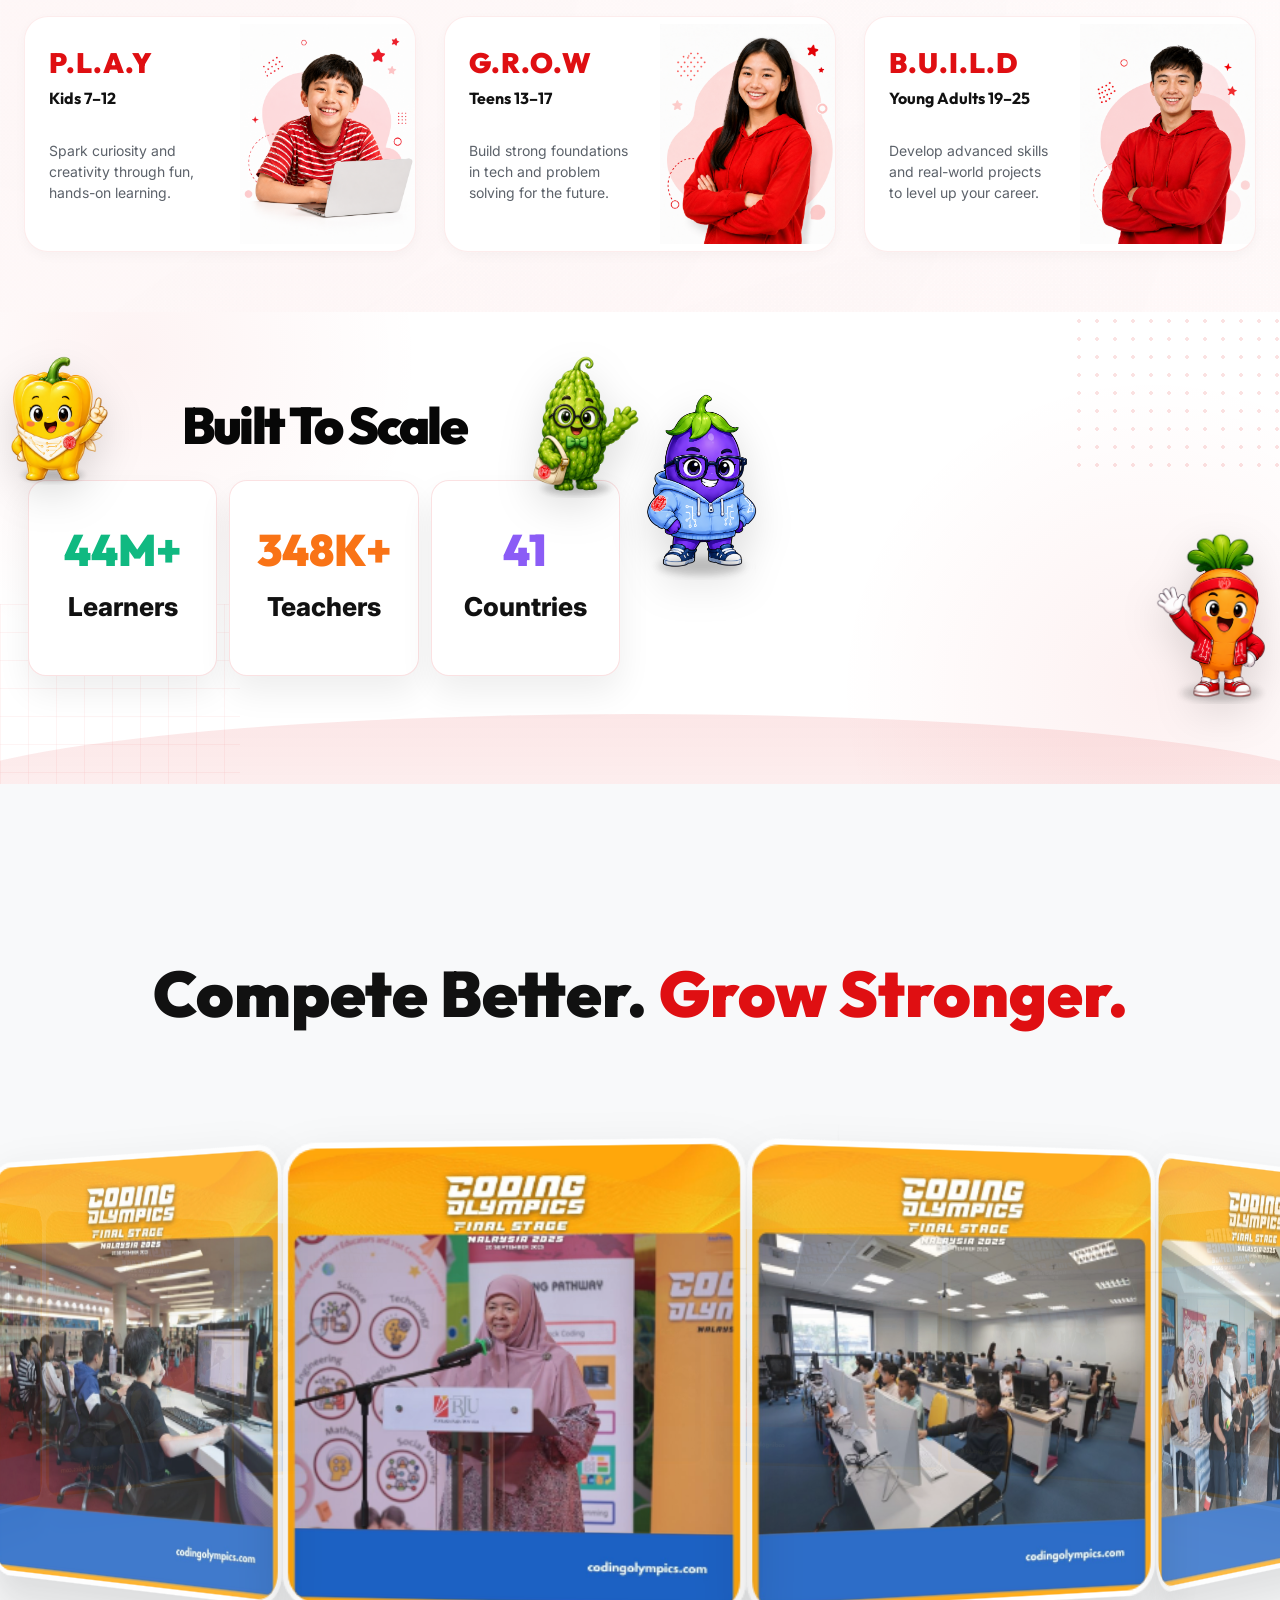
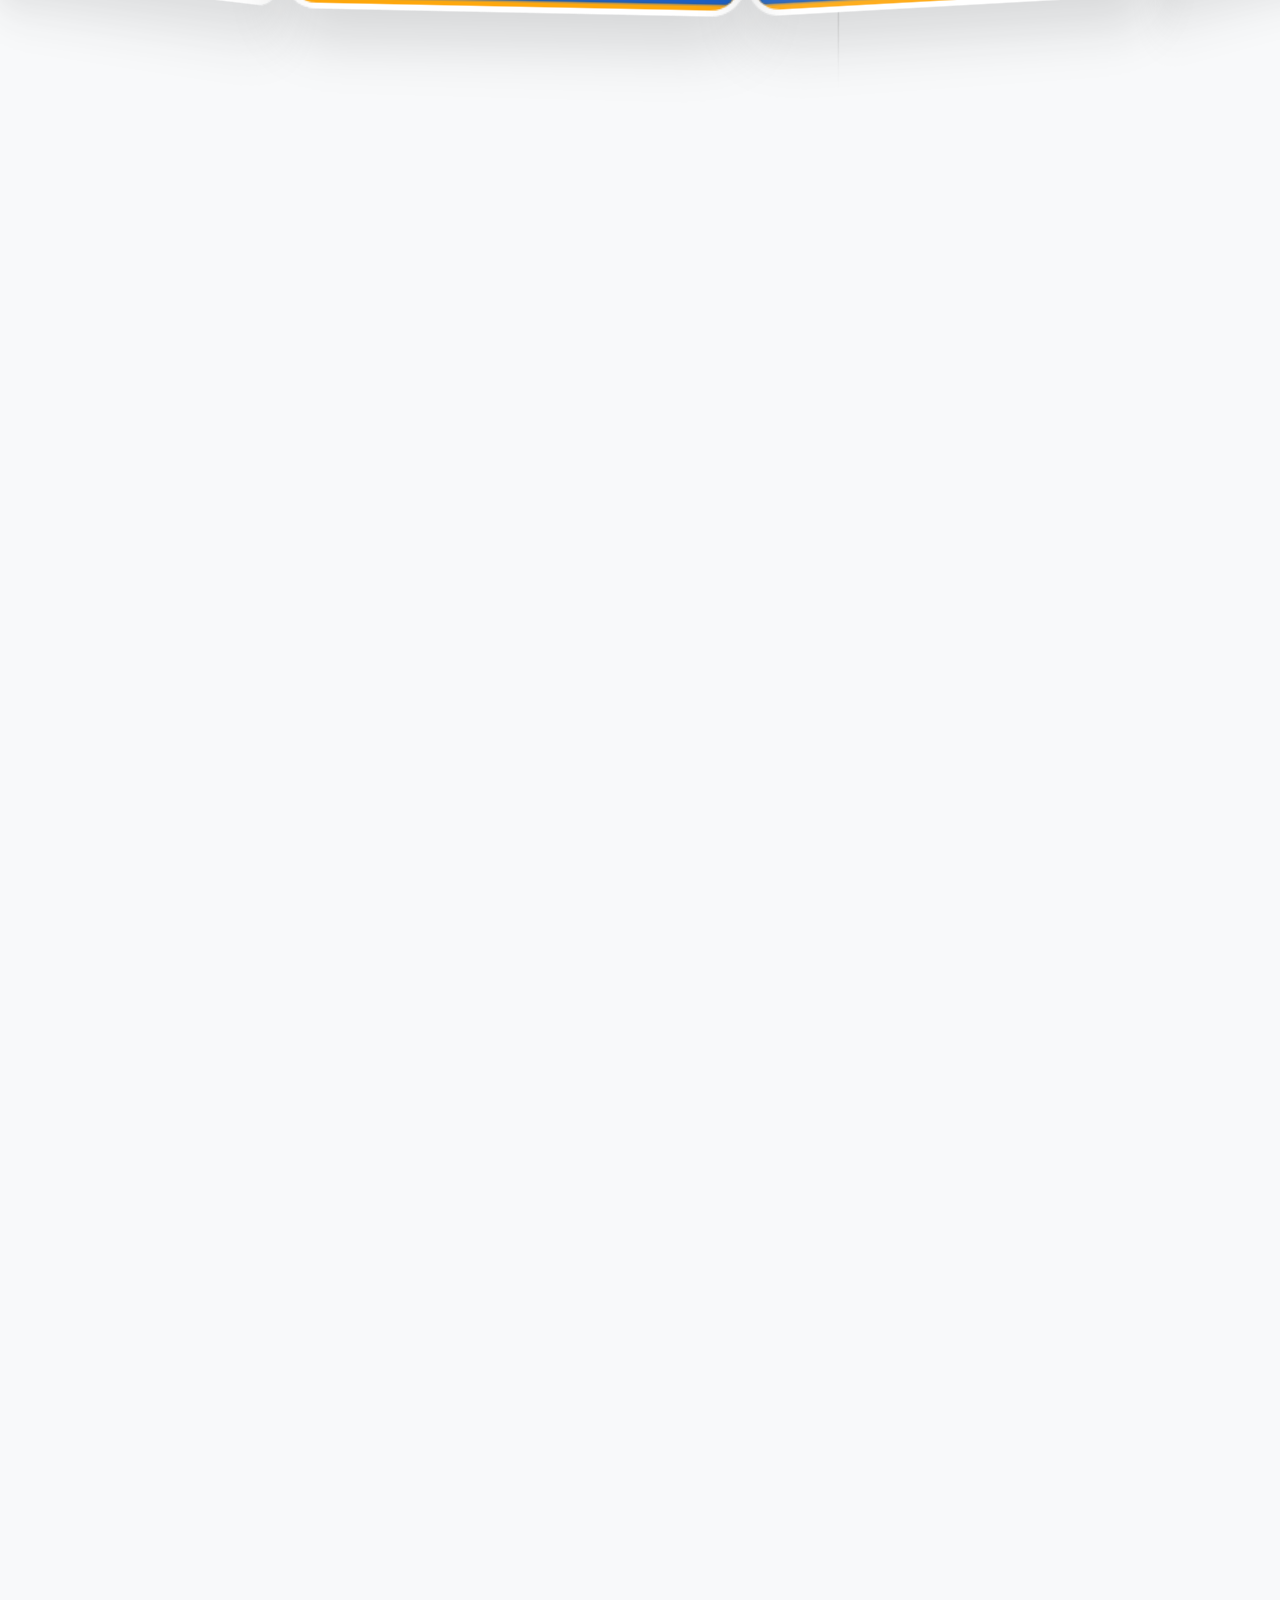
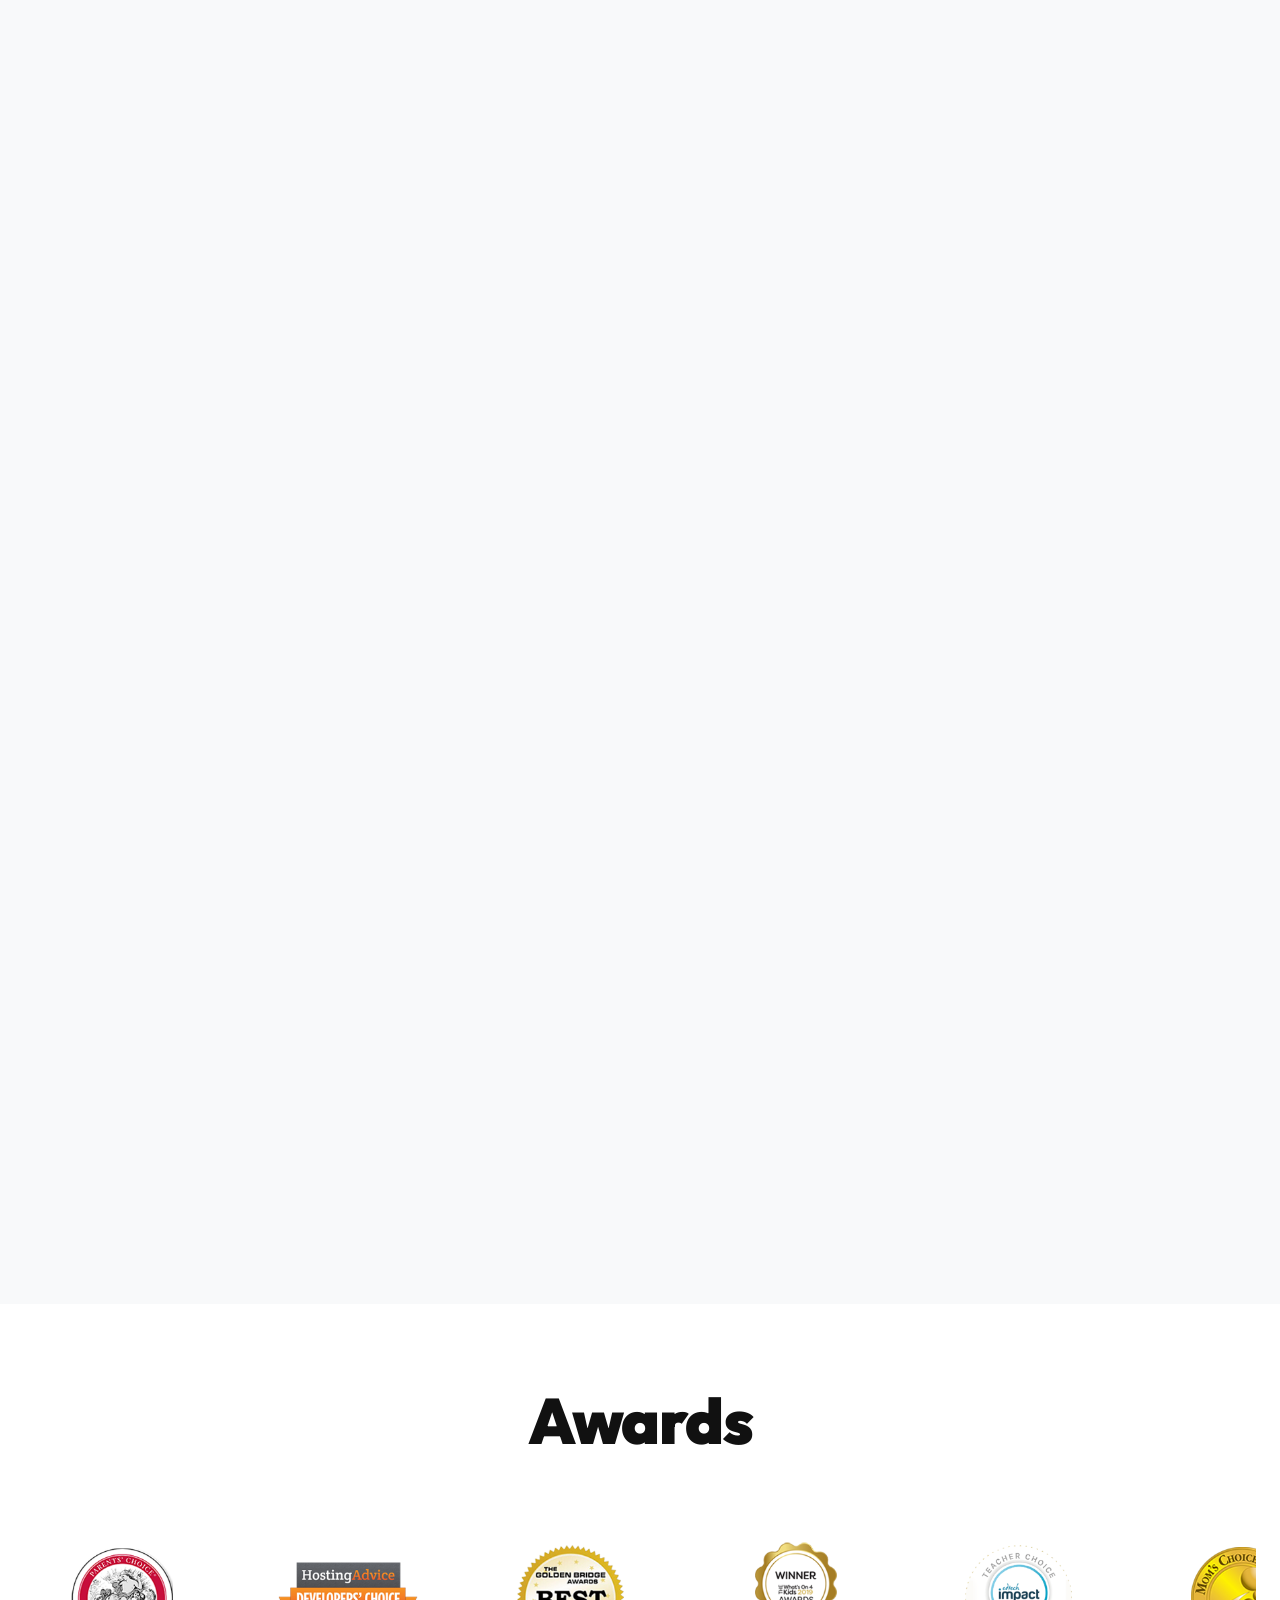
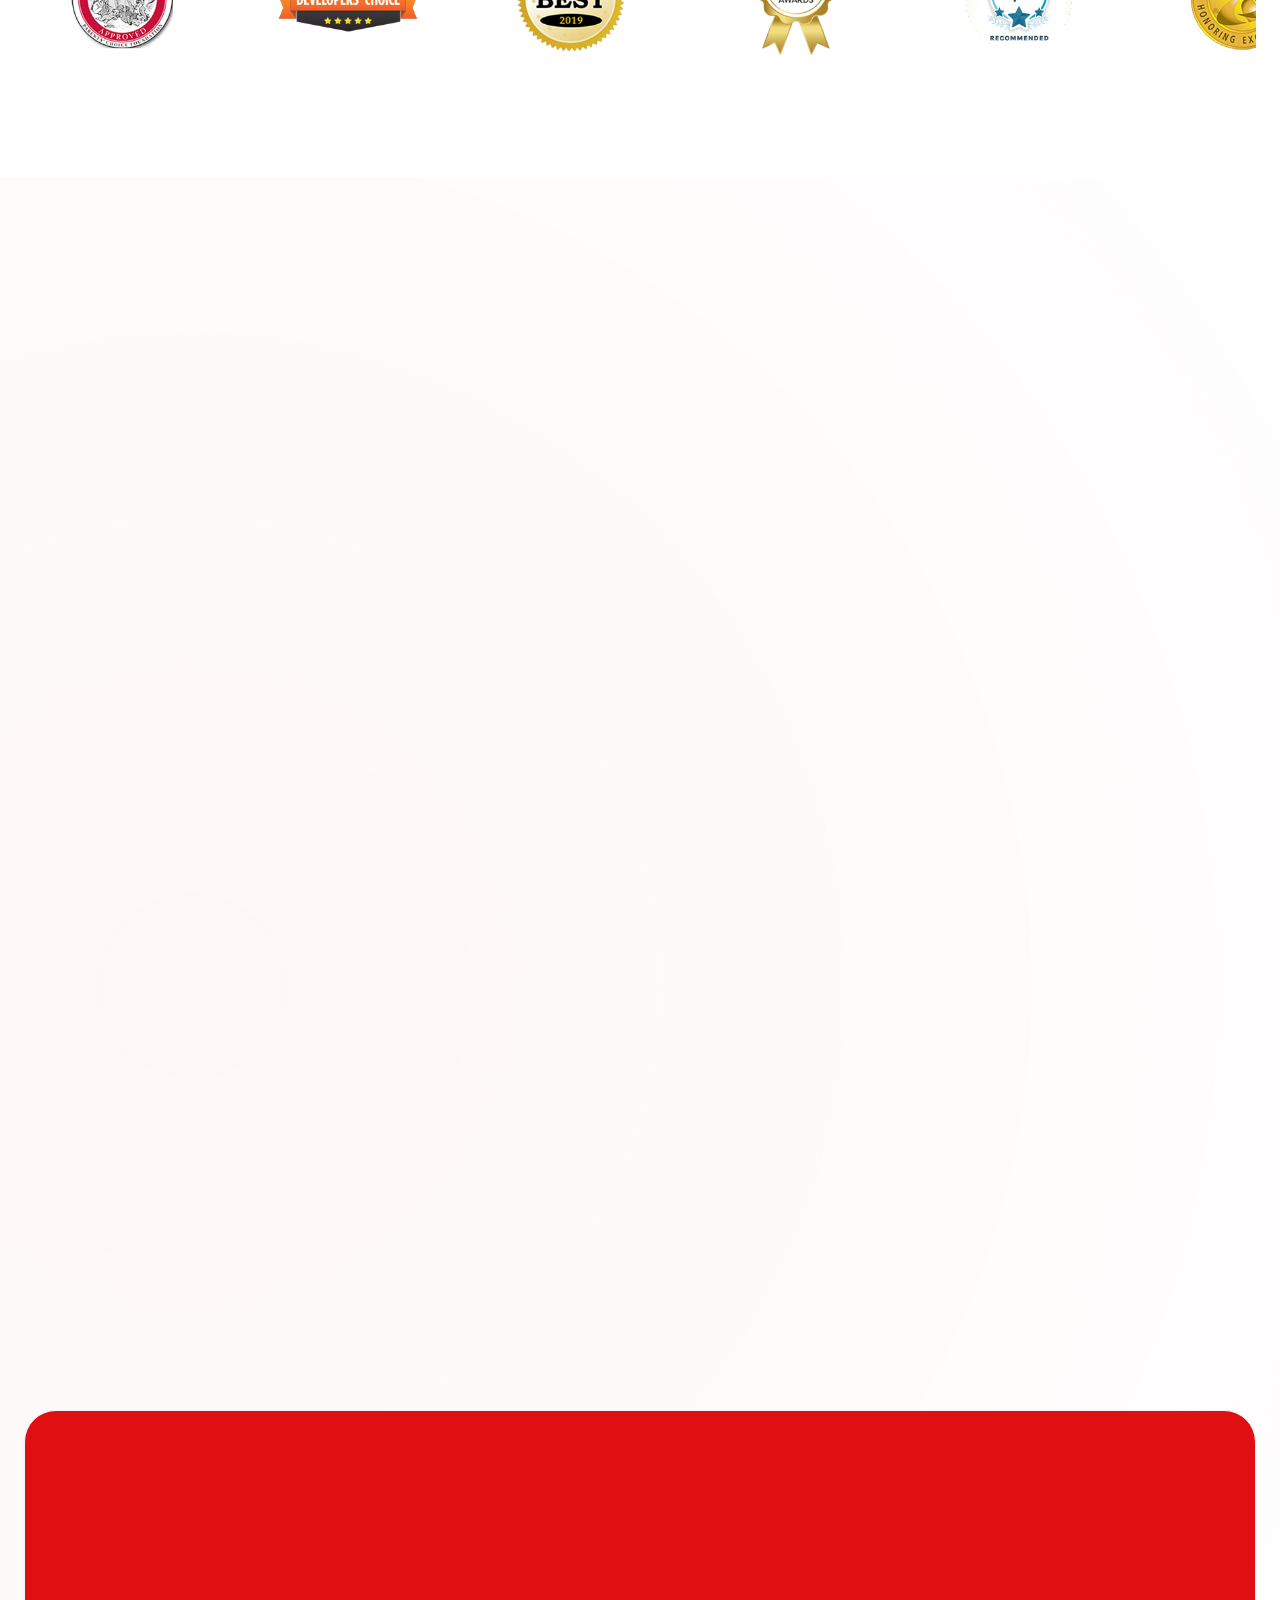
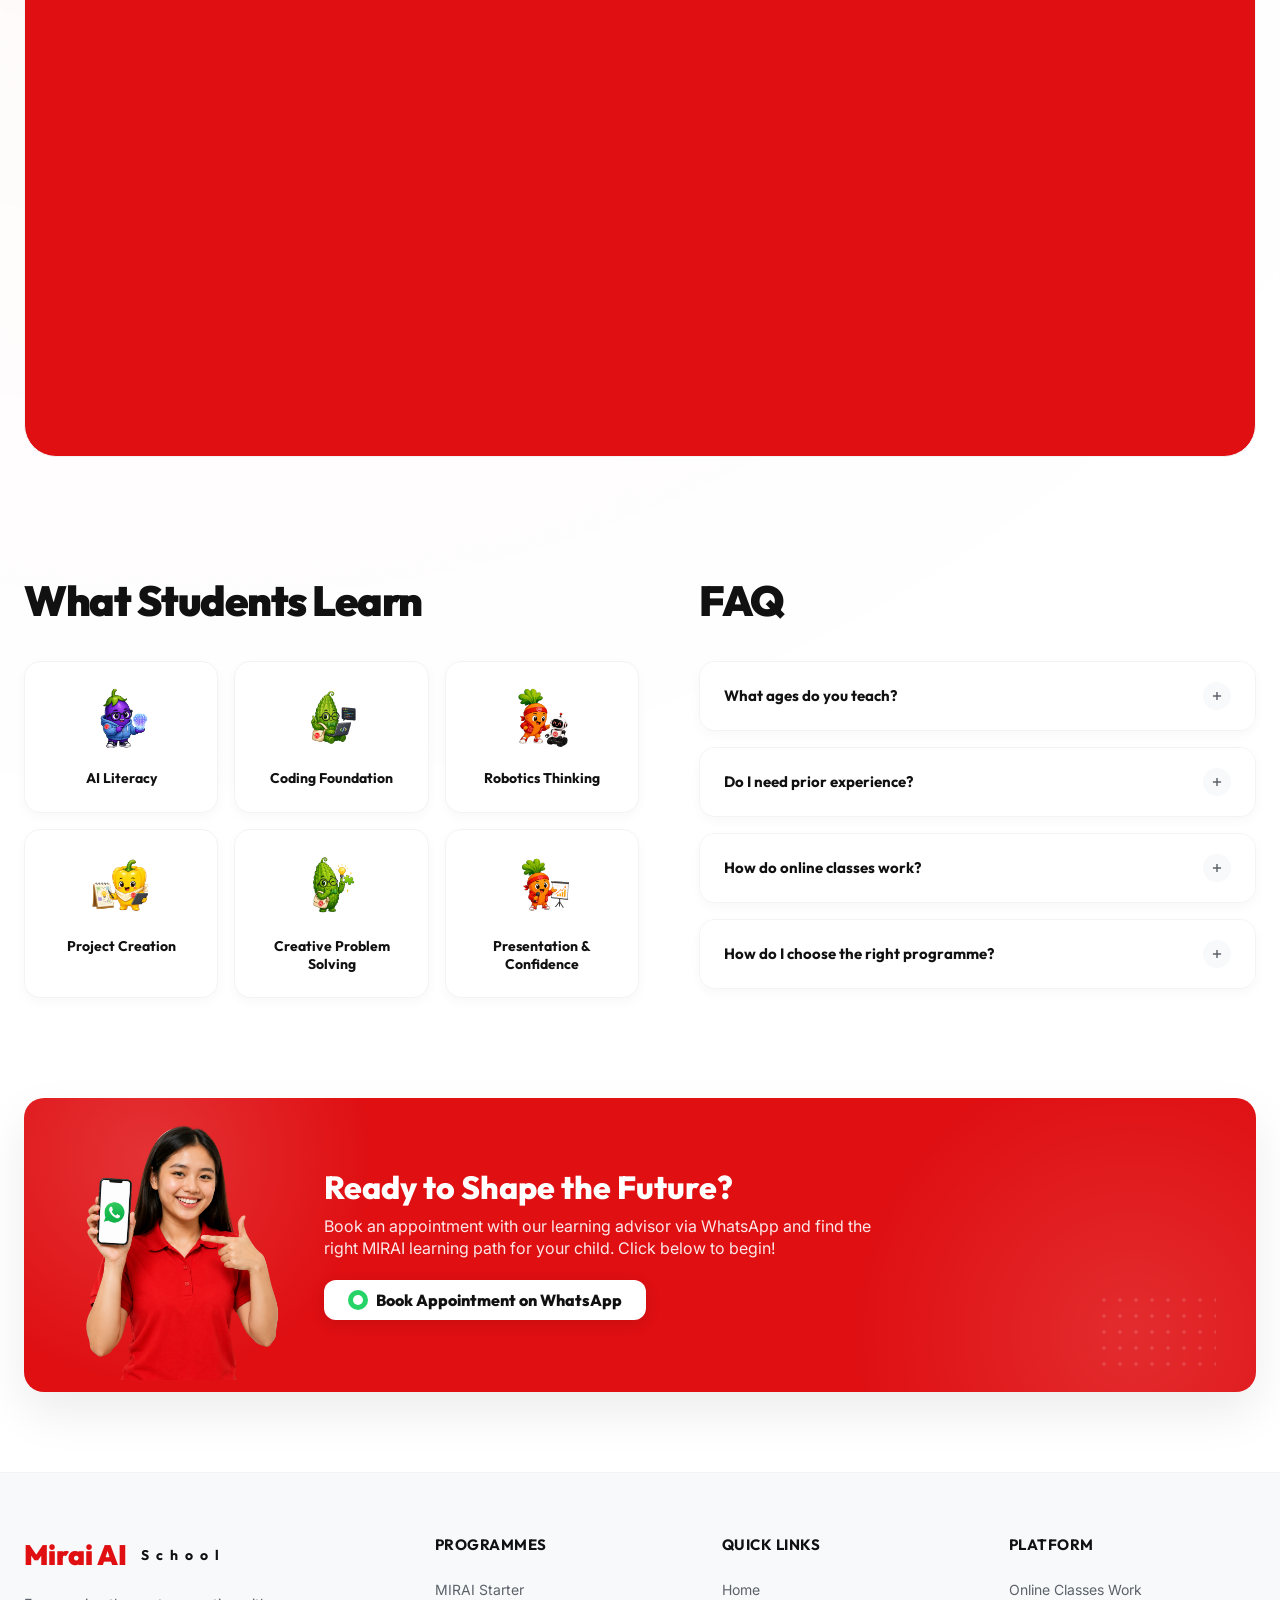
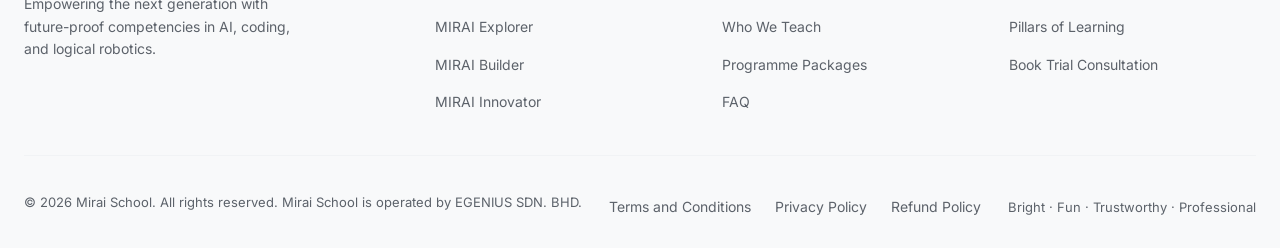
==== commit b180a7f9: "Fix JS flag projection scaling to perfectly align with globe dots" ====
--- a/index.html
+++ b/index.html
@@ -1024,7 +1024,7 @@
         // Setup initial styles (no CSS anchor positioning)
         Object.assign(div.style, {
           position: "absolute",
-          translate: "-50% -120%", // shift up slightly so flag points to dot
+          translate: "-50% -50%",
           transform: `rotate(${[-8, 6, -4, 10][i % 4]}deg)`,
           filter: "drop-shadow(0 4px 6px rgba(0,0,0,0.3))",
           opacity: "0",
@@ -1091,7 +1091,7 @@
           markerColor: [0.85, 0.35, 0.6],
           glowColor: [0.94, 0.93, 0.91],
           markerElevation: 0,
-          markers: markers.map((m) => ({ location: m.location, size: window.innerWidth <= 768 ? 0.015 : 0.03, id: m.id.replace(/\s+/g, '-') })),
+          markers: markers.map((m) => ({ location: m.location, size: 0.03, id: m.id.replace(/\s+/g, '-') })),
           arcs: [],
           arcColor: [0.9, 0.4, 0.7],
           arcWidth: 0.5,
@@ -1117,7 +1117,10 @@
             });
 
             // Update DOM markers position
-            const radius = canvas.offsetWidth / 2;
+            const width = canvas.offsetWidth;
+            const halfWidth = width / 2;
+            const sphereRadius = width * 0.4; // COBE draws the sphere at 80% of width
+            
             markerVectors.forEach(m => {
               const v = m.vector;
               
@@ -1135,8 +1138,8 @@
               if (el) {
                 // Determine visibility (z2 > 0 means front)
                 if (z2 > 0) {
-                  const screenX = radius + x2 * radius;
-                  const screenY = radius - y2 * radius;
+                  const screenX = halfWidth + x2 * sphereRadius;
+                  const screenY = halfWidth - y2 * sphereRadius;
                   el.style.left = `${screenX}px`;
                   el.style.top = `${screenY}px`;
                   el.style.opacity = "1";
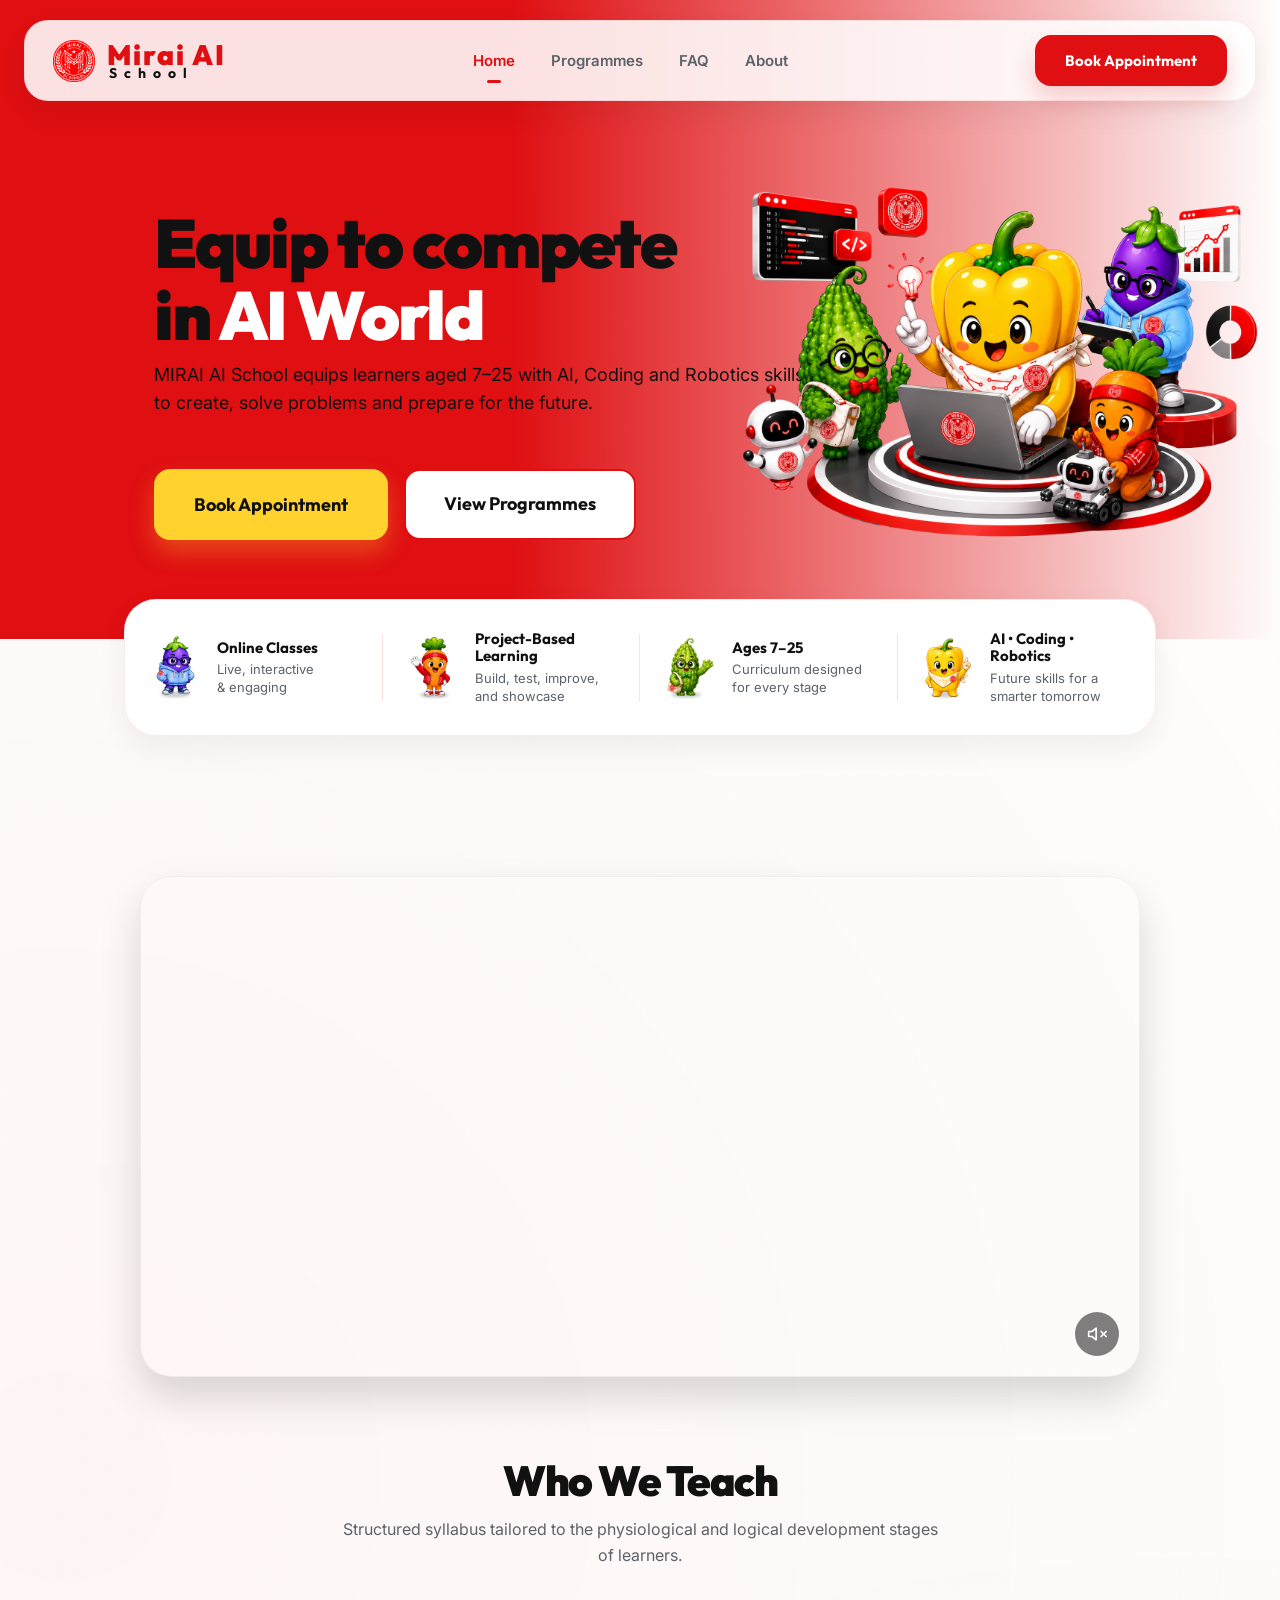
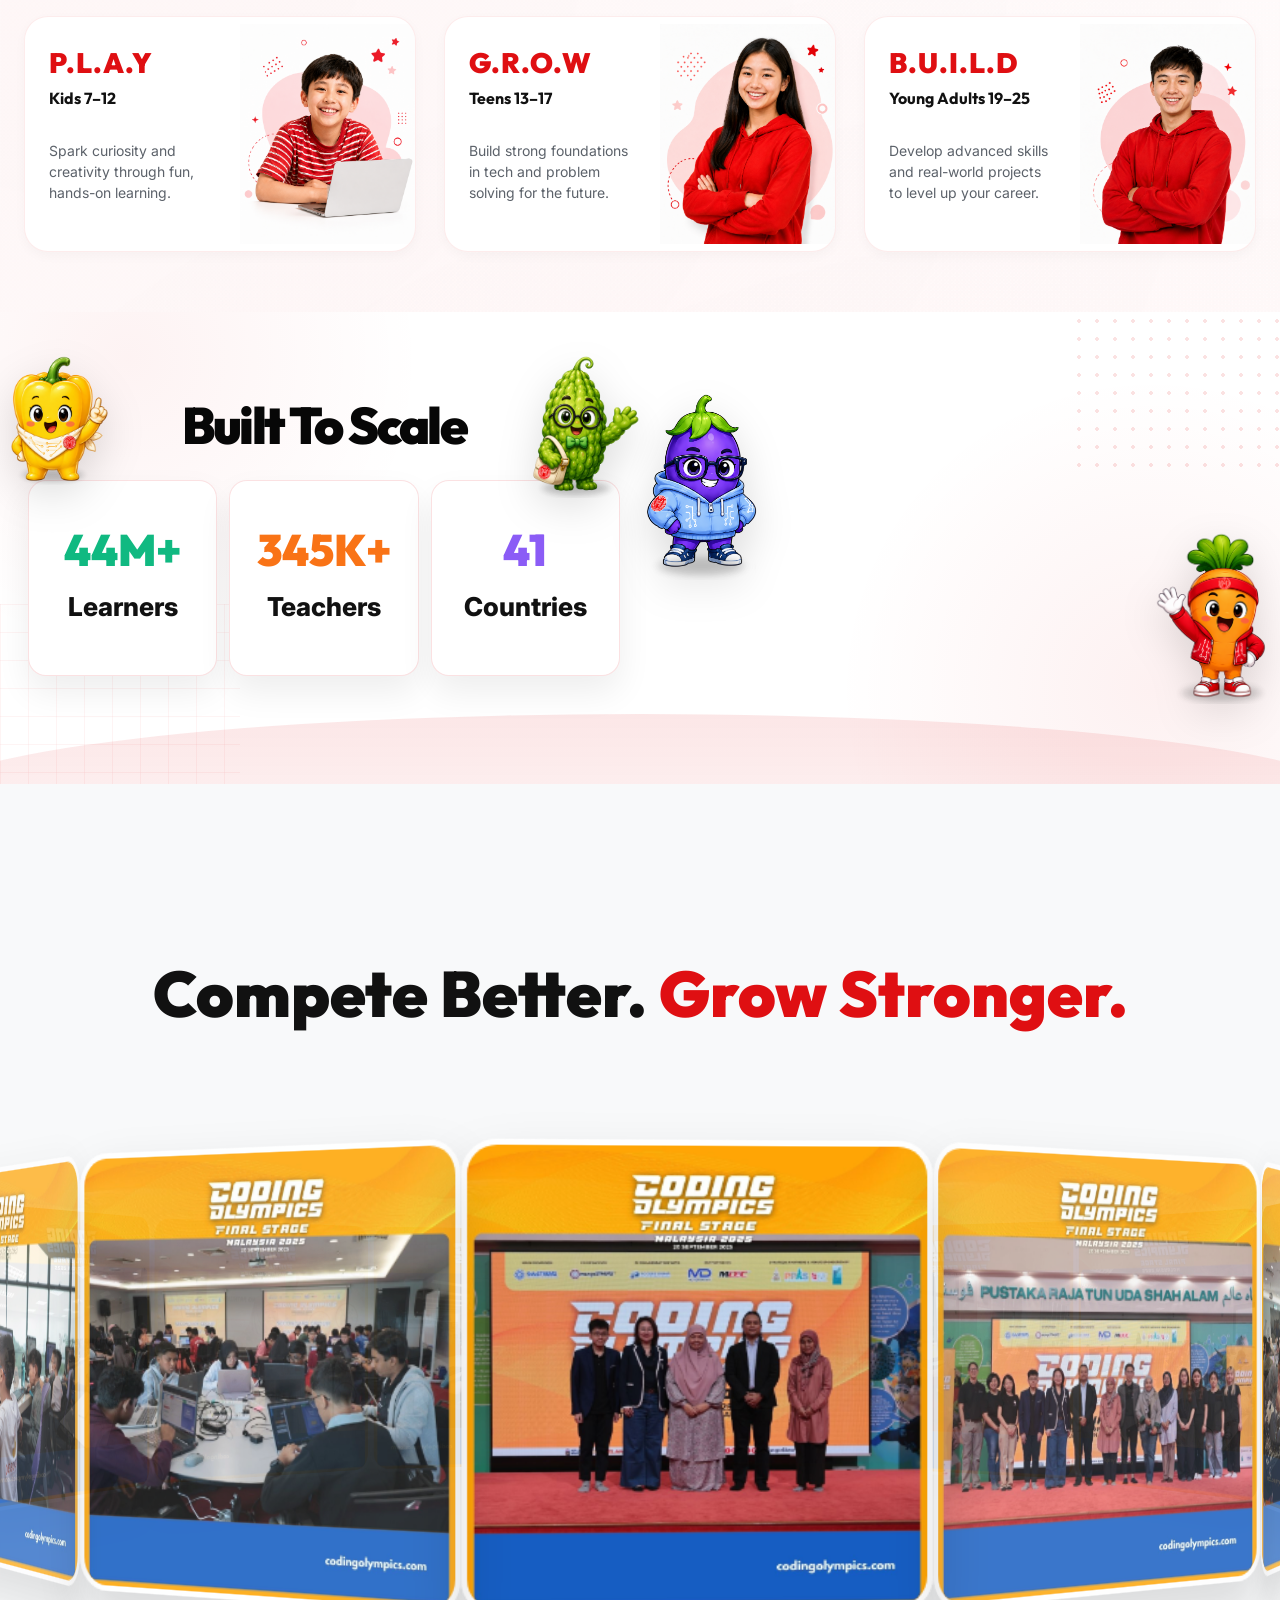
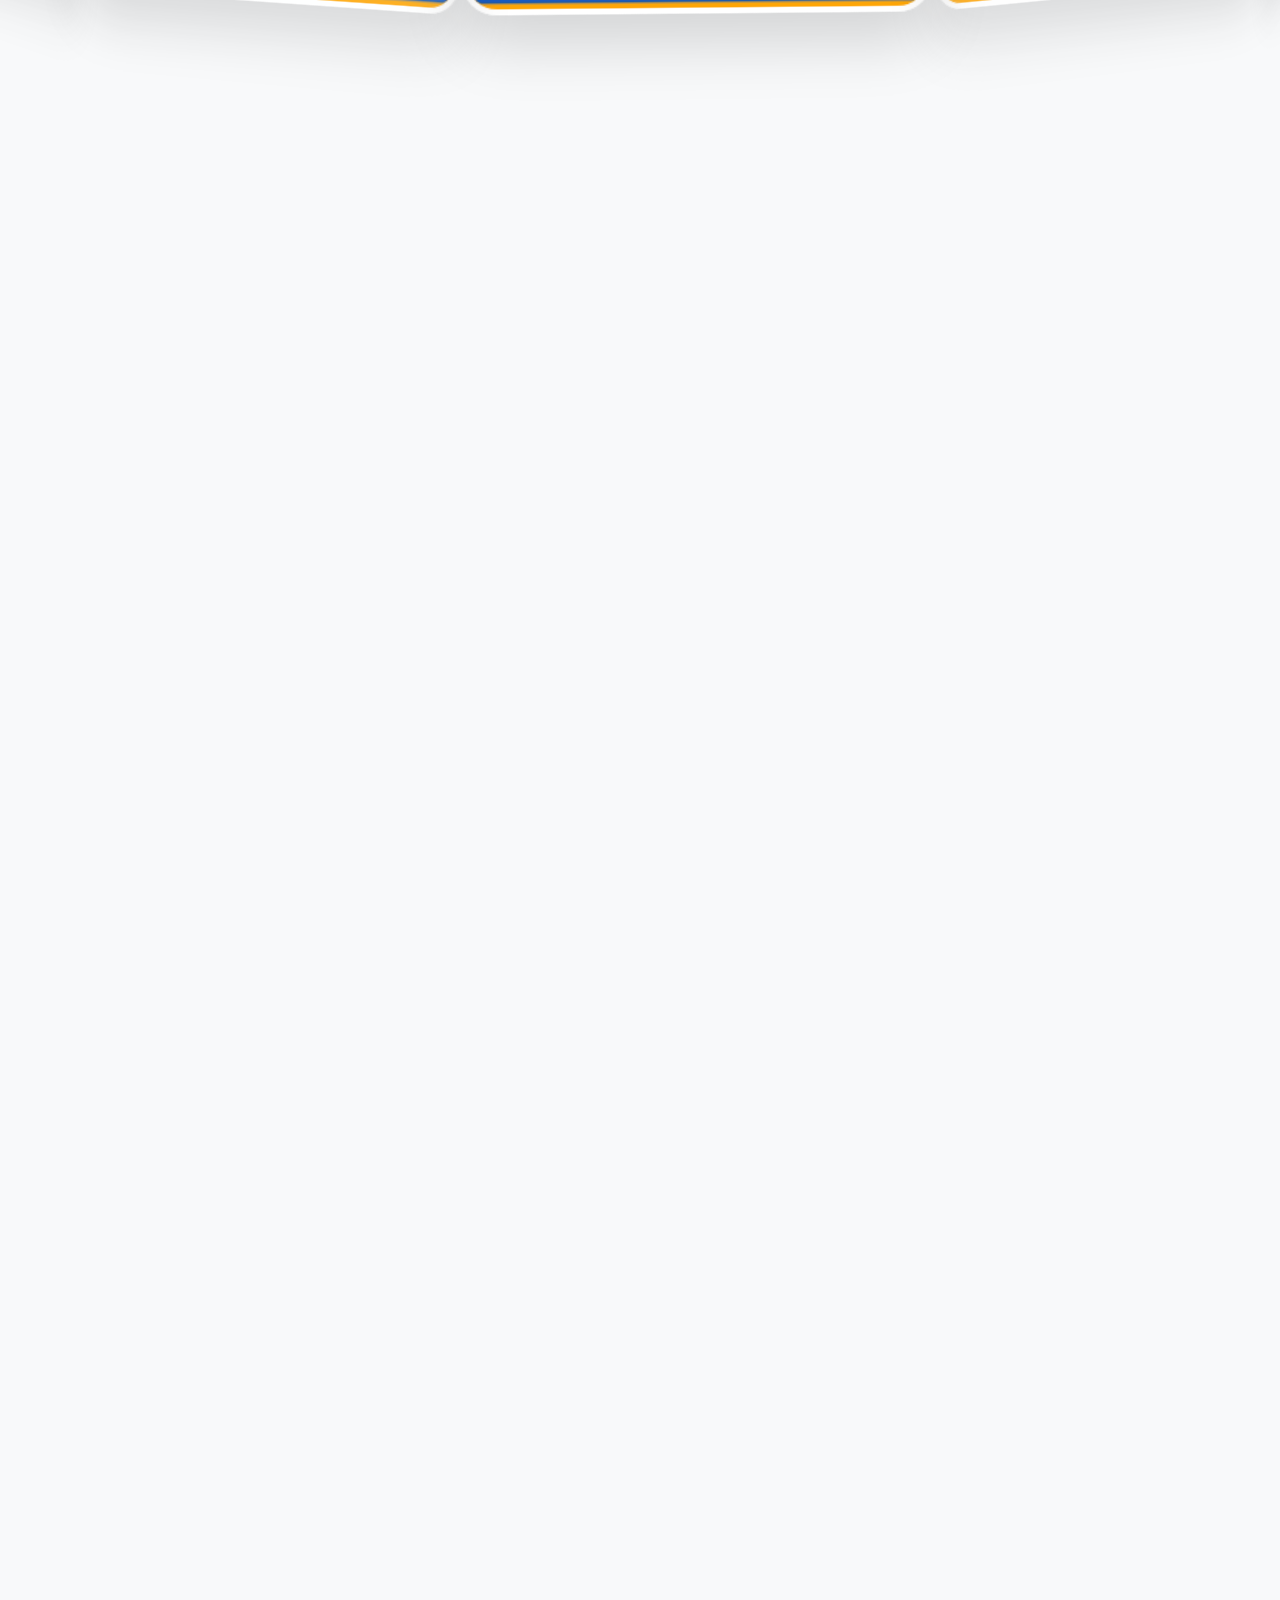
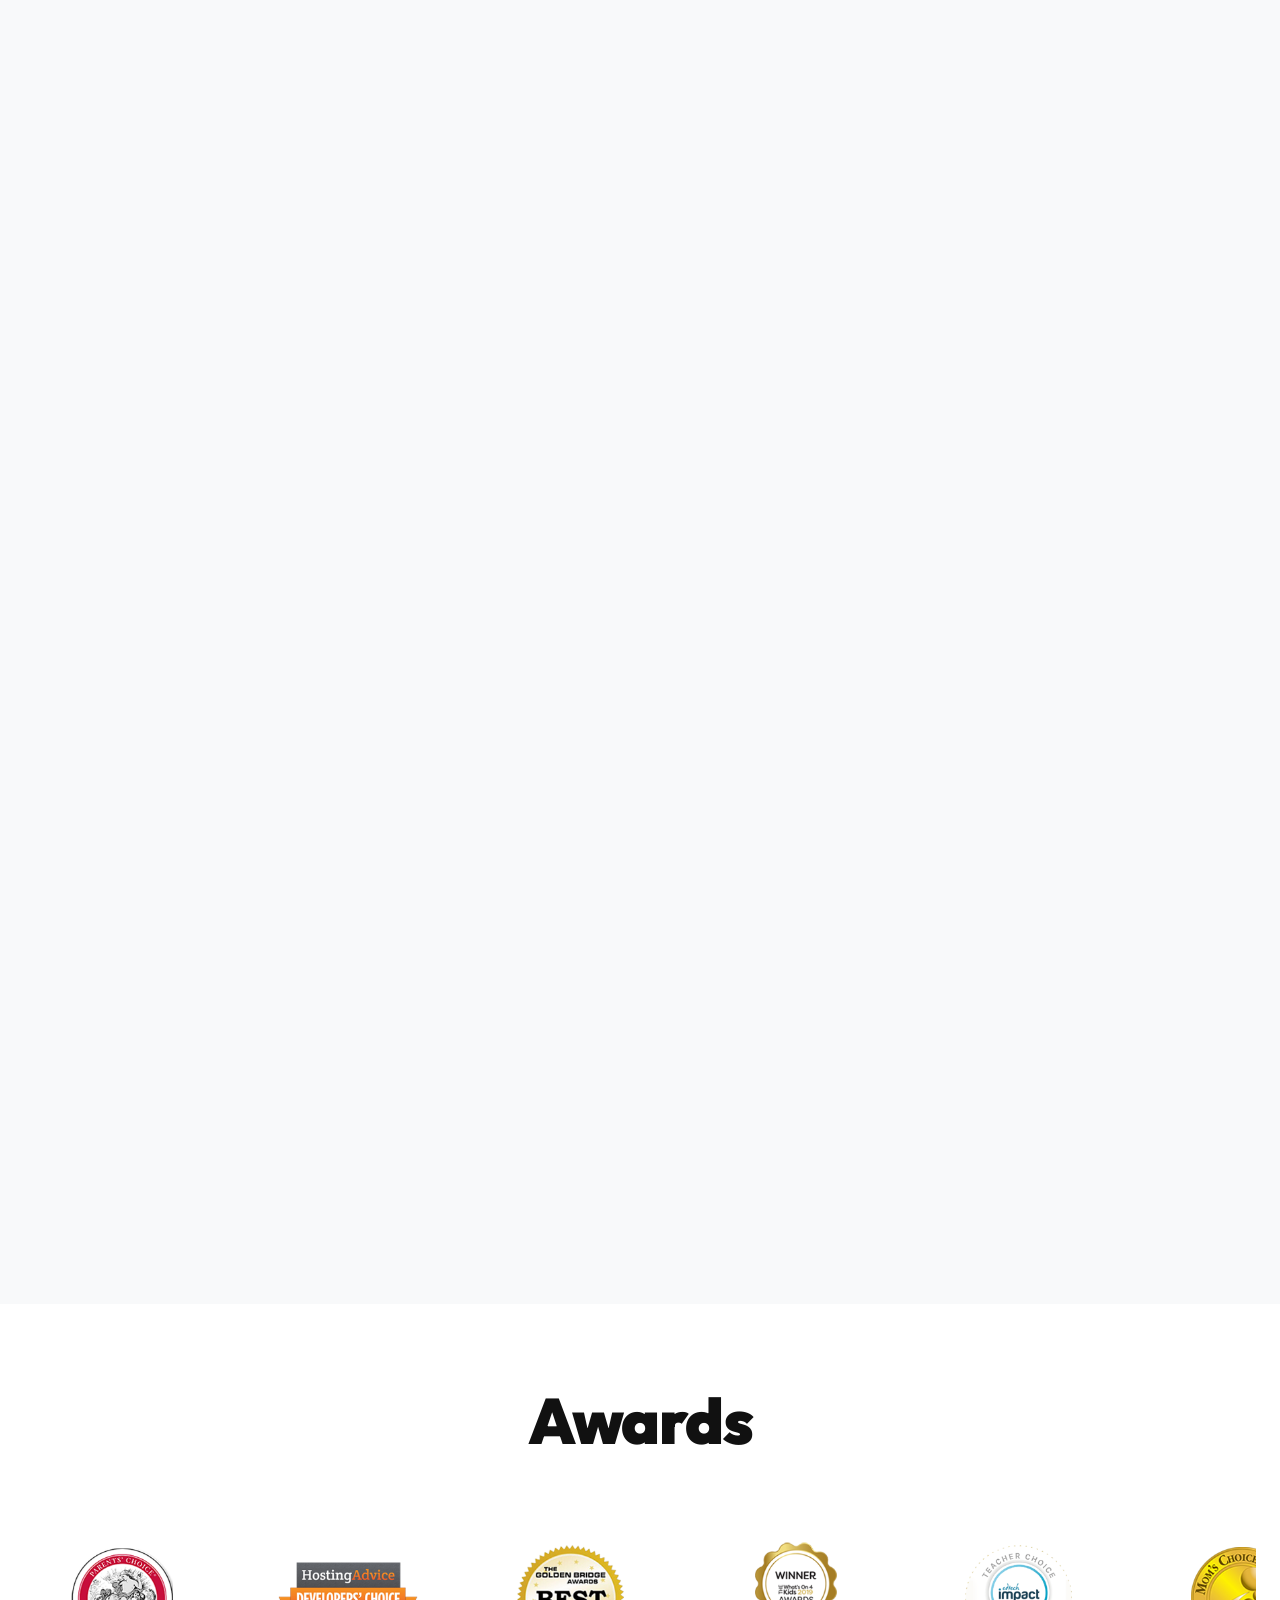
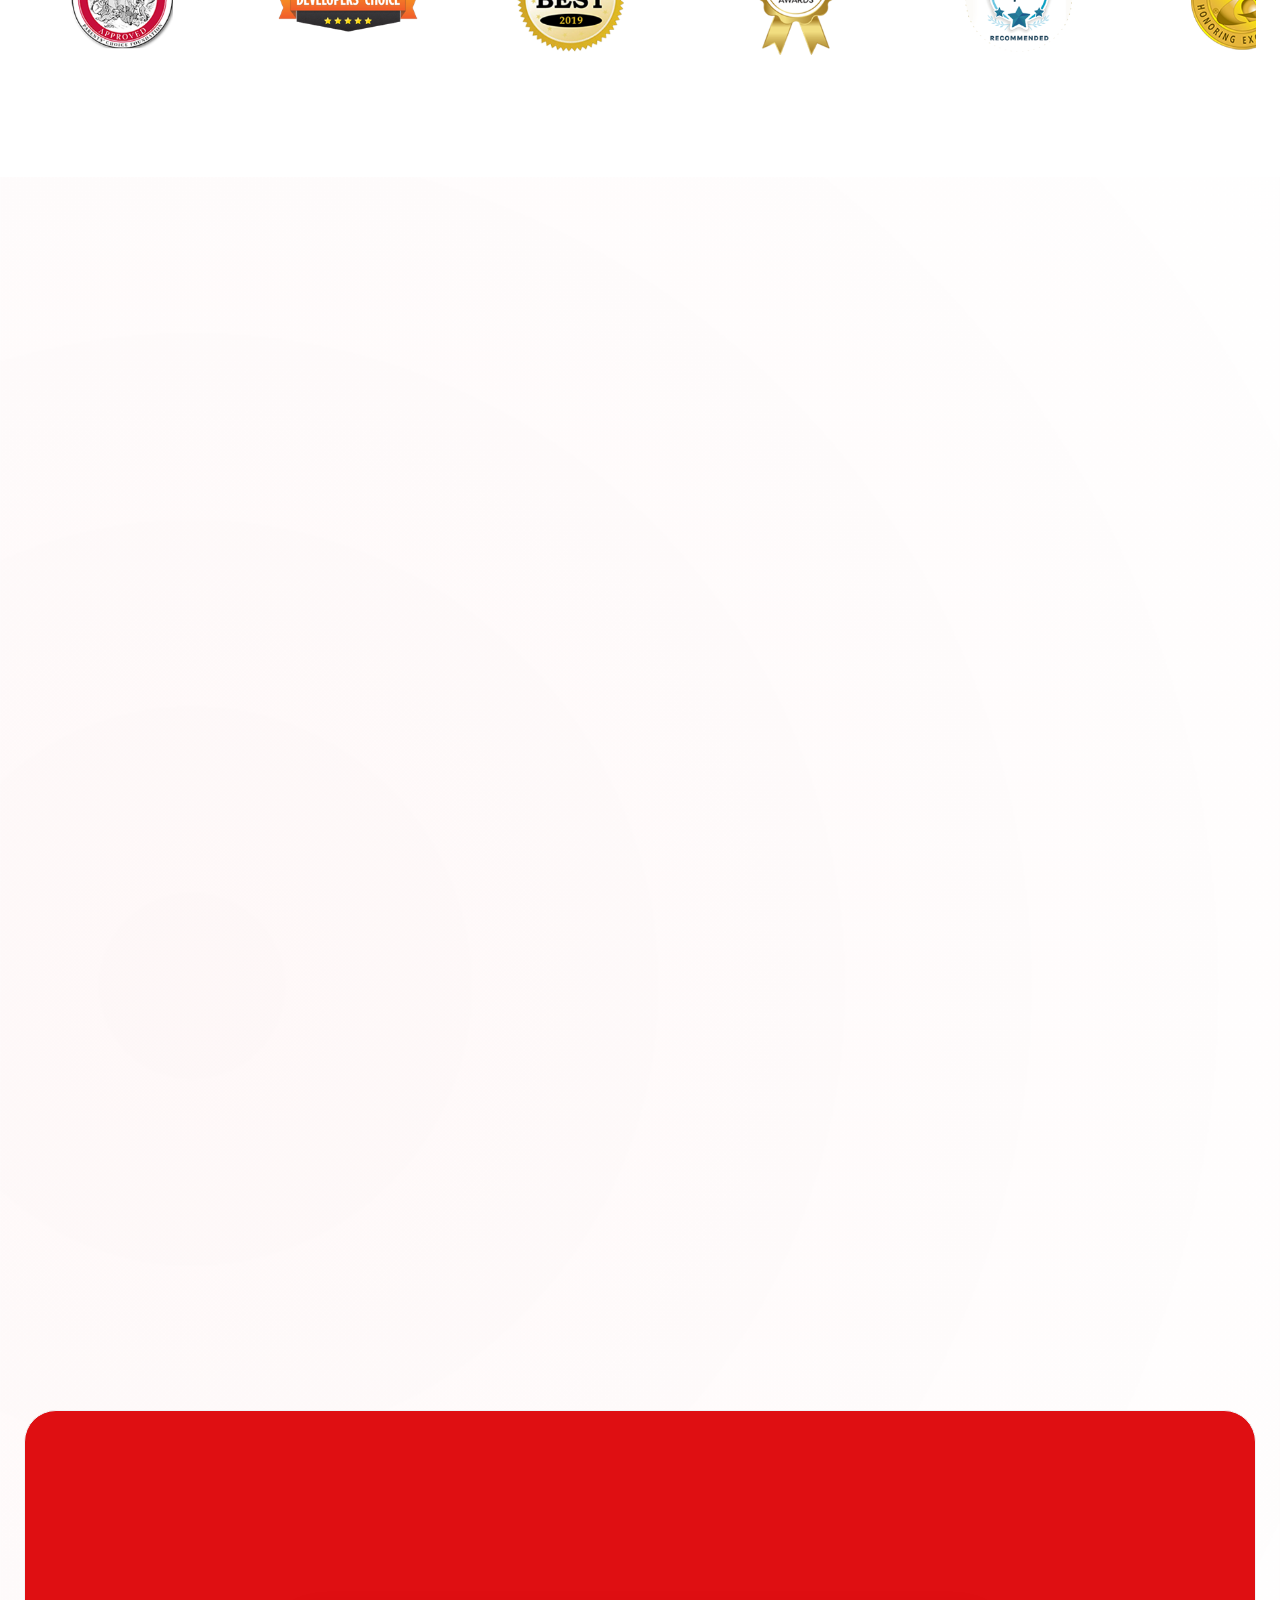
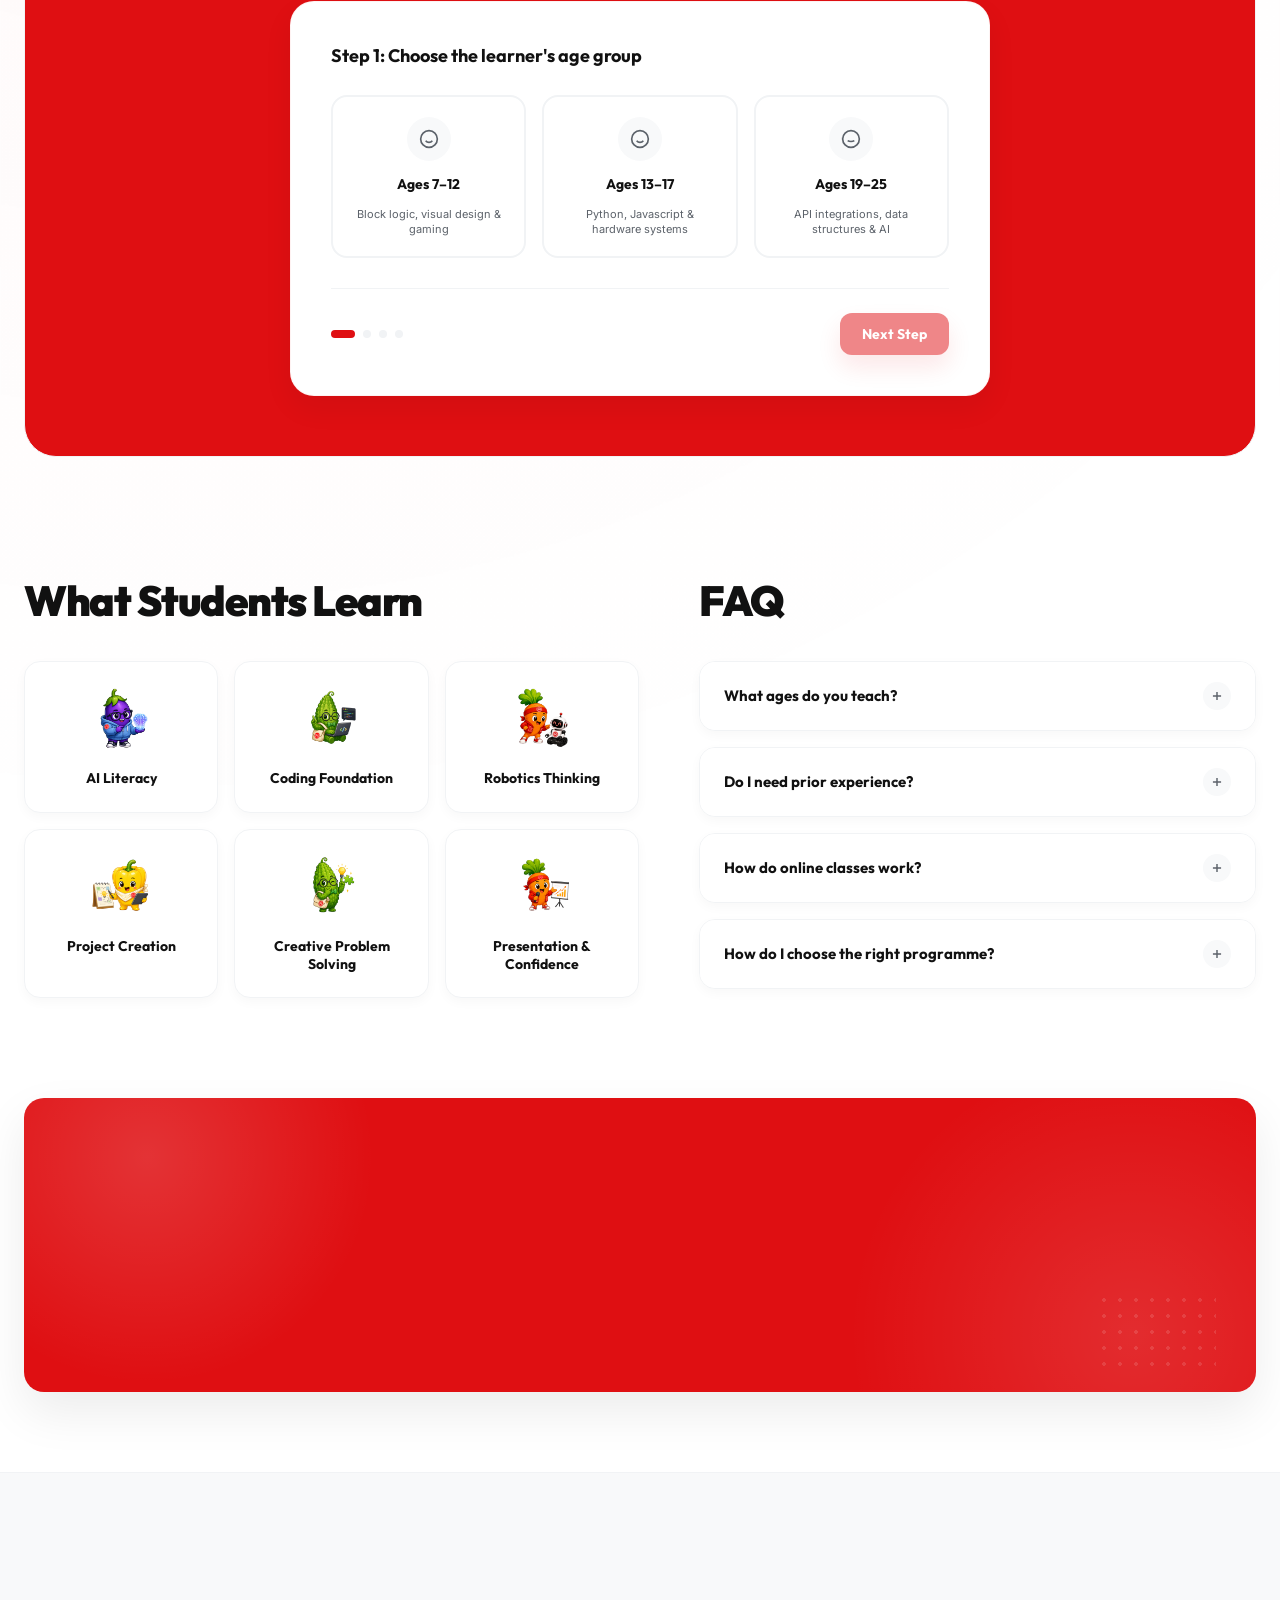
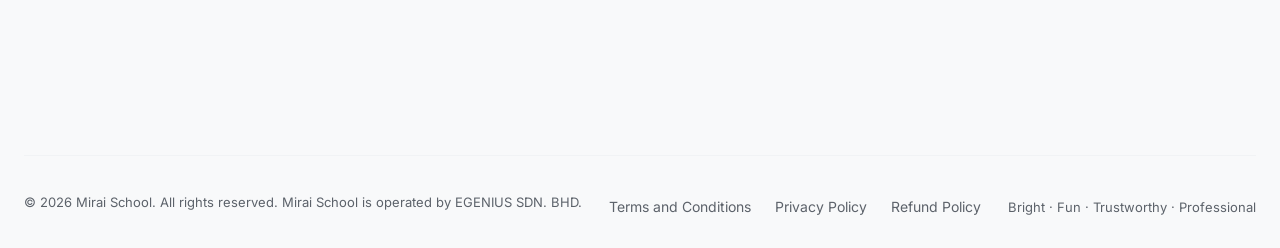
==== commit 652c47c3: "Restore Desktop CSS Anchors, fix Mobile JS projection, remove hide rules" ====
--- a/index.html
+++ b/index.html
@@ -1003,6 +1003,9 @@
         };
       });
 
+      const isMobile = window.innerWidth <= 768;
+      const supportsAnchor = CSS.supports ? (CSS.supports('position-anchor', '--test') || CSS.supports('bottom', 'anchor(top)')) : false;
+
       // Create sticker elements dynamically for ALL browsers
       markers.forEach((m, i) => {
         const idSafe = m.id.replace(/\s+/g, '-');
@@ -1021,16 +1024,29 @@
         img.style.boxShadow = "0 2px 4px rgba(0,0,0,0.2)";
         div.appendChild(img);
         
-        // Setup initial styles (no CSS anchor positioning)
-        Object.assign(div.style, {
-          position: "absolute",
-          translate: "-50% -50%",
-          transform: `rotate(${[-8, 6, -4, 10][i % 4]}deg)`,
-          filter: "drop-shadow(0 4px 6px rgba(0,0,0,0.3))",
-          opacity: "0",
-          transition: "opacity 0.2s ease",
-          zIndex: "10"
-        });
+        if (!isMobile && supportsAnchor) {
+          // Original Desktop Code: Uses CSS Anchors natively supported by COBE
+          Object.assign(div.style, {
+            positionAnchor: `--cobe-${idSafe}`,
+            bottom: "anchor(top)",
+            left: "anchor(center)",
+            translate: "-50% 0",
+            transform: `rotate(${[-8, 6, -4, 10][i % 4]}deg)`,
+            filter: "drop-shadow(0 4px 6px rgba(0,0,0,0.3))",
+            opacity: `var(--cobe-visible-${idSafe}, 0)`,
+          });
+        } else {
+          // Mobile Fallback: Uses manual JS projection
+          Object.assign(div.style, {
+            position: "absolute",
+            translate: "-50% -50%",
+            transform: `rotate(${[-8, 6, -4, 10][i % 4]}deg)`,
+            filter: "drop-shadow(0 4px 6px rgba(0,0,0,0.3))",
+            opacity: "0",
+            transition: "opacity 0.2s ease",
+            zIndex: "10"
+          });
+        }
 
         container.appendChild(div);
       });
@@ -1116,38 +1132,40 @@
               theta: currentTheta,
             });
 
-            // Update DOM markers position
-            const width = canvas.offsetWidth;
-            const halfWidth = width / 2;
-            const sphereRadius = width * 0.4; // COBE draws the sphere at 80% of width
-            
-            markerVectors.forEach(m => {
-              const v = m.vector;
+            // Update DOM markers position ONLY for JS fallback
+            if (isMobile || !supportsAnchor) {
+              const width = canvas.offsetWidth;
+              const halfWidth = width / 2;
+              const sphereRadius = width * 0.4; // COBE draws the sphere at 80% of width
               
-              // Rotate around Y axis
-              let rx = v.x * Math.cos(currentPhi) + v.z * Math.sin(currentPhi);
-              let ry = v.y;
-              let rz = -v.x * Math.sin(currentPhi) + v.z * Math.cos(currentPhi);
-
-              // Rotate around X axis
-              let x2 = rx;
-              let y2 = ry * Math.cos(currentTheta) - rz * Math.sin(currentTheta);
-              let z2 = ry * Math.sin(currentTheta) + rz * Math.cos(currentTheta);
-
-              const el = document.getElementById(`sticker-${m.idSafe}`);
-              if (el) {
-                // Determine visibility (z2 > 0 means front)
-                if (z2 > 0) {
-                  const screenX = halfWidth + x2 * sphereRadius;
-                  const screenY = halfWidth - y2 * sphereRadius;
-                  el.style.left = `${screenX}px`;
-                  el.style.top = `${screenY}px`;
-                  el.style.opacity = "1";
-                } else {
-                  el.style.opacity = "0";
+              markerVectors.forEach(m => {
+                const v = m.vector;
+                
+                // Rotate around Y axis
+                let rx = v.x * Math.cos(currentPhi) + v.z * Math.sin(currentPhi);
+                let ry = v.y;
+                let rz = -v.x * Math.sin(currentPhi) + v.z * Math.cos(currentPhi);
+
+                // Rotate around X axis
+                let x2 = rx;
+                let y2 = ry * Math.cos(currentTheta) - rz * Math.sin(currentTheta);
+                let z2 = ry * Math.sin(currentTheta) + rz * Math.cos(currentTheta);
+
+                const el = document.getElementById(`sticker-${m.idSafe}`);
+                if (el) {
+                  // Determine visibility (z2 > 0 means front)
+                  if (z2 > 0) {
+                    const screenX = halfWidth + x2 * sphereRadius;
+                    const screenY = halfWidth - y2 * sphereRadius;
+                    el.style.left = `${screenX}px`;
+                    el.style.top = `${screenY}px`;
+                    el.style.opacity = "1";
+                  } else {
+                    el.style.opacity = "0";
+                  }
                 }
-              }
-            });
+              });
+            }
           }
           animationId = requestAnimationFrame(animate);
         }
--- a/style.css
+++ b/style.css
@@ -3280,5 +3280,3 @@
   transform: scale(1.02);
 }
 
-@media (max-width: 768px) { .cobe-sticker { display: none !important; } }
-@supports not (bottom: anchor(top)) { .cobe-sticker { display: none !important; } }
